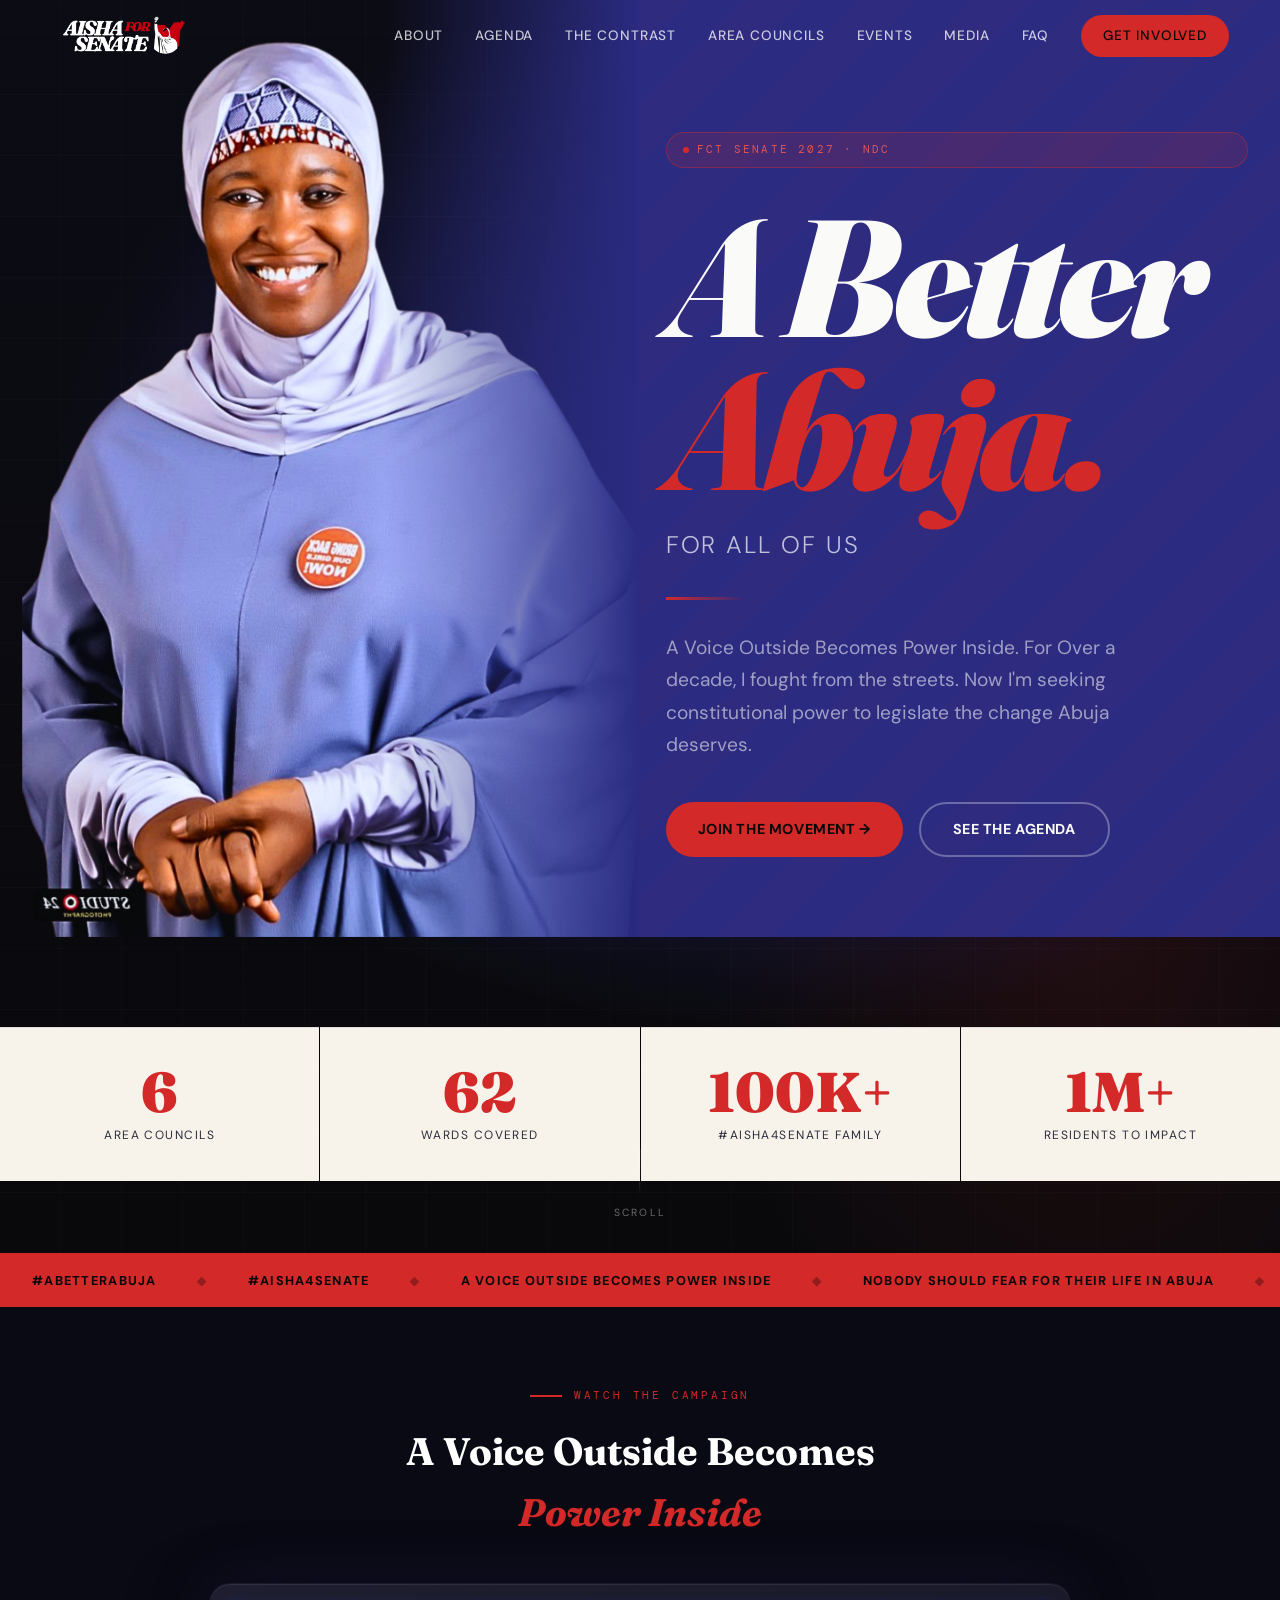
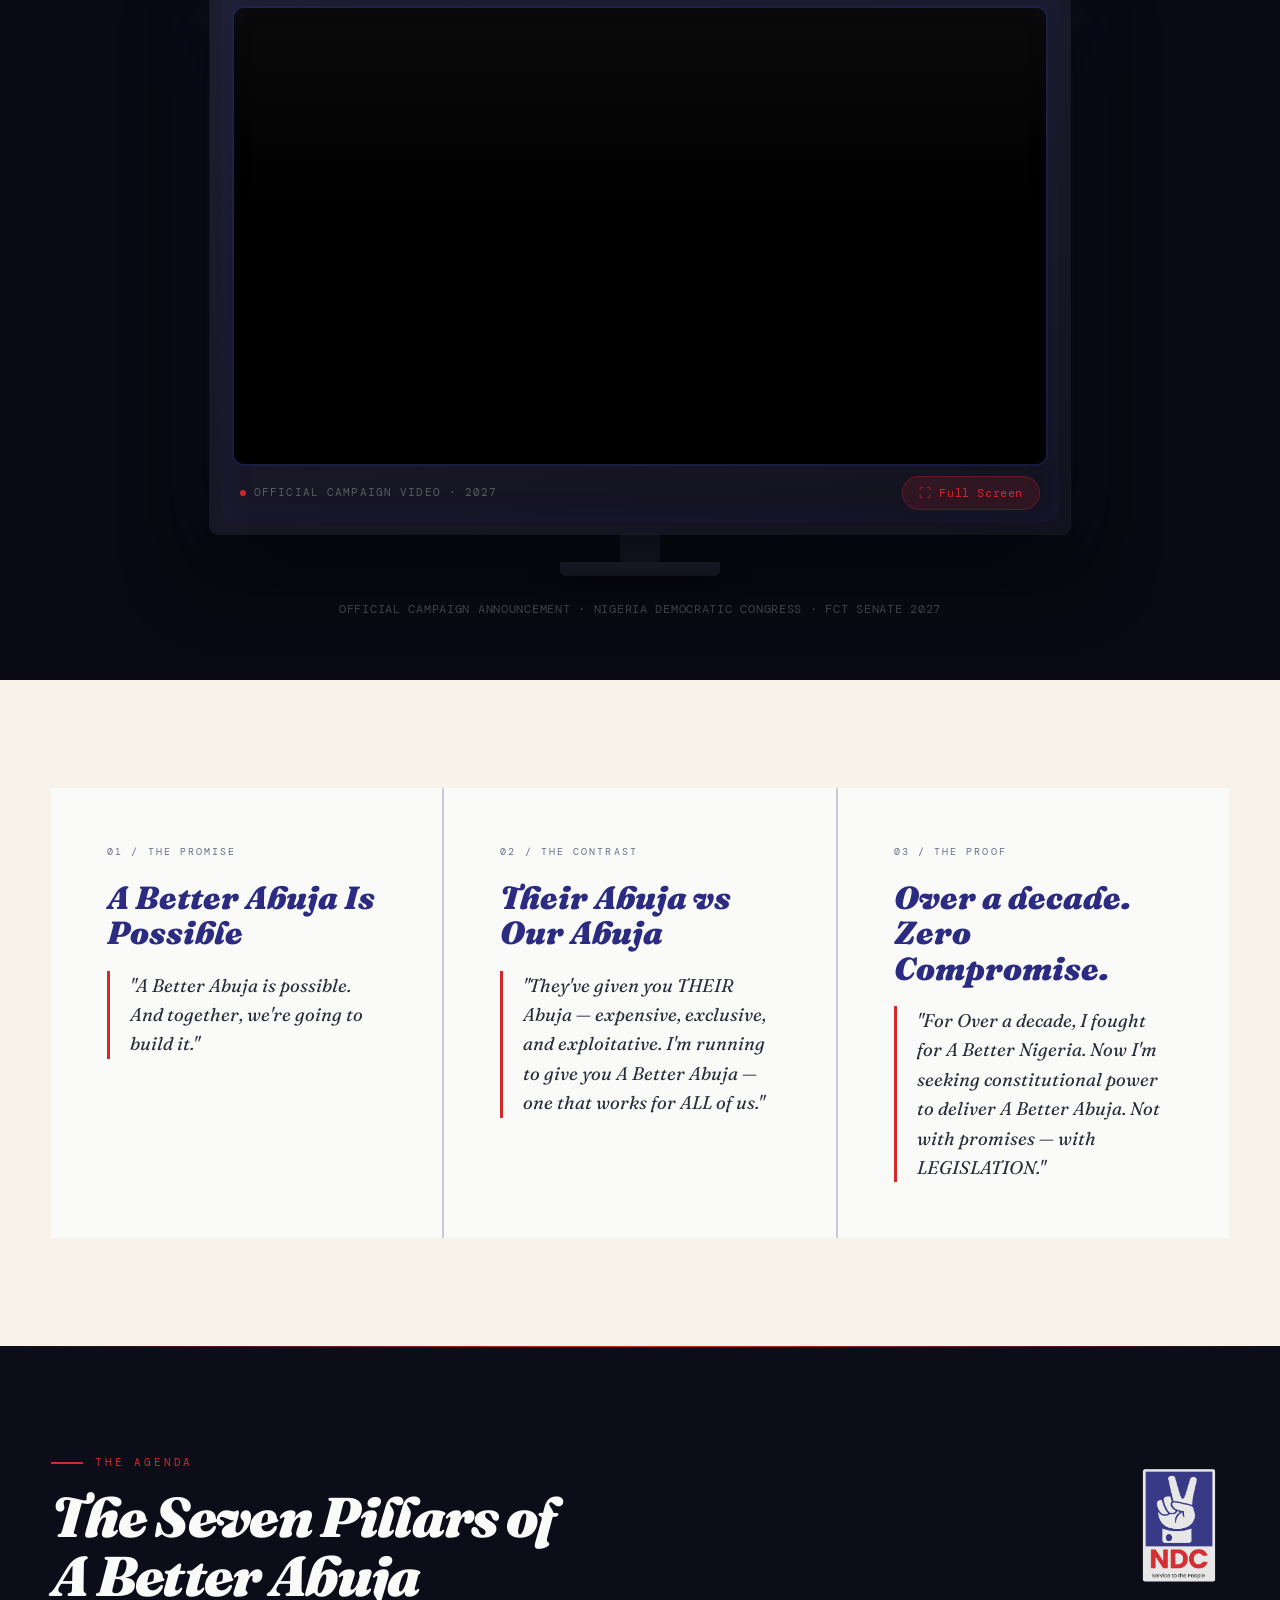
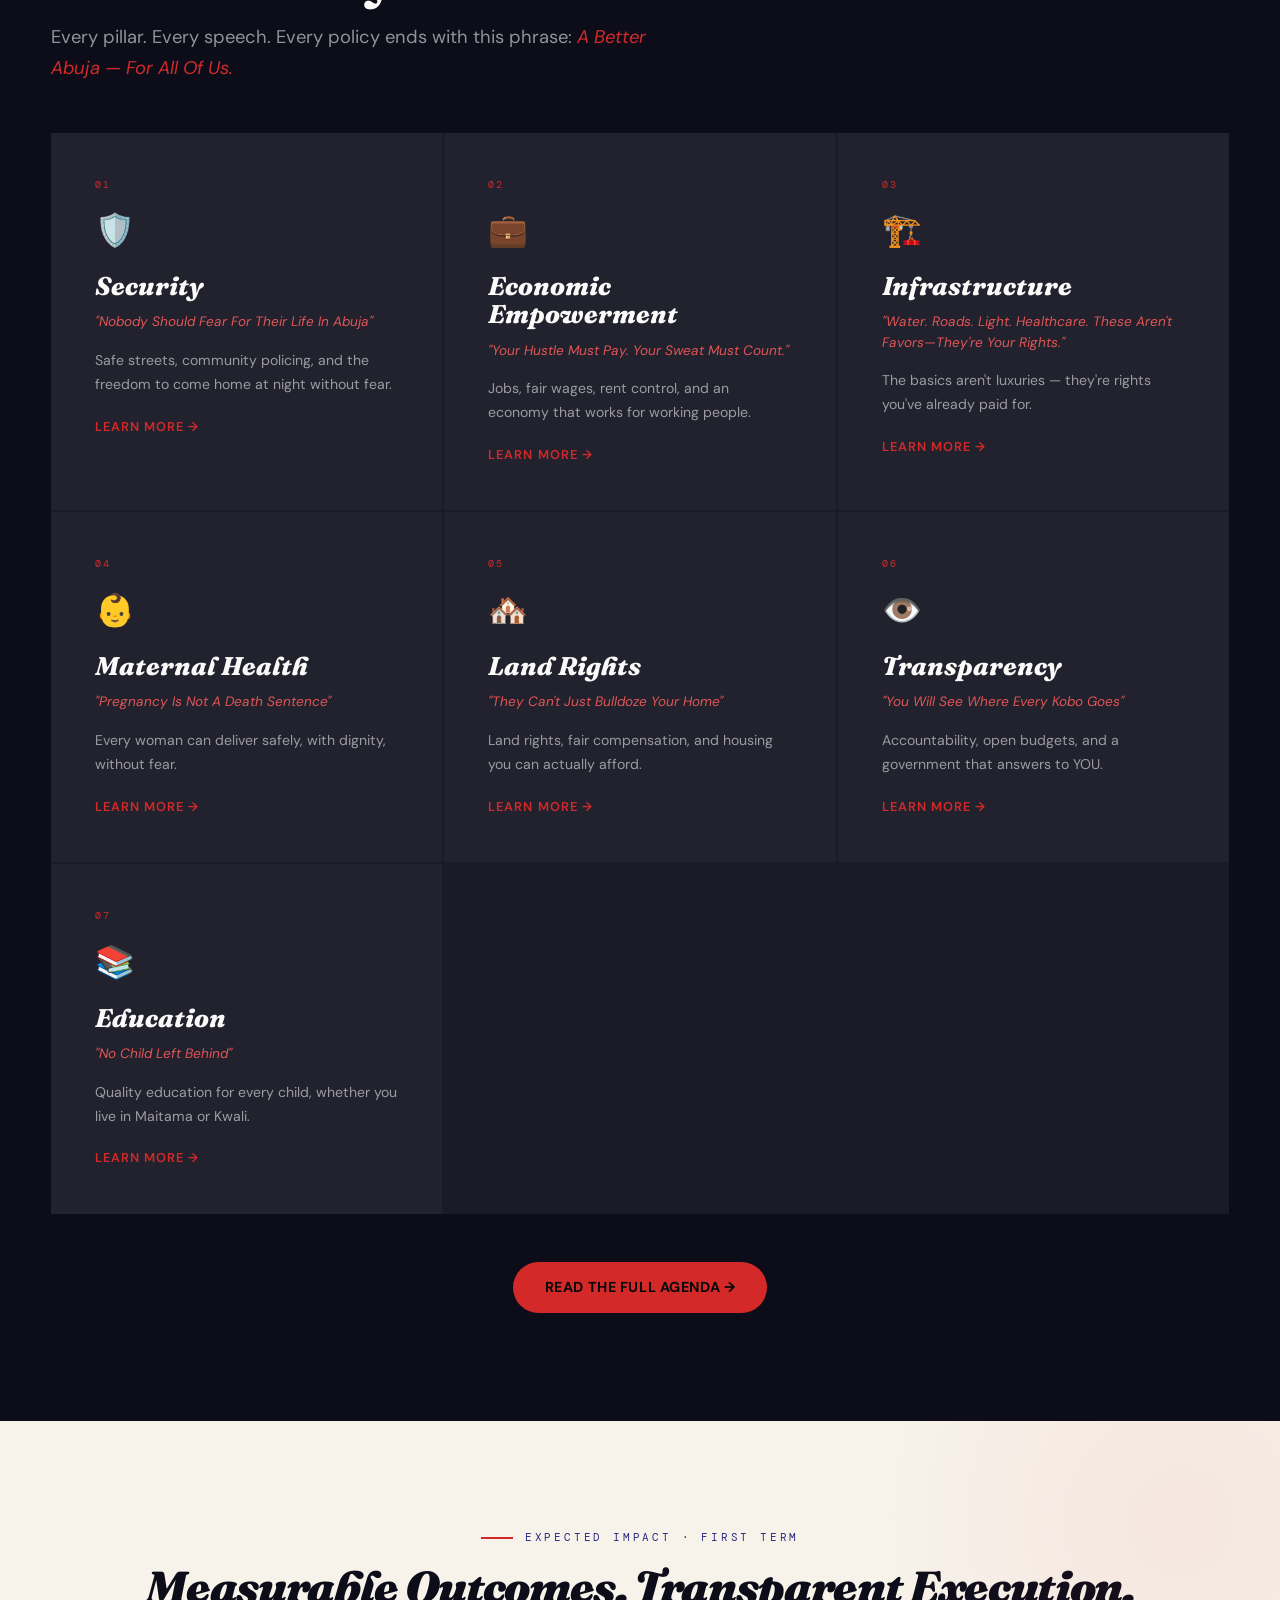
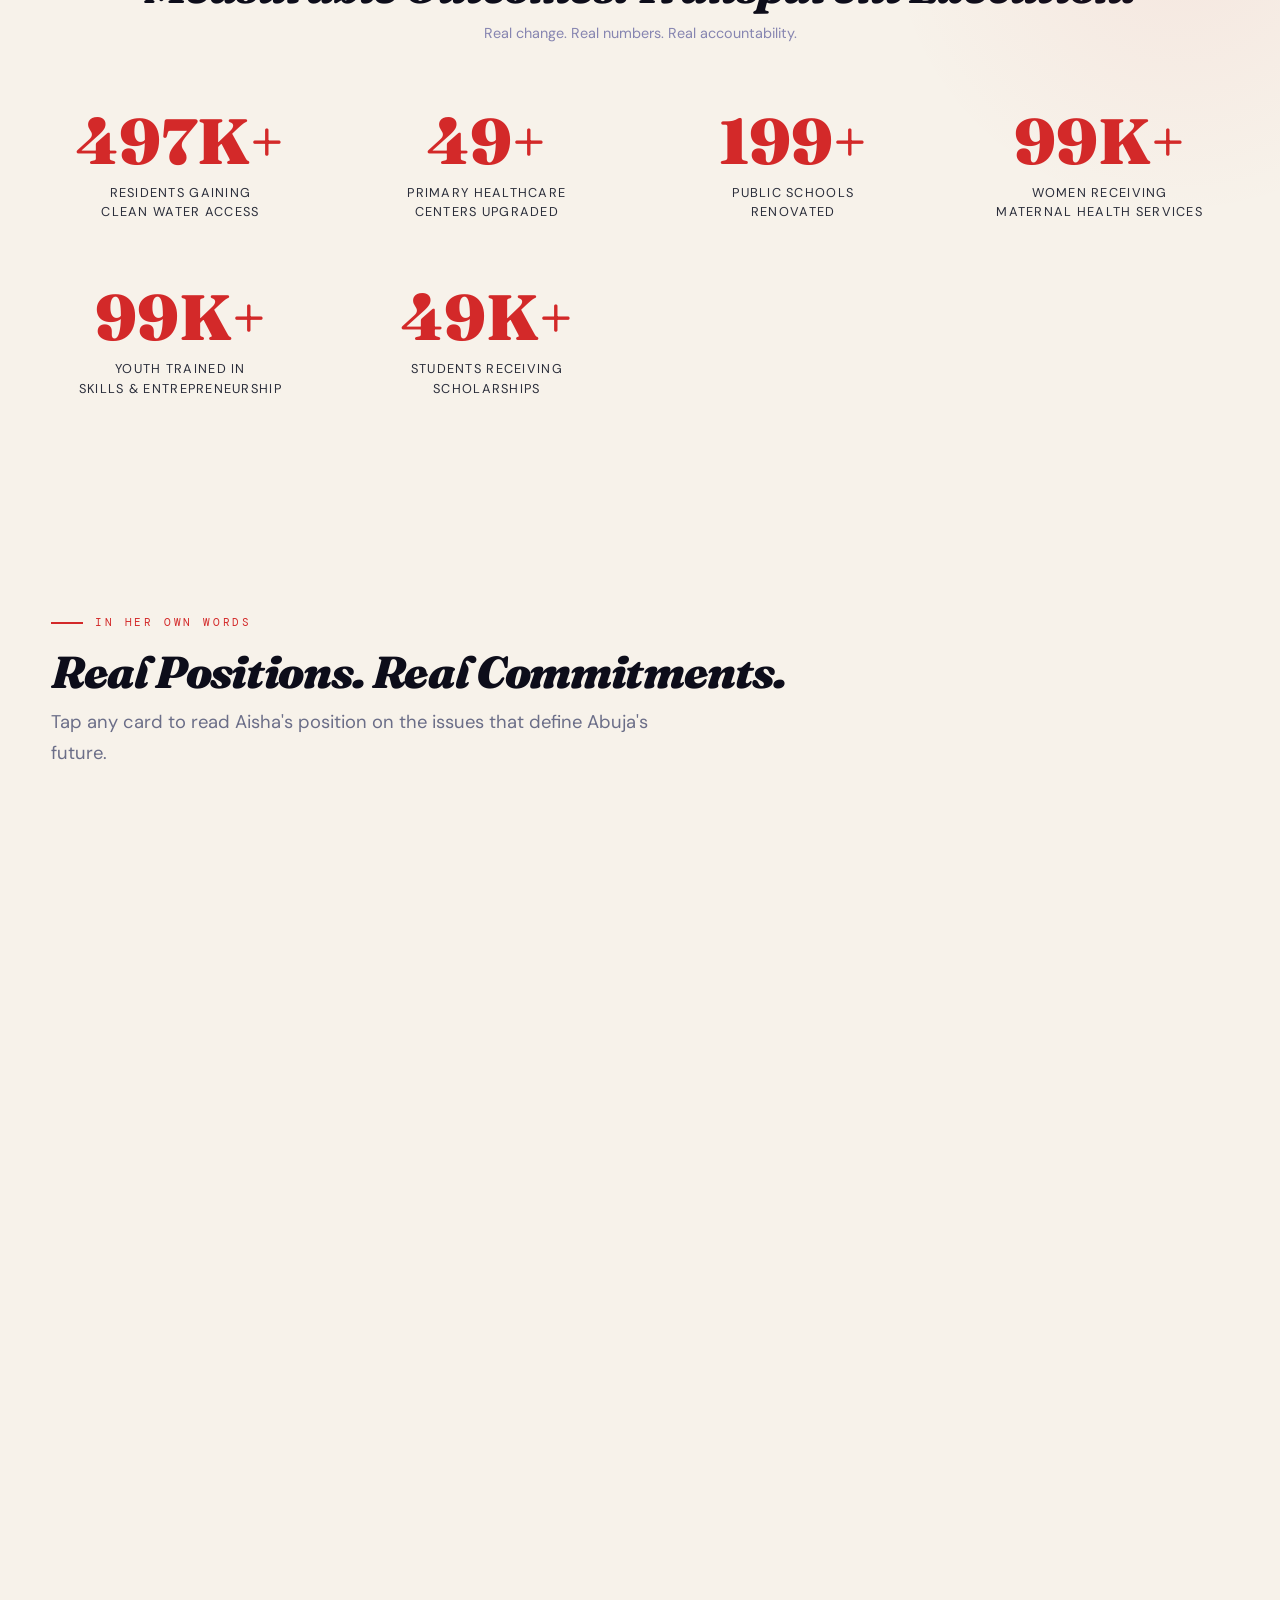
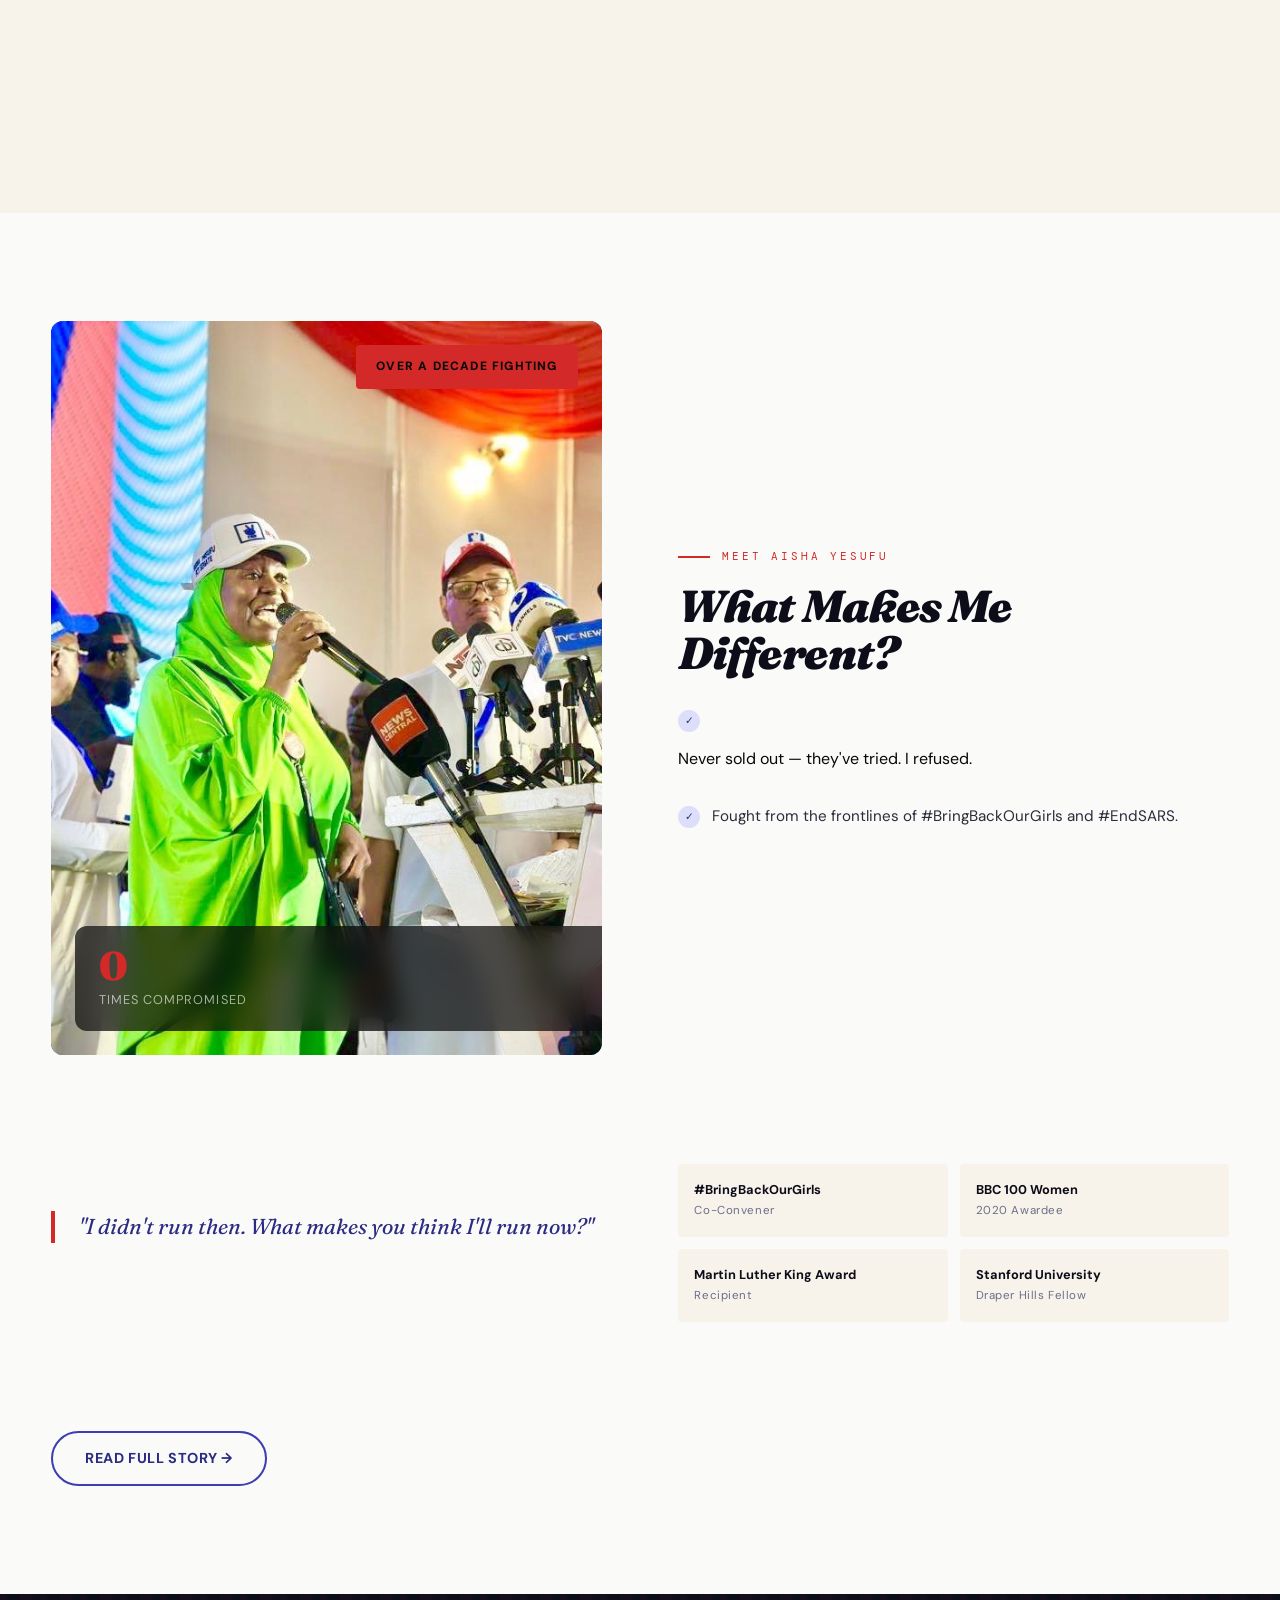
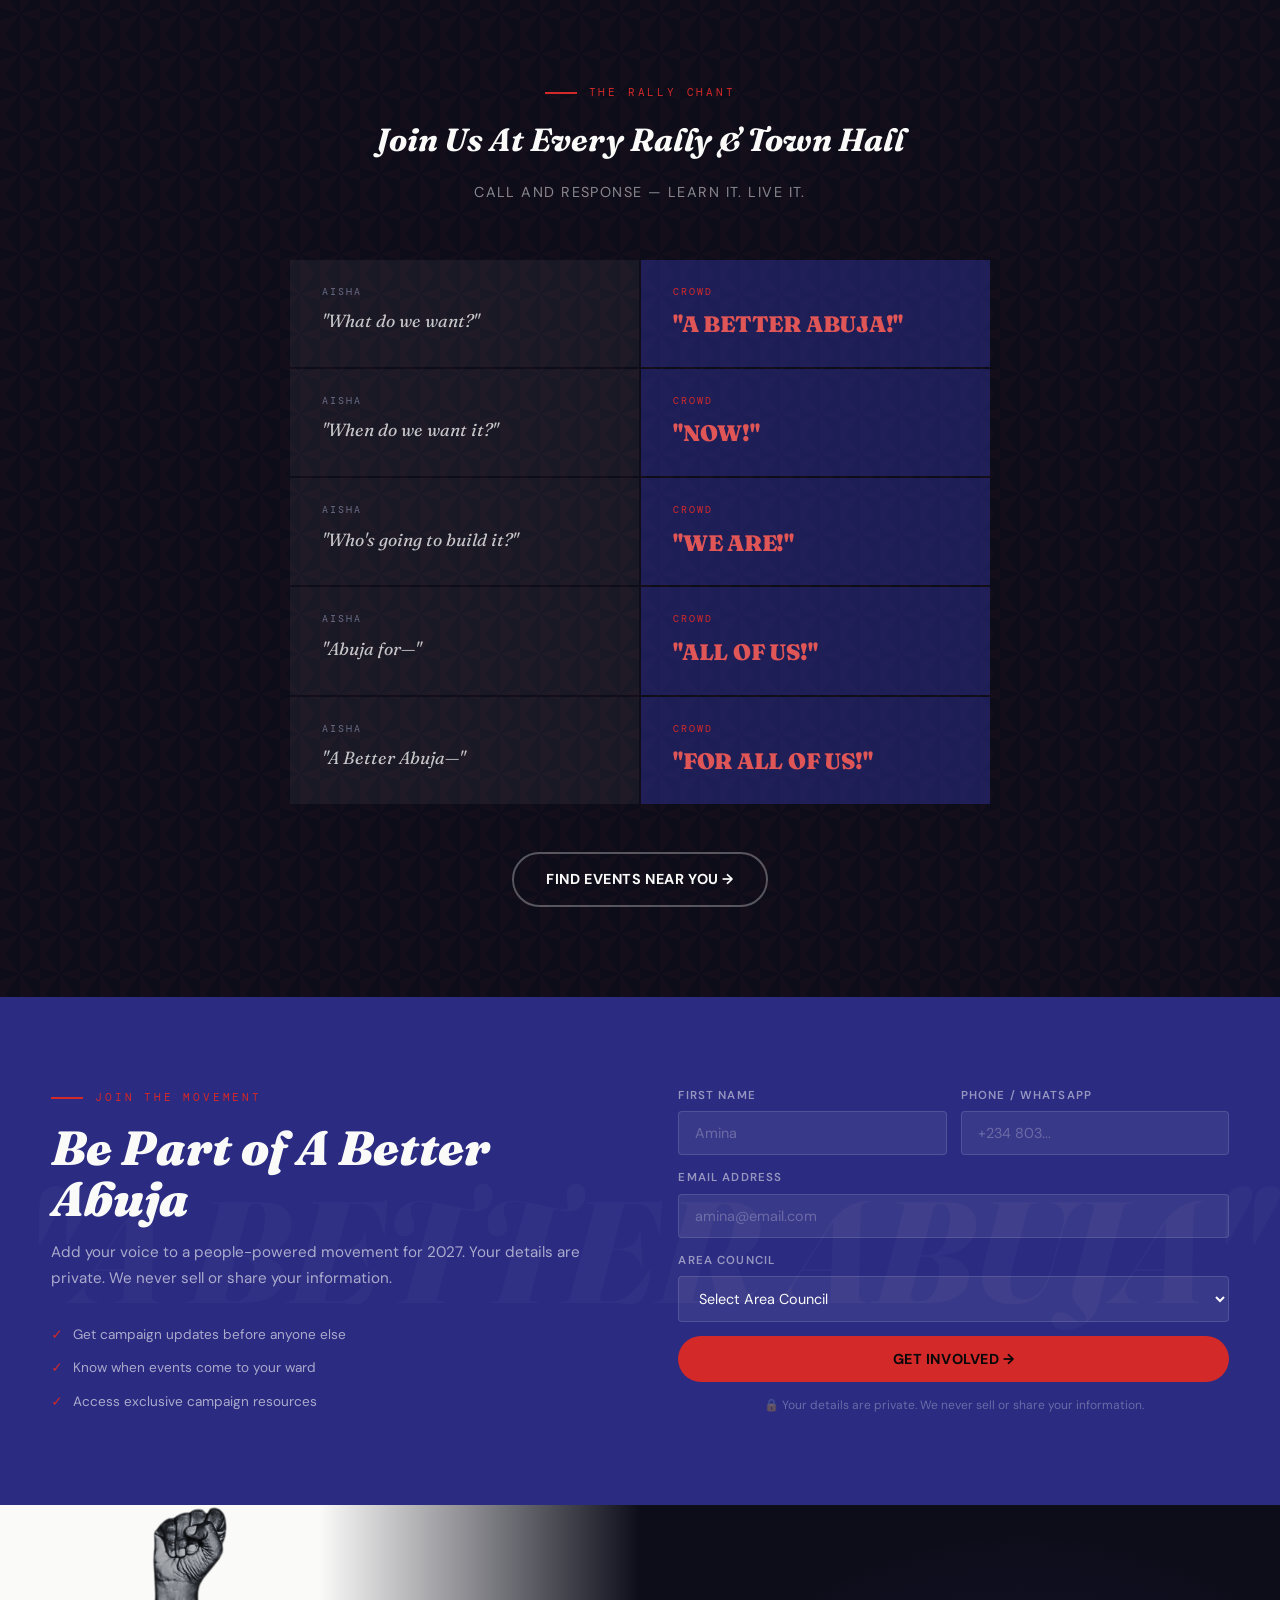
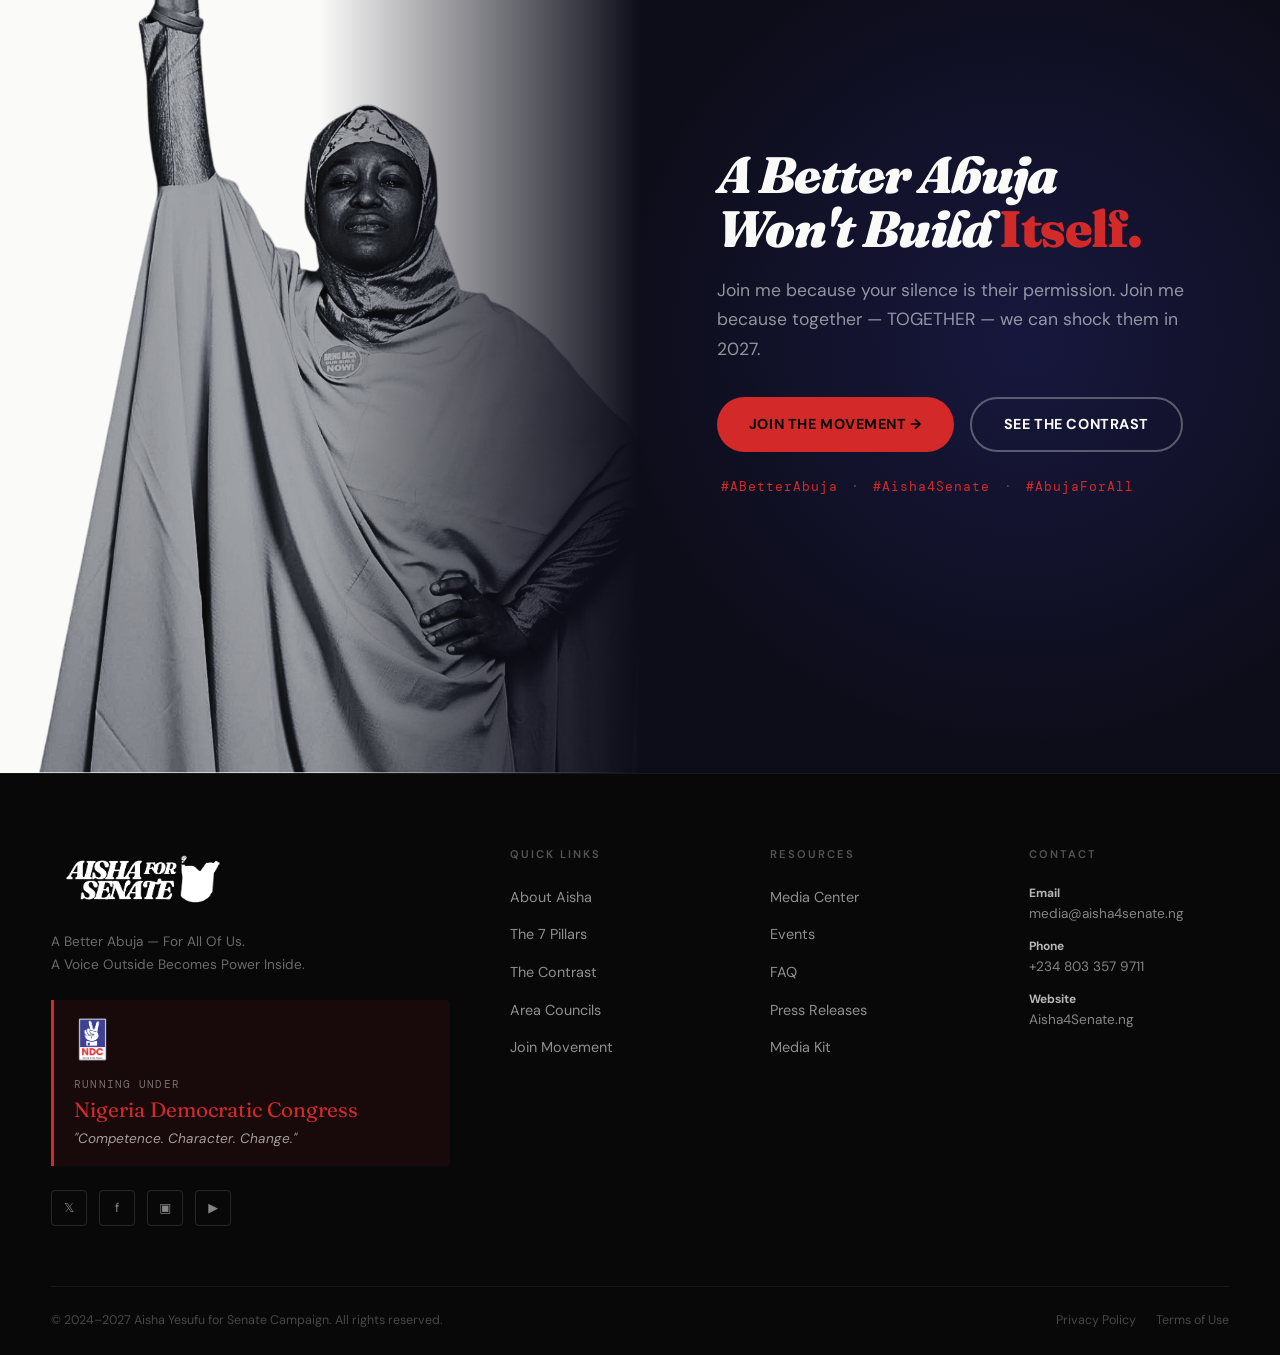
==== index.html @ bed18b17 "pushign word text changes" ====
<!DOCTYPE html>
<html lang="en">
<head>
  <meta charset="UTF-8">
  <meta name="viewport" content="width=device-width, initial-scale=1.0">
  <title>A Better Abuja — For All Of Us | Aisha Yesufu for Senate 2027</title>
  <meta name="description" content="Aisha Yesufu is running for FCT Senate 2027. A Better Abuja is possible. Join the movement for security, economic empowerment, infrastructure, education, maternal health, land rights, and transparency.">
  <meta property="og:title" content="A Better Abuja — For All Of Us | Aisha4Senate">
  <meta property="og:description" content="Join the movement. FCT Senate 2027. A Voice Outside Becomes Power Inside.">
  <meta name="theme-color" content="#2a2b81">
  <link rel="stylesheet" href="css/styles.css">
</head>
<body>

<!-- ═══ NAVIGATION ════════════════════════════════════════════ -->
<nav class="nav" id="nav">
  <div class="container nav-inner">
    <a href="index.html" class="nav-logo"><img src="/images/aisha-logo.png" alt="Aisha4Senate" class="nav-logo-img" onerror="this.style.display='none';this.nextElementSibling.style.display='flex'"><span class="nav-logo-text" style="display:none">AISHA<span>4</span>SENATE</span></a>
    <div class="nav-links">
      <a href="about.html">About</a>
      <a href="agenda.html">Agenda</a>
      <a href="contrast.html">The Contrast</a>
      <a href="area-councils.html">Area Councils</a>
      <a href="events.html">Events</a>
      <a href="media.html">Media</a>
      <a href="faq.html">FAQ</a>
      <a href="get-involved.html" class="nav-cta">Get Involved</a>
    </div>
    <button class="nav-hamburger" aria-label="Menu">
      <span></span><span></span><span></span>
    </button>
  </div>
</nav>

<!-- Mobile Nav -->
<div class="nav-mobile">
  <a href="about.html">About</a>
  <a href="agenda.html">Agenda</a>
  <a href="contrast.html">The Contrast</a>
  <a href="area-councils.html">Area Councils</a>
  <a href="events.html">Events</a>
  <a href="media.html">Media</a>
  <a href="faq.html">FAQ</a>
  <a href="get-involved.html" style="color:var(--gold)">Get Involved →</a>
</div>

<!-- ═══ HERO ══════════════════════════════════════════════════ -->
<section class="hero">
  <div class="hero-split-inner">
    <!-- LEFT: Her image -->
    <div class="hero-image-col">
      <img src="/images/aisha-hero-bg.jpg" alt="Aisha Yesufu" onerror="this.style.opacity='0'">
    </div>
    <!-- RIGHT: Text -->
    <div class="hero-text-col">
      <div class="hero-badge">FCT Senate 2027 · NDC</div>
      <h1 class="hero-headline">
        A Better<br><span class="gold">Abuja.</span>
      </h1>
      <p class="hero-sub">For All Of Us</p>
      <div class="hero-divider"></div>
      <p class="hero-tagline">
        A Voice Outside Becomes Power Inside. For Over a decade, I fought from the streets.
        Now I'm seeking constitutional power to legislate the change Abuja deserves.
      </p>
      <div class="hero-actions">
        <a href="get-involved.html" class="btn btn-primary">Join The Movement →</a>
        <a href="agenda.html" class="btn btn-secondary">See The Agenda</a>
      </div>
    </div>
  </div>
  <!-- Stats bar below the split -->
  <div class="hero-stats">
    <div class="hero-stat">
      <span class="hero-stat-num" data-target="6" data-suffix="">6</span>
      <span class="hero-stat-label">Area Councils</span>
    </div>
    <div class="hero-stat">
      <span class="hero-stat-num" data-target="62" data-suffix="">62</span>
      <span class="hero-stat-label">Wards Covered</span>
    </div>
    <div class="hero-stat">
      <span class="hero-stat-num" data-target="100" data-suffix="K+">100K+</span>
      <span class="hero-stat-label">#Aisha4Senate Family</span>
    </div>
    <div class="hero-stat">
      <span class="hero-stat-num" data-target="1" data-suffix="M+">1M+</span>
      <span class="hero-stat-label">Residents To Impact</span>
    </div>
  </div>
  <div class="scroll-indicator">
    <div class="scroll-line"></div>
    <span>Scroll</span>
  </div>
</section>

<!-- ═══ MARQUEE ════════════════════════════════════════════════ -->
<div class="marquee-bar" aria-hidden="true">
  <div class="marquee-track">
    <span>#ABetterAbuja</span><span class="dot">◆</span>
    <span>#Aisha4Senate</span><span class="dot">◆</span>
    <span>A Voice Outside Becomes Power Inside</span><span class="dot">◆</span>
    <span>Nobody Should Fear For Their Life In Abuja</span><span class="dot">◆</span>
    <span>Your Hustle Must Pay</span><span class="dot">◆</span>
    <span>No Child Left Behind</span><span class="dot">◆</span>
    <span>Pregnancy Is Not A Death Sentence</span><span class="dot">◆</span>
    <span>They Can't Just Bulldoze Your Home</span><span class="dot">◆</span>
    <span>You Will See Where Every Kobo Goes</span><span class="dot">◆</span>
    <span>#AbujaForAll</span><span class="dot">◆</span>
    <span>FCT Senate 2027</span><span class="dot">◆</span>
  </div>
</div>

<!-- ═══ TV VIDEO SECTION ═══════════════════════════════════════ -->
<section class="tv-section">
  <div class="container">
    <div class="section-eyebrow" style="justify-content:center;margin-bottom:1rem">Watch the Campaign</div>
    <h2 style="font-family:var(--font-display);font-size:clamp(1.6rem,3vw,2.5rem);color:#fff;text-align:center;margin-bottom:2.5rem">
      A Voice Outside Becomes<br><em style="color:var(--gold)">Power Inside</em>
    </h2>
    <div class="tv-outer">
      <div class="tv-body">
        <div class="tv-screen">
          <iframe
            id="campaignVideo"
            src="https://drive.google.com/file/d/1ukr91mrXr1hAY4P5WettLe0sby6HP9zk/preview"
            title="Aisha Yesufu — A Voice Outside Becomes Power Inside"
            allow="autoplay"
            allowfullscreen>
          </iframe>
          <div class="tv-reflection"></div>
        </div>
        <div class="tv-bottom-bar">
          <div class="tv-brand-dot"><span></span> OFFICIAL CAMPAIGN VIDEO · 2027</div>
          <a href="https://drive.google.com/file/d/1ukr91mrXr1hAY4P5WettLe0sby6HP9zk/view" target="_blank" class="tv-unmute-btn">⛶ Full Screen</a>
        </div>
      </div>
      <div class="tv-stand-neck"></div>
      <div class="tv-stand-base"></div>
    </div>
    <p class="tv-caption">Official Campaign Announcement · Nigeria Democratic Congress · FCT Senate 2027</p>
  </div>
</section>

<!-- ═══ CAMPAIGN MESSAGE ══════════════════════════════════════ -->
<section class="message-section">
  <div class="container">
    <div class="message-grid">
      <div class="message-card reveal">
        <div class="message-card-num">01 / THE PROMISE</div>
        <h3>A Better Abuja Is Possible</h3>
        <blockquote>"A Better Abuja is possible. And together, we're going to build it."</blockquote>
      </div>
      <div class="message-card reveal reveal-delay-1">
        <div class="message-card-num">02 / THE CONTRAST</div>
        <h3>Their Abuja vs Our Abuja</h3>
        <blockquote>"They've given you THEIR Abuja — expensive, exclusive, and exploitative. I'm running to give you A Better Abuja — one that works for ALL of us."</blockquote>
      </div>
      <div class="message-card reveal reveal-delay-2">
        <div class="message-card-num">03 / THE PROOF</div>
        <h3>Over a decade. Zero Compromise.</h3>
        <blockquote>"For Over a decade, I fought for A Better Nigeria. Now I'm seeking constitutional power to deliver A Better Abuja. Not with promises — with LEGISLATION."</blockquote>
      </div>
    </div>
  </div>
</section>

<!-- ═══ SEVEN PILLARS ══════════════════════════════════════════ -->
<section class="pillars-section">
  <div class="container">
    <div class="pillars-header reveal">
      <div class="pillars-header-text">
        <div class="section-eyebrow">The Agenda</div>
        <h2 class="section-title" style="color:var(--white);font-size:clamp(2rem,5vw,3.5rem)">The Seven Pillars of<br>A Better Abuja</h2>
        <p class="section-subtitle" style="margin-top:16px">Every pillar. Every speech. Every policy ends with this phrase: <em style="color:var(--gold)">A Better Abuja — For All Of Us.</em></p>
      </div>
      <!-- Name your NDC party logo: ndc-logo.png and place in /images/ -->
      <img src="/images/ndc-logo.png" alt="Nigeria Democratic Congress" class="pillars-ndc-logo" onerror="this.style.display='none'">
    </div>
    <div class="pillars-grid">
      <div class="pillar-card reveal">
        <div class="pillar-num">01</div>
        <span class="pillar-icon">🛡️</span>
        <h3>Security</h3>
        <p class="pillar-tagline">"Nobody Should Fear For Their Life In Abuja"</p>
        <p class="pillar-desc">Safe streets, community policing, and the freedom to come home at night without fear.</p>
        <a href="agenda.html#security" class="pillar-link">Learn More →</a>
      </div>
      <div class="pillar-card reveal reveal-delay-1">
        <div class="pillar-num">02</div>
        <span class="pillar-icon">💼</span>
        <h3>Economic Empowerment</h3>
        <p class="pillar-tagline">"Your Hustle Must Pay. Your Sweat Must Count."</p>
        <p class="pillar-desc">Jobs, fair wages, rent control, and an economy that works for working people.</p>
        <a href="agenda.html#economy" class="pillar-link">Learn More →</a>
      </div>
      <div class="pillar-card reveal reveal-delay-2">
        <div class="pillar-num">03</div>
        <span class="pillar-icon">🏗️</span>
        <h3>Infrastructure</h3>
        <p class="pillar-tagline">"Water. Roads. Light. Healthcare. These Aren't Favors—They're Your Rights."</p>
        <p class="pillar-desc">The basics aren't luxuries — they're rights you've already paid for.</p>
        <a href="agenda.html#infrastructure" class="pillar-link">Learn More →</a>
      </div>
      <div class="pillar-card reveal">
        <div class="pillar-num">04</div>
        <span class="pillar-icon">👶</span>
        <h3>Maternal Health</h3>
        <p class="pillar-tagline">"Pregnancy Is Not A Death Sentence"</p>
        <p class="pillar-desc">Every woman can deliver safely, with dignity, without fear.</p>
        <a href="agenda.html#health" class="pillar-link">Learn More →</a>
      </div>
      <div class="pillar-card reveal reveal-delay-1">
        <div class="pillar-num">05</div>
        <span class="pillar-icon">🏘️</span>
        <h3>Land Rights</h3>
        <p class="pillar-tagline">"They Can't Just Bulldoze Your Home"</p>
        <p class="pillar-desc">Land rights, fair compensation, and housing you can actually afford.</p>
        <a href="agenda.html#land" class="pillar-link">Learn More →</a>
      </div>
      <div class="pillar-card reveal reveal-delay-2">
        <div class="pillar-num">06</div>
        <span class="pillar-icon">👁️</span>
        <h3>Transparency</h3>
        <p class="pillar-tagline">"You Will See Where Every Kobo Goes"</p>
        <p class="pillar-desc">Accountability, open budgets, and a government that answers to YOU.</p>
        <a href="agenda.html#transparency" class="pillar-link">Learn More →</a>
      </div>
      <div class="pillar-card reveal">
        <div class="pillar-num">07</div>
        <span class="pillar-icon">📚</span>
        <h3>Education</h3>
        <p class="pillar-tagline">"No Child Left Behind"</p>
        <p class="pillar-desc">Quality education for every child, whether you live in Maitama or Kwali.</p>
        <a href="agenda.html#education" class="pillar-link">Learn More →</a>
      </div>
    </div>
    <div style="text-align:center;margin-top:48px">
      <a href="agenda.html" class="btn btn-primary">Read The Full Agenda →</a>
    </div>
  </div>
</section>

<!-- ═══ IMPACT COUNTERS ════════════════════════════════════════ -->
<section class="impact-section">
  <div class="container">
    <div class="reveal" style="text-align:center">
      <div class="section-eyebrow" style="justify-content:center">Expected Impact · First Term</div>
      <h2 class="section-title" style="font-size:clamp(1.8rem,4vw,2.8rem);margin-bottom:12px">Measurable Outcomes. Transparent Execution.</h2>
      <p style="font-size:0.9rem">Real change. Real numbers. Real accountability.</p>
    </div>
    <div class="impact-grid">
      <div class="impact-item reveal">
        <span class="impact-num" data-target="500" data-suffix="K+">500K+</span>
        <span class="impact-label">Residents Gaining<br>Clean Water Access</span>
      </div>
      <div class="impact-item reveal reveal-delay-1">
        <span class="impact-num" data-target="50" data-suffix="+">50+</span>
        <span class="impact-label">Primary Healthcare<br>Centers Upgraded</span>
      </div>
      <div class="impact-item reveal reveal-delay-2">
        <span class="impact-num" data-target="200" data-suffix="+">200+</span>
        <span class="impact-label">Public Schools<br>Renovated</span>
      </div>
      <div class="impact-item reveal">
        <span class="impact-num" data-target="100" data-suffix="K+">100K+</span>
        <span class="impact-label">Women Receiving<br>Maternal Health Services</span>
      </div>
      <div class="impact-item reveal reveal-delay-1">
        <span class="impact-num" data-target="100" data-suffix="K+">100K+</span>
        <span class="impact-label">Youth Trained In<br>Skills & Entrepreneurship</span>
      </div>
      <div class="impact-item reveal reveal-delay-2">
        <span class="impact-num" data-target="50" data-suffix="K+">50K+</span>
        <span class="impact-label">Students Receiving<br>Scholarships</span>
      </div>
    </div>
  </div>
</section>

<!-- ═══ POSITIONS FLIP CARDS ═══════════════════════════════════ -->
<section class="positions-section">
  <div class="container">
    <div class="reveal">
      <div class="section-eyebrow">In Her Own Words</div>
      <h2 class="section-title" style="font-size:clamp(1.8rem,4vw,2.8rem);color:var(--near-black)">Real Positions. Real Commitments.</h2>
      <p class="section-subtitle" style="margin-top:12px">Tap any card to read Aisha's position on the issues that define Abuja's future.</p>
    </div>
    <div class="flip-grid">
      <div class="flip-card reveal">
        <div class="flip-card-inner">
          <div class="flip-front">
            <div class="flip-front-icon">🛡️</div>
            <h3>Security in Abuja</h3>
            <p class="tap-hint">Tap to read →</p>
          </div>
          <div class="flip-back">
            <h3>On Security</h3>
            <blockquote>"You should not be afraid to take a taxi. To come home at night. To send your children to school. Your safety is not a luxury. It's a right. And I will defend it with everything I have."</blockquote>
            <span class="tag">#ABetterAbuja</span>
          </div>
        </div>
      </div>
      <div class="flip-card reveal reveal-delay-1">
        <div class="flip-card-inner">
          <div class="flip-front">
            <div class="flip-front-icon">💼</div>
            <h3>Economic Opportunity</h3>
            <p class="tap-hint">Tap to read →</p>
          </div>
          <div class="flip-back">
            <h3>On Economic Empowerment</h3>
            <blockquote>"You work from morning till night. Yet you can barely survive. Why? Because the system is rigged. Your hustle will finally pay. Because I'm fighting to change the rules."</blockquote>
            <span class="tag">#ABetterAbuja</span>
          </div>
        </div>
      </div>
      <div class="flip-card reveal reveal-delay-2">
        <div class="flip-card-inner">
          <div class="flip-front">
            <div class="flip-front-icon">🏗️</div>
            <h3>Infrastructure Rights</h3>
            <p class="tap-hint">Tap to read →</p>
          </div>
          <div class="flip-back">
            <h3>On Infrastructure</h3>
            <blockquote>"Communities in Kwali, Abaji, Kuje, Gwagwalada — no clean water. Bad roads. Healthcare centers without doctors. You've paid for it. You deserve it. And you're going to get it."</blockquote>
            <span class="tag">#ABetterAbuja</span>
          </div>
        </div>
      </div>
      <div class="flip-card reveal">
        <div class="flip-card-inner">
          <div class="flip-front">
            <div class="flip-front-icon">📚</div>
            <h3>Education for All</h3>
            <p class="tap-hint">Tap to read →</p>
          </div>
          <div class="flip-back">
            <h3>On Education</h3>
            <blockquote>"Your child's future should not depend on whether you live in Maitama or Kwali. Every child deserves quality education. Not just the ones whose parents can afford private school."</blockquote>
            <span class="tag">#ABetterAbuja</span>
          </div>
        </div>
      </div>
      <div class="flip-card reveal reveal-delay-1">
        <div class="flip-card-inner">
          <div class="flip-front">
            <div class="flip-front-icon">👶</div>
            <h3>Maternal Health</h3>
            <p class="tap-hint">Tap to read →</p>
          </div>
          <div class="flip-back">
            <h3>On Maternal Health</h3>
            <blockquote>"Nigeria has one of the highest maternal mortality rates in the world. No woman should die giving life. When a woman knows she can deliver safely, she can focus on bringing new life — not on fear."</blockquote>
            <span class="tag">#ABetterAbuja</span>
          </div>
        </div>
      </div>
      <div class="flip-card reveal reveal-delay-2">
        <div class="flip-card-inner">
          <div class="flip-front">
            <div class="flip-front-icon">🏘️</div>
            <h3>Land & Housing</h3>
            <p class="tap-hint">Tap to read →</p>
          </div>
          <div class="flip-back">
            <h3>On Land Rights</h3>
            <blockquote>"The Gbagyi, Koro, Bassa, Gade people... You were here first. Your land was taken. And some of you got nothing. A roof over your head is not negotiable. Neither is your dignity."</blockquote>
            <span class="tag">#ABetterAbuja</span>
          </div>
        </div>
      </div>
      <div class="flip-card reveal">
        <div class="flip-card-inner">
          <div class="flip-front">
            <div class="flip-front-icon">👁️</div>
            <h3>Transparency</h3>
            <p class="tap-hint">Tap to read →</p>
          </div>
          <div class="flip-back">
            <h3>On Accountability</h3>
            <blockquote>"You know what they hate most about me? I don't shut up. And I don't let them hide. Every budget. Every contract. You will see it. You will track it. You will question it. And I will answer. Always."</blockquote>
            <span class="tag">#ABetterAbuja</span>
          </div>
        </div>
      </div>
      <div class="flip-card reveal reveal-delay-1">
        <div class="flip-card-inner">
          <div class="flip-front">
            <div class="flip-front-icon">⚖️</div>
            <h3>Why I'm Running</h3>
            <p class="tap-hint">Tap to read →</p>
          </div>
          <div class="flip-back">
            <h3>Why Now?</h3>
            <blockquote>"I've spent years calling out the problems. Now I'm seeking the platform to implement the solutions. From the outside, I could shout. From the inside, I can LEGISLATE. That changes everything."</blockquote>
            <span class="tag">#Aisha4Senate</span>
          </div>
        </div>
      </div>
    </div>
  </div>
</section>

<!-- ═══ ABOUT PREVIEW ══════════════════════════════════════════ -->
<section class="about-preview">
  <div class="container">
    <div class="about-preview-grid">
      <div class="about-image-block reveal">
        <div class="about-image-placeholder" style="position:relative;overflow:hidden;padding:0;">
          <img src="/images/aisha-portrait-main.jpg" alt="Aisha Yesufu" style="width:100%;height:100%;object-fit:cover;object-position:top center;display:block;min-height:420px;">
          <div class="about-image-badge" style="position:absolute;top:1.5rem;right:1.5rem;z-index:2">Over a decade Fighting</div>
          <div class="about-image-stat" style="position:absolute;bottom:1.5rem;left:1.5rem;z-index:2">
            <strong>0</strong>
            <span>Times Compromised</span>
          </div>
        </div>
      </div>
      <div class="about-content reveal reveal-delay-2">
        <div class="section-eyebrow">Meet Aisha Yesufu</div>
        <h2 class="section-title" style="font-size:clamp(1.8rem,4vw,2.8rem);color:var(--near-black)">What Makes Me Different?</h2>
        <div class="credentials">
              <div class="credential-check">✓</div>
            Never sold out — they've tried. I refused.
          </div>
          <div class="credential-item">
            <div class="credential-check">✓</div>
            Fought from the frontlines of #BringBackOurGirls and #EndSARS.
          </div>
        </div>
        <blockquote class="about-quote">
          "I didn't run then. What makes you think I'll run now?"
        </blockquote>
        <div class="about-badges">
          <div class="about-badge-item">
            <div class="title">#BringBackOurGirls</div>
            <div class="sub">Co-Convener</div>
          </div>
          <div class="about-badge-item">
            <div class="title">BBC 100 Women</div>
            <div class="sub">2020 Awardee</div>
          </div>
          <div class="about-badge-item">
            <div class="title">Martin Luther King Award</div>
            <div class="sub">Recipient</div>
          </div>
          <div class="about-badge-item">
            <div class="title">Stanford University</div>
            <div class="sub">Draper Hills Fellow</div>
          </div>
        </div>
        <div style="margin-top:32px">
          <a href="about.html" class="btn btn-outline-green">Read Full Story →</a>
        </div>
      </div>
    </div>
  </div>
</section>

<!-- ═══ RALLY CHANT ════════════════════════════════════════════ -->
<section class="chant-section">
  <div class="container" style="position:relative;z-index:1">
    <div class="section-eyebrow" style="justify-content:center;margin-bottom:12px">The Rally Chant</div>
    <h2 class="chant-title">Join Us At Every Rally &amp; Town Hall</h2>
    <p class="chant-subtitle">Call and Response — Learn It. Live It.</p>
    <div class="chant-lines">
      <div class="chant-row">
        <div class="chant-call">
          <div class="label">AISHA</div>
          <div class="text">"What do we want?"</div>
        </div>
        <div class="chant-response">
          <div class="label">CROWD</div>
          <div class="text">"A BETTER ABUJA!"</div>
        </div>
      </div>
      <div class="chant-row">
        <div class="chant-call">
          <div class="label">AISHA</div>
          <div class="text">"When do we want it?"</div>
        </div>
        <div class="chant-response">
          <div class="label">CROWD</div>
          <div class="text">"NOW!"</div>
        </div>
      </div>
      <div class="chant-row">
        <div class="chant-call">
          <div class="label">AISHA</div>
          <div class="text">"Who's going to build it?"</div>
        </div>
        <div class="chant-response">
          <div class="label">CROWD</div>
          <div class="text">"WE ARE!"</div>
        </div>
      </div>
      <div class="chant-row">
        <div class="chant-call">
          <div class="label">AISHA</div>
          <div class="text">"Abuja for—"</div>
        </div>
        <div class="chant-response">
          <div class="label">CROWD</div>
          <div class="text">"ALL OF US!"</div>
        </div>
      </div>
      <div class="chant-row">
        <div class="chant-call">
          <div class="label">AISHA</div>
          <div class="text">"A Better Abuja—"</div>
        </div>
        <div class="chant-response">
          <div class="label">CROWD</div>
          <div class="text">"FOR ALL OF US!"</div>
        </div>
      </div>
    </div>
    <div style="margin-top:48px">
      <a href="events.html" class="btn btn-secondary">Find Events Near You →</a>
    </div>
  </div>
</section>

<!-- ═══ EMAIL SIGNUP ═══════════════════════════════════════════ -->
<section class="email-section">
  <div class="container">
    <div class="email-inner">
      <div class="email-content reveal">
        <div class="section-eyebrow">Join The Movement</div>
        <h2>Be Part of A Better Abuja</h2>
        <p style="margin-top:16px">Add your voice to a people-powered movement for 2027. Your details are private. We never sell or share your information.</p>
        <div style="margin-top:32px;display:flex;flex-direction:column;gap:12px">
          <div style="display:flex;align-items:center;gap:10px;font-size:0.85rem;color:rgba(255,255,255,0.6)">
            <span style="color:var(--gold)">✓</span> Get campaign updates before anyone else
          </div>
          <div style="display:flex;align-items:center;gap:10px;font-size:0.85rem;color:rgba(255,255,255,0.6)">
            <span style="color:var(--gold)">✓</span> Know when events come to your ward
          </div>
          <div style="display:flex;align-items:center;gap:10px;font-size:0.85rem;color:rgba(255,255,255,0.6)">
            <span style="color:var(--gold)">✓</span> Access exclusive campaign resources
          </div>
        </div>
      </div>
      <div class="reveal reveal-delay-2">
        <form class="email-form" onsubmit="return false;">
          <div class="form-row">
            <div class="form-field">
              <label for="fname">First Name</label>
              <input type="text" id="fname" placeholder="Amina" required>
            </div>
            <div class="form-field">
              <label for="phone">Phone / WhatsApp</label>
              <input type="tel" id="phone" placeholder="+234 803...">
            </div>
          </div>
          <div class="form-field">
            <label for="email">Email Address</label>
            <input type="email" id="email" placeholder="amina@email.com" required>
          </div>
          <div class="form-field">
            <label for="council">Area Council</label>
            <select id="council">
              <option value="">Select Area Council</option>
              <option>AMAC (Abuja Municipal)</option>
              <option>Bwari</option>
              <option>Gwagwalada</option>
              <option>Kuje</option>
              <option>Kwali</option>
              <option>Abaji</option>
            </select>
          </div>
          <button type="submit" class="btn btn-primary" style="width:100%;justify-content:center">
            Get Involved →
          </button>
          <p class="form-privacy">🔒 Your details are private. We never sell or share your information.</p>
        </form>
      </div>
    </div>
  </div>
</section>

<!-- ═══ CTA + RALLY MERGED ════════════════════════════════════ -->
<div class="cta-rally-section">
  <!-- LEFT: Rally image -->
  <div class="cta-rally-image">
    <img src="/images/aisha-rally-hands.jpg" alt="Aisha Yesufu — The Movement">
  </div>
  <!-- RIGHT: CTA text -->
  <div class="cta-rally-content reveal">
    <h2>A Better Abuja<br>Won't Build <em>Itself.</em></h2>
    <p>Join me because your silence is their permission. Join me because together — TOGETHER — we can shock them in 2027.</p>
    <div class="cta-actions">
      <a href="get-involved.html" class="btn btn-primary">Join The Movement →</a>
      <a href="contrast.html" class="btn btn-secondary">See The Contrast</a>
    </div>
    <p class="hashtags">
      <span>#ABetterAbuja</span> · <span>#Aisha4Senate</span> · <span>#AbujaForAll</span>
    </p>
  </div>
</div>

<!-- ═══ FOOTER ════════════════════════════════════════════════ -->
<footer class="footer">
  <div class="container">
    <div class="footer-grid">
      <div class="footer-brand">
        <img src="/images/aisha-logo.png" alt="Aisha4Senate" class="footer-logo-img" onerror="this.style.display='none'">
        <p class="tagline">A Better Abuja — For All Of Us.<br>A Voice Outside Becomes Power Inside.</p>
        <div class="footer-ndc-block">
          <img src="/images/ndc-logo.png" alt="Nigeria Democratic Congress" style="height:48px;width:auto;display:block;margin-bottom:.75rem;" onerror="this.style.display='none'">
          <div class="ndc-label">Running Under</div>
          <div class="ndc-name">Nigeria Democratic Congress</div>
          <div class="ndc-motto">"Competence. Character. Change."</div>
        </div>
        <div class="footer-socials">
          <a href="#" class="footer-social" aria-label="Twitter">𝕏</a>
          <a href="#" class="footer-social" aria-label="Facebook">f</a>
          <a href="#" class="footer-social" aria-label="Instagram">▣</a>
          <a href="#" class="footer-social" aria-label="YouTube">▶</a>
        </div>
      </div>
      <div class="footer-col">
        <h4>Quick Links</h4>
        <ul>
          <li><a href="about.html">About Aisha</a></li>
          <li><a href="agenda.html">The 7 Pillars</a></li>
          <li><a href="contrast.html">The Contrast</a></li>
          <li><a href="area-councils.html">Area Councils</a></li>
          <li><a href="get-involved.html">Join Movement</a></li>
        </ul>
      </div>
      <div class="footer-col">
        <h4>Resources</h4>
        <ul>
          <li><a href="media.html">Media Center</a></li>
          <li><a href="events.html">Events</a></li>
          <li><a href="faq.html">FAQ</a></li>
          <li><a href="media.html#press">Press Releases</a></li>
          <li><a href="media.html#kit">Media Kit</a></li>
        </ul>
      </div>
      <div class="footer-col">
        <h4>Contact</h4>
        <div class="footer-contact-item">
          <div>
            <strong>Email</strong>
            media@aisha4senate.ng
          </div>
        </div>
        <div class="footer-contact-item">
          <div>
            <strong>Phone</strong>
            +234 803 357 9711
          </div>
        </div>
        <div class="footer-contact-item">
          <div>
            <strong>Website</strong>
            Aisha4Senate.ng
          </div>
        </div>
      </div>
    </div>
    <div class="footer-bottom">
      <p>© 2024–2027 Aisha Yesufu for Senate Campaign. All rights reserved.</p>
      <div class="footer-bottom-links">
        <a href="#">Privacy Policy</a>
        <a href="#">Terms of Use</a>
      </div>
    </div>
  </div>
</footer>

<script src="js/main.js"></script>
<script>
  // Newsletter / Stay Updated form → /api/newsletter
  const emailForm = document.querySelector('.email-form');
  if (emailForm) {
    emailForm.addEventListener('submit', async function(e) {
      e.preventDefault();
      const btn = this.querySelector('button[type=submit]');
      const emailVal = this.querySelector('input[type=email]')?.value || '';
      const originalText = btn.textContent;
      btn.textContent = 'Submitting...';
      btn.disabled = true;

      try {
        const res = await fetch('/api/newsletter', {
          method: 'POST',
          headers: { 'Content-Type': 'application/json' },
          body: JSON.stringify({ email: emailVal, source: 'Homepage' })
        });
        const data = await res.json();
        if (data.success) {
          btn.textContent = '✓ You\'re In! Welcome to the Movement';
          btn.style.background = 'var(--gold)';
        } else {
          btn.textContent = 'Error — Try Again';
          btn.disabled = false;
        }
      } catch {
        btn.textContent = originalText;
        btn.disabled = false;
      }
    });
  }
</script>
</body>
</html>
---- css/styles.css ----
/* ============================================================
   AISHA4SENATE — Campaign Website Design System
   Aesthetic: Editorial Power — Bold Nigerian Political Poster
   ============================================================ */

@import url('https://fonts.googleapis.com/css2?family=Fraunces:ital,opsz,wght@0,9..144,100..900;1,9..144,100..900&family=DM+Sans:ital,opsz,wght@0,9..40,300..900;1,9..40,300..900&family=DM+Mono:wght@400;500&display=swap');

/* ─── TOKENS ──────────────────────────────────────────────── */
:root {
  /* NDC Brand Colors */
  --green-deep:   #2a2b81;   /* NDC Blue  — primary */
  --green-mid:    #3d3eb0;   /* Blue mid  */
  --green-bright: #5556cc;   /* Blue bright */
  --green-light:  #dddefa;   /* Blue pale */
  --gold:         #d32929;   /* NDC Red — accent */
  --gold-light:   #e05555;   /* Red light */
  --gold-pale:    #fde8e8;   /* Red pale */
  --red:          #d32929;   /* NDC Red   — secondary accent */
  --red-light:    #f5dada;   /* Red pale */
  --cream:        #F7F2EA;
  --cream-warm:   #EDE6D6;
  --black:        #080808;
  --near-black:   #0d0d1a;
  --grey-dark:    #2A2D3A;
  --grey-mid:     #6B6E88;
  --grey-light:   #C8CADC;
  --white:        #FAFAF9;
  --red-alert:    #d32929;

  --font-display: 'Fraunces', Georgia, serif;
  --font-body:    'DM Sans', system-ui, sans-serif;
  --font-mono:    'DM Mono', monospace;

  --ease-out-expo: cubic-bezier(0.19, 1, 0.22, 1);
  --ease-in-out:   cubic-bezier(0.76, 0, 0.24, 1);

  --shadow-sm:  0 2px 8px rgba(8,8,8,0.08);
  --shadow-md:  0 8px 32px rgba(8,8,8,0.14);
  --shadow-lg:  0 24px 64px rgba(8,8,8,0.2);
  --shadow-glow: 0 0 40px rgba(211,41,41,0.4);

  --radius-sm: 4px;
  --radius-md: 12px;
  --radius-lg: 24px;
  --radius-pill: 999px;

  --container: 1280px;
  --nav-h: 72px;
}

/* ─── RESET ───────────────────────────────────────────────── */
*, *::before, *::after { box-sizing: border-box; margin: 0; padding: 0; }
html { scroll-behavior: smooth; font-size: 16px; }
body {
  font-family: var(--font-body);
  background: var(--white);
  color: var(--black);
  line-height: 1.6;
  overflow-x: hidden;
  -webkit-font-smoothing: antialiased;
}
img { display: block; max-width: 100%; }
a { text-decoration: none; color: inherit; }
button { border: none; background: none; cursor: pointer; font-family: inherit; }
ul, ol { list-style: none; }
input, textarea, select { font-family: inherit; }

/* ─── SCROLLBAR ───────────────────────────────────────────── */
::-webkit-scrollbar { width: 6px; }
::-webkit-scrollbar-track { background: var(--cream); }
::-webkit-scrollbar-thumb { background: var(--green-mid); border-radius: 3px; }

/* ─── SELECTION ──────────────────────────────────────────── */
::selection { background: var(--gold); color: var(--black); }

/* ─── UTILITY CLASSES ─────────────────────────────────────── */
.container {
  max-width: var(--container);
  margin: 0 auto;
  padding: 0 clamp(20px, 4vw, 60px);
}
.visually-hidden { position: absolute; width:1px; height:1px; overflow:hidden; clip:rect(0,0,0,0); }
.text-green { color: var(--green-mid); }
.text-gold  { color: var(--gold); }
.text-cream { color: var(--cream); }
.bg-green   { background: var(--green-deep); }
.bg-cream   { background: var(--cream); }

/* Reveal animations */
.reveal {
  opacity: 0;
  transform: translateY(40px);
  transition: opacity 0.8s var(--ease-out-expo), transform 0.8s var(--ease-out-expo);
}
.reveal.visible {
  opacity: 1;
  transform: none;
}
.reveal-delay-1 { transition-delay: 0.1s; }
.reveal-delay-2 { transition-delay: 0.2s; }
.reveal-delay-3 { transition-delay: 0.3s; }
.reveal-delay-4 { transition-delay: 0.4s; }

/* ─── NAVIGATION ──────────────────────────────────────────── */
.nav {
  position: fixed;
  top: 0; left: 0; right: 0;
  z-index: 1000;
  height: var(--nav-h);
  display: flex;
  align-items: center;
  transition: background 0.4s, box-shadow 0.4s;
}
.nav.scrolled {
  background: rgba(8,8,8,0.95);
  backdrop-filter: blur(12px);
  box-shadow: 0 1px 0 rgba(255,255,255,0.08);
}
.nav-inner {
  display: flex;
  align-items: center;
  justify-content: space-between;
  width: 100%;
}
.nav-logo {
  font-family: var(--font-display);
  font-weight: 900;
  font-size: clamp(1.2rem, 2.5vw, 1.6rem);
  color: var(--white);
  letter-spacing: -0.02em;
}
.nav-logo span { color: var(--gold); }
.nav-links {
  display: flex;
  align-items: center;
  gap: clamp(16px, 2.5vw, 32px);
}
.nav-links a {
  font-size: 0.85rem;
  font-weight: 500;
  letter-spacing: 0.06em;
  text-transform: uppercase;
  color: rgba(255,255,255,0.75);
  transition: color 0.2s;
  position: relative;
}
.nav-links a::after {
  content: '';
  position: absolute;
  bottom: -4px; left: 0; right: 0;
  height: 1px;
  background: var(--gold);
  transform: scaleX(0);
  transition: transform 0.3s var(--ease-out-expo);
}
.nav-links a:hover { color: var(--white); }
.nav-links a:hover::after { transform: scaleX(1); }
.nav-links a.active { color: var(--gold); }
.nav-cta {
  background: var(--gold);
  color: var(--black) !important;
  padding: 10px 22px;
  border-radius: var(--radius-pill);
  font-weight: 700;
  letter-spacing: 0.04em;
  transition: transform 0.2s, box-shadow 0.2s !important;
}
.nav-cta:hover { transform: translateY(-2px); box-shadow: var(--shadow-glow); }
.nav-cta::after { display: none !important; }
.nav-hamburger {
  display: none;
  flex-direction: column;
  gap: 5px;
  padding: 8px;
  cursor: pointer;
}
.nav-hamburger span {
  display: block;
  width: 26px;
  height: 2px;
  background: var(--white);
  border-radius: 2px;
  transition: transform 0.3s, opacity 0.3s;
}
.nav-hamburger.open span:nth-child(1) { transform: rotate(45deg) translateY(7px); }
.nav-hamburger.open span:nth-child(2) { opacity: 0; }
.nav-hamburger.open span:nth-child(3) { transform: rotate(-45deg) translateY(-7px); }

/* Mobile nav */
.nav-mobile {
  position: fixed;
  inset: 0;
  background: var(--near-black);
  z-index: 999;
  display: flex;
  flex-direction: column;
  align-items: center;
  justify-content: center;
  gap: 32px;
  opacity: 0;
  pointer-events: none;
  transition: opacity 0.3s;
}
.nav-mobile.open { opacity: 1; pointer-events: all; }
.nav-mobile a {
  font-family: var(--font-display);
  font-size: clamp(2rem, 8vw, 3.5rem);
  font-weight: 700;
  color: var(--white);
  font-style: italic;
  transition: color 0.2s;
}
.nav-mobile a:hover { color: var(--gold); }

/* ─── PAGE HEADER (inner pages) ──────────────────────────── */
.page-header {
  background: var(--near-black);
  background-image: url('/images/aisha-about-bg.jpg');
  background-size: cover;
  background-position: center top;
  padding: calc(var(--nav-h) + 80px) 0 80px;
  position: relative;
  overflow: hidden;
}
.page-header::before {
  content: '';
  position: absolute;
  inset: 0;
  background: repeating-linear-gradient(
    -45deg,
    transparent,
    transparent 40px,
    rgba(211,41,41,0.04) 40px,
    rgba(211,41,41,0.04) 80px
  );
}
.page-header .eyebrow {
  font-family: var(--font-mono);
  font-size: 0.75rem;
  letter-spacing: 0.2em;
  text-transform: uppercase;
  color: var(--gold);
  margin-bottom: 16px;
}
.page-header h1 {
  font-family: var(--font-display);
  font-size: clamp(2.5rem, 7vw, 5.5rem);
  font-weight: 900;
  font-style: italic;
  color: var(--white);
  line-height: 1.0;
  letter-spacing: -0.03em;
  margin-bottom: 24px;
}
.page-header h1 em { color: var(--gold); font-style: normal; }
.page-header p {
  font-size: clamp(1rem, 2vw, 1.2rem);
  color: rgba(255,255,255,0.65);
  max-width: 600px;
  line-height: 1.7;
}

/* ─── BUTTONS ─────────────────────────────────────────────── */
.btn {
  display: inline-flex;
  align-items: center;
  gap: 10px;
  padding: 14px 32px;
  border-radius: var(--radius-pill);
  font-weight: 700;
  font-size: 0.9rem;
  letter-spacing: 0.04em;
  text-transform: uppercase;
  transition: transform 0.25s var(--ease-out-expo), box-shadow 0.25s;
  cursor: pointer;
}
.btn:hover { transform: translateY(-3px); }
.btn-primary {
  background: var(--gold);
  color: var(--black);
}
.btn-primary:hover { box-shadow: 0 8px 30px rgba(211,41,41,0.5); }
.btn-secondary {
  background: transparent;
  color: var(--white);
  border: 2px solid rgba(255,255,255,0.3);
}
.btn-secondary:hover { border-color: var(--gold); color: var(--gold); }
.btn-outline-green {
  border: 2px solid var(--green-mid);
  color: var(--green-deep);
}
.btn-outline-green:hover { background: var(--green-deep); color: var(--white); }
.btn-ghost {
  color: var(--white);
  padding: 12px 20px;
  font-size: 0.85rem;
  gap: 8px;
}
.btn-ghost:hover { color: var(--gold); }
.btn-ghost svg { transition: transform 0.2s; }
.btn-ghost:hover svg { transform: translateX(4px); }

/* ─── SECTION TITLES ──────────────────────────────────────── */
.section-eyebrow {
  font-family: var(--font-mono);
  font-size: 0.7rem;
  letter-spacing: 0.25em;
  text-transform: uppercase;
  color: var(--gold);
  display: flex;
  align-items: center;
  gap: 12px;
  margin-bottom: 16px;
}
.section-eyebrow::before {
  content: '';
  display: inline-block;
  width: 32px;
  height: 2px;
  background: var(--gold);
}
.section-title {
  font-family: var(--font-display);
  font-weight: 900;
  font-style: italic;
  letter-spacing: -0.03em;
  line-height: 1.05;
}
.section-subtitle {
  color: var(--grey-mid);
  font-size: clamp(1rem, 1.5vw, 1.15rem);
  line-height: 1.7;
  max-width: 600px;
}

/* ─── HOMEPAGE HERO ───────────────────────────────────────── */
.hero {
  min-height: 100vh;
  background: var(--near-black);
  display: flex;
  flex-direction: column;
  justify-content: flex-end;
  padding-bottom: clamp(60px, 8vh, 100px);
  position: relative;
  overflow: hidden;
}

/* Textured overlay */
.hero::before {
  content: '';
  position: absolute;
  inset: 0;
  background:
    radial-gradient(ellipse 80% 60% at 60% 40%, rgba(42,43,129,0.9) 0%, transparent 70%),
    radial-gradient(ellipse 50% 80% at 85% 70%, rgba(211,41,41,0.12) 0%, transparent 60%),
    linear-gradient(to bottom, rgba(8,8,8,0.3) 0%, rgba(8,8,8,0.8) 100%);
  z-index: 1;
}

/* Adire-inspired pattern */
.hero::after {
  content: '';
  position: absolute;
  inset: 0;
  background-image:
    repeating-linear-gradient(0deg, transparent, transparent 60px, rgba(255,255,255,0.015) 60px, rgba(255,255,255,0.015) 61px),
    repeating-linear-gradient(90deg, transparent, transparent 60px, rgba(255,255,255,0.015) 60px, rgba(255,255,255,0.015) 61px);
  z-index: 1;
}

.hero-bg-image {
  position: absolute;
  inset: 0;
  background: var(--green-deep);
  background-image: url("/images/aisha-hero-bg.jpg");
  background-size: cover;
  background-position: center top;
  background-repeat: no-repeat;
}

.hero-content {
  position: relative;
  z-index: 2;
  padding-top: var(--nav-h);
}

.hero-badge {
  display: inline-flex;
  align-items: center;
  gap: 8px;
  background: rgba(211,41,41,0.15);
  border: 1px solid rgba(211,41,41,0.4);
  color: var(--gold-light);
  font-family: var(--font-mono);
  font-size: 0.7rem;
  letter-spacing: 0.2em;
  text-transform: uppercase;
  padding: 8px 16px;
  border-radius: var(--radius-pill);
  margin-bottom: 32px;
  animation: fadeInDown 0.8s var(--ease-out-expo) 0.2s both;
}
.hero-badge::before {
  content: '';
  width: 6px;
  height: 6px;
  background: var(--gold);
  border-radius: 50%;
  animation: pulse 2s infinite;
}
@keyframes pulse {
  0%, 100% { opacity: 1; transform: scale(1); }
  50% { opacity: 0.5; transform: scale(0.8); }
}

.hero-headline {
  font-family: var(--font-display);
  font-weight: 900;
  font-style: italic;
  font-size: clamp(4rem, 13vw, 11rem);
  line-height: 0.92;
  letter-spacing: -0.04em;
  color: var(--white);
  animation: fadeInUp 1s var(--ease-out-expo) 0.4s both;
  position: relative;
}
.hero-headline .outline {
  -webkit-text-stroke: 2px var(--gold);
  color: transparent;
}
.hero-headline .gold { color: var(--gold); }

.hero-sub {
  font-size: clamp(1.1rem, 2.5vw, 1.5rem);
  color: rgba(255,255,255,0.7);
  font-weight: 300;
  letter-spacing: 0.08em;
  text-transform: uppercase;
  margin-top: 20px;
  animation: fadeInUp 1s var(--ease-out-expo) 0.6s both;
}

.hero-divider {
  width: 80px;
  height: 3px;
  background: linear-gradient(90deg, var(--gold), transparent);
  margin: 32px 0;
  animation: expand 1s var(--ease-out-expo) 0.8s both;
}
@keyframes expand { from { width: 0; } }

.hero-tagline {
  font-size: clamp(1rem, 1.8vw, 1.2rem);
  color: rgba(255,255,255,0.55);
  max-width: 520px;
  line-height: 1.7;
  animation: fadeInUp 1s var(--ease-out-expo) 0.9s both;
}

.hero-actions {
  display: flex;
  flex-wrap: wrap;
  gap: 16px;
  margin-top: 40px;
  animation: fadeInUp 1s var(--ease-out-expo) 1s both;
}

.hero-stats {
  display: grid;
  grid-template-columns: repeat(4, 1fr);
  gap: 1px;
  background: rgba(247,242,234,0.15);
  margin-top: clamp(60px, 10vh, 100px);
  animation: fadeIn 1s var(--ease-out-expo) 1.2s both;
}
.hero-stat {
  background: var(--cream);
  padding: clamp(20px, 4vw, 36px) clamp(16px, 3vw, 28px);
  text-align: center;
  border-top: 1px solid rgba(42,43,129,0.1);
}
.hero-stat-num {
  font-family: var(--font-display);
  font-size: clamp(2rem, 5vw, 3.5rem);
  font-weight: 900;
  color: var(--gold);
  line-height: 1;
  display: block;
}
.hero-stat-label {
  font-size: 0.75rem;
  letter-spacing: 0.12em;
  text-transform: uppercase;
  color: var(--grey-dark);
  margin-top: 6px;
  display: block;
}

/* Scroll indicator */
.scroll-indicator {
  position: absolute;
  bottom: 32px;
  left: 50%;
  transform: translateX(-50%);
  z-index: 2;
  display: flex;
  flex-direction: column;
  align-items: center;
  gap: 8px;
  color: rgba(255,255,255,0.4);
  font-size: 0.65rem;
  letter-spacing: 0.2em;
  text-transform: uppercase;
  animation: fadeIn 1s 2s both;
}
.scroll-line {
  width: 1px;
  height: 48px;
  background: linear-gradient(to bottom, rgba(255,255,255,0.4), transparent);
  animation: scrollPulse 2s ease-in-out infinite;
}
@keyframes scrollPulse {
  0%, 100% { transform: scaleY(1); opacity: 0.4; }
  50% { transform: scaleY(1.3); opacity: 0.8; }
}

/* Keyframes */
@keyframes fadeInDown {
  from { opacity: 0; transform: translateY(-20px); }
  to   { opacity: 1; transform: none; }
}
@keyframes fadeInUp {
  from { opacity: 0; transform: translateY(30px); }
  to   { opacity: 1; transform: none; }
}
@keyframes fadeIn {
  from { opacity: 0; }
  to   { opacity: 1; }
}

/* ─── QUOTE MARQUEE ───────────────────────────────────────── */
.marquee-bar {
  background: var(--gold);
  color: var(--black);
  padding: 14px 0;
  overflow: hidden;
  white-space: nowrap;
}
.marquee-track {
  display: inline-flex;
  gap: 0;
  animation: marquee 30s linear infinite;
}
.marquee-track span {
  display: inline-block;
  padding: 0 32px;
  font-weight: 700;
  font-size: 0.8rem;
  letter-spacing: 0.1em;
  text-transform: uppercase;
}
.marquee-track .dot {
  color: rgba(0,0,0,0.3);
  padding: 0 8px;
}
@keyframes marquee {
  from { transform: translateX(0); }
  to   { transform: translateX(-50%); }
}

/* ─── CAMPAIGN MESSAGE SECTION ────────────────────────────── */
.message-section {
  padding: clamp(80px, 12vh, 140px) 0;
  background: var(--cream);
}
.message-grid {
  display: grid;
  grid-template-columns: repeat(3, 1fr);
  gap: 2px;
  background: var(--grey-light);
}
.message-card {
  background: var(--white);
  padding: clamp(32px, 5vw, 56px);
  position: relative;
  overflow: hidden;
  transition: transform 0.4s var(--ease-out-expo);
}
.message-card:hover { transform: translateY(-6px); z-index: 1; }
.message-card::before {
  content: '';
  position: absolute;
  top: 0; left: 0; right: 0;
  height: 4px;
  background: var(--green-mid);
  transform: scaleX(0);
  transform-origin: left;
  transition: transform 0.4s var(--ease-out-expo);
}
.message-card:hover::before { transform: scaleX(1); }
.message-card-num {
  font-family: var(--font-mono);
  font-size: 0.65rem;
  letter-spacing: 0.2em;
  color: var(--grey-mid);
  margin-bottom: 20px;
}
.message-card h3 {
  font-family: var(--font-display);
  font-size: clamp(1.5rem, 3vw, 2rem);
  font-weight: 900;
  font-style: italic;
  line-height: 1.1;
  margin-bottom: 20px;
  color: var(--green-deep);
}
.message-card p {
  font-size: 0.95rem;
  line-height: 1.75;
  color: var(--grey-dark);
}
.message-card blockquote {
  font-family: var(--font-display);
  font-style: italic;
  font-size: clamp(1rem, 1.8vw, 1.15rem);
  line-height: 1.6;
  color: var(--grey-dark);
  border-left: 3px solid var(--gold);
  padding-left: 20px;
}

/* ─── PILLARS SECTION ─────────────────────────────────────── */
.pillars-section {
  padding: clamp(80px, 12vh, 140px) 0;
  background: var(--near-black);
  position: relative;
  overflow: hidden;
}
.pillars-section::before {
  content: '';
  position: absolute;
  top: 0; left: 0; right: 0;
  height: 1px;
  background: linear-gradient(90deg, transparent, var(--gold), transparent);
}
.pillars-header {
  margin-bottom: clamp(48px, 8vh, 80px);
}
.pillars-header .section-title { color: var(--white); font-size: clamp(2rem, 5vw, 3.5rem); }
.pillars-header .section-subtitle { color: rgba(255,255,255,0.55); }

.pillars-grid {
  display: grid;
  grid-template-columns: repeat(auto-fill, minmax(320px, 1fr));
  gap: 2px;
  background: rgba(255,255,255,0.06);
}
.pillar-card {
  background: rgba(255,255,255,0.03);
  padding: clamp(28px, 4vw, 44px);
  position: relative;
  overflow: hidden;
  cursor: pointer;
  transition: background 0.3s;
}
.pillar-card:hover { background: rgba(42,43,129,0.5); }
.pillar-card::after {
  content: '';
  position: absolute;
  bottom: 0; left: 0; right: 0;
  height: 2px;
  background: linear-gradient(90deg, var(--gold), transparent);
  transform: scaleX(0);
  transform-origin: left;
  transition: transform 0.4s var(--ease-out-expo);
}
.pillar-card:hover::after { transform: scaleX(1); }
.pillar-num {
  font-family: var(--font-mono);
  font-size: 0.65rem;
  letter-spacing: 0.2em;
  color: var(--gold);
  margin-bottom: 12px;
}
.pillar-icon {
  font-size: 2rem;
  margin-bottom: 16px;
  display: block;
}
.pillar-card h3 {
  font-family: var(--font-display);
  font-weight: 800;
  font-style: italic;
  font-size: clamp(1.3rem, 2.5vw, 1.6rem);
  color: var(--white);
  margin-bottom: 12px;
  line-height: 1.1;
}
.pillar-tagline {
  font-size: 0.85rem;
  font-style: italic;
  color: var(--gold-light);
  margin-bottom: 16px;
  line-height: 1.5;
}
.pillar-desc {
  font-size: 0.88rem;
  color: rgba(255,255,255,0.55);
  line-height: 1.7;
}
.pillar-link {
  display: inline-flex;
  align-items: center;
  gap: 6px;
  margin-top: 20px;
  font-size: 0.8rem;
  font-weight: 600;
  letter-spacing: 0.08em;
  text-transform: uppercase;
  color: var(--gold);
  transition: gap 0.2s;
}
.pillar-link:hover { gap: 10px; }

/* ─── IMPACT COUNTER ──────────────────────────────────────── */
.impact-section {
  background: var(--cream);
  padding: clamp(80px, 12vh, 120px) 0;
  position: relative;
  overflow: hidden;
}
.impact-section::before {
  content: '';
  position: absolute;
  top: -200px; right: -200px;
  width: 600px; height: 600px;
  background: radial-gradient(circle, rgba(211,41,41,0.06) 0%, transparent 70%);
  pointer-events: none;
}
.impact-grid {
  display: grid;
  grid-template-columns: repeat(auto-fill, minmax(200px, 1fr));
  gap: clamp(32px, 5vw, 64px) clamp(24px, 4vw, 48px);
  margin-top: 64px;
}
.impact-item { text-align: center; }
.impact-num {
  font-family: var(--font-display);
  font-size: clamp(2.5rem, 6vw, 4rem);
  font-weight: 900;
  color: var(--gold);
  line-height: 1;
  display: block;
}
.impact-label {
  font-size: 0.8rem;
  letter-spacing: 0.1em;
  text-transform: uppercase;
  color: var(--grey-dark);
  margin-top: 10px;
  display: block;
  line-height: 1.5;
}

/* ─── FLIP CARDS ──────────────────────────────────────────── */
.positions-section {
  padding: clamp(80px, 12vh, 140px) 0;
  background: var(--cream);
}
.flip-grid {
  display: grid;
  grid-template-columns: repeat(auto-fill, minmax(280px, 1fr));
  gap: 20px;
  margin-top: 56px;
}
.flip-card {
  height: 280px;
  perspective: 1200px;
  cursor: pointer;
}
.flip-card-inner {
  position: relative;
  width: 100%; height: 100%;
  transform-style: preserve-3d;
  transition: transform 0.6s var(--ease-in-out);
}
.flip-card:hover .flip-card-inner,
.flip-card.flipped .flip-card-inner {
  transform: rotateY(180deg);
}
.flip-front, .flip-back {
  position: absolute;
  inset: 0;
  backface-visibility: hidden;
  border-radius: var(--radius-md);
  padding: clamp(24px, 4vw, 36px);
  display: flex;
  flex-direction: column;
}
.flip-front {
  background: var(--green-deep);
  justify-content: flex-end;
  overflow: hidden;
}
.flip-front::before {
  content: '';
  position: absolute;
  top: -60px; right: -60px;
  width: 200px; height: 200px;
  border-radius: 50%;
  background: rgba(211,41,41,0.08);
  border: 60px solid rgba(211,41,41,0.06);
}
.flip-front-icon {
  font-size: 3rem;
  margin-bottom: 16px;
  position: relative;
  z-index: 1;
}
.flip-front h3 {
  font-family: var(--font-display);
  font-weight: 800;
  font-style: italic;
  font-size: 1.3rem;
  color: var(--white);
  position: relative;
  z-index: 1;
}
.flip-front .tap-hint {
  font-size: 0.7rem;
  letter-spacing: 0.15em;
  text-transform: uppercase;
  color: rgba(255,255,255,0.35);
  margin-top: 12px;
  position: relative;
  z-index: 1;
}
.flip-back {
  background: var(--gold-pale);
  transform: rotateY(180deg);
  justify-content: space-between;
  border: 2px solid var(--gold);
}
.flip-back h3 {
  font-family: var(--font-display);
  font-weight: 800;
  font-size: 1.1rem;
  color: var(--green-deep);
  font-style: italic;
  margin-bottom: 12px;
}
.flip-back blockquote {
  font-style: italic;
  font-size: 0.88rem;
  line-height: 1.65;
  color: var(--grey-dark);
  flex: 1;
}
.flip-back .tag {
  font-family: var(--font-mono);
  font-size: 0.65rem;
  letter-spacing: 0.12em;
  color: var(--green-mid);
  font-weight: 600;
}

/* ─── ABOUT PREVIEW ───────────────────────────────────────── */
.about-preview {
  padding: clamp(80px, 12vh, 140px) 0;
  background: var(--white);
}
.about-preview-grid {
  display: grid;
  grid-template-columns: 1fr 1fr;
  gap: clamp(40px, 6vw, 100px);
  align-items: center;
}
.about-image-block {
  position: relative;
}
.about-image-placeholder {
  width: 100%;
  aspect-ratio: 3/4;
  background: linear-gradient(135deg, var(--green-deep) 0%, var(--green-mid) 100%);
  border-radius: var(--radius-md);
  display: flex;
  flex-direction: column;
  align-items: center;
  justify-content: flex-end;
  padding: 32px;
  position: relative;
  overflow: hidden;
}
.about-image-placeholder::before {
  content: 'AISHA';
  position: absolute;
  font-family: var(--font-display);
  font-size: 12rem;
  font-weight: 900;
  font-style: italic;
  color: rgba(255,255,255,0.04);
  letter-spacing: -0.05em;
  white-space: nowrap;
  top: 50%;
  left: 50%;
  transform: translate(-50%, -50%);
}
.about-image-badge {
  position: absolute;
  top: 24px;
  right: -16px;
  background: var(--gold);
  color: var(--black);
  padding: 12px 20px;
  font-weight: 800;
  font-size: 0.75rem;
  letter-spacing: 0.1em;
  text-transform: uppercase;
  border-radius: var(--radius-sm);
}
.about-image-stat {
  background: rgba(8,8,8,0.7);
  backdrop-filter: blur(12px);
  border-radius: var(--radius-md);
  padding: 20px 24px;
  color: var(--white);
  width: 100%;
  position: relative;
  z-index: 1;
}
.about-image-stat strong {
  font-family: var(--font-display);
  font-size: 2.5rem;
  font-weight: 900;
  color: var(--gold);
  display: block;
  line-height: 1;
}
.about-image-stat span {
  font-size: 0.8rem;
  color: rgba(255,255,255,0.6);
  letter-spacing: 0.08em;
  text-transform: uppercase;
}

.about-content .section-title { font-size: clamp(2rem, 4vw, 3rem); color: var(--near-black); }
.credentials {
  margin: 32px 0;
  display: flex;
  flex-direction: column;
  gap: 14px;
}
.credential-item {
  display: flex;
  align-items: flex-start;
  gap: 12px;
  font-size: 0.95rem;
  color: var(--grey-dark);
}
.credential-check {
  width: 22px;
  height: 22px;
  background: var(--green-light);
  border-radius: 50%;
  display: flex;
  align-items: center;
  justify-content: center;
  flex-shrink: 0;
  color: var(--green-deep);
  font-size: 0.65rem;
  font-weight: 900;
  margin-top: 2px;
}
.about-quote {
  font-family: var(--font-display);
  font-style: italic;
  font-size: clamp(1.1rem, 2vw, 1.35rem);
  color: var(--green-deep);
  line-height: 1.5;
  border-left: 4px solid var(--gold);
  padding-left: 24px;
  margin: 32px 0;
}
.about-badges {
  display: grid;
  grid-template-columns: 1fr 1fr;
  gap: 12px;
  margin-top: 32px;
}
.about-badge-item {
  background: var(--cream);
  border-radius: var(--radius-sm);
  padding: 16px;
}
.about-badge-item .title {
  font-weight: 700;
  font-size: 0.8rem;
  color: var(--near-black);
  margin-bottom: 2px;
}
.about-badge-item .sub {
  font-size: 0.72rem;
  color: var(--grey-mid);
  letter-spacing: 0.05em;
}

/* ─── RALLY CHANT SECTION ─────────────────────────────────── */
.chant-section {
  background: var(--near-black);
  padding: clamp(80px, 10vh, 120px) 0;
  text-align: center;
  position: relative;
  overflow: hidden;
}
.chant-section::before {
  content: '';
  position: absolute;
  inset: 0;
  background: repeating-conic-gradient(rgba(211,41,41,0.03) 0%, rgba(211,41,41,0.03) 10%, transparent 10%, transparent 20%);
  background-size: 40px 40px;
}
.chant-title { font-family: var(--font-display); font-size: clamp(1.5rem, 3vw, 2rem); font-style: italic; color: var(--white); margin-bottom: 16px; }
.chant-subtitle { color: rgba(255,255,255,0.5); font-size: 0.9rem; letter-spacing: 0.1em; text-transform: uppercase; margin-bottom: 56px; }
.chant-lines { max-width: 700px; margin: 0 auto; }
.chant-row {
  display: grid;
  grid-template-columns: 1fr 1fr;
  gap: 2px;
  margin-bottom: 2px;
}
.chant-call {
  background: rgba(255,255,255,0.05);
  padding: 24px 32px;
  text-align: left;
}
.chant-call .label {
  font-family: var(--font-mono);
  font-size: 0.6rem;
  letter-spacing: 0.2em;
  color: var(--grey-mid);
  text-transform: uppercase;
  margin-bottom: 8px;
}
.chant-call .text {
  font-family: var(--font-display);
  font-style: italic;
  font-size: clamp(0.9rem, 2vw, 1.1rem);
  color: rgba(255,255,255,0.75);
}
.chant-response {
  background: rgba(42,43,129,0.6);
  padding: 24px 32px;
  text-align: left;
}
.chant-response .label {
  font-family: var(--font-mono);
  font-size: 0.6rem;
  letter-spacing: 0.2em;
  color: var(--gold);
  text-transform: uppercase;
  margin-bottom: 8px;
}
.chant-response .text {
  font-family: var(--font-display);
  font-weight: 900;
  font-size: clamp(1rem, 2.5vw, 1.4rem);
  color: var(--gold-light);
  letter-spacing: -0.01em;
}

/* ─── EMAIL SECTION ───────────────────────────────────────── */
.email-section {
  background: var(--green-deep);
  padding: clamp(60px, 10vh, 100px) 0;
  position: relative;
  overflow: hidden;
}
.email-section::before {
  content: '"A BETTER ABUJA"';
  position: absolute;
  font-family: var(--font-display);
  font-size: clamp(4rem, 12vw, 9rem);
  font-weight: 900;
  font-style: italic;
  color: rgba(255,255,255,0.03);
  white-space: nowrap;
  top: 50%;
  left: 50%;
  transform: translate(-50%, -50%);
  pointer-events: none;
}
.email-inner {
  display: grid;
  grid-template-columns: 1fr 1fr;
  gap: clamp(40px, 6vw, 80px);
  align-items: center;
}
.email-content h2 {
  font-family: var(--font-display);
  font-size: clamp(2rem, 4vw, 3rem);
  font-weight: 900;
  font-style: italic;
  color: var(--white);
  line-height: 1.05;
  margin-bottom: 16px;
}
.email-content p { color: rgba(255,255,255,0.6); font-size: 0.95rem; line-height: 1.7; }
.email-form { display: flex; flex-direction: column; gap: 14px; }
.form-row { display: grid; grid-template-columns: 1fr 1fr; gap: 14px; }
.form-field { display: flex; flex-direction: column; gap: 6px; }
.form-field label {
  font-size: 0.72rem;
  letter-spacing: 0.1em;
  text-transform: uppercase;
  color: rgba(255,255,255,0.5);
  font-weight: 600;
}
.form-field input,
.form-field select,
.form-field textarea {
  background: rgba(255,255,255,0.07);
  border: 1px solid rgba(255,255,255,0.12);
  border-radius: var(--radius-sm);
  padding: 12px 16px;
  font-size: 0.9rem;
  color: var(--white);
  transition: border-color 0.2s, background 0.2s;
  outline: none;
}
.form-field input::placeholder { color: rgba(255,255,255,0.25); }
.form-field input:focus,
.form-field select:focus,
.form-field textarea:focus {
  border-color: var(--gold);
  background: rgba(255,255,255,0.1);
}
.form-field select option { background: var(--near-black); }
.form-privacy {
  font-size: 0.75rem;
  color: rgba(255,255,255,0.3);
  text-align: center;
}

/* ─── MAIN CTA SECTION ────────────────────────────────────── */
.cta-section {
  padding: clamp(80px, 12vh, 140px) 0;
  background: var(--near-black);
  text-align: center;
  position: relative;
  overflow: hidden;
}
.cta-section::before {
  content: '';
  position: absolute;
  top: 50%; left: 50%;
  transform: translate(-50%, -50%);
  width: 80vw; height: 80vw;
  max-width: 800px; max-height: 800px;
  border-radius: 50%;
  background: radial-gradient(circle, rgba(42,43,129,0.4) 0%, transparent 70%);
  pointer-events: none;
}
.cta-section h2 {
  font-family: var(--font-display);
  font-weight: 900;
  font-style: italic;
  font-size: clamp(2.5rem, 7vw, 5rem);
  color: var(--white);
  line-height: 1.05;
  letter-spacing: -0.03em;
  margin-bottom: 24px;
  position: relative;
}
.cta-section h2 em { color: var(--gold); font-style: normal; }
.cta-section p {
  font-size: clamp(1rem, 1.8vw, 1.15rem);
  color: rgba(255,255,255,0.55);
  max-width: 560px;
  margin: 0 auto 40px;
  line-height: 1.7;
}
.cta-actions {
  display: flex;
  justify-content: center;
  gap: 16px;
  flex-wrap: wrap;
  margin-bottom: 32px;
}
.hashtags {
  font-family: var(--font-mono);
  font-size: 0.8rem;
  letter-spacing: 0.08em;
  color: rgba(255,255,255,0.25);
}
.hashtags span { color: var(--gold); margin: 0 4px; }

/* ─── FOOTER ──────────────────────────────────────────────── */
.footer {
  background: var(--black);
  padding: clamp(60px, 8vh, 100px) 0 0;
  border-top: 1px solid rgba(255,255,255,0.06);
}
.footer-grid {
  display: grid;
  grid-template-columns: 2fr 1fr 1fr 1fr;
  gap: clamp(32px, 5vw, 60px);
  padding-bottom: 60px;
}
.footer-brand .logo {
  font-family: var(--font-display);
  font-size: 1.8rem;
  font-weight: 900;
  font-style: italic;
  color: var(--white);
  letter-spacing: -0.03em;
  margin-bottom: 16px;
}
.footer-brand .logo span { color: var(--gold); }
.footer-brand .tagline {
  font-size: 0.85rem;
  color: rgba(255,255,255,0.4);
  line-height: 1.7;
  margin-bottom: 24px;
  max-width: 260px;
}
.footer-socials {
  display: flex;
  gap: 12px;
}
.footer-social {
  width: 36px; height: 36px;
  border: 1px solid rgba(255,255,255,0.12);
  border-radius: var(--radius-sm);
  display: flex;
  align-items: center;
  justify-content: center;
  color: rgba(255,255,255,0.5);
  font-size: 0.8rem;
  transition: border-color 0.2s, color 0.2s;
}
.footer-social:hover { border-color: var(--gold); color: var(--gold); }
.footer-col h4 {
  font-size: 0.7rem;
  letter-spacing: 0.18em;
  text-transform: uppercase;
  color: rgba(255,255,255,0.3);
  font-weight: 600;
  margin-bottom: 20px;
}
.footer-col ul { display: flex; flex-direction: column; gap: 12px; }
.footer-col li a {
  font-size: 0.9rem;
  color: rgba(255,255,255,0.55);
  transition: color 0.2s;
}
.footer-col li a:hover { color: var(--gold); }
.footer-contact-item {
  display: flex;
  align-items: flex-start;
  gap: 10px;
  font-size: 0.85rem;
  color: rgba(255,255,255,0.5);
  margin-bottom: 12px;
}
.footer-contact-item strong { color: rgba(255,255,255,0.7); display: block; font-size: 0.75rem; }
.footer-bottom {
  border-top: 1px solid rgba(255,255,255,0.06);
  padding: 24px 0;
  display: flex;
  align-items: center;
  justify-content: space-between;
  flex-wrap: wrap;
  gap: 16px;
}
.footer-bottom p {
  font-size: 0.78rem;
  color: rgba(255,255,255,0.25);
}
.footer-bottom-links {
  display: flex;
  gap: 20px;
}
.footer-bottom-links a {
  font-size: 0.78rem;
  color: rgba(255,255,255,0.25);
  transition: color 0.2s;
}
.footer-bottom-links a:hover { color: var(--gold); }

/* ─── ABOUT PAGE ──────────────────────────────────────────── */
.timeline-section { padding: clamp(80px, 12vh, 140px) 0; }
.timeline { position: relative; max-width: 900px; margin: 0 auto; }
.timeline::before {
  content: '';
  position: absolute;
  left: 50%;
  transform: translateX(-50%);
  top: 0; bottom: 0;
  width: 2px;
  background: linear-gradient(to bottom, var(--green-mid), var(--gold), transparent);
}
.timeline-item {
  display: grid;
  grid-template-columns: 1fr 1fr;
  gap: 48px;
  margin-bottom: 64px;
  position: relative;
}
.timeline-item::after {
  content: '';
  position: absolute;
  left: 50%;
  top: 24px;
  transform: translateX(-50%);
  width: 16px; height: 16px;
  background: var(--gold);
  border-radius: 50%;
  border: 3px solid var(--white);
  box-shadow: 0 0 0 4px rgba(211,41,41,0.2);
  z-index: 1;
}
.timeline-item:nth-child(even) .timeline-content { order: -1; text-align: right; }
.timeline-year {
  font-family: var(--font-display);
  font-size: clamp(2.5rem, 5vw, 4rem);
  font-weight: 900;
  font-style: italic;
  color: var(--green-light);
  line-height: 1;
  margin-bottom: 8px;
}
.timeline-role {
  font-family: var(--font-mono);
  font-size: 0.7rem;
  letter-spacing: 0.15em;
  color: var(--gold);
  text-transform: uppercase;
  margin-bottom: 16px;
}
.timeline-title {
  font-family: var(--font-display);
  font-weight: 800;
  font-style: italic;
  font-size: clamp(1.3rem, 2.5vw, 1.7rem);
  color: var(--green-deep);
  margin-bottom: 12px;
}
.timeline-desc { font-size: 0.9rem; color: var(--grey-dark); line-height: 1.7; }
.timeline-achievements { margin-top: 16px; display: flex; flex-direction: column; gap: 8px; }
.timeline-achievement {
  display: flex;
  align-items: flex-start;
  gap: 8px;
  font-size: 0.83rem;
  color: var(--grey-mid);
}
.timeline-achievement::before {
  content: '→';
  color: var(--gold);
  flex-shrink: 0;
  font-weight: 700;
}

/* Education & Awards */
.edu-awards {
  padding: clamp(60px, 8vh, 100px) 0;
  background: var(--cream);
}
.edu-grid {
  display: grid;
  grid-template-columns: 1fr 1fr;
  gap: 2px;
  background: var(--grey-light);
  border-radius: var(--radius-md);
  overflow: hidden;
}
.edu-col { background: var(--white); padding: clamp(32px, 5vw, 56px); }
.edu-col h2 {
  font-family: var(--font-display);
  font-size: clamp(1.5rem, 3vw, 2rem);
  font-weight: 900;
  font-style: italic;
  color: var(--green-deep);
  margin-bottom: 32px;
}
.edu-item {
  display: flex;
  gap: 16px;
  padding: 20px 0;
  border-bottom: 1px solid var(--cream-warm);
}
.edu-item:last-child { border-bottom: none; }
.edu-year {
  font-family: var(--font-mono);
  font-size: 0.7rem;
  color: var(--gold);
  letter-spacing: 0.1em;
  flex-shrink: 0;
  padding-top: 4px;
}
.edu-title { font-weight: 700; font-size: 0.9rem; color: var(--near-black); margin-bottom: 4px; }
.edu-inst { font-size: 0.82rem; color: var(--grey-mid); }

/* Competencies */
.competencies-grid {
  display: grid;
  grid-template-columns: repeat(auto-fill, minmax(220px, 1fr));
  gap: 16px;
  margin-top: 48px;
}
.competency-card {
  background: var(--cream);
  border-radius: var(--radius-sm);
  padding: 24px;
  border-left: 3px solid var(--green-mid);
  transition: transform 0.3s, box-shadow 0.3s;
}
.competency-card:hover { transform: translateY(-4px); box-shadow: var(--shadow-md); }
.competency-icon { font-size: 1.5rem; margin-bottom: 10px; }
.competency-title { font-size: 0.88rem; font-weight: 700; color: var(--near-black); line-height: 1.4; }

/* Why Now section */
.why-section {
  padding: clamp(80px, 12vh, 140px) 0;
  background: var(--near-black);
}
.why-grid {
  display: grid;
  grid-template-columns: repeat(3, 1fr);
  gap: 2px;
  background: rgba(255,255,255,0.06);
  margin-top: 56px;
}
.why-card {
  background: rgba(255,255,255,0.03);
  padding: clamp(28px, 4vw, 48px);
  border-top: 2px solid transparent;
  transition: border-color 0.3s, background 0.3s;
}
.why-card:hover { border-color: var(--gold); background: rgba(42,43,129,0.4); }
.why-num {
  font-family: var(--font-mono);
  font-size: 0.65rem;
  letter-spacing: 0.2em;
  color: var(--gold);
  margin-bottom: 16px;
}
.why-card h3 {
  font-family: var(--font-display);
  font-size: clamp(1.3rem, 2.5vw, 1.6rem);
  font-weight: 800;
  font-style: italic;
  color: var(--white);
  margin-bottom: 16px;
}
.why-card p { font-size: 0.9rem; color: rgba(255,255,255,0.6); line-height: 1.75; }

/* Personal Statement */
.statement-section {
  padding: clamp(80px, 12vh, 140px) 0;
  background: var(--green-deep);
  text-align: center;
}
.statement-quote {
  font-family: var(--font-display);
  font-style: italic;
  font-size: clamp(1.2rem, 2.5vw, 1.6rem);
  line-height: 1.7;
  color: rgba(255,255,255,0.85);
  max-width: 800px;
  margin: 0 auto 32px;
}
.statement-quote strong { color: var(--gold); font-style: normal; }
.statement-signature {
  font-family: var(--font-display);
  font-size: 1.1rem;
  font-style: italic;
  color: var(--gold);
}

/* ─── AGENDA PAGE ─────────────────────────────────────────── */
.agenda-pillars {
  padding: clamp(60px, 10vh, 100px) 0;
}
.pillar-section {
  padding: clamp(60px, 8vh, 100px) 0;
  border-bottom: 1px solid var(--cream-warm);
}
.pillar-section:nth-child(even) { background: var(--cream); }
.pillar-header {
  display: grid;
  grid-template-columns: auto 1fr;
  gap: 32px;
  align-items: start;
  margin-bottom: 48px;
}
.pillar-big-icon {
  width: 80px; height: 80px;
  background: var(--green-deep);
  border-radius: var(--radius-md);
  display: flex;
  align-items: center;
  justify-content: center;
  font-size: 2.5rem;
  flex-shrink: 0;
}
.pillar-section-num {
  font-family: var(--font-mono);
  font-size: 0.65rem;
  letter-spacing: 0.2em;
  color: var(--gold);
  margin-bottom: 8px;
}
.pillar-section-title {
  font-family: var(--font-display);
  font-size: clamp(2rem, 4vw, 3rem);
  font-weight: 900;
  font-style: italic;
  color: var(--green-deep);
  line-height: 1.05;
}
.pillar-section-tagline {
  font-style: italic;
  color: var(--grey-mid);
  font-size: 1rem;
  margin-top: 8px;
}
.pillar-content-grid {
  display: grid;
  grid-template-columns: repeat(auto-fill, minmax(260px, 1fr));
  gap: 20px;
}
.pillar-detail-card {
  background: var(--white);
  border: 1px solid var(--cream-warm);
  border-radius: var(--radius-md);
  padding: 28px;
  transition: box-shadow 0.3s;
}
.pillar-detail-card:hover { box-shadow: var(--shadow-md); }
.pillar-detail-card h4 {
  font-family: var(--font-mono);
  font-size: 0.65rem;
  letter-spacing: 0.15em;
  text-transform: uppercase;
  color: var(--gold);
  margin-bottom: 12px;
}
.pillar-detail-card ul { display: flex; flex-direction: column; gap: 8px; }
.pillar-detail-card li {
  font-size: 0.88rem;
  color: var(--grey-dark);
  display: flex;
  gap: 8px;
  align-items: flex-start;
  line-height: 1.5;
}
.pillar-detail-card li::before { content: '✓'; color: var(--green-mid); font-weight: 700; flex-shrink: 0; }
.pillar-impact-badge {
  background: var(--green-light);
  border-radius: var(--radius-sm);
  padding: 14px 20px;
  display: flex;
  align-items: center;
  gap: 12px;
  margin-top: 24px;
}
.pillar-impact-badge span {
  font-size: 0.82rem;
  color: var(--green-deep);
  font-weight: 600;
  line-height: 1.4;
}

/* ─── CONTRAST PAGE ───────────────────────────────────────── */
.contrast-section {
  padding: clamp(60px, 8vh, 100px) 0;
  border-bottom: 2px solid var(--cream-warm);
}
.contrast-section:nth-child(even) { background: var(--cream); }
.contrast-header {
  text-align: center;
  margin-bottom: 48px;
}
.contrast-icon {
  font-size: 2.5rem;
  display: block;
  margin-bottom: 12px;
}
.contrast-header h2 {
  font-family: var(--font-display);
  font-size: clamp(1.8rem, 4vw, 2.5rem);
  font-weight: 900;
  font-style: italic;
  color: var(--green-deep);
}
.contrast-grid {
  display: grid;
  grid-template-columns: 1fr 1fr;
  gap: 2px;
  background: var(--grey-light);
  border-radius: var(--radius-md);
  overflow: hidden;
}
.contrast-col {
  padding: clamp(28px, 4vw, 48px);
}
.contrast-their {
  background: #1a0505;
}
.contrast-better {
  background: var(--green-deep);
}
.contrast-col-label {
  font-family: var(--font-mono);
  font-size: 0.65rem;
  letter-spacing: 0.2em;
  text-transform: uppercase;
  margin-bottom: 24px;
  display: flex;
  align-items: center;
  gap: 8px;
}
.contrast-their .contrast-col-label { color: #e74c3c; }
.contrast-better .contrast-col-label { color: var(--gold); }
.contrast-col ul { display: flex; flex-direction: column; gap: 12px; margin-bottom: 24px; }
.contrast-col li {
  font-size: 0.88rem;
  display: flex;
  gap: 10px;
  align-items: flex-start;
  line-height: 1.5;
}
.contrast-their li { color: rgba(255,200,200,0.8); }
.contrast-their li::before { content: '✗'; color: #e74c3c; flex-shrink: 0; font-weight: 900; }
.contrast-better li { color: rgba(200,255,220,0.85); }
.contrast-better li::before { content: '✓'; color: var(--gold-light); flex-shrink: 0; font-weight: 900; }
.contrast-quote {
  font-style: italic;
  font-size: 0.9rem;
  line-height: 1.65;
  padding: 16px 20px;
  border-radius: var(--radius-sm);
  margin-top: 16px;
}
.contrast-their .contrast-quote { background: rgba(231,76,60,0.1); color: rgba(255,200,200,0.7); border-left: 3px solid #e74c3c; }
.contrast-better .contrast-quote { background: rgba(211,41,41,0.1); color: var(--gold-light); border-left: 3px solid var(--gold); }
.contrast-impact {
  background: rgba(211,41,41,0.15);
  border-radius: var(--radius-sm);
  padding: 12px 16px;
  font-size: 0.8rem;
  font-weight: 700;
  color: var(--gold-light);
  letter-spacing: 0.05em;
  text-transform: uppercase;
  text-align: center;
  margin-top: 12px;
}

/* Stories cards */
.stories-grid {
  display: grid;
  grid-template-columns: repeat(auto-fill, minmax(320px, 1fr));
  gap: 24px;
  margin-top: 56px;
}
.story-card {
  background: var(--white);
  border: 1px solid var(--cream-warm);
  border-radius: var(--radius-md);
  overflow: hidden;
  transition: transform 0.3s, box-shadow 0.3s;
}
.story-card:hover { transform: translateY(-4px); box-shadow: var(--shadow-md); }
.story-card-top {
  background: var(--green-deep);
  padding: 20px 24px;
}
.story-location {
  font-family: var(--font-mono);
  font-size: 0.65rem;
  letter-spacing: 0.15em;
  color: var(--gold);
  text-transform: uppercase;
  margin-bottom: 8px;
}
.story-headline {
  font-family: var(--font-display);
  font-style: italic;
  font-weight: 700;
  font-size: 1rem;
  color: var(--white);
  line-height: 1.3;
}
.story-card-body { padding: 24px; }
.story-label {
  font-size: 0.7rem;
  letter-spacing: 0.12em;
  text-transform: uppercase;
  font-weight: 700;
  margin-bottom: 6px;
}
.story-label.their { color: #c0392b; }
.story-label.better { color: var(--green-mid); }
.story-text {
  font-size: 0.85rem;
  color: var(--grey-dark);
  line-height: 1.65;
  font-style: italic;
  margin-bottom: 16px;
}
.story-solution {
  font-size: 0.85rem;
  color: var(--green-deep);
  line-height: 1.65;
  background: var(--green-light);
  border-radius: var(--radius-sm);
  padding: 12px 14px;
  font-weight: 600;
}

/* ─── AREA COUNCILS ───────────────────────────────────────── */
.councils-grid {
  display: grid;
  grid-template-columns: repeat(auto-fill, minmax(340px, 1fr));
  gap: 24px;
  margin-top: 56px;
}
.council-card {
  border: 1px solid var(--cream-warm);
  border-radius: var(--radius-md);
  overflow: hidden;
  transition: transform 0.3s, box-shadow 0.3s;
}
.council-card:hover { transform: translateY(-4px); box-shadow: var(--shadow-lg); }
.council-card-header {
  padding: clamp(24px, 4vw, 36px);
  position: relative;
  overflow: hidden;
}
.council-card-header::before {
  content: '';
  position: absolute;
  inset: 0;
  background: linear-gradient(135deg, var(--green-deep), var(--green-mid));
}
.council-card-header::after {
  content: attr(data-name);
  position: absolute;
  font-family: var(--font-display);
  font-weight: 900;
  font-style: italic;
  font-size: 5rem;
  color: rgba(255,255,255,0.06);
  right: -10px;
  bottom: -10px;
  line-height: 1;
}
.council-num {
  font-family: var(--font-mono);
  font-size: 0.65rem;
  letter-spacing: 0.2em;
  color: var(--gold);
  position: relative;
  z-index: 1;
  margin-bottom: 8px;
}
.council-name {
  font-family: var(--font-display);
  font-size: clamp(1.4rem, 3vw, 1.9rem);
  font-weight: 900;
  font-style: italic;
  color: var(--white);
  position: relative;
  z-index: 1;
  line-height: 1.1;
}
.council-wards-count {
  font-size: 0.8rem;
  color: rgba(255,255,255,0.5);
  position: relative;
  z-index: 1;
  margin-top: 6px;
}
.council-body { padding: clamp(24px, 4vw, 32px); background: var(--white); }
.council-issues {
  display: flex;
  flex-direction: column;
  gap: 8px;
  margin-bottom: 20px;
}
.council-issue {
  display: flex;
  align-items: flex-start;
  gap: 10px;
  font-size: 0.85rem;
  color: var(--grey-dark);
}
.council-issue-dot {
  width: 6px; height: 6px;
  background: var(--gold);
  border-radius: 50%;
  flex-shrink: 0;
  margin-top: 6px;
}
.council-wards {
  display: flex;
  flex-wrap: wrap;
  gap: 6px;
}
.ward-tag {
  font-size: 0.72rem;
  padding: 4px 10px;
  background: var(--cream);
  border-radius: var(--radius-pill);
  color: var(--green-deep);
  font-weight: 600;
}

/* ─── GET INVOLVED PAGE ───────────────────────────────────── */
.involve-options {
  padding: clamp(60px, 10vh, 100px) 0;
}
.involve-grid {
  display: grid;
  grid-template-columns: repeat(auto-fill, minmax(320px, 1fr));
  gap: 24px;
  margin-top: 56px;
}
.involve-card {
  border: 2px solid var(--cream-warm);
  border-radius: var(--radius-md);
  padding: clamp(28px, 4vw, 40px);
  background: var(--white);
  transition: border-color 0.3s, transform 0.3s, box-shadow 0.3s;
  cursor: pointer;
}
.involve-card:hover {
  border-color: var(--green-mid);
  transform: translateY(-4px);
  box-shadow: var(--shadow-md);
}
.involve-icon {
  width: 56px; height: 56px;
  background: var(--green-light);
  border-radius: var(--radius-md);
  display: flex;
  align-items: center;
  justify-content: center;
  font-size: 1.6rem;
  margin-bottom: 20px;
}
.involve-card h3 {
  font-family: var(--font-display);
  font-size: 1.4rem;
  font-weight: 800;
  font-style: italic;
  color: var(--green-deep);
  margin-bottom: 12px;
}
.involve-card p { font-size: 0.88rem; color: var(--grey-dark); line-height: 1.7; margin-bottom: 20px; }
.involve-card ul { display: flex; flex-direction: column; gap: 8px; margin-bottom: 24px; }
.involve-card li {
  font-size: 0.83rem;
  color: var(--grey-mid);
  display: flex;
  gap: 8px;
  align-items: flex-start;
}
.involve-card li::before { content: '→'; color: var(--gold); flex-shrink: 0; font-weight: 700; }

/* Volunteer Form */
.form-section {
  padding: clamp(60px, 8vh, 100px) 0;
  background: var(--cream);
}
.volunteer-form {
  background: var(--white);
  border-radius: var(--radius-lg);
  padding: clamp(32px, 5vw, 60px);
  max-width: 800px;
  margin: 0 auto;
  box-shadow: var(--shadow-lg);
}
.volunteer-form h2 {
  font-family: var(--font-display);
  font-size: clamp(1.5rem, 3vw, 2rem);
  font-weight: 900;
  font-style: italic;
  color: var(--green-deep);
  margin-bottom: 8px;
}
.volunteer-form .form-desc {
  font-size: 0.9rem;
  color: var(--grey-mid);
  margin-bottom: 32px;
}
.form-group {
  display: grid;
  grid-template-columns: 1fr 1fr;
  gap: 16px;
  margin-bottom: 16px;
}
.form-field-light { display: flex; flex-direction: column; gap: 6px; }
.form-field-light label {
  font-size: 0.75rem;
  letter-spacing: 0.08em;
  text-transform: uppercase;
  color: var(--grey-mid);
  font-weight: 600;
}
.form-field-light input,
.form-field-light select,
.form-field-light textarea {
  background: var(--cream);
  border: 1px solid var(--cream-warm);
  border-radius: var(--radius-sm);
  padding: 12px 16px;
  font-size: 0.9rem;
  color: var(--near-black);
  transition: border-color 0.2s;
  outline: none;
}
.form-field-light input:focus,
.form-field-light select:focus,
.form-field-light textarea:focus {
  border-color: var(--green-mid);
  background: var(--white);
}
.checkbox-grid {
  display: grid;
  grid-template-columns: repeat(auto-fill, minmax(180px, 1fr));
  gap: 10px;
  margin-top: 8px;
}
.checkbox-item {
  display: flex;
  align-items: center;
  gap: 8px;
  font-size: 0.85rem;
  color: var(--grey-dark);
  cursor: pointer;
}
.checkbox-item input[type="checkbox"] { accent-color: var(--green-mid); }

/* ─── FAQ PAGE ────────────────────────────────────────────── */
.faq-section { padding: clamp(60px, 10vh, 100px) 0; }
.faq-tabs {
  display: flex;
  flex-wrap: wrap;
  gap: 8px;
  margin-bottom: 48px;
}
.faq-tab {
  padding: 10px 20px;
  border-radius: var(--radius-pill);
  border: 1px solid var(--cream-warm);
  font-size: 0.82rem;
  font-weight: 600;
  color: var(--grey-dark);
  cursor: pointer;
  transition: all 0.2s;
}
.faq-tab.active, .faq-tab:hover {
  background: var(--green-deep);
  color: var(--white);
  border-color: var(--green-deep);
}
.faq-list { display: flex; flex-direction: column; gap: 0; }
.faq-item {
  border-bottom: 1px solid var(--cream-warm);
}
.faq-question {
  display: flex;
  align-items: center;
  justify-content: space-between;
  padding: 28px 0;
  cursor: pointer;
  gap: 16px;
}
.faq-q-text {
  font-family: var(--font-display);
  font-weight: 700;
  font-style: italic;
  font-size: clamp(1rem, 2vw, 1.15rem);
  color: var(--near-black);
  line-height: 1.4;
}
.faq-icon {
  width: 32px; height: 32px;
  border: 1px solid var(--grey-light);
  border-radius: 50%;
  display: flex;
  align-items: center;
  justify-content: center;
  color: var(--green-mid);
  font-size: 1.2rem;
  flex-shrink: 0;
  transition: transform 0.3s, background 0.3s;
}
.faq-item.open .faq-icon { transform: rotate(45deg); background: var(--green-deep); color: var(--white); border-color: var(--green-deep); }
.faq-answer {
  max-height: 0;
  overflow: hidden;
  transition: max-height 0.5s var(--ease-out-expo);
}
.faq-item.open .faq-answer { max-height: 1000px; }
.faq-answer-inner {
  padding: 0 0 28px;
  font-size: 0.9rem;
  color: var(--grey-dark);
  line-height: 1.8;
}
.faq-answer-inner strong { color: var(--green-deep); font-weight: 700; }
.faq-answer-inner em { color: var(--gold); font-style: normal; font-weight: 700; }

/* ─── EVENTS PAGE ─────────────────────────────────────────── */
.progress-section {
  padding: clamp(60px, 8vh, 80px) 0;
  background: var(--near-black);
}
.overall-progress {
  margin-bottom: 56px;
}
.progress-label {
  display: flex;
  justify-content: space-between;
  align-items: center;
  margin-bottom: 12px;
}
.progress-label span { font-size: 0.8rem; color: rgba(255,255,255,0.5); letter-spacing: 0.1em; text-transform: uppercase; }
.progress-label strong { font-family: var(--font-display); font-size: 1.5rem; color: var(--gold); }
.progress-bar {
  height: 8px;
  background: rgba(255,255,255,0.08);
  border-radius: var(--radius-pill);
  overflow: hidden;
}
.progress-fill {
  height: 100%;
  background: linear-gradient(90deg, var(--gold), var(--gold-light));
  border-radius: var(--radius-pill);
  transition: width 1.5s var(--ease-out-expo);
  width: 0;
}
.council-progress-grid {
  display: grid;
  grid-template-columns: repeat(auto-fill, minmax(260px, 1fr));
  gap: 16px;
}
.council-progress-card {
  background: rgba(255,255,255,0.03);
  border: 1px solid rgba(255,255,255,0.06);
  border-radius: var(--radius-md);
  padding: 24px;
}
.council-progress-name {
  font-weight: 700;
  color: var(--white);
  font-size: 0.9rem;
  margin-bottom: 4px;
}
.council-progress-sub {
  font-size: 0.75rem;
  color: rgba(255,255,255,0.35);
  margin-bottom: 16px;
}
.mini-progress {
  height: 4px;
  background: rgba(255,255,255,0.08);
  border-radius: var(--radius-pill);
  margin-bottom: 8px;
}
.mini-fill {
  height: 100%;
  background: var(--gold);
  border-radius: var(--radius-pill);
  transition: width 1.5s 0.3s var(--ease-out-expo);
  width: 0;
}
.ward-dots {
  display: flex;
  flex-wrap: wrap;
  gap: 4px;
  margin-top: 12px;
}
.ward-dot {
  width: 8px; height: 8px;
  border-radius: 50%;
}
.ward-dot.visited { background: var(--gold); }
.ward-dot.upcoming { background: rgba(211,41,41,0.3); }
.ward-dot.pending { background: rgba(255,255,255,0.12); }

/* Events list */
.events-list { padding: clamp(60px, 8vh, 100px) 0; }
.event-card {
  background: var(--white);
  border: 1px solid var(--cream-warm);
  border-radius: var(--radius-md);
  padding: clamp(24px, 4vw, 40px);
  display: grid;
  grid-template-columns: auto 1fr auto;
  gap: 32px;
  align-items: start;
  margin-bottom: 20px;
  transition: box-shadow 0.3s, transform 0.3s;
}
.event-card:hover { box-shadow: var(--shadow-md); transform: translateX(4px); }
.event-date-block {
  text-align: center;
  min-width: 72px;
}
.event-day {
  font-family: var(--font-display);
  font-size: 2.5rem;
  font-weight: 900;
  color: var(--green-deep);
  line-height: 1;
}
.event-month {
  font-family: var(--font-mono);
  font-size: 0.65rem;
  letter-spacing: 0.15em;
  text-transform: uppercase;
  color: var(--gold);
}
.event-type-badge {
  display: inline-block;
  padding: 4px 12px;
  border-radius: var(--radius-pill);
  font-size: 0.7rem;
  font-weight: 700;
  letter-spacing: 0.08em;
  text-transform: uppercase;
  margin-bottom: 10px;
}
.event-type-badge.town-hall { background: var(--green-light); color: var(--green-deep); }
.event-type-badge.rally { background: var(--gold-pale); color: #7a5c00; }
.event-type-badge.community { background: #EAF4FE; color: #1a5276; }
.event-title {
  font-family: var(--font-display);
  font-weight: 800;
  font-style: italic;
  font-size: clamp(1.1rem, 2vw, 1.35rem);
  color: var(--near-black);
  margin-bottom: 8px;
}
.event-meta {
  font-size: 0.82rem;
  color: var(--grey-mid);
  display: flex;
  flex-wrap: wrap;
  gap: 12px;
  margin-bottom: 12px;
}
.event-meta span { display: flex; align-items: center; gap: 4px; }
.event-desc { font-size: 0.85rem; color: var(--grey-dark); line-height: 1.65; }
.event-rsvp {
  text-align: right;
  min-width: 140px;
}
.rsvp-count {
  font-family: var(--font-display);
  font-size: 1.5rem;
  font-weight: 900;
  color: var(--green-mid);
  display: block;
  line-height: 1;
}
.rsvp-label {
  font-size: 0.7rem;
  color: var(--grey-mid);
  letter-spacing: 0.1em;
  text-transform: uppercase;
  margin-bottom: 12px;
  display: block;
}

/* ─── MEDIA PAGE ──────────────────────────────────────────── */
.media-grid {
  display: grid;
  grid-template-columns: repeat(auto-fill, minmax(280px, 1fr));
  gap: 20px;
  margin-top: 48px;
}
.media-card {
  border-radius: var(--radius-md);
  overflow: hidden;
  background: var(--white);
  border: 1px solid var(--cream-warm);
  transition: transform 0.3s, box-shadow 0.3s;
}
.media-card:hover { transform: translateY(-4px); box-shadow: var(--shadow-md); }
.media-thumb {
  aspect-ratio: 16/9;
  background: var(--green-deep);
  display: flex;
  align-items: center;
  justify-content: center;
  position: relative;
  overflow: hidden;
}
.media-thumb::before {
  content: attr(data-title);
  position: absolute;
  font-family: var(--font-display);
  font-size: 4rem;
  font-weight: 900;
  font-style: italic;
  color: rgba(255,255,255,0.06);
  text-align: center;
  padding: 16px;
}
.play-btn {
  width: 56px; height: 56px;
  background: rgba(211,41,41,0.9);
  border-radius: 50%;
  display: flex;
  align-items: center;
  justify-content: center;
  color: var(--black);
  font-size: 1.2rem;
  position: relative;
  z-index: 1;
  transition: transform 0.2s;
}
.media-card:hover .play-btn { transform: scale(1.1); }
.media-body { padding: 20px; }
.media-cat {
  font-family: var(--font-mono);
  font-size: 0.65rem;
  letter-spacing: 0.15em;
  color: var(--gold);
  text-transform: uppercase;
  margin-bottom: 8px;
}
.media-title {
  font-weight: 700;
  font-size: 0.9rem;
  color: var(--near-black);
  line-height: 1.4;
  margin-bottom: 8px;
}
.media-meta { font-size: 0.75rem; color: var(--grey-mid); }

/* Download cards */
.download-grid {
  display: grid;
  grid-template-columns: repeat(auto-fill, minmax(220px, 1fr));
  gap: 16px;
  margin-top: 48px;
}
.download-card {
  background: var(--cream);
  border: 1px solid var(--cream-warm);
  border-radius: var(--radius-md);
  padding: 28px;
  text-align: center;
  transition: transform 0.3s, box-shadow 0.3s;
}
.download-card:hover { transform: translateY(-4px); box-shadow: var(--shadow-md); }
.download-icon {
  font-size: 2.5rem;
  margin-bottom: 14px;
  display: block;
}
.download-title {
  font-weight: 700;
  font-size: 0.9rem;
  color: var(--near-black);
  margin-bottom: 6px;
}
.download-desc { font-size: 0.78rem; color: var(--grey-mid); line-height: 1.5; margin-bottom: 16px; }

/* ─── RESPONSIVE ──────────────────────────────────────────── */
@media (max-width: 900px) {
  .hero-stats { grid-template-columns: repeat(2, 1fr); }
  .message-grid { grid-template-columns: 1fr; }
  .about-preview-grid { grid-template-columns: 1fr; }
  .email-inner { grid-template-columns: 1fr; }
  .footer-grid { grid-template-columns: 1fr 1fr; }
  .edu-grid { grid-template-columns: 1fr; }
  .why-grid { grid-template-columns: 1fr; }
  .contrast-grid { grid-template-columns: 1fr; }
  .timeline::before { left: 20px; }
  .timeline-item { grid-template-columns: 1fr; padding-left: 52px; }
  .timeline-item::after { left: 20px; }
  .timeline-item:nth-child(even) .timeline-content { order: unset; text-align: left; }
  .event-card { grid-template-columns: auto 1fr; }
  .event-rsvp { display: none; }
  .form-row { grid-template-columns: 1fr; }
  .form-group { grid-template-columns: 1fr; }
  .pillar-header { grid-template-columns: 1fr; }
}
@media (max-width: 640px) {
  .nav-links { display: none; }
  .nav-hamburger { display: flex; }
  .hero-stats { grid-template-columns: repeat(2, 1fr); }
  .chant-row { grid-template-columns: 1fr; }
  .footer-grid { grid-template-columns: 1fr; }
  .faq-tabs { gap: 6px; }
  .involve-grid { grid-template-columns: 1fr; }
  .councils-grid { grid-template-columns: 1fr; }
}

/* ─── VIDEO + PORTRAIT SPLIT SECTION ────────────────────────── */
.intro-split {
  background: var(--near-black);
  padding: 80px 0;
}
.intro-split-inner {
  display: grid;
  grid-template-columns: 1fr 1fr;
  gap: 4rem;
  align-items: center;
}
/* Video side */
.video-frame { position: relative; }
.video-label {
  display: flex;
  align-items: center;
  gap: 8px;
  font-family: var(--font-mono);
  font-size: .75rem;
  text-transform: uppercase;
  letter-spacing: .1em;
  color: var(--gold);
  margin-bottom: 1rem;
}
.video-label-dot {
  width: 8px; height: 8px;
  border-radius: 50%;
  background: var(--red);
  animation: blink 1.5s ease-in-out infinite;
}
@keyframes blink { 0%,100%{opacity:1} 50%{opacity:.3} }
.video-embed-wrapper {
  position: relative;
  width: 100%;
  aspect-ratio: 16 / 9;
  border-radius: 4px;
  overflow: hidden;
  border: 2px solid rgba(211,41,41,.2);
  background: #111;
}
.video-embed-wrapper iframe {
  position: absolute;
  inset: 0;
  width: 100%;
  height: 100%;
}
.video-caption {
  margin-top: .75rem;
  font-family: var(--font-mono);
  font-size: .75rem;
  color: rgba(247,242,234,.35);
  letter-spacing: .05em;
}
/* Portrait side */
.intro-portrait-side { display: flex; flex-direction: column; gap: 1.5rem; }
.portrait-frame {
  position: relative;
  border-radius: 4px;
  overflow: hidden;
  aspect-ratio: 4 / 5;
  background: var(--green-deep);
}
.portrait-img {
  width: 100%;
  height: 100%;
  object-fit: cover;
  object-position: top center;
  display: block;
}
.portrait-frame.portrait-placeholder {
  display: flex;
  align-items: center;
  justify-content: center;
}
.portrait-frame.portrait-placeholder::after {
  content: 'aisha-portrait-main.jpg';
  font-family: var(--font-mono);
  font-size: .8rem;
  color: rgba(211,41,41,.5);
  text-align: center;
  padding: 1rem;
}
.portrait-overlay {
  position: absolute;
  bottom: 0; left: 0; right: 0;
  height: 40%;
  background: linear-gradient(to top, rgba(13,13,26,.9), transparent);
}
.portrait-quote {
  position: relative;
  padding: 1.5rem;
  background: rgba(42,43,129,.3);
  border-left: 3px solid var(--gold);
  border-radius: 0 4px 4px 0;
}
.portrait-quote-mark {
  font-family: var(--font-display);
  font-size: 4rem;
  color: var(--gold);
  opacity: .3;
  line-height: .6;
  margin-bottom: .5rem;
}
.portrait-quote p {
  color: rgba(247,242,234,.85);
  font-size: 1rem;
  line-height: 1.7;
}
.portrait-sig {
  margin-top: 1rem;
  font-family: var(--font-display);
  font-size: 1.1rem;
  color: var(--gold);
  font-style: italic;
}
@media(max-width: 900px) {
  .intro-split-inner { grid-template-columns: 1fr; gap: 2.5rem; }
  .portrait-frame { aspect-ratio: 16/9; }
}

/* ─── LOGO IN NAV ────────────────────────────────────────────── */
.nav-logo-img {
  height: 36px;
  width: auto;
  display: block;
}
.nav-logo-text { /* fallback if logo img missing */
  font-family: var(--font-display);
  font-size: 1.3rem;
  font-weight: 800;
  color: var(--cream);
  letter-spacing: -0.02em;
}
.nav-logo-text span { color: var(--gold); }

/* ─── HERO SPLIT — IMAGE LEFT, TEXT RIGHT ───────────────────── */
.hero {
  position: relative;
  min-height: 100vh;
  display: flex;
  flex-direction: column;
  overflow: hidden;
}
.hero-split-inner {
  display: grid;
  grid-template-columns: 1fr 1fr;
  min-height: 100vh;
  position: relative;
  z-index: 2;
}
.hero-image-col {
  position: relative;
  overflow: hidden;
}
.hero-image-col img {
  width: 100%; height: 100%;
  object-fit: cover;
  object-position: top center;
  display: block;
}
.hero-image-col::after {
  content: '';
  position: absolute;
  inset: 0;
  background: linear-gradient(to right, transparent 60%, var(--green-deep) 100%);
}
.hero-text-col {
  display: flex;
  flex-direction: column;
  justify-content: center;
  padding: calc(var(--nav-h) + 60px) 5% 80px 4%;
  background: var(--green-deep);
  position: relative;
}
.hero-text-col::before {
  content: '';
  position: absolute;
  inset: 0;
  background: repeating-linear-gradient(
    -45deg, transparent, transparent 40px,
    rgba(211,41,41,0.03) 40px, rgba(211,41,41,0.03) 80px
  );
}
.hero-text-col > * { position: relative; z-index: 1; }
/* Remove old bg image approach when split is used */
.hero-split-inner ~ .hero-stats { position: relative; z-index: 2; background: rgba(0,0,0,.35); }

/* ─── PAGE HERO — IMAGE RIGHT ────────────────────────────────── */
.page-header {
  background-image: none !important; /* reset — use split instead */
}
.page-header-split {
  display: grid;
  grid-template-columns: 1fr 1fr;
  min-height: 420px;
  background: var(--near-black);
  padding-top: var(--nav-h);
  overflow: hidden;
}
.page-header-text {
  display: flex;
  flex-direction: column;
  justify-content: center;
  padding: 60px 5% 60px 0;
}
.page-header-text .eyebrow { margin-bottom: 16px; }
.page-header-text h1 {
  font-family: var(--font-display);
  font-size: clamp(2rem,5vw,3.5rem);
  color: var(--white);
  line-height: 1.1;
  margin-bottom: 1rem;
}
.page-header-text h1 em { color: var(--gold); font-style: normal; }
.page-header-text p { color: rgba(255,255,255,.6); font-size: .95rem; line-height: 1.7; max-width: 480px; }
.page-header-image {
  position: relative;
  overflow: hidden;
}
.page-header-image img {
  width: 100%; height: 100%;
  object-fit: cover;
  object-position: top center;
  display: block;
}
.page-header-image::before {
  content: '';
  position: absolute;
  inset: 0;
  background: linear-gradient(to right, var(--near-black) 0%, transparent 35%);
  z-index: 1;
}
@media(max-width: 768px) {
  .page-header-split { grid-template-columns: 1fr; }
  .page-header-image { height: 250px; }
  .page-header-text { padding: 40px 0 40px; }
  .hero-split-inner { grid-template-columns: 1fr; }
  .hero-image-col { height: 45vh; }
  .hero-text-col { padding: 40px 0 60px; }
}

/* ─── TV-STYLE VIDEO ─────────────────────────────────────────── */
.tv-section {
  background: #0a0a14;
  padding: 80px 0 60px;
  text-align: center;
}
.tv-outer {
  max-width: 860px;
  margin: 0 auto;
  position: relative;
}
.tv-stand-base {
  width: 160px; height: 14px;
  background: linear-gradient(to bottom, #2a2a3a, #1a1a28);
  margin: 0 auto;
  border-radius: 0 0 6px 6px;
  box-shadow: 0 8px 24px rgba(0,0,0,.6);
}
.tv-stand-neck {
  width: 40px; height: 28px;
  background: #222234;
  margin: 0 auto;
  border-radius: 0 0 4px 4px;
}
.tv-body {
  background: linear-gradient(160deg, #1e1e30, #12121f);
  border-radius: 20px 20px 8px 8px;
  padding: 24px 24px 20px;
  box-shadow:
    0 0 0 1px rgba(255,255,255,.06),
    0 30px 80px rgba(0,0,0,.8),
    0 0 60px rgba(42,43,129,.25),
    inset 0 1px 0 rgba(255,255,255,.08);
  position: relative;
}
.tv-body::before {
  content: '';
  position: absolute;
  top: 12px; left: 12px; right: 12px; bottom: 12px;
  border-radius: 12px;
  box-shadow: inset 0 0 30px rgba(42,43,129,.2);
  pointer-events: none;
  z-index: 10;
}
.tv-screen {
  position: relative;
  width: 100%;
  aspect-ratio: 16 / 9;
  border-radius: 10px;
  overflow: hidden;
  background: #000;
  box-shadow: 0 0 0 2px rgba(42,43,129,.3), inset 0 0 20px rgba(0,0,0,.8);
}
.tv-screen iframe {
  position: absolute;
  inset: 0;
  width: 100%;
  height: 100%;
  border: none;
}
.tv-reflection {
  position: absolute;
  top: 0; left: 0; right: 0;
  height: 45%;
  background: linear-gradient(to bottom, rgba(255,255,255,.04), transparent);
  border-radius: 10px 10px 0 0;
  pointer-events: none;
  z-index: 5;
}
.tv-bottom-bar {
  display: flex;
  justify-content: space-between;
  align-items: center;
  padding: 12px 6px 4px;
}
.tv-brand-dot {
  display: flex;
  align-items: center;
  gap: 8px;
  font-family: var(--font-mono);
  font-size: .7rem;
  color: rgba(255,255,255,.3);
  letter-spacing: .1em;
}
.tv-brand-dot span {
  width: 6px; height: 6px;
  border-radius: 50%;
  background: var(--gold);
  animation: blink 2s ease-in-out infinite;
}
.tv-unmute-btn {
  background: rgba(211,41,41,.15);
  border: 1px solid rgba(211,41,41,.3);
  color: var(--gold);
  font-family: var(--font-mono);
  font-size: .75rem;
  padding: .4rem 1rem;
  border-radius: 2rem;
  cursor: pointer;
  transition: all .2s;
  letter-spacing: .05em;
}
.tv-unmute-btn:hover { background: var(--gold); color: #fff; border-color: var(--gold); }
.tv-caption {
  font-family: var(--font-mono);
  font-size: .75rem;
  color: rgba(255,255,255,.25);
  letter-spacing: .06em;
  margin-top: 1.5rem;
  text-transform: uppercase;
}

/* ─── PRE-FOOTER RALLY STRIP ─────────────────────────────────── */
.prefooter-rally {
  position: relative;
  height: 420px;
  overflow: hidden;
  display: block;
}
.prefooter-rally img {
  width: 100%;
  height: 100%;
  object-fit: cover;
  object-position: center 30%;
  display: block;
  filter: brightness(.75);
  transition: transform 6s ease;
}
.prefooter-rally:hover img { transform: scale(1.03); }
.prefooter-rally-overlay {
  position: absolute;
  inset: 0;
  background: linear-gradient(
    to bottom,
    rgba(10,10,20,.7) 0%,
    rgba(10,10,20,.3) 40%,
    rgba(10,10,20,.6) 100%
  );
  display: flex;
  align-items: center;
  justify-content: center;
}
.prefooter-rally-text {
  text-align: center;
  z-index: 1;
}
.prefooter-rally-text h2 {
  font-family: var(--font-display);
  font-size: clamp(2.5rem,6vw,5rem);
  color: #fff;
  line-height: 1;
  margin-bottom: .5rem;
  text-shadow: 0 4px 20px rgba(0,0,0,.5);
}
.prefooter-rally-text h2 em { color: var(--gold); font-style: normal; }
.prefooter-rally-text p {
  font-family: var(--font-mono);
  font-size: .9rem;
  color: rgba(255,255,255,.7);
  letter-spacing: .1em;
  text-transform: uppercase;
}

/* ─── FOOTER LOGO IMAGE ──────────────────────────────────────── */
.footer-logo-img {
  height: 68px;
  width: auto;
  display: block;
  margin-bottom: 1rem;
  filter: brightness(0) invert(1);
}
.footer-ndc-block {
  margin: 1.5rem 0;
  padding: 1rem 1.25rem;
  border-left: 3px solid var(--gold);
  background: rgba(211,41,41,.08);
  border-radius: 0 4px 4px 0;
}
.footer-ndc-block .ndc-label {
  font-family: var(--font-mono);
  font-size: .7rem;
  color: rgba(255,255,255,.4);
  text-transform: uppercase;
  letter-spacing: .1em;
  margin-bottom: .3rem;
}
.footer-ndc-block .ndc-name {
  font-family: var(--font-display);
  font-size: 1.3rem;
  color: var(--gold);
  line-height: 1.1;
  margin-bottom: .4rem;
}
.footer-ndc-block .ndc-motto {
  font-size: .85rem;
  color: rgba(255,255,255,.6);
  font-style: italic;
}

/* ─── NAV LOGO FIX ───────────────────────────────────────────── */
.nav-logo-img {
  height: 54px;
  width: auto;
  max-width: 200px;
  display: block;
  object-fit: contain;
}

/* ─── MOBILE HERO TEXT PADDING FIX ──────────────────────────── */
@media(max-width: 768px) {
  .hero-text-col {
    padding-left: 1.25rem !important;
    padding-right: 1.25rem !important;
  }
  .hero-headline {
    font-size: clamp(2.8rem, 12vw, 4rem) !important;
  }
}

/* ─── PILLARS HEADER WITH NDC LOGO RIGHT ─────────────────────── */
.pillars-header {
  display: flex;
  align-items: flex-start;
  justify-content: space-between;
  gap: 2rem;
  margin-bottom: 3rem;
}
.pillars-header-text { flex: 1; }
.pillars-ndc-logo {
  flex-shrink: 0;
  width: 100px;
  height: auto;
  opacity: .9;
  margin-top: .5rem;
}
@media(max-width: 768px) {
  .pillars-header { flex-direction: column; gap: 1rem; }
  .pillars-ndc-logo { width: 72px; }
}

/* ─── IMPACT SECTION HEADING COLOR FIX (now on cream bg) ─────── */
.impact-section .section-title { color: var(--near-black) !important; }
.impact-section .section-eyebrow { color: var(--green-deep) !important; }
.impact-section p[style] { color: rgba(42,43,129,0.55) !important; }

/* ─── CTA + RALLY MERGED SECTION ────────────────────────────── */
.cta-rally-section {
  display: grid;
  grid-template-columns: 1fr 1fr;
  min-height: 500px;
  overflow: hidden;
}
.cta-rally-image {
  position: relative;
  overflow: hidden;
}
.cta-rally-image img {
  width: 100%; height: 100%;
  object-fit: cover;
  object-position: center 20%;
  display: block;
  filter: brightness(.75);
}
.cta-rally-image::after {
  content: '';
  position: absolute;
  inset: 0;
  background: linear-gradient(to right, transparent 50%, var(--near-black) 100%);
}
.cta-rally-content {
  background: var(--near-black);
  display: flex;
  flex-direction: column;
  justify-content: center;
  padding: clamp(60px,8vw,100px) clamp(40px,6vw,80px);
  position: relative;
}
.cta-rally-content::before {
  content: '';
  position: absolute;
  top: 50%; left: 50%;
  transform: translate(-50%,-50%);
  width: 100%; height: 100%;
  background: radial-gradient(circle at 60% 50%, rgba(42,43,129,0.35) 0%, transparent 70%);
  pointer-events: none;
}
.cta-rally-content > * { position: relative; z-index: 1; }
.cta-rally-content h2 {
  font-family: var(--font-display);
  font-weight: 900;
  font-style: italic;
  font-size: clamp(2.2rem,4vw,4rem);
  color: var(--white);
  line-height: 1.05;
  letter-spacing: -0.03em;
  margin-bottom: 1.25rem;
}
.cta-rally-content h2 em { color: var(--gold); font-style: normal; }
.cta-rally-content p {
  font-size: clamp(.95rem,1.5vw,1.1rem);
  color: rgba(255,255,255,0.55);
  margin-bottom: 2rem;
  line-height: 1.7;
  max-width: 480px;
}
.cta-rally-content .cta-actions {
  display: flex;
  gap: 1rem;
  flex-wrap: wrap;
  margin-bottom: 1.5rem;
  justify-content: flex-start;
}
.cta-rally-content .hashtags {
  font-family: var(--font-mono);
  font-size: .8rem;
  letter-spacing: .08em;
  color: rgba(255,255,255,.25);
}
.cta-rally-content .hashtags span { color: var(--gold); margin: 0 4px; }
@media(max-width: 768px) {
  .cta-rally-section { grid-template-columns: 1fr; }
  .cta-rally-image { height: 280px; }
  .cta-rally-image::after {
    background: linear-gradient(to bottom, transparent 40%, var(--near-black) 100%);
  }
}
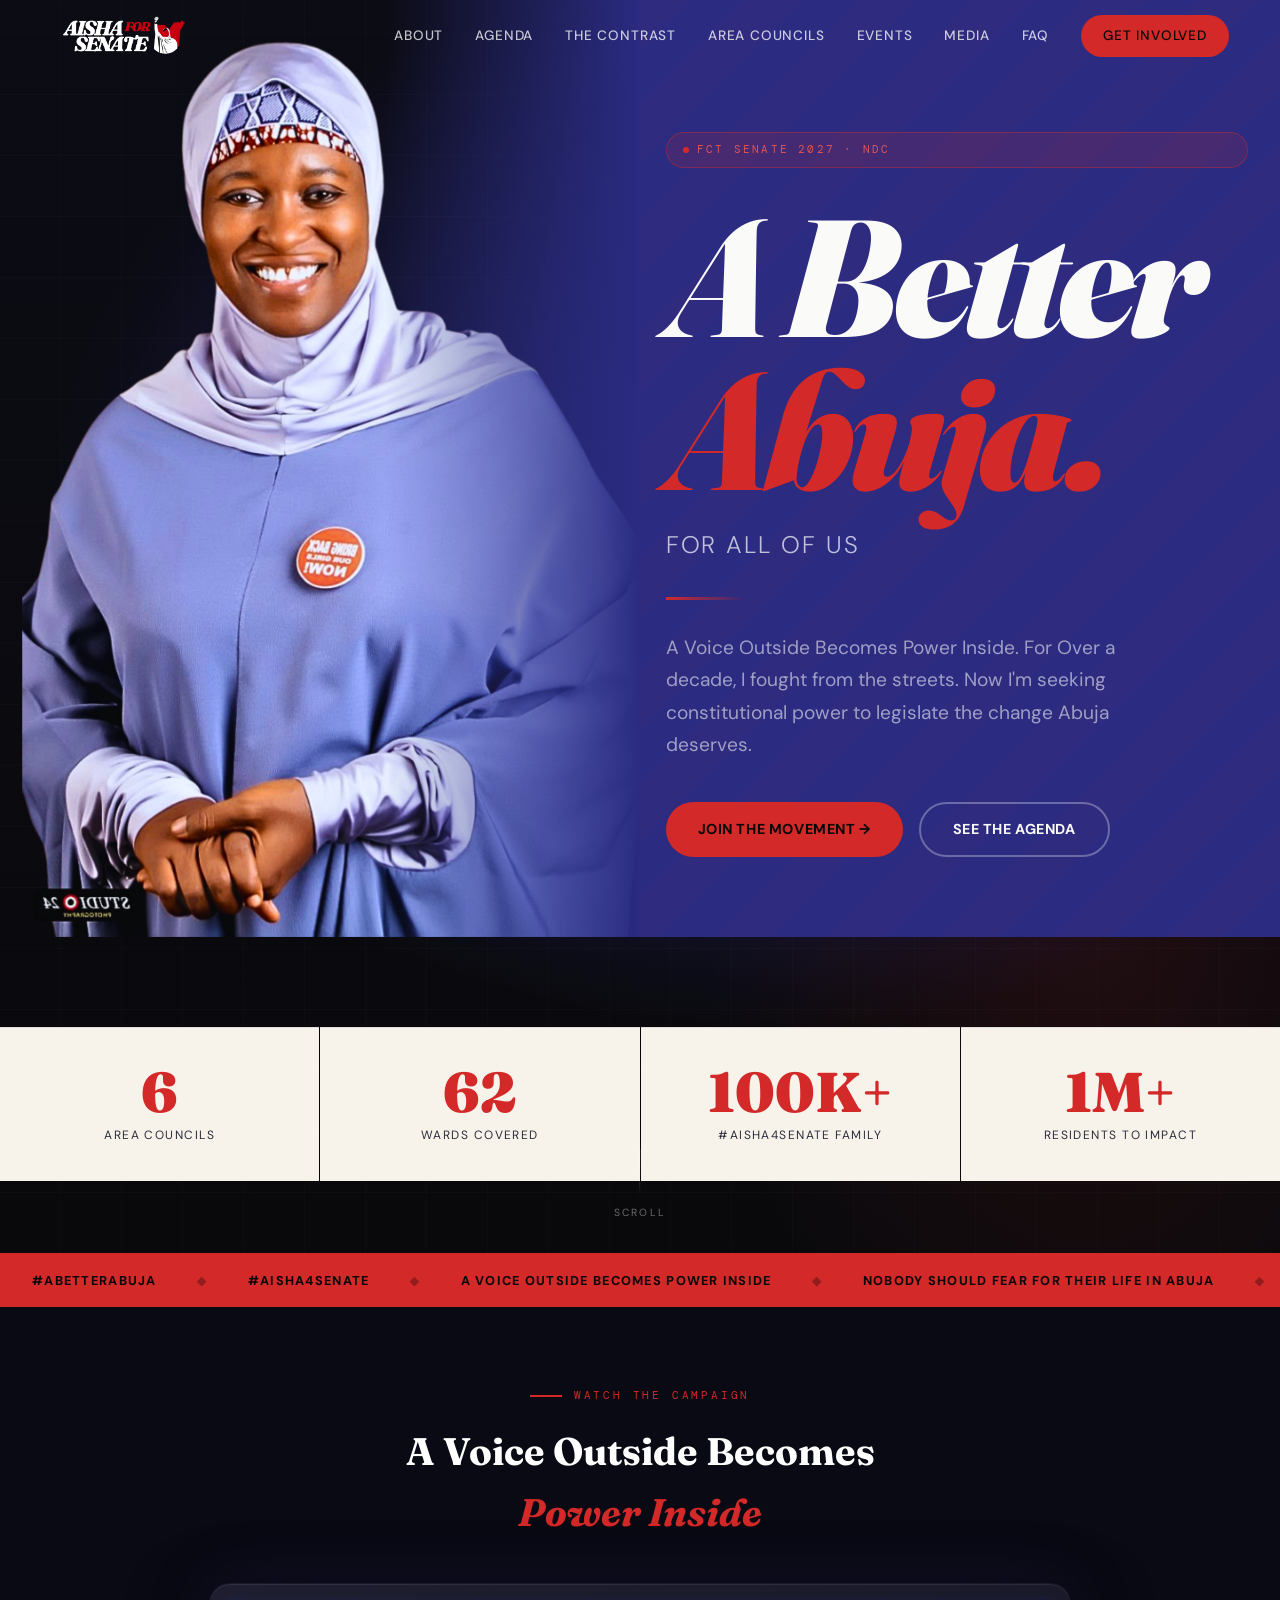
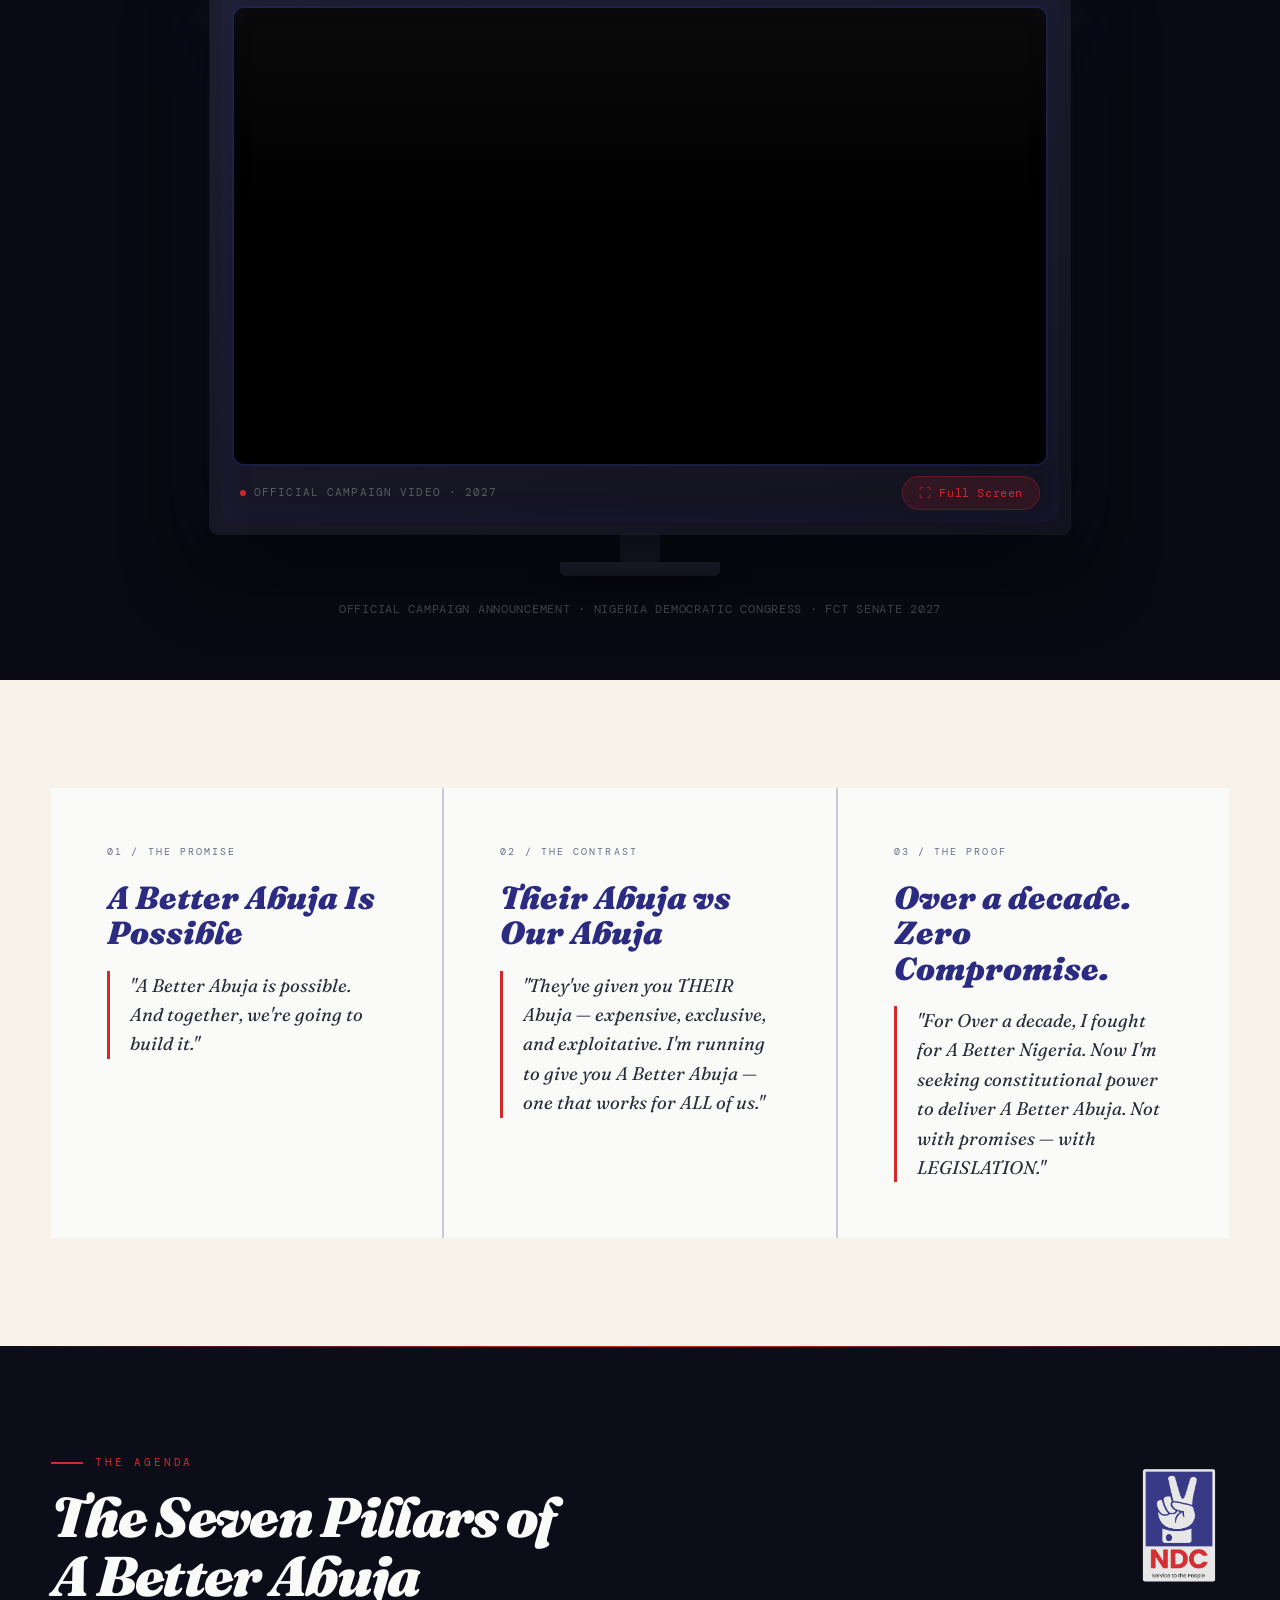
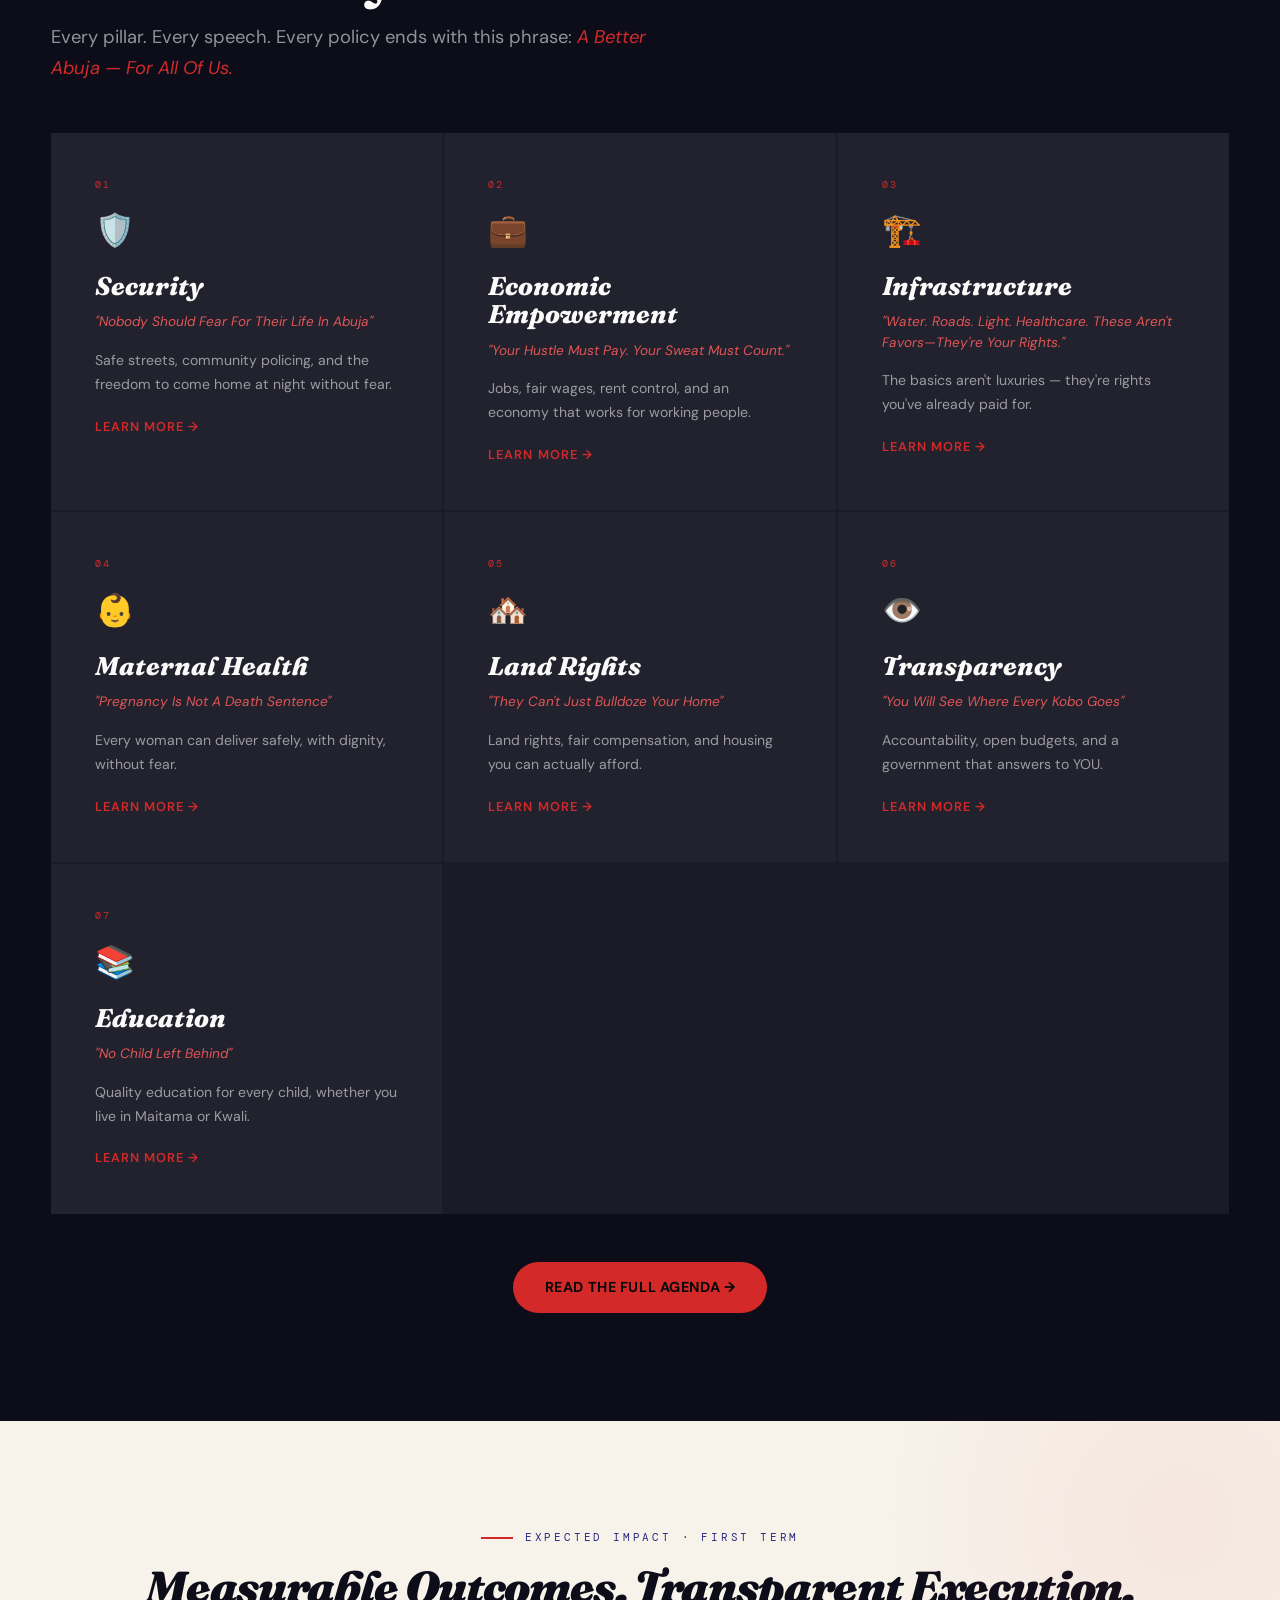
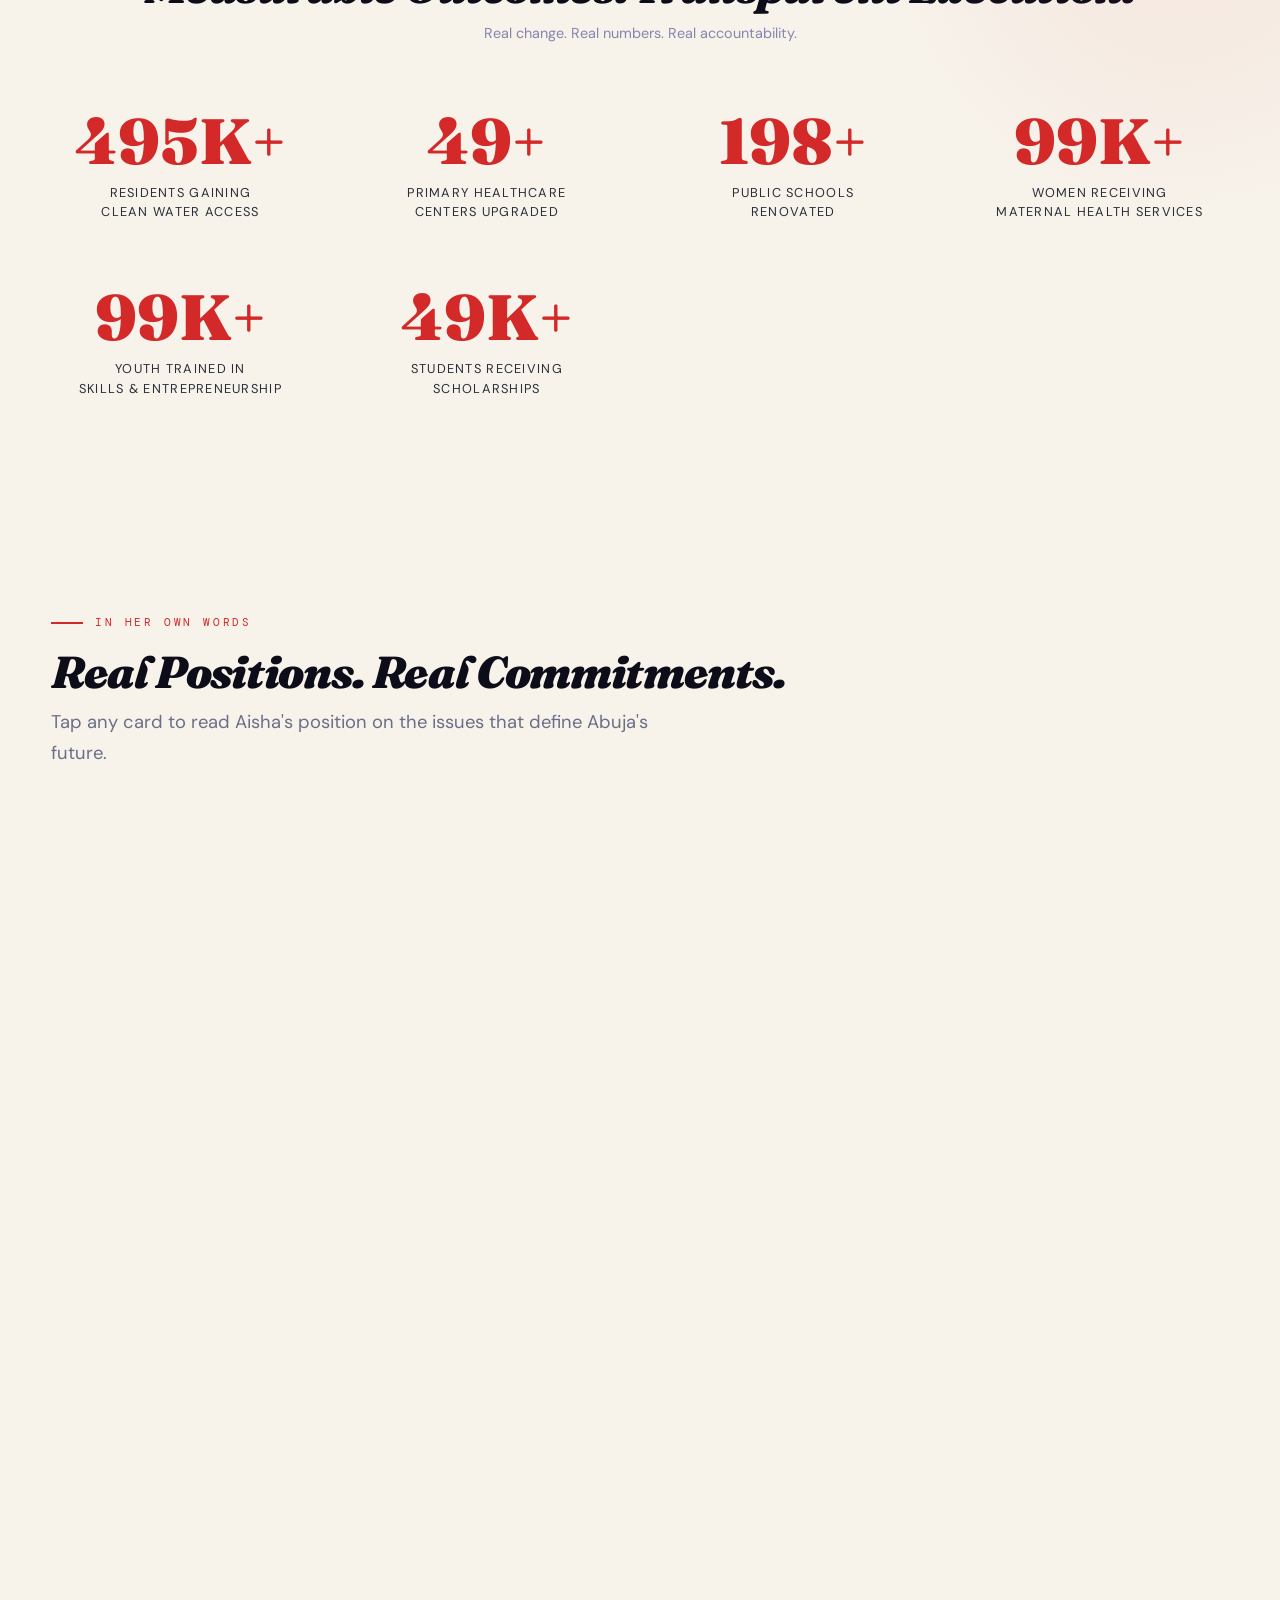
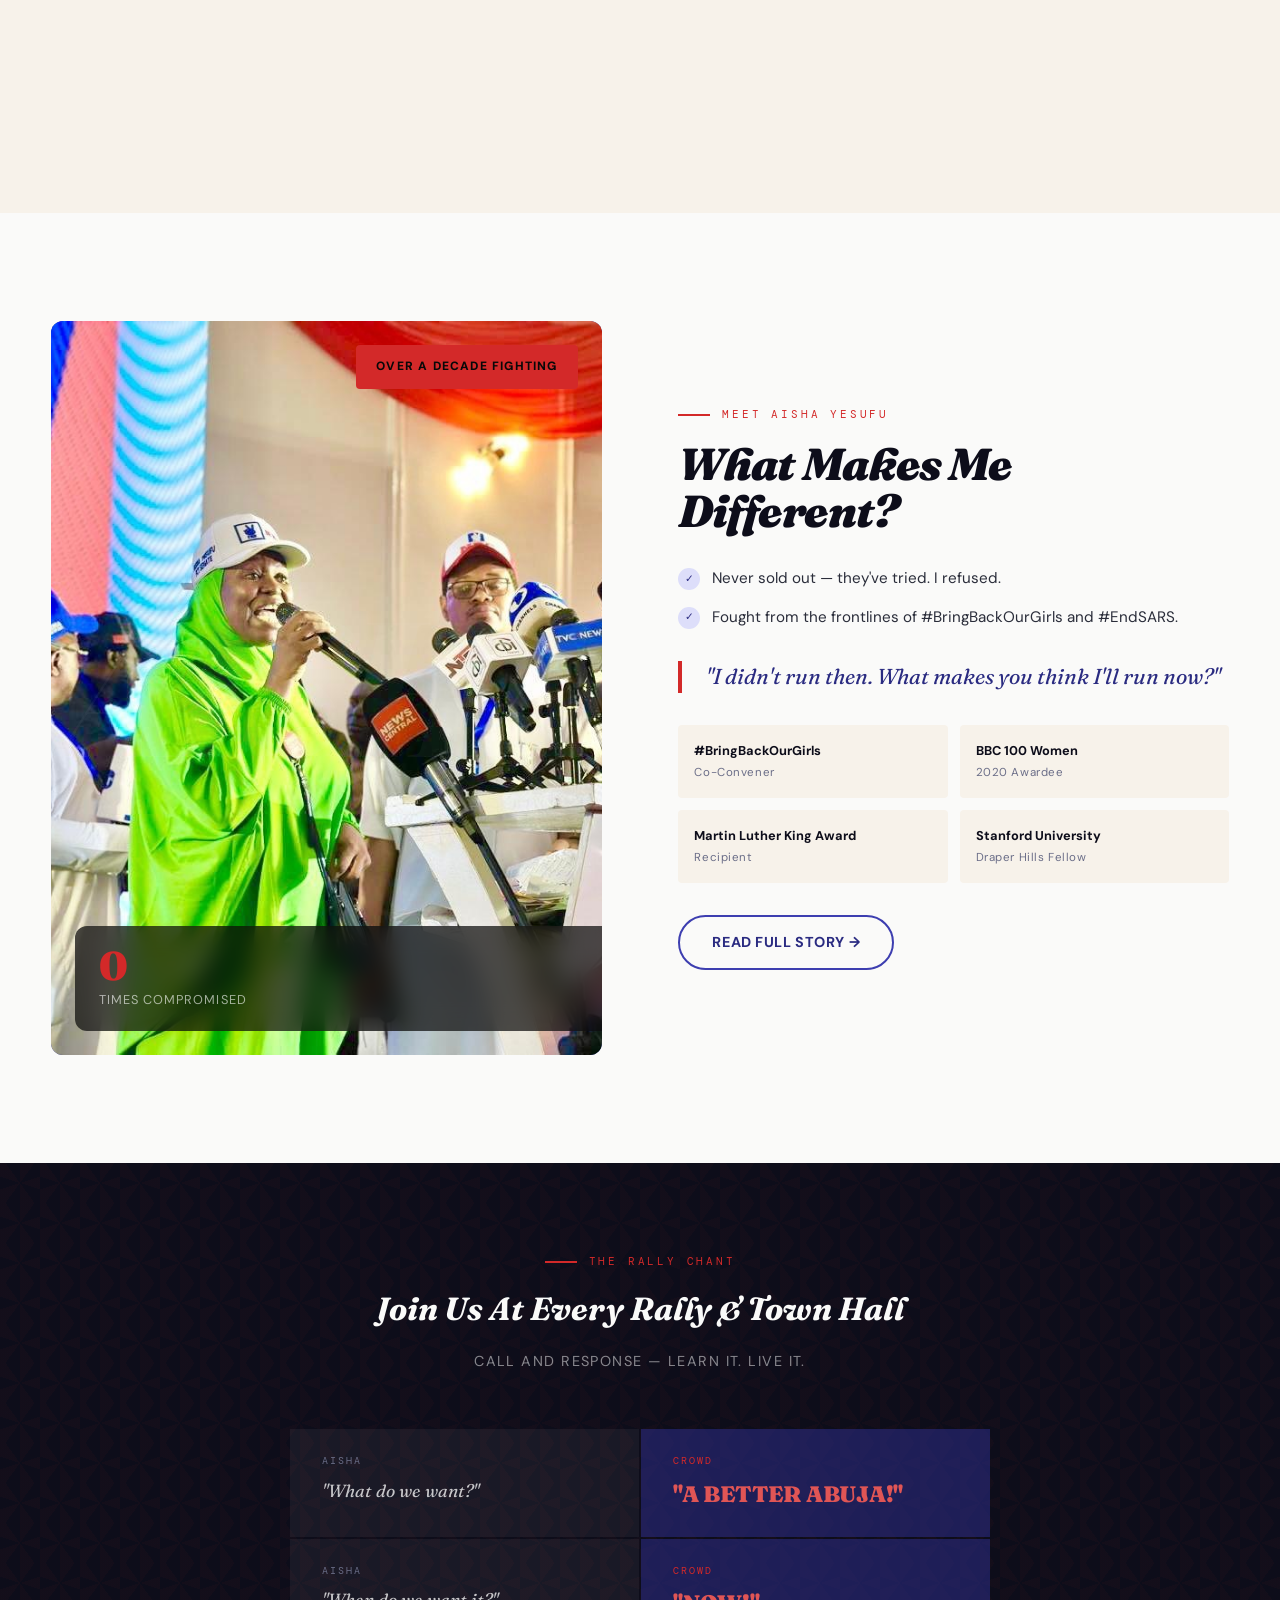
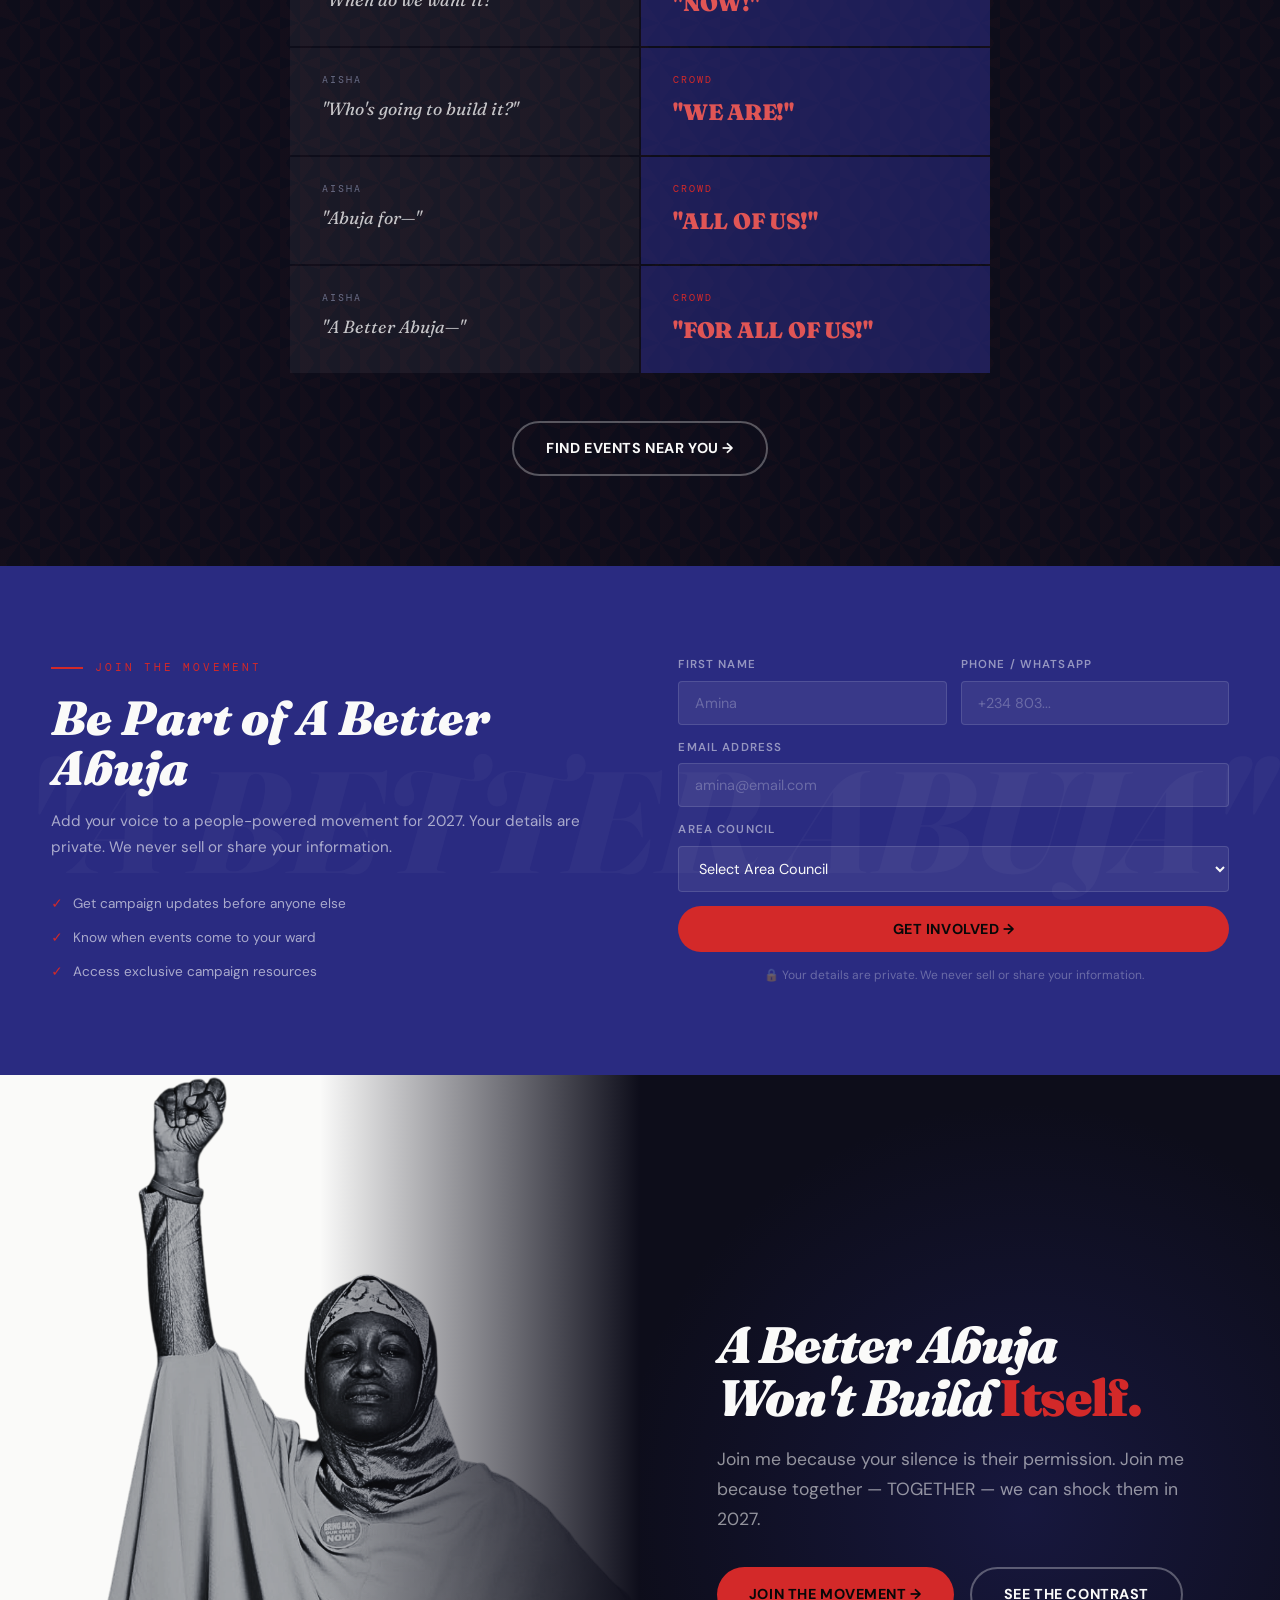
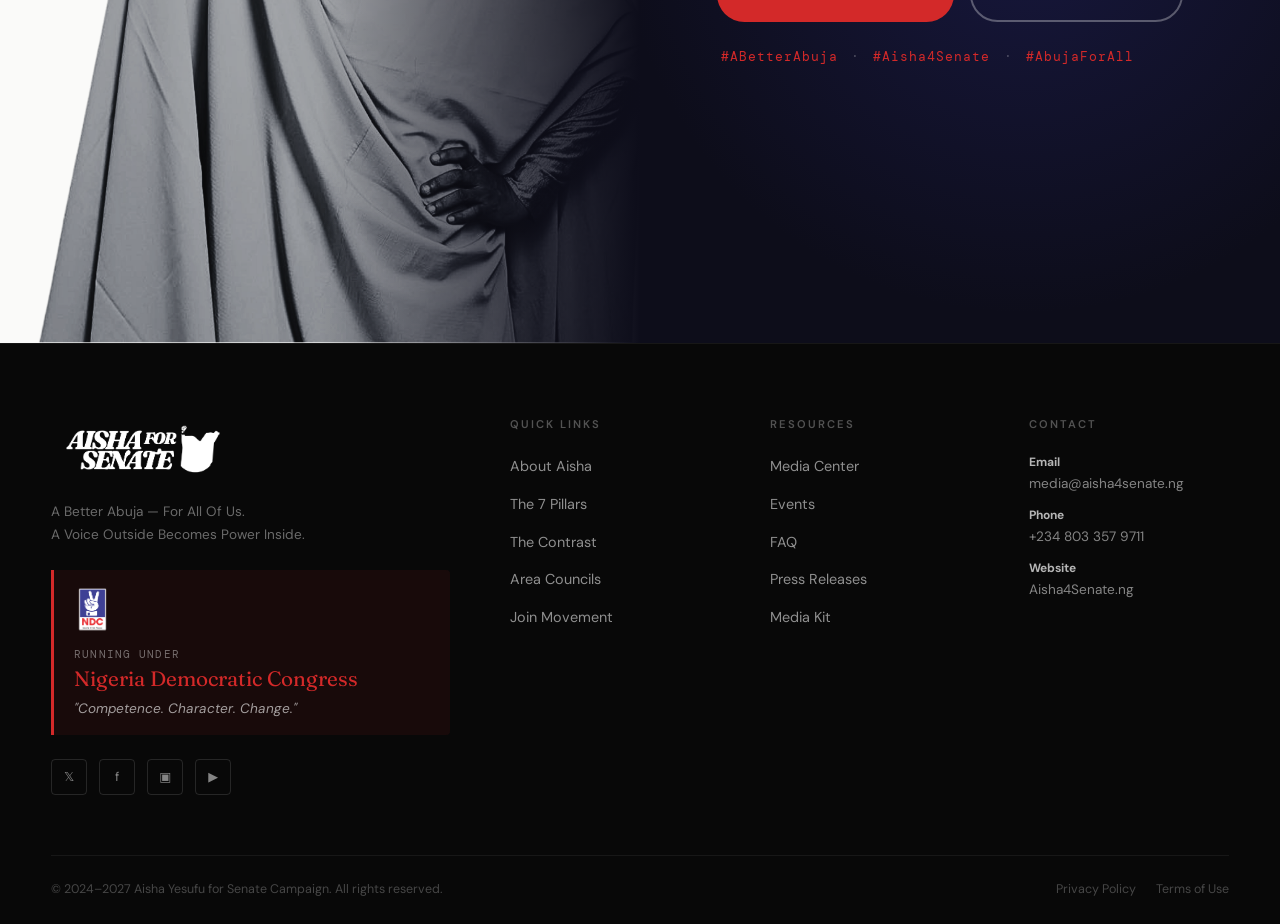
==== commit 8a9c727d: "fix all" ====
--- a/index.html
+++ b/index.html
@@ -417,11 +417,20 @@
           </div>
         </div>
       </div>
-      <div class="about-content reveal reveal-delay-2">
+          <div class="about-content reveal reveal-delay-2">
         <div class="section-eyebrow">Meet Aisha Yesufu</div>
         <h2 class="section-title" style="font-size:clamp(1.8rem,4vw,2.8rem);color:var(--near-black)">What Makes Me Different?</h2>
         <div class="credentials">
-              <div class="credential-check">✓</div>
+          <!-- <div class="credential-item">
+            <div class="credential-check">✓</div>
+            Never collected a bribe. Not once in 21 years.
+          </div>
+          <div class="credential-item">
+            <div class="credential-check">✓</div>
+            Never chopped government money or sought political patronage.
+          </div> -->
+          <div class="credential-item">
+            <div class="credential-check">✓</div>
             Never sold out — they've tried. I refused.
           </div>
           <div class="credential-item">
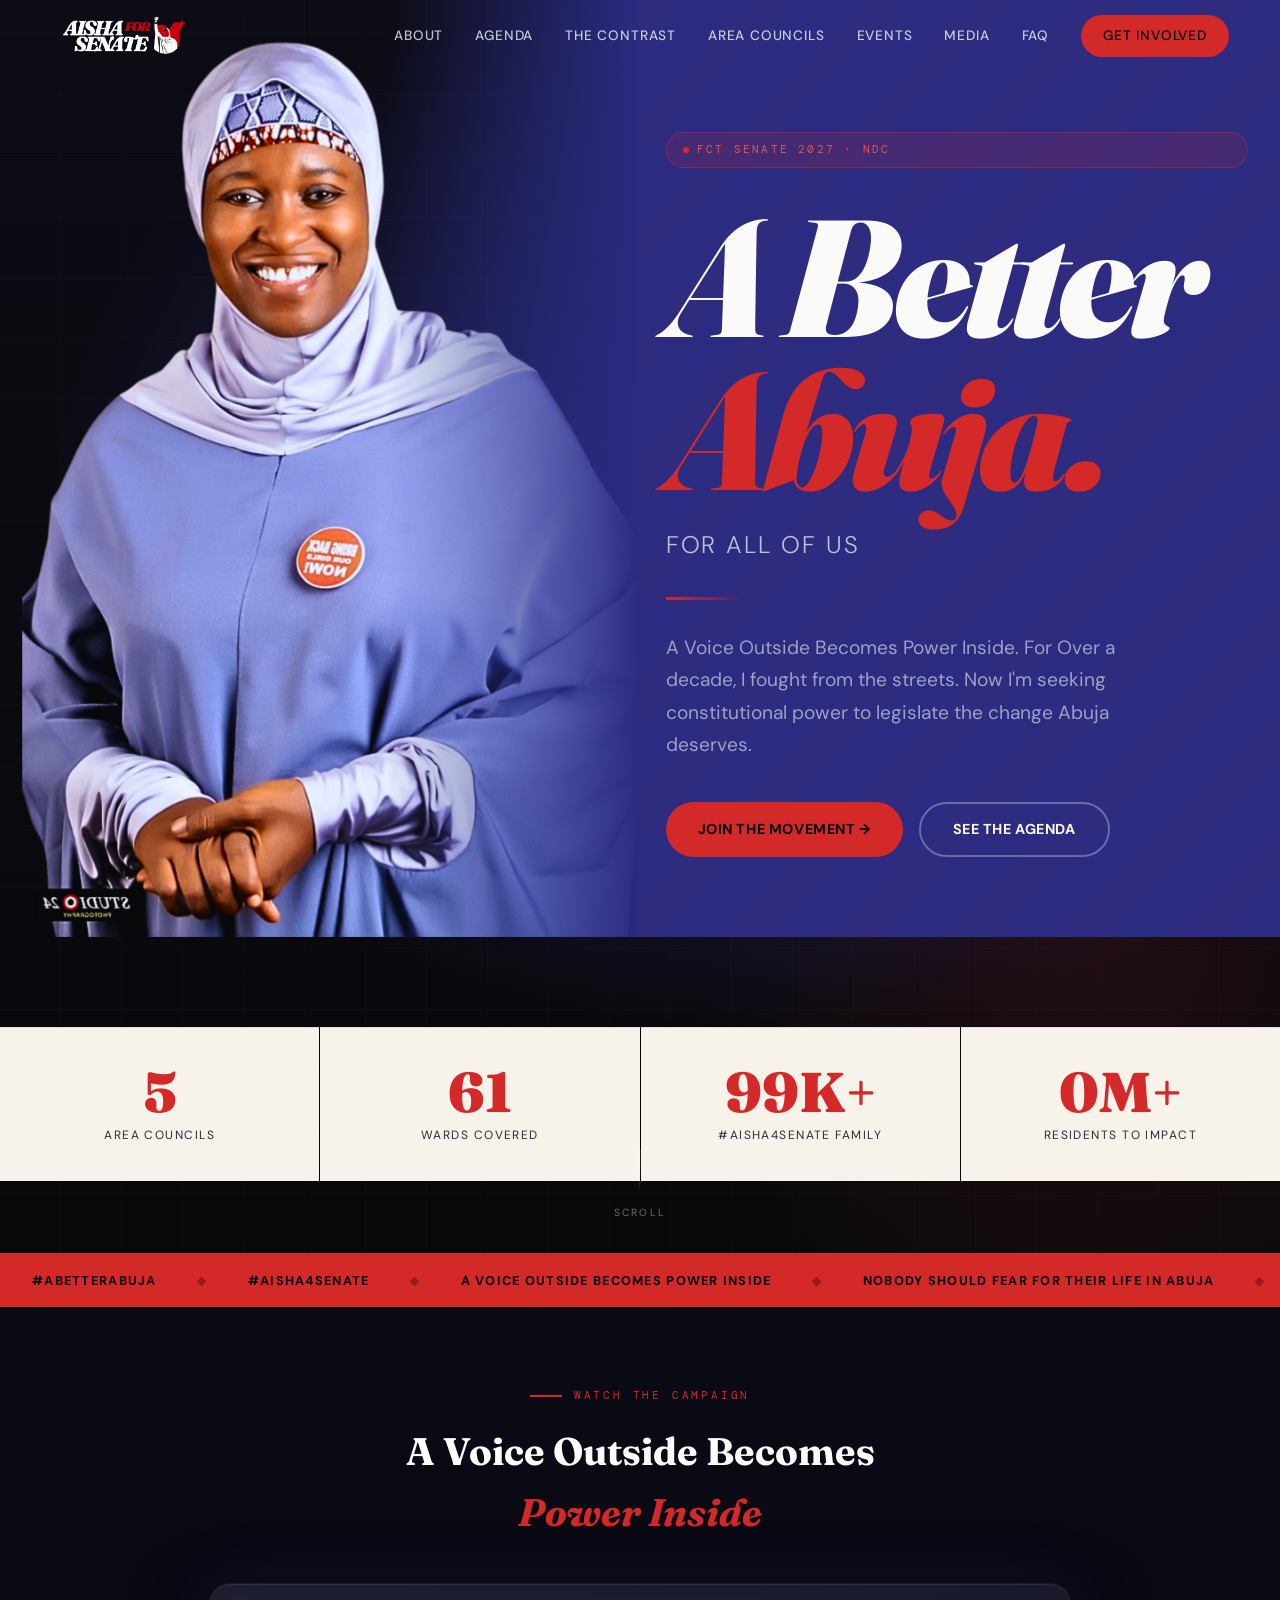
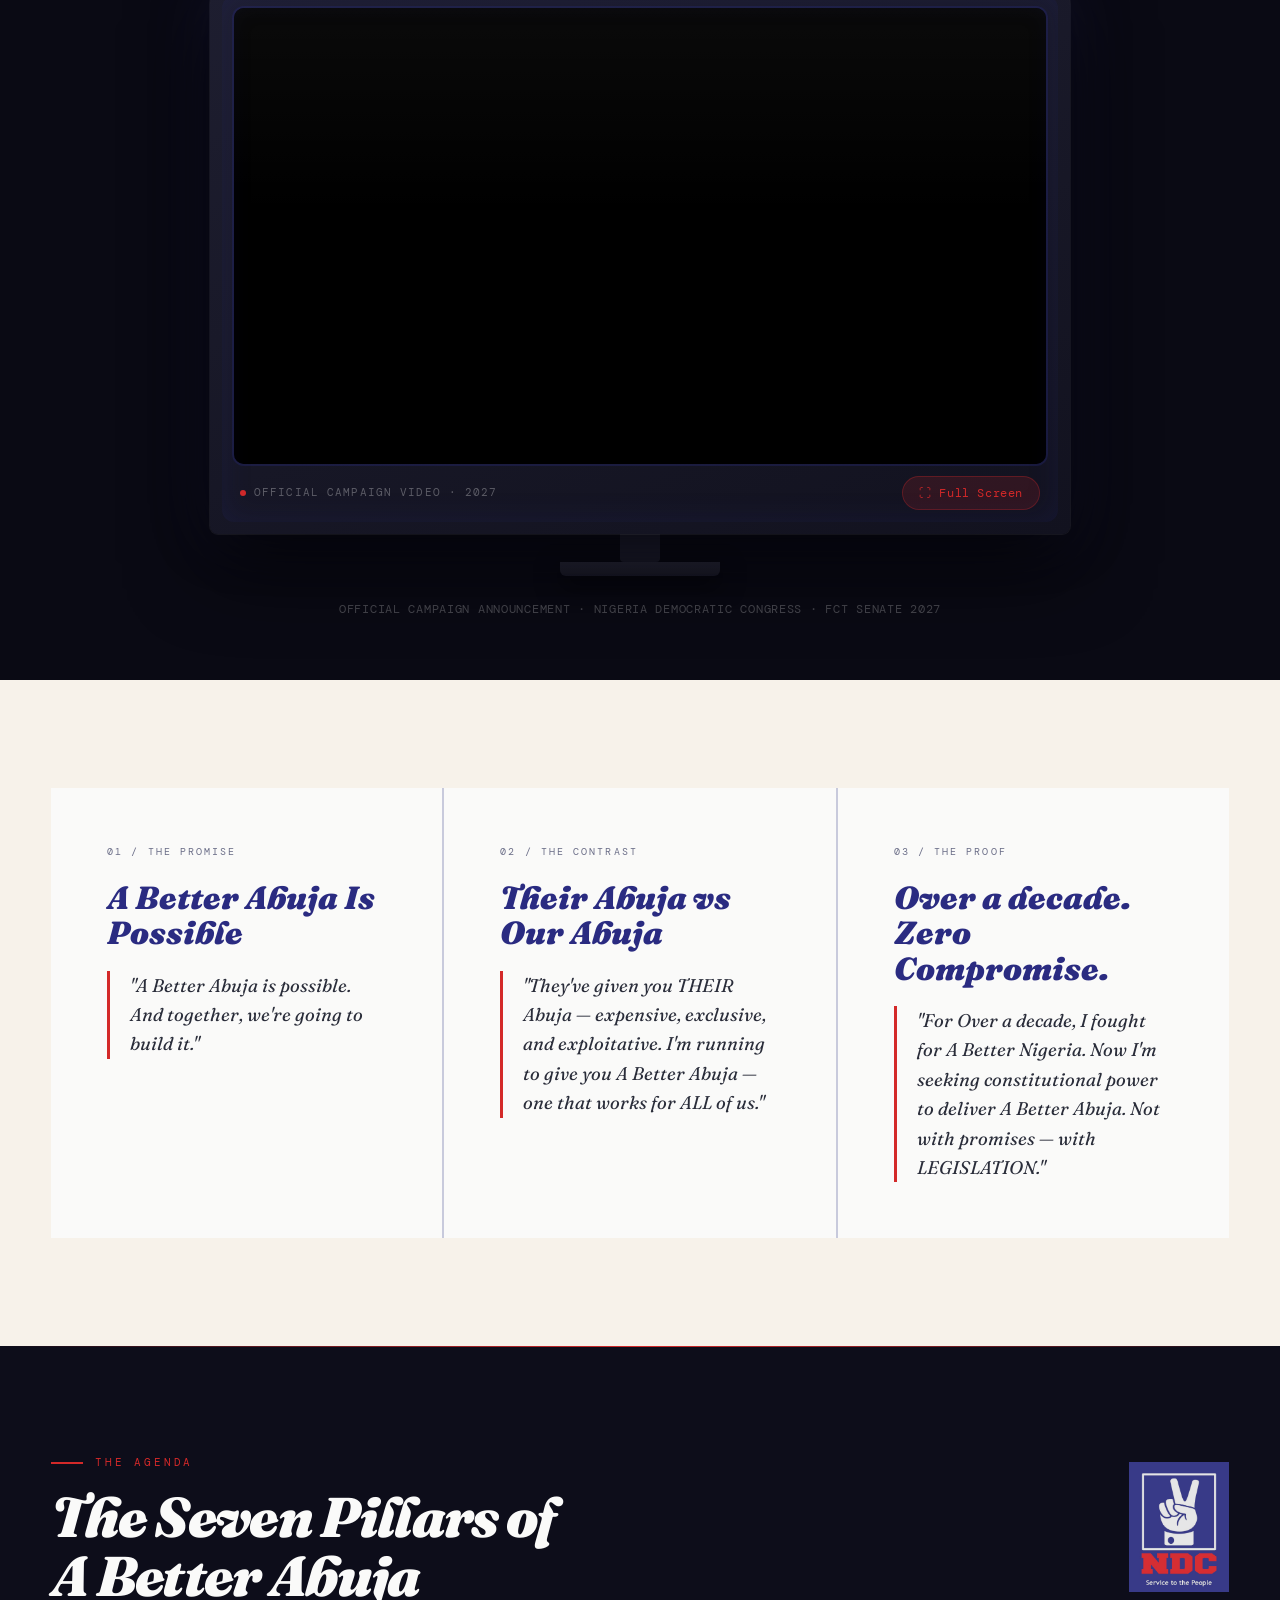
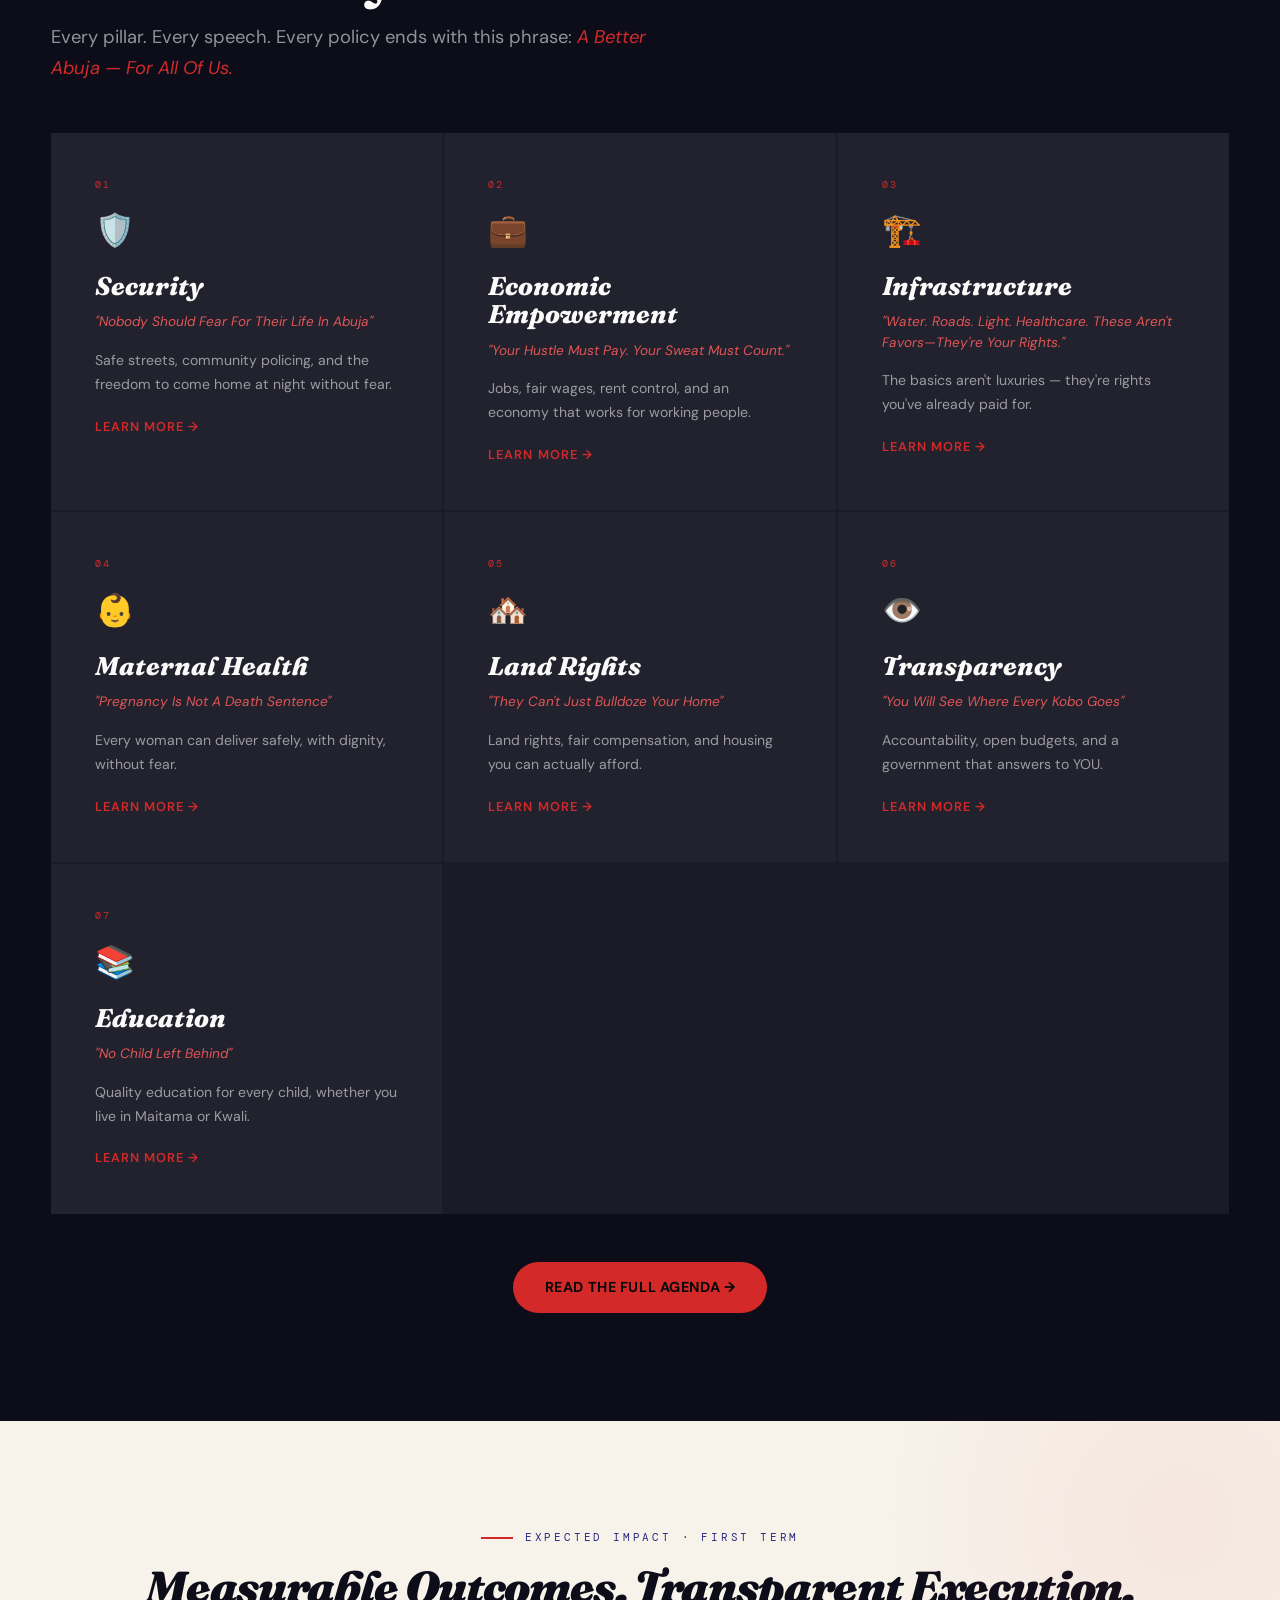
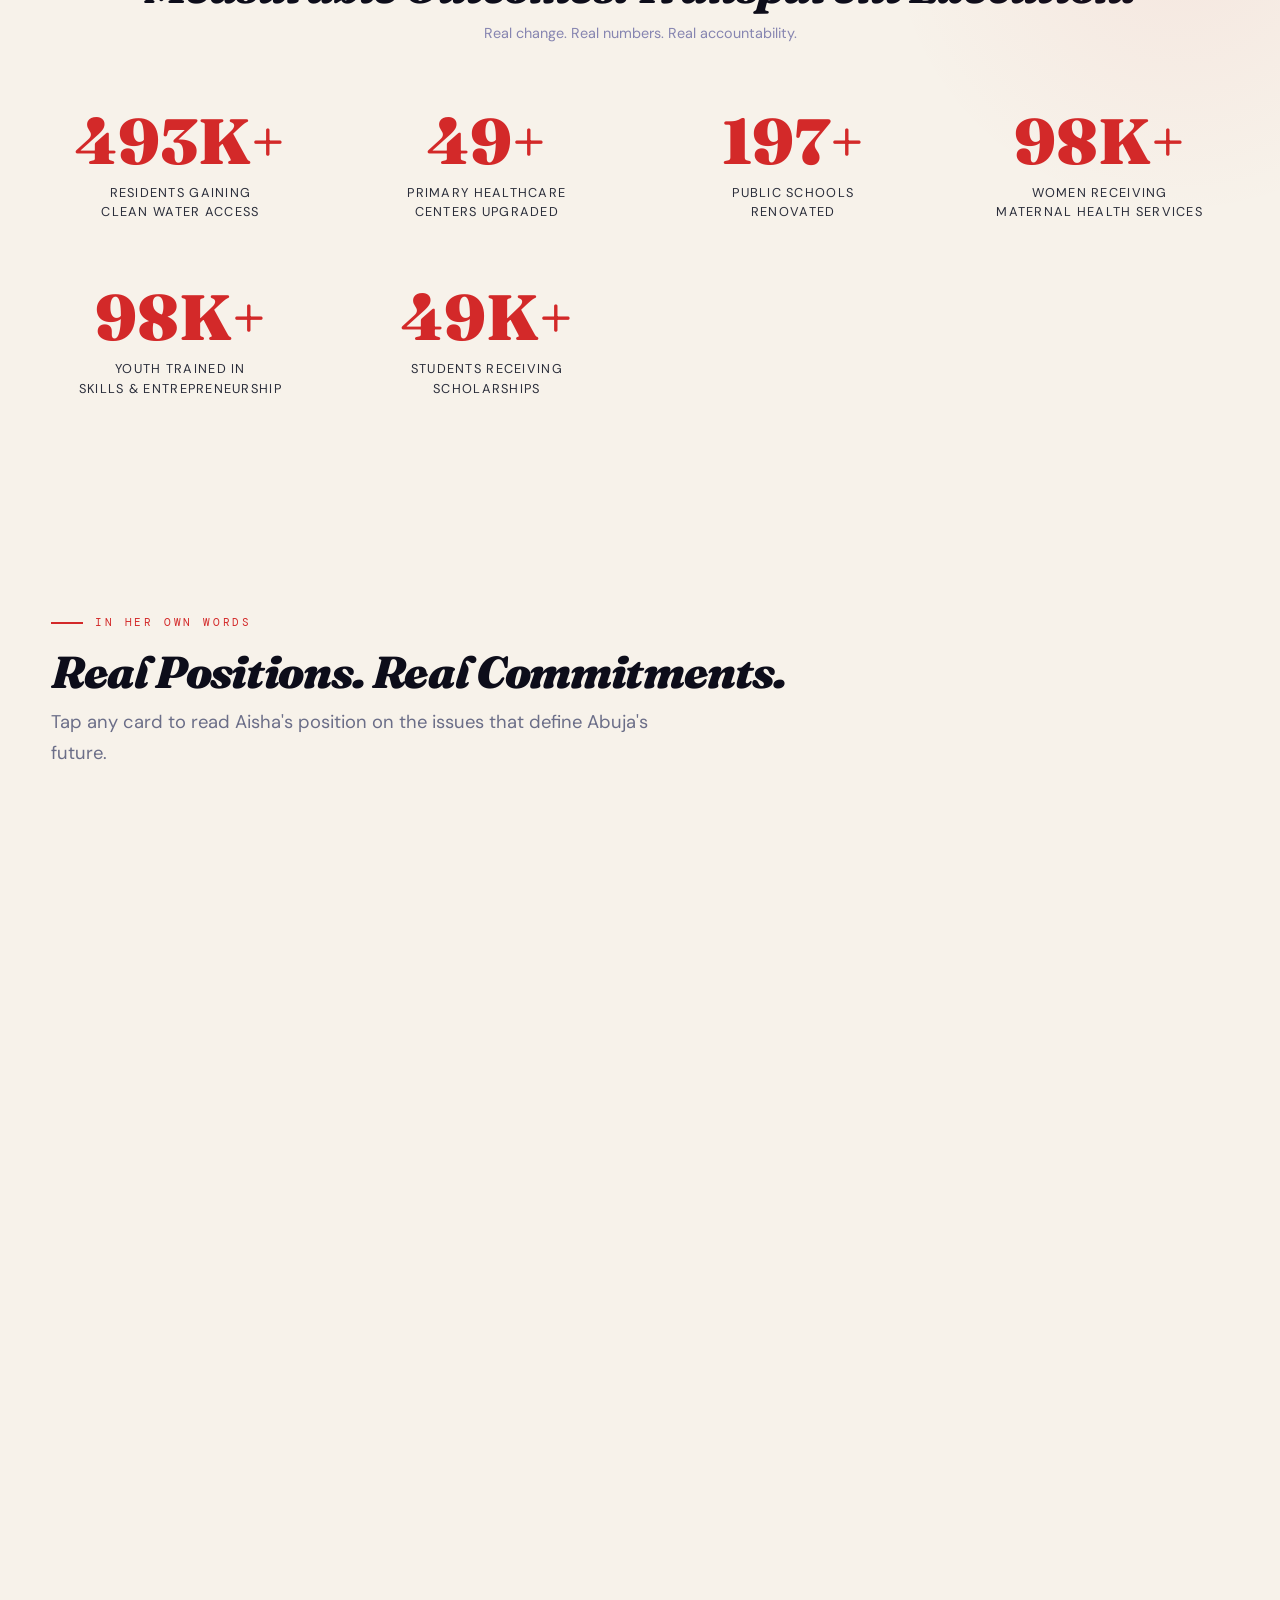
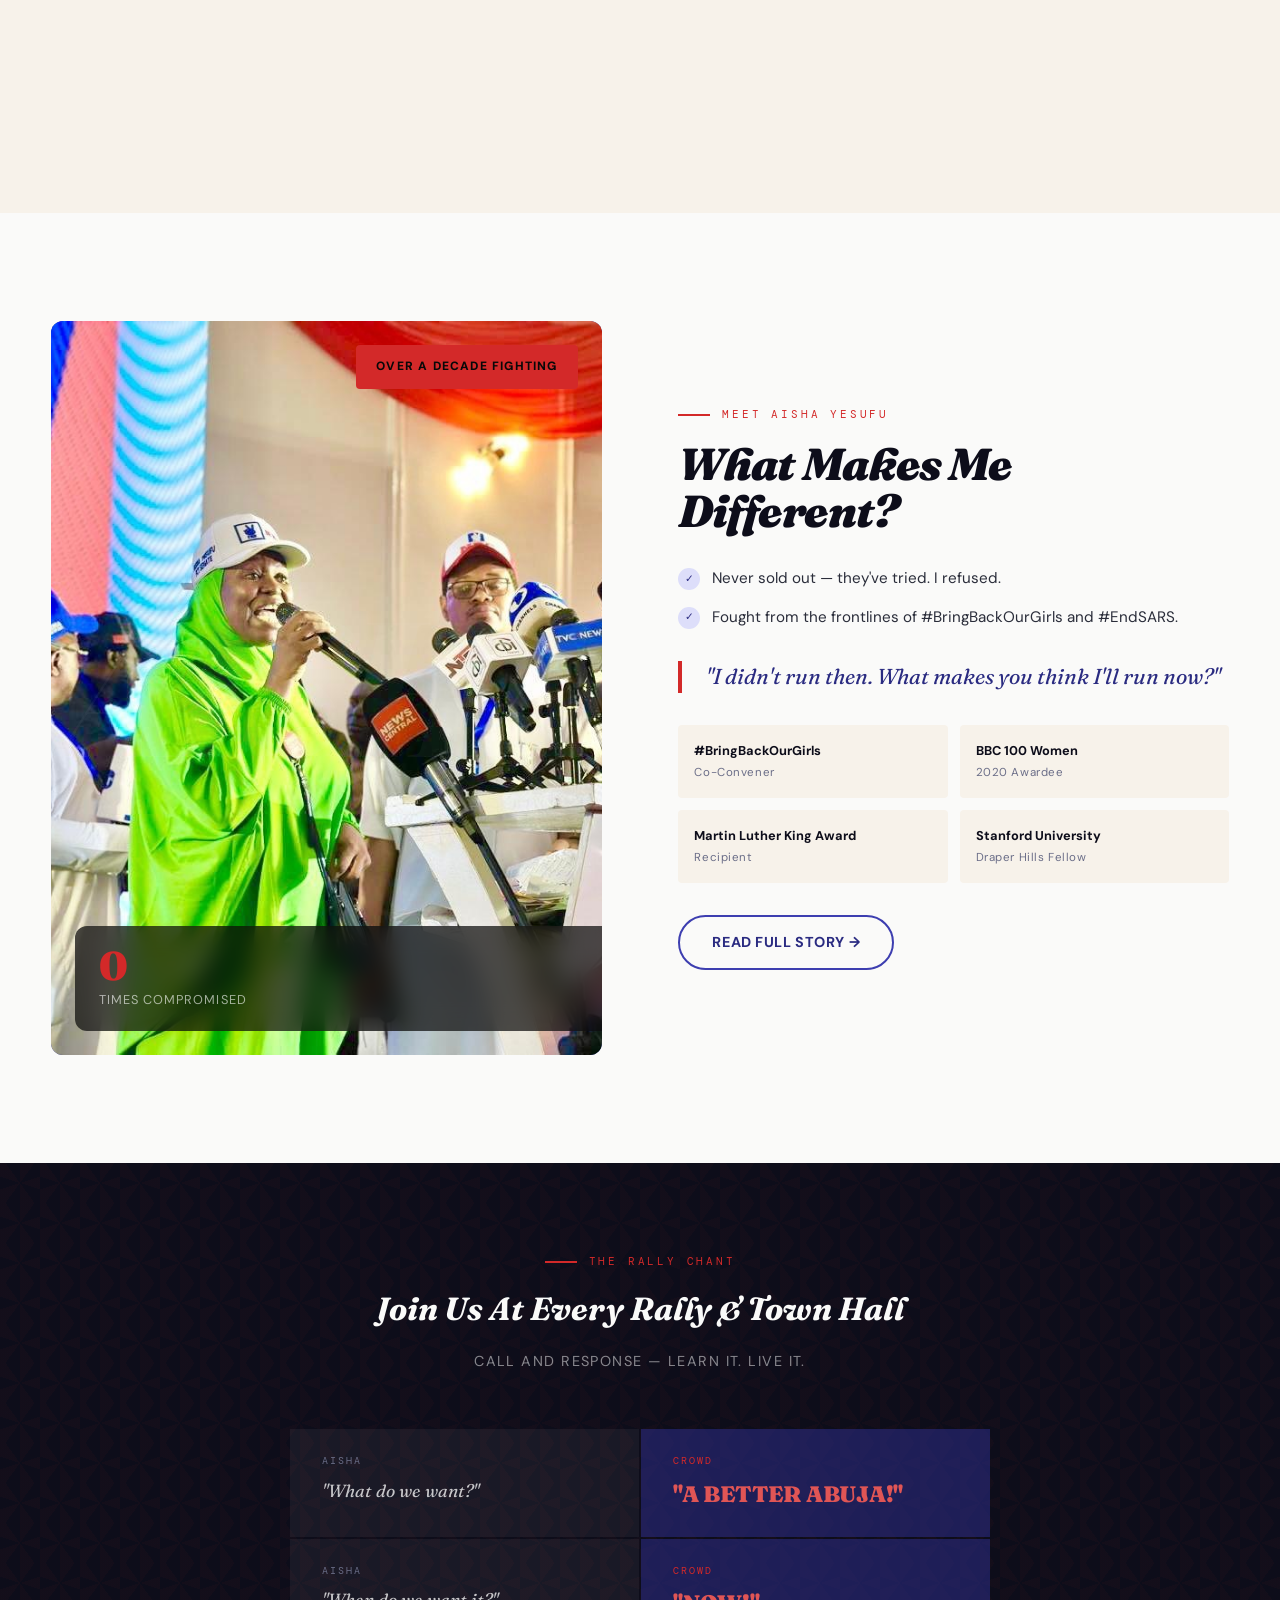
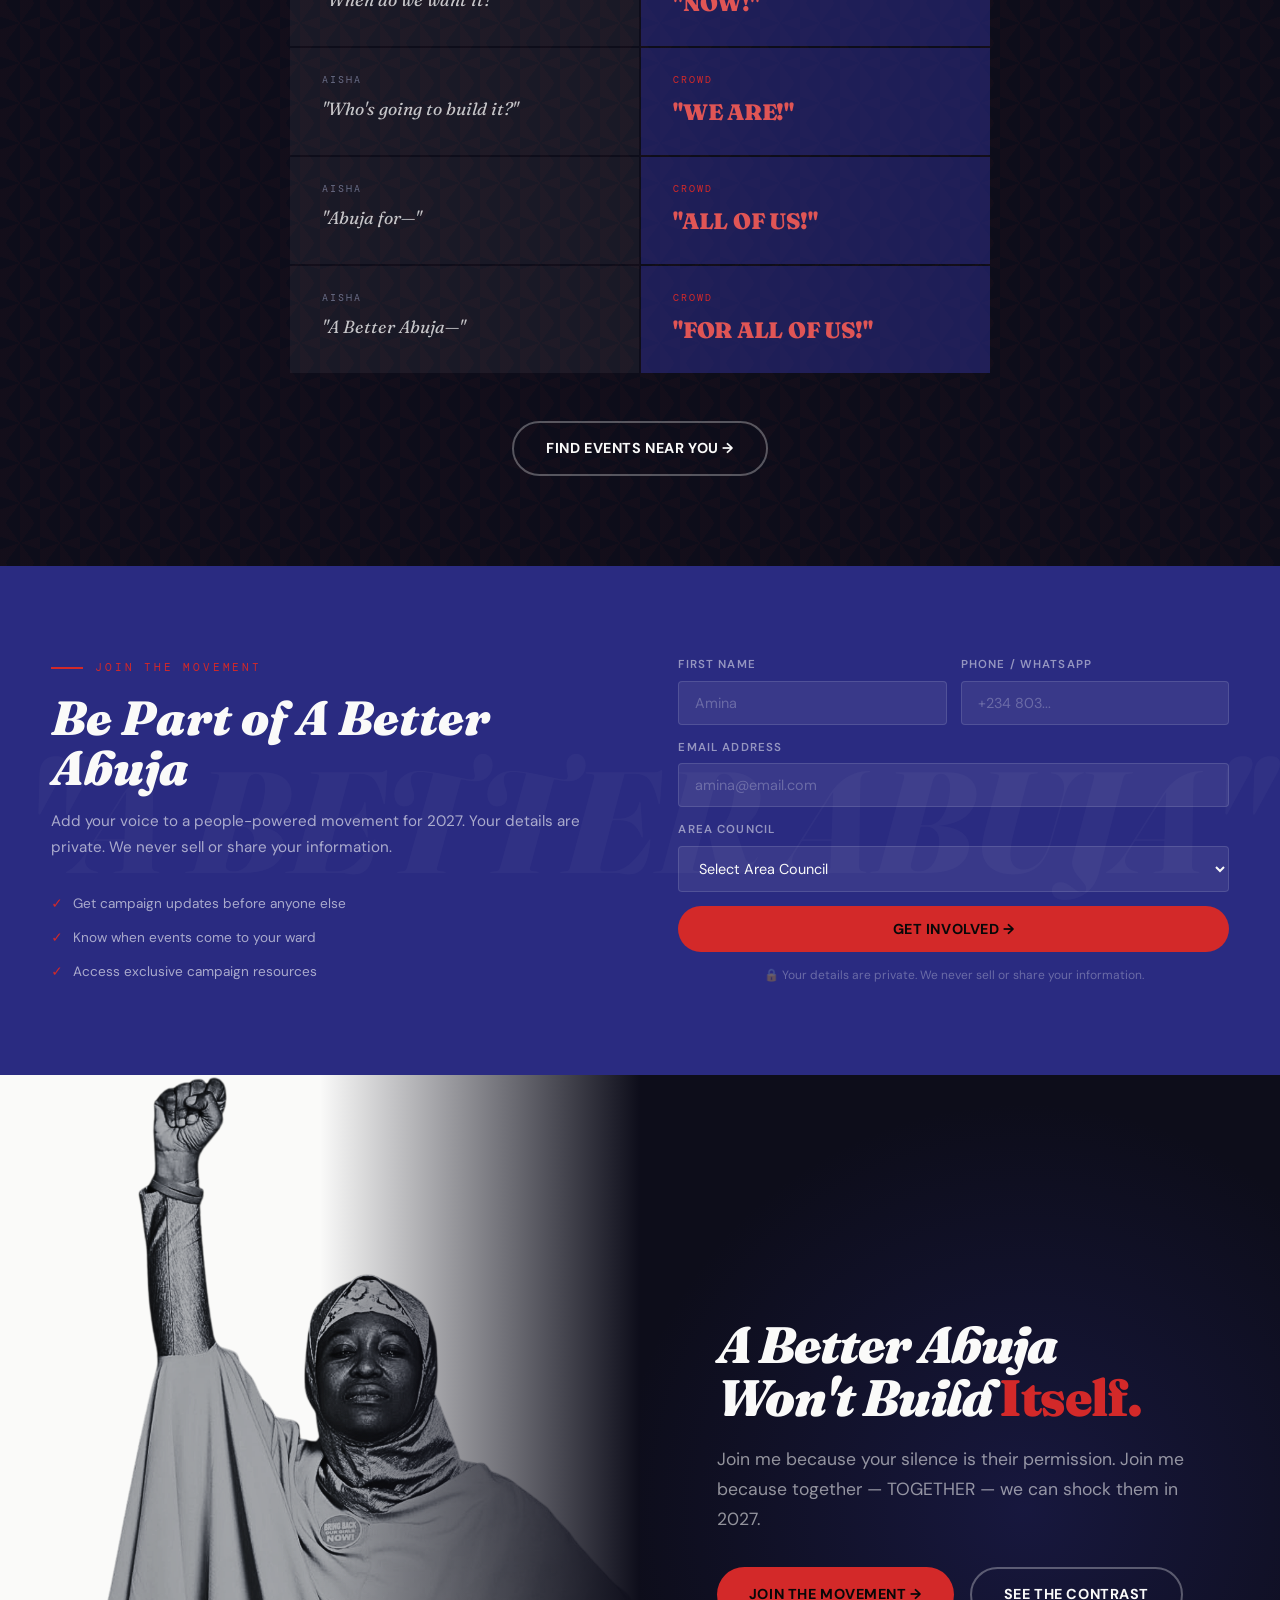
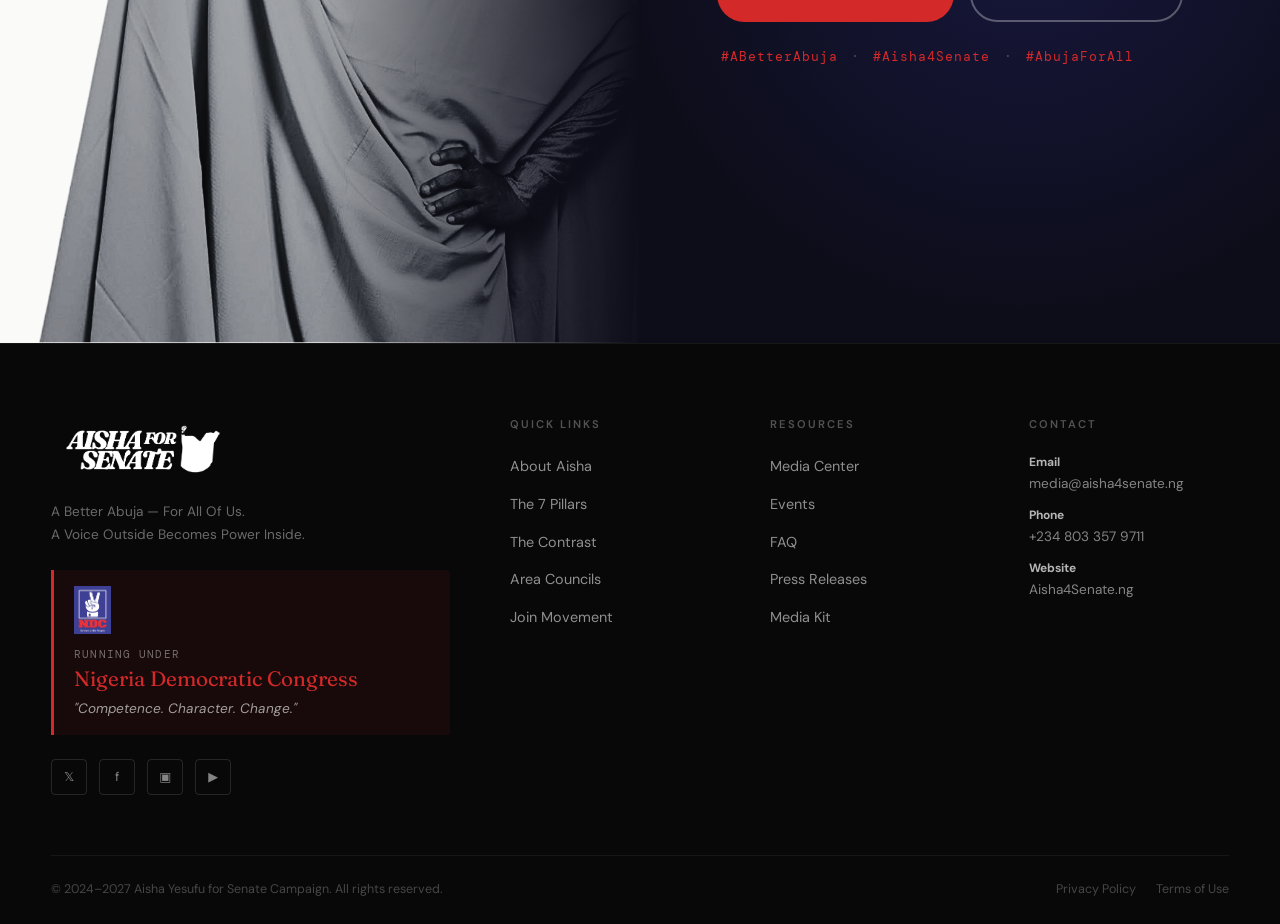
==== commit e7885671: "implementing feedbacks" ====
--- a/index.html
+++ b/index.html
@@ -9,6 +9,8 @@
   <meta property="og:description" content="Join the movement. FCT Senate 2027. A Voice Outside Becomes Power Inside.">
   <meta name="theme-color" content="#2a2b81">
   <link rel="stylesheet" href="css/styles.css">
+  <link rel="preconnect" href="https://fonts.googleapis.com">
+<link rel="preconnect" href="https://fonts.gstatic.com" crossorigin>
 </head>
 <body>
 
@@ -123,7 +125,7 @@
         <div class="tv-screen">
           <iframe
             id="campaignVideo"
-            src="https://drive.google.com/file/d/1ukr91mrXr1hAY4P5WettLe0sby6HP9zk/preview"
+            src="https://drive.google.com/file/d/1AtJXoN-HGc1rRzGrVGW5-2TgEQRM3Dgr/preview"
             title="Aisha Yesufu — A Voice Outside Becomes Power Inside"
             allow="autoplay"
             allowfullscreen>
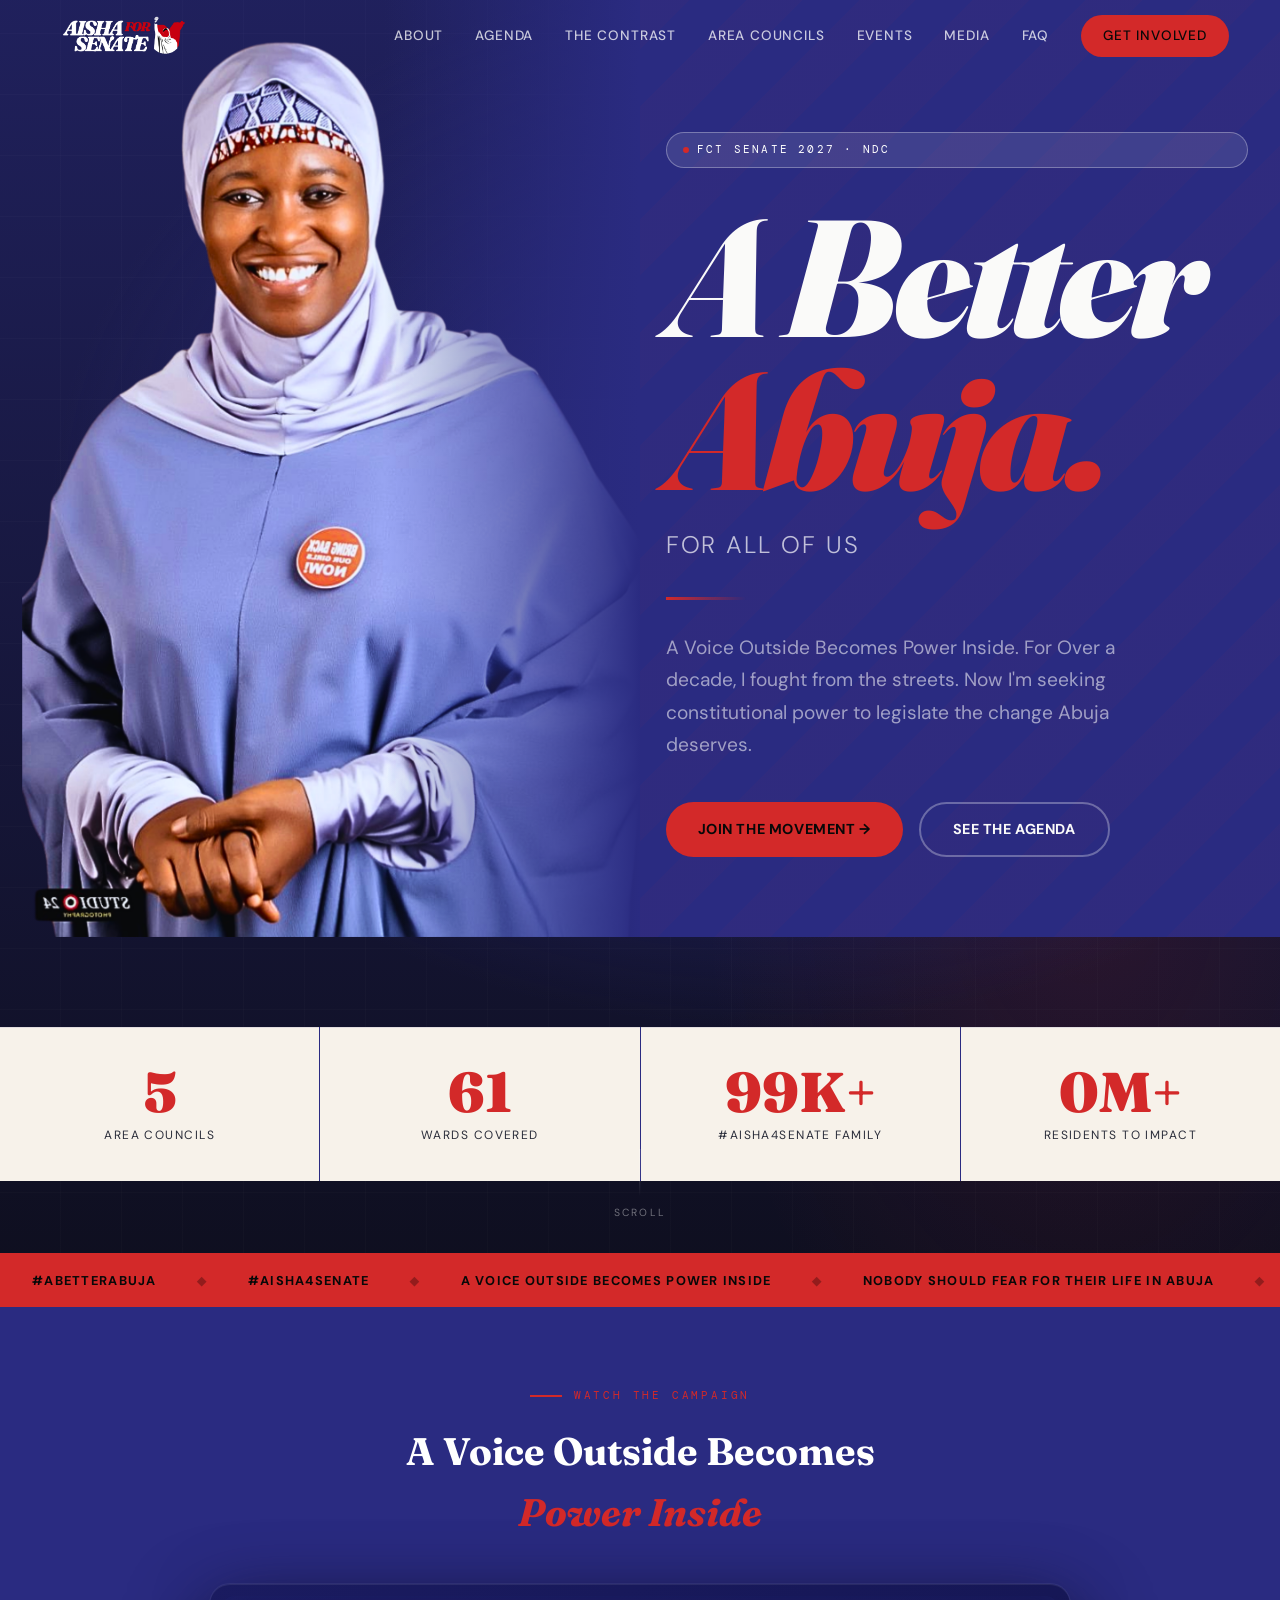
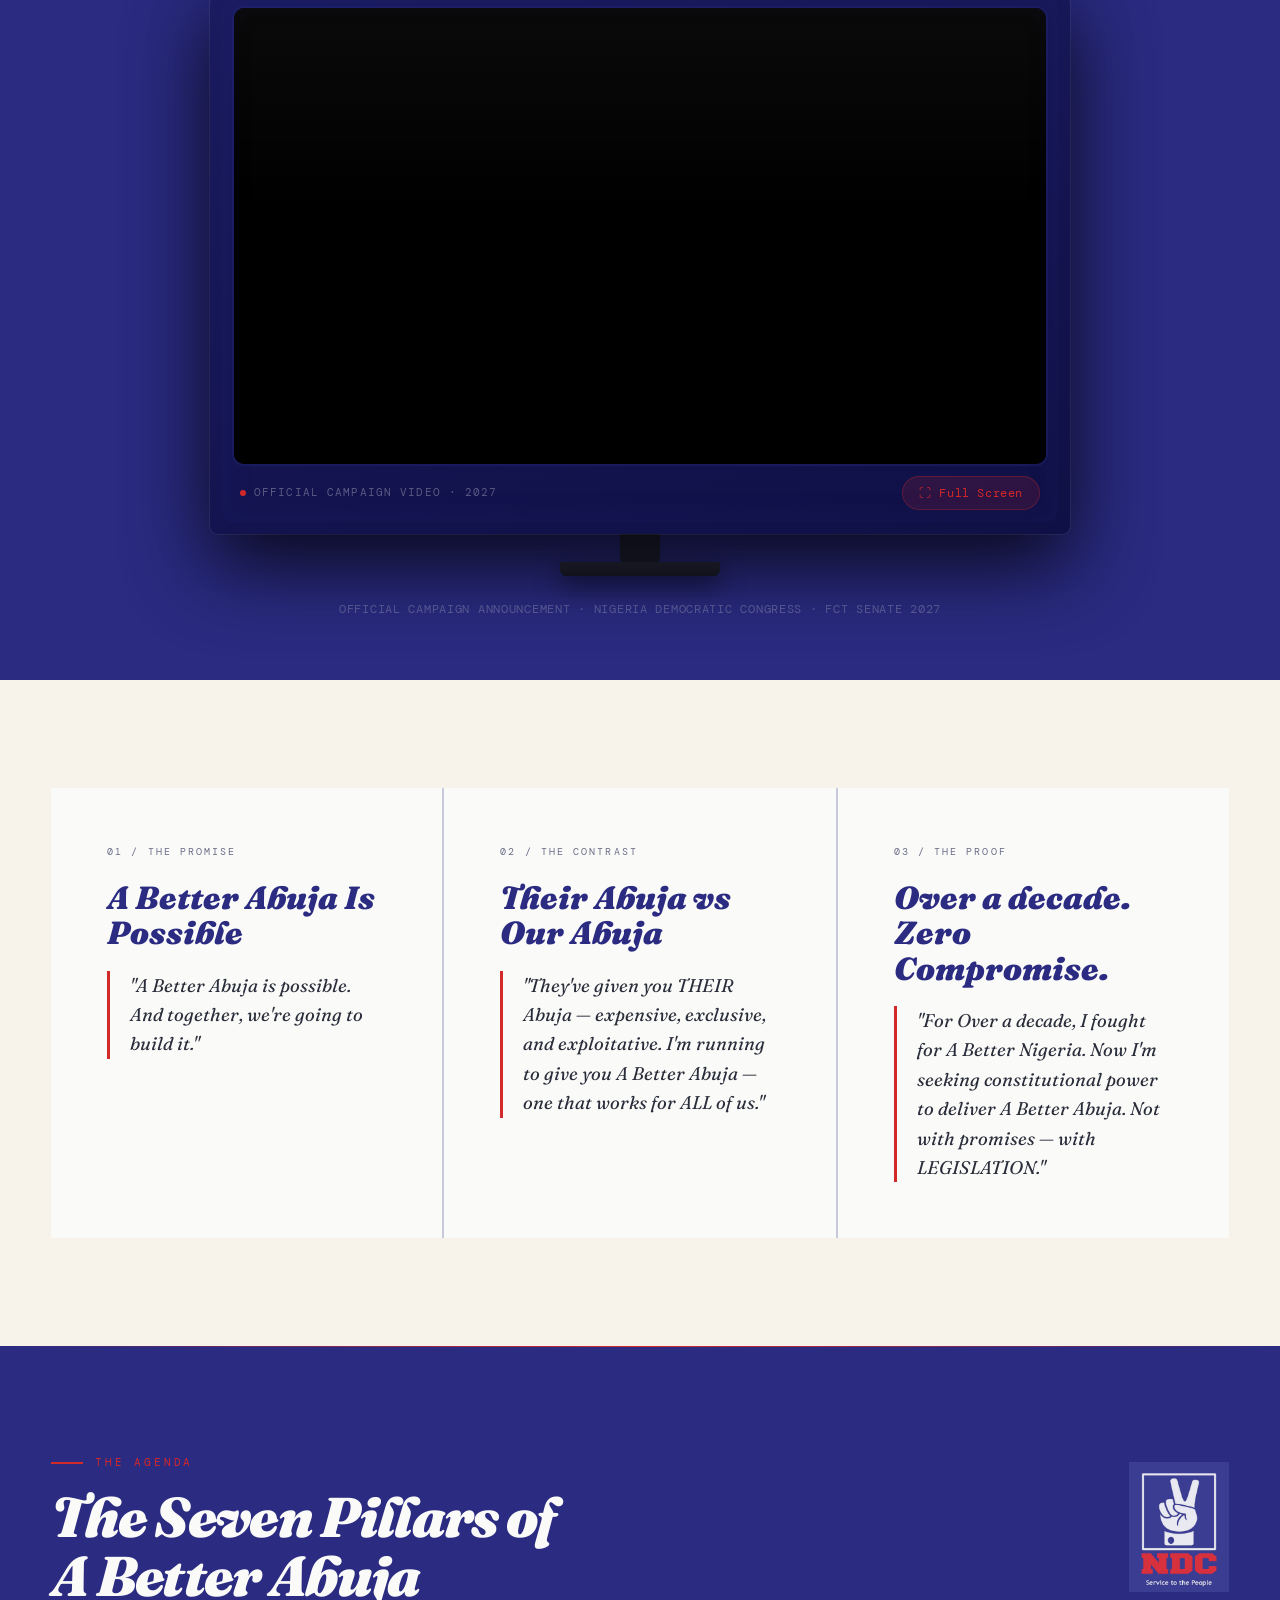
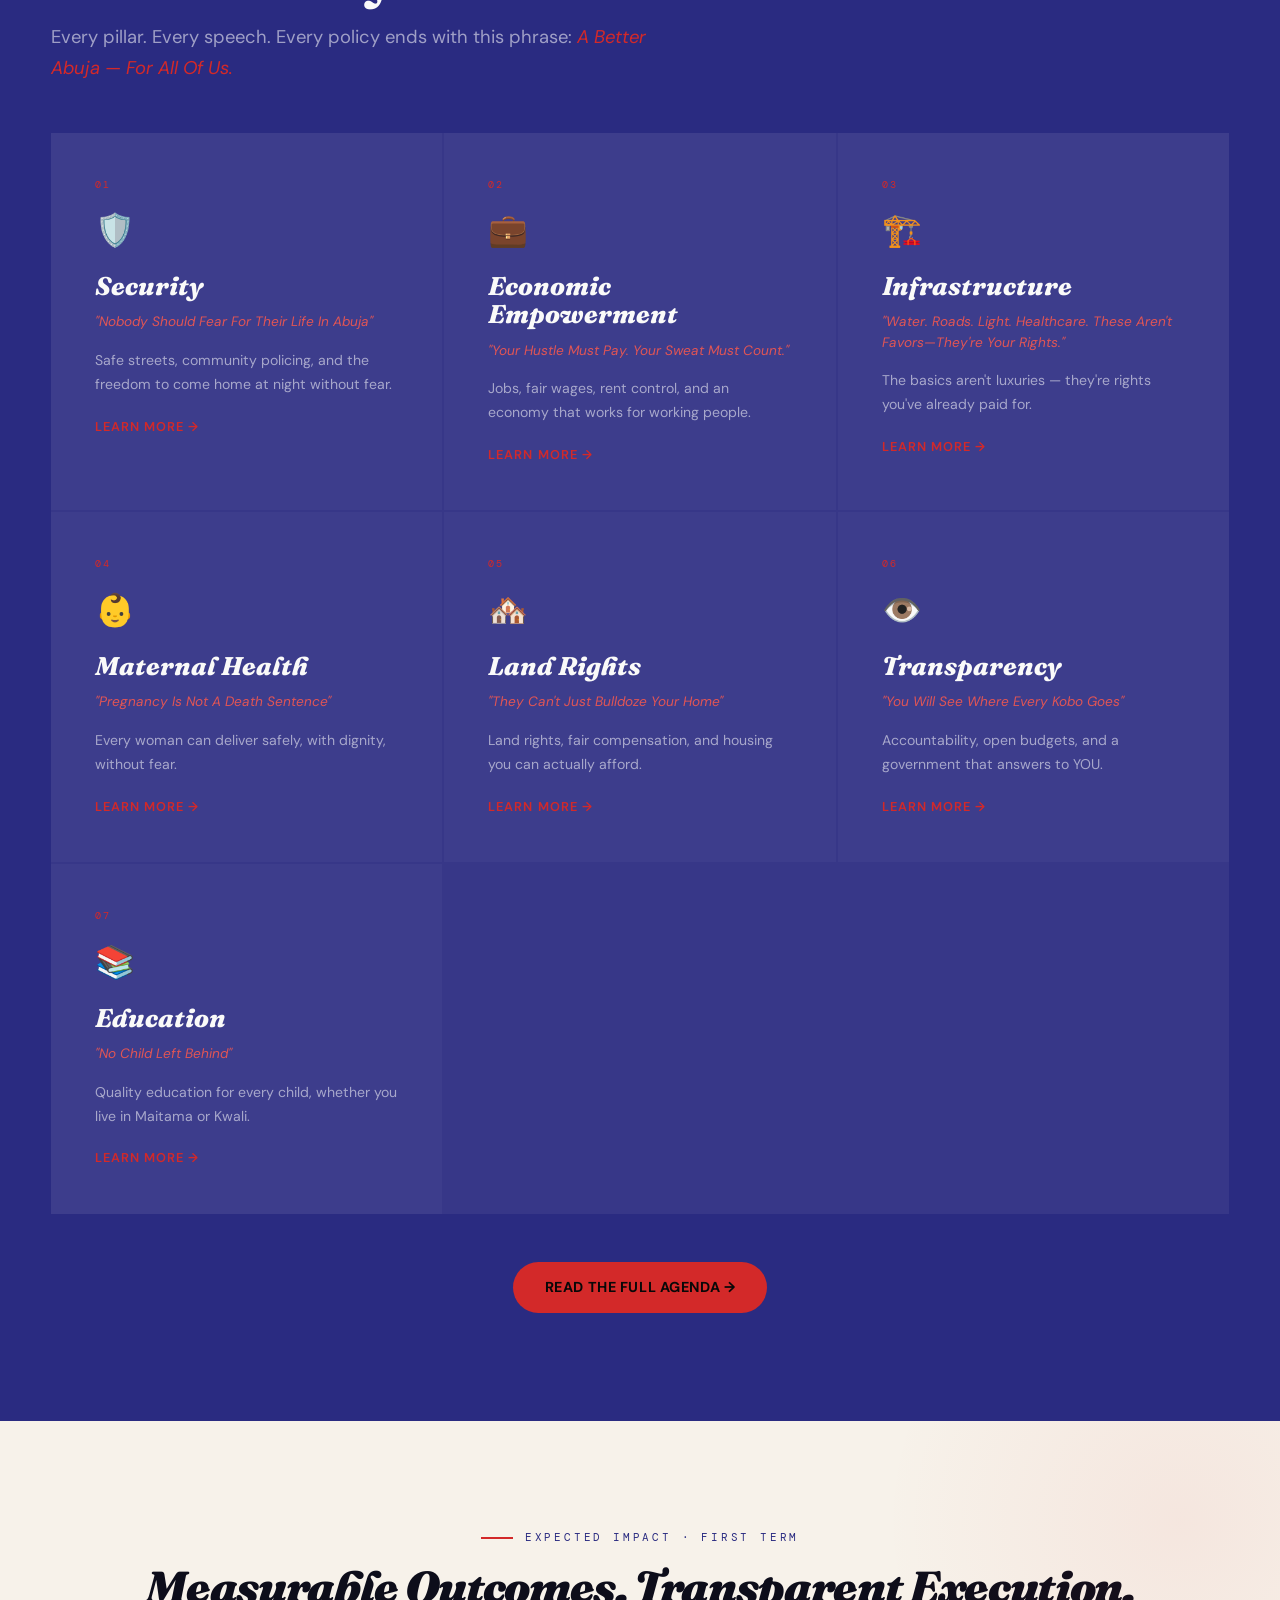
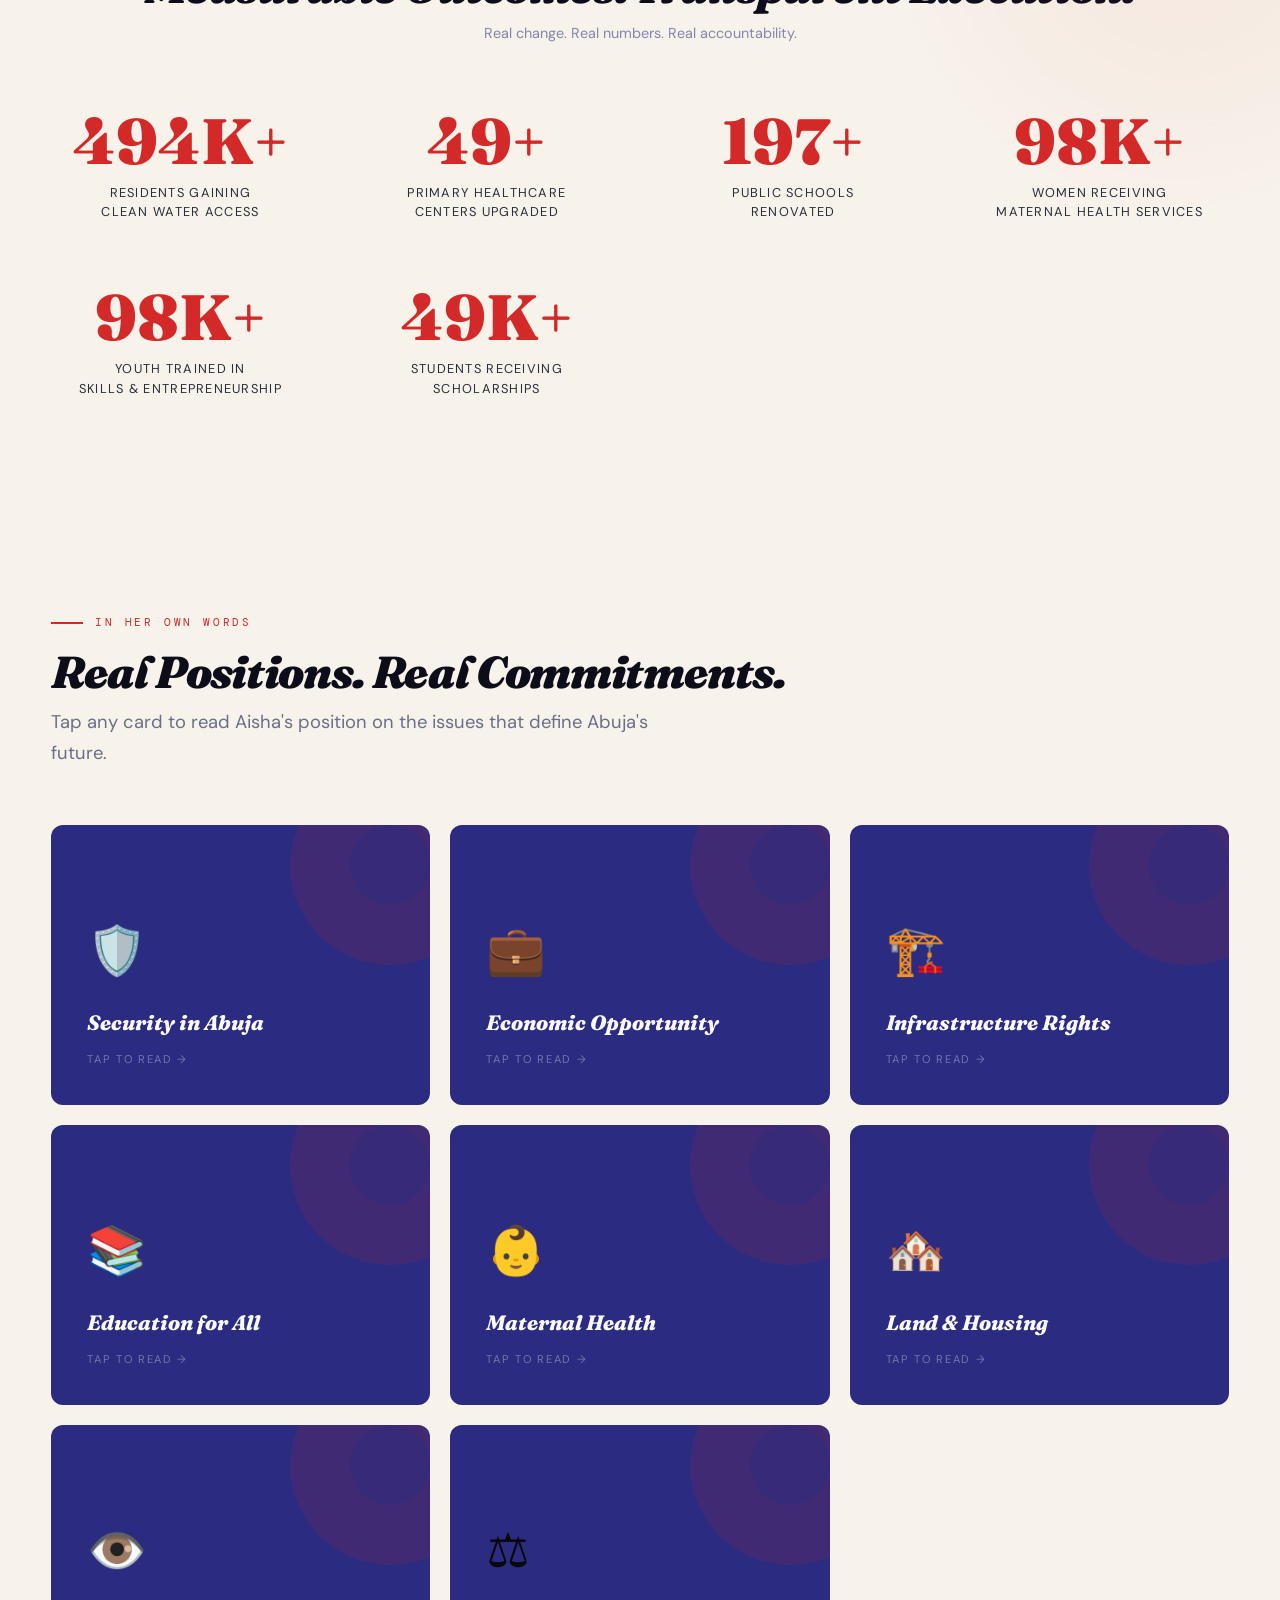
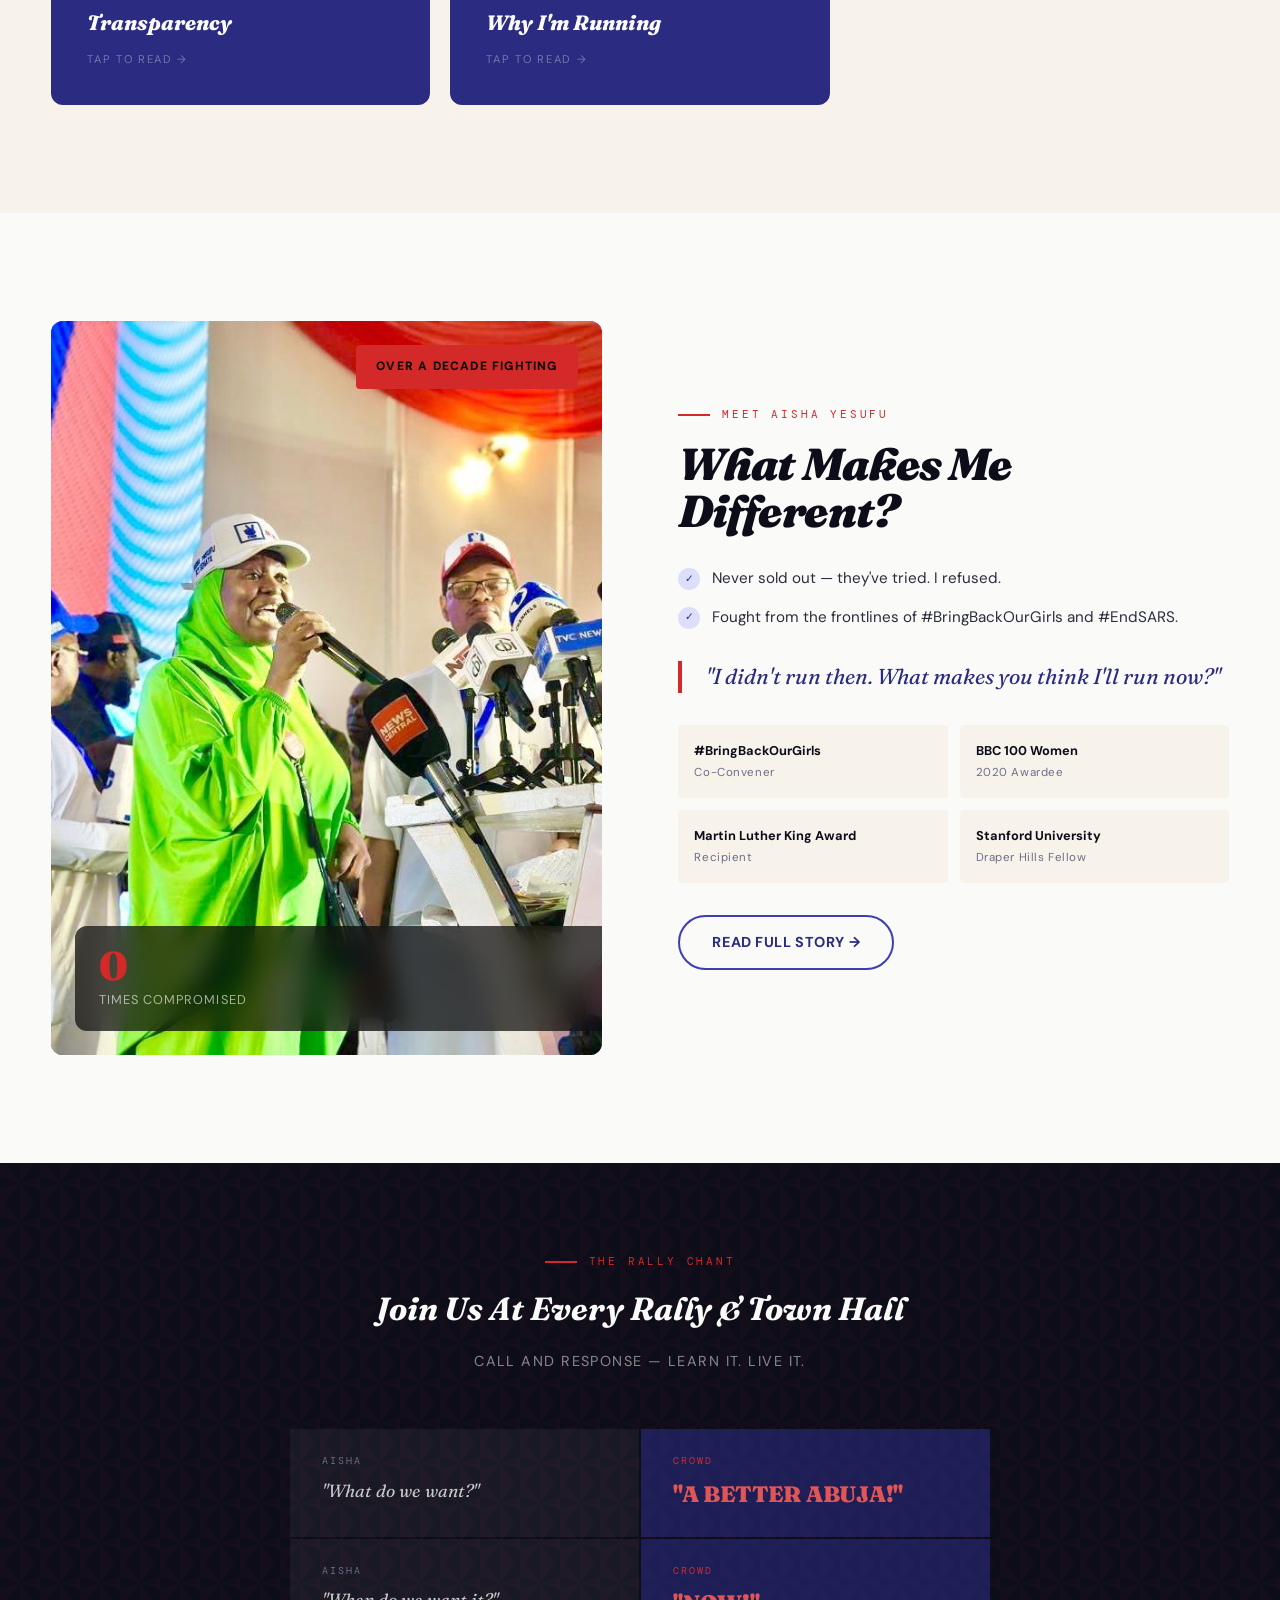
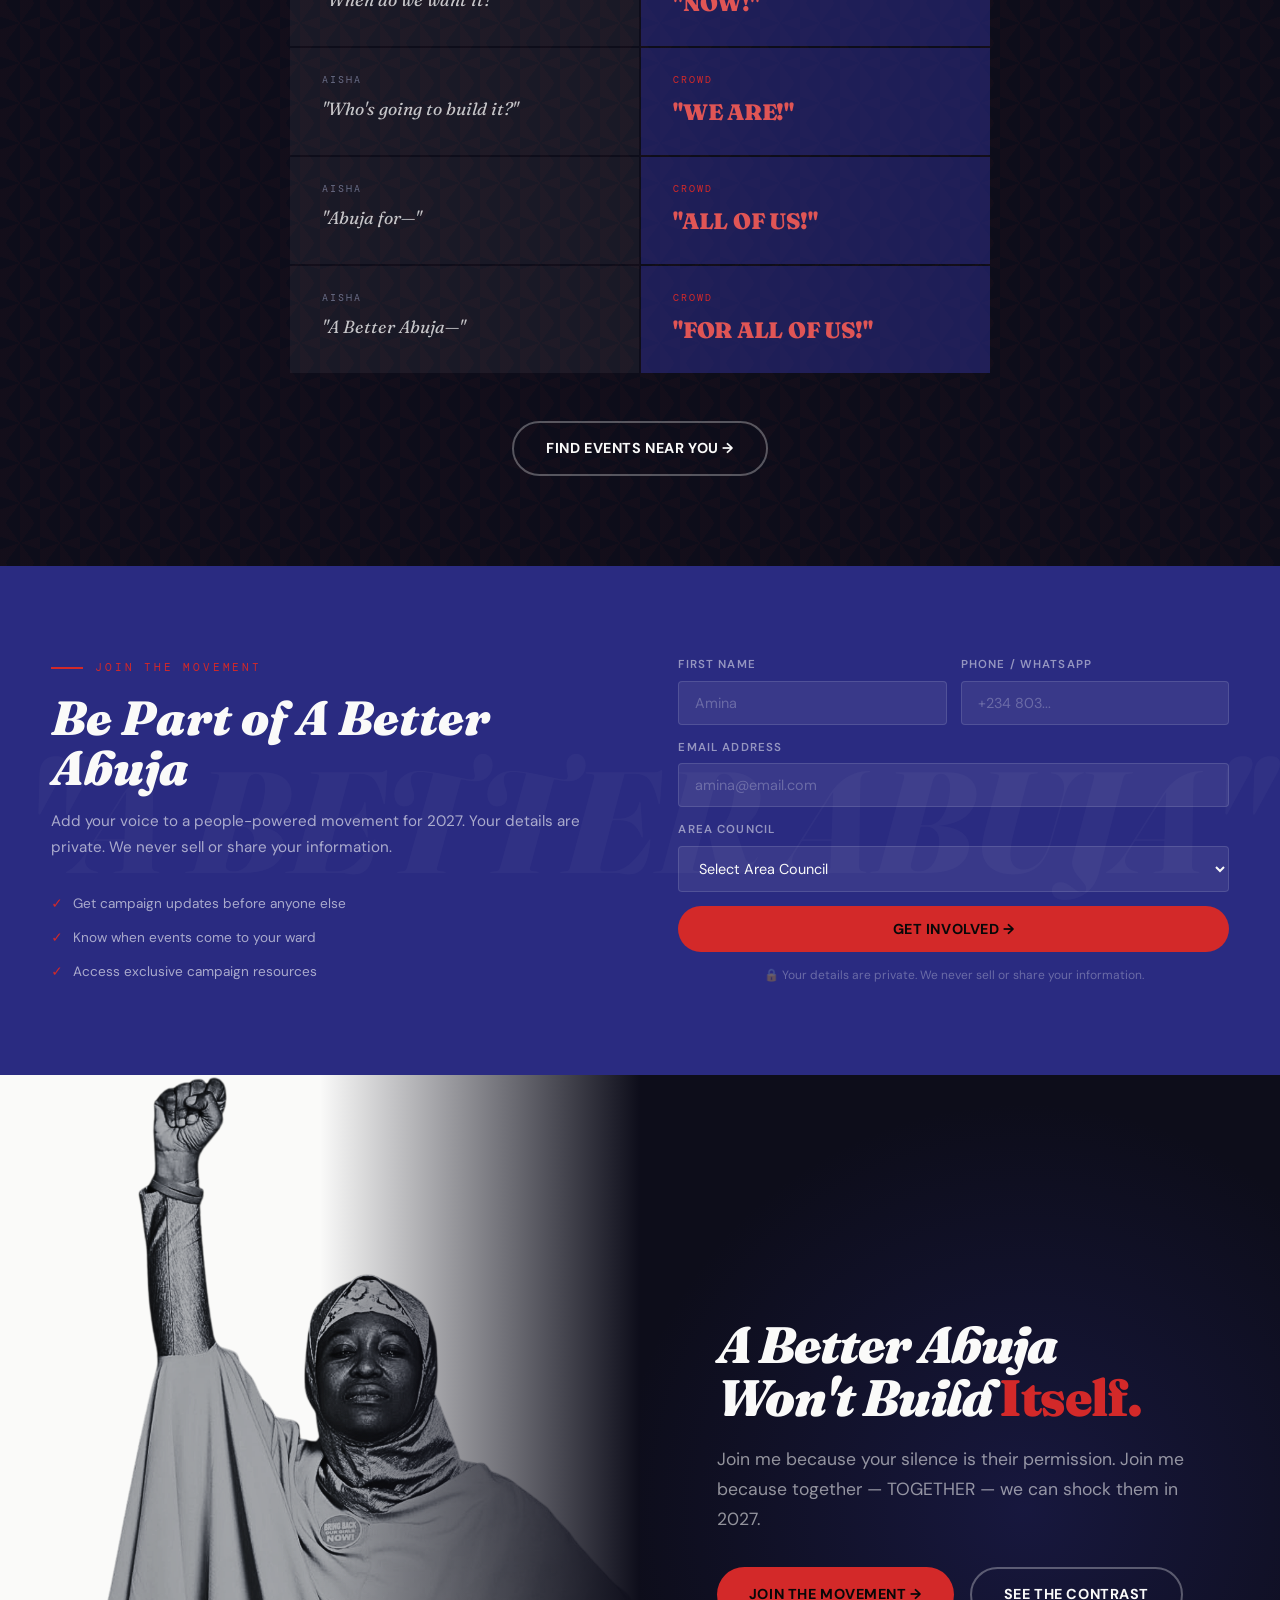
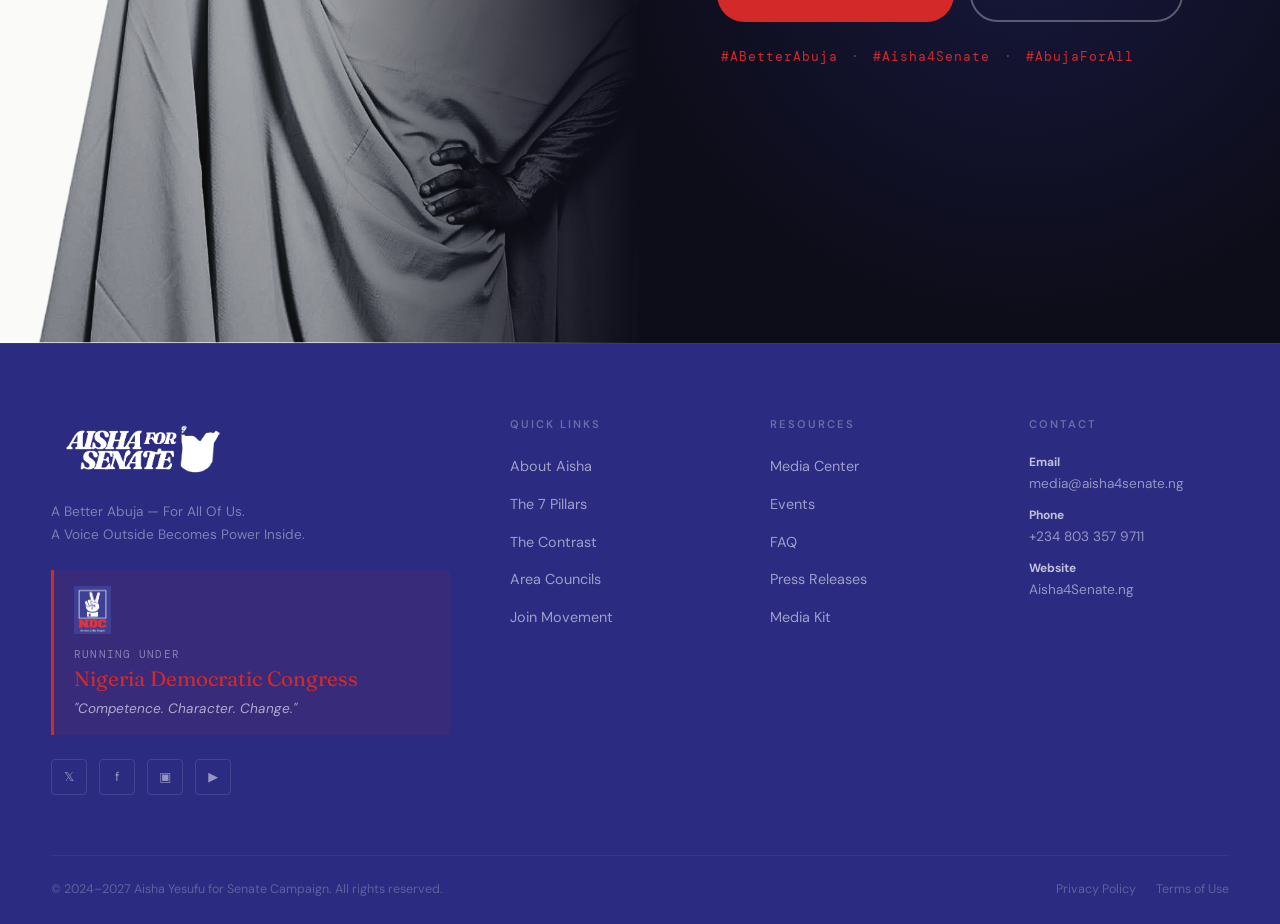
==== commit dd80f4d3: "fix heroes" ====
--- a/index.html
+++ b/index.html
@@ -55,7 +55,7 @@
     </div>
     <!-- RIGHT: Text -->
     <div class="hero-text-col">
-      <div class="hero-badge">FCT Senate 2027 · NDC</div>
+      <div class="hero-badge" style="color:#fff;border-color:rgba(255,255,255,.3);background:rgba(255,255,255,.1)">FCT Senate 2027 · NDC</div>
       <h1 class="hero-headline">
         A Better<br><span class="gold">Abuja.</span>
       </h1>
--- a/css/styles.css
+++ b/css/styles.css
@@ -112,7 +112,7 @@
   transition: background 0.4s, box-shadow 0.4s;
 }
 .nav.scrolled {
-  background: rgba(8,8,8,0.95);
+  background: rgba(42,43,129,0.97);
   backdrop-filter: blur(12px);
   box-shadow: 0 1px 0 rgba(255,255,255,0.08);
 }
@@ -337,7 +337,7 @@
 /* ─── HOMEPAGE HERO ───────────────────────────────────────── */
 .hero {
   min-height: 100vh;
-  background: var(--near-black);
+  background: var(--green-deep);
   display: flex;
   flex-direction: column;
   justify-content: flex-end;
@@ -633,7 +633,7 @@
 /* ─── PILLARS SECTION ─────────────────────────────────────── */
 .pillars-section {
   padding: clamp(80px, 12vh, 140px) 0;
-  background: var(--near-black);
+  background: var(--green-deep);
   position: relative;
   overflow: hidden;
 }
@@ -1197,7 +1197,7 @@
 
 /* ─── FOOTER ──────────────────────────────────────────────── */
 .footer {
-  background: var(--black);
+  background: var(--green-deep);
   padding: clamp(60px, 8vh, 100px) 0 0;
   border-top: 1px solid rgba(255,255,255,0.06);
 }
@@ -2491,7 +2491,7 @@
 }
 .hero-text-col > * { position: relative; z-index: 1; }
 /* Remove old bg image approach when split is used */
-.hero-split-inner ~ .hero-stats { position: relative; z-index: 2; background: rgba(0,0,0,.35); }
+.hero-split-inner ~ .hero-stats { position: relative; z-index: 2; background: var(--green-deep); }
 
 /* ─── PAGE HERO — IMAGE RIGHT ────────────────────────────────── */
 .page-header {
@@ -2547,9 +2547,11 @@
   .hero-text-col { padding: 40px 0 60px; }
 }
 
+
+
 /* ─── TV-STYLE VIDEO ─────────────────────────────────────────── */
 .tv-section {
-  background: #0a0a14;
+  background: var(--green-deep);
   padding: 80px 0 60px;
   text-align: center;
 }
@@ -2572,7 +2574,7 @@
   border-radius: 0 0 4px 4px;
 }
 .tv-body {
-  background: linear-gradient(160deg, #1e1e30, #12121f);
+  background: linear-gradient(160deg, #1a1b60, #0f1045);
   border-radius: 20px 20px 8px 8px;
   padding: 24px 24px 20px;
   box-shadow:
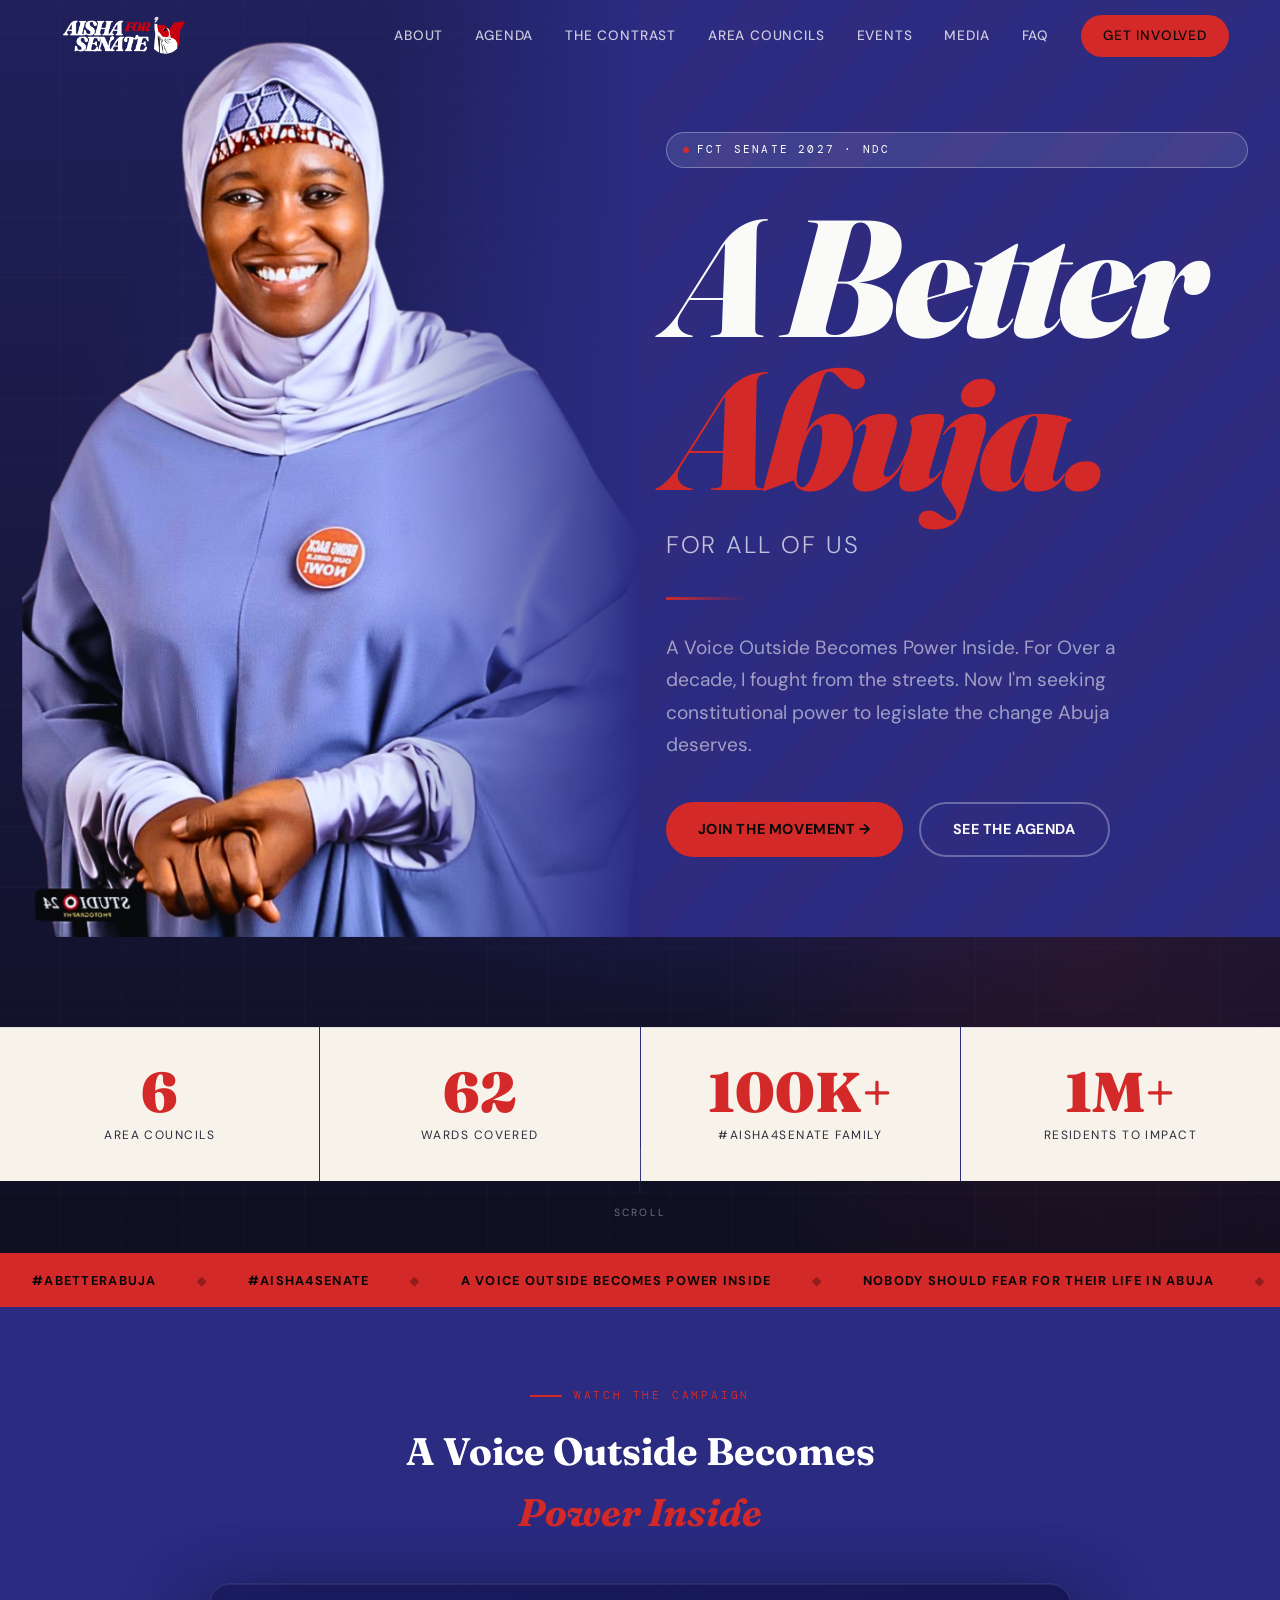
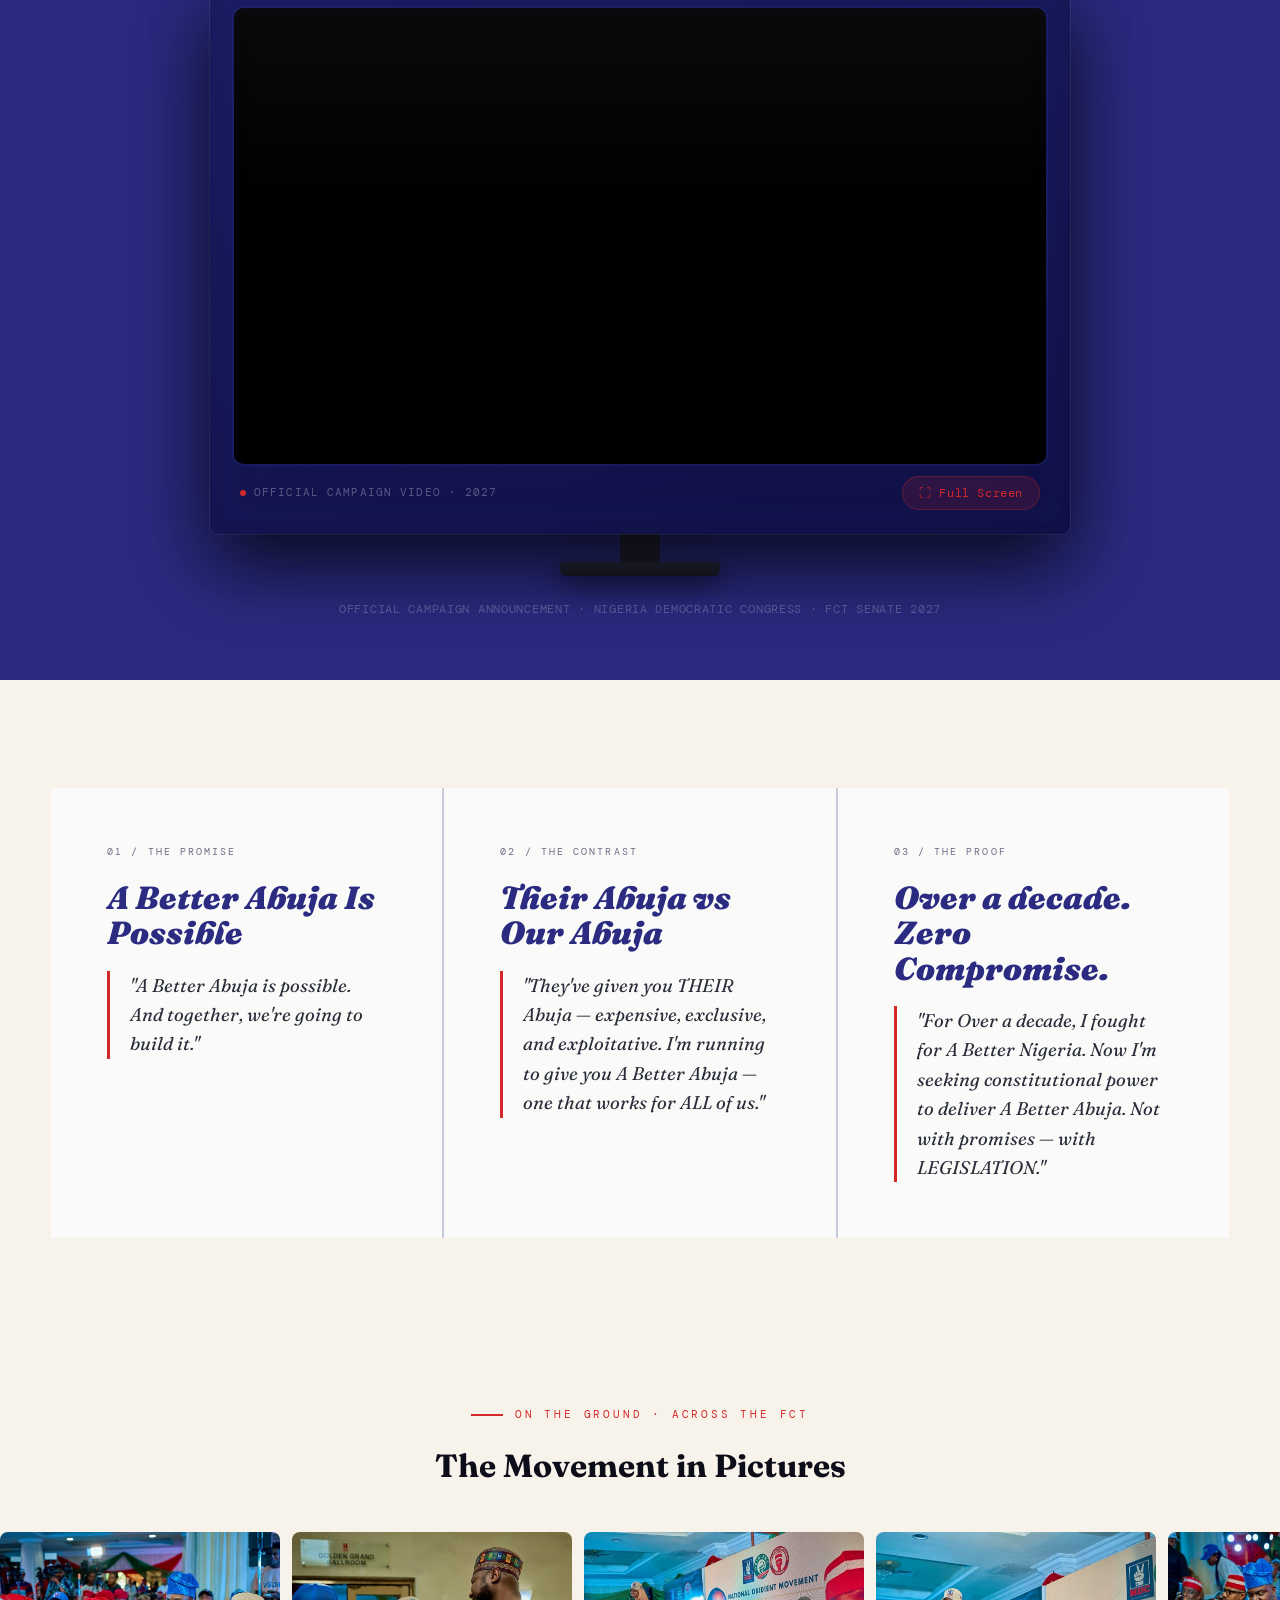
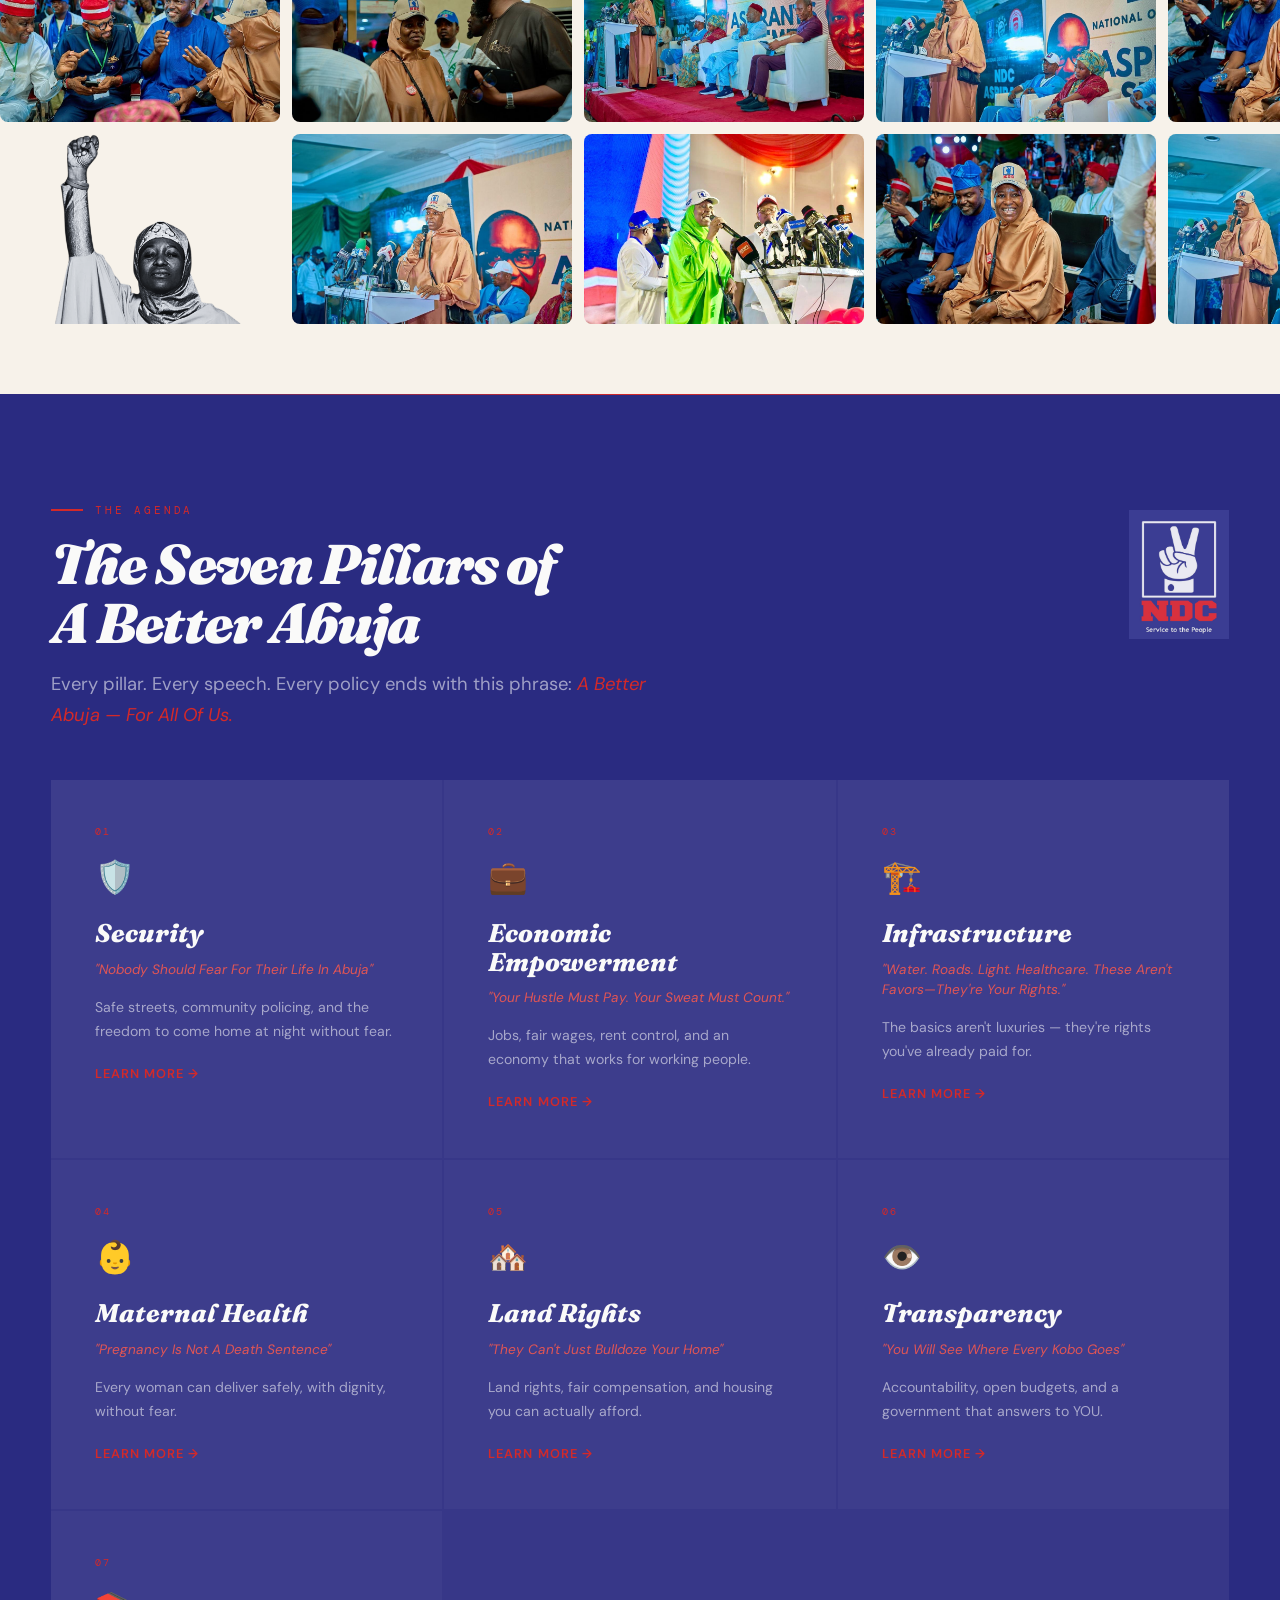
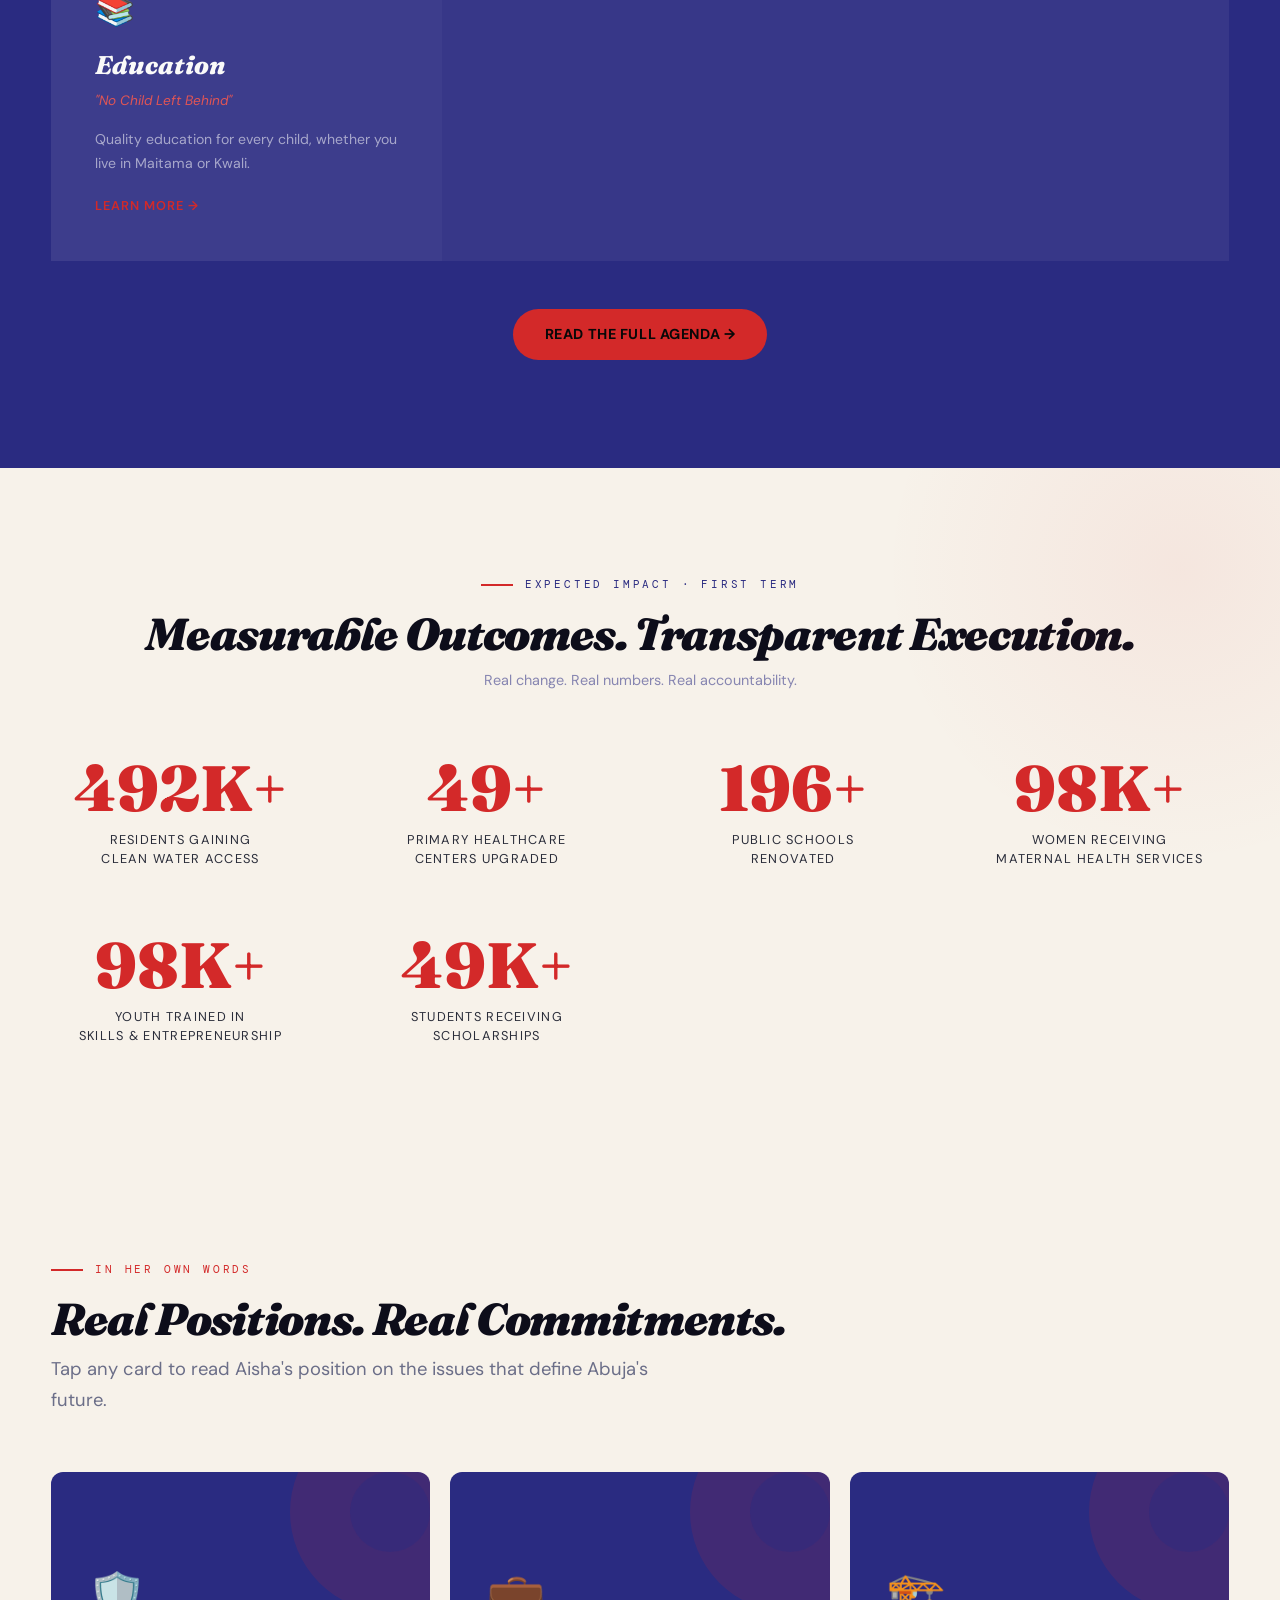
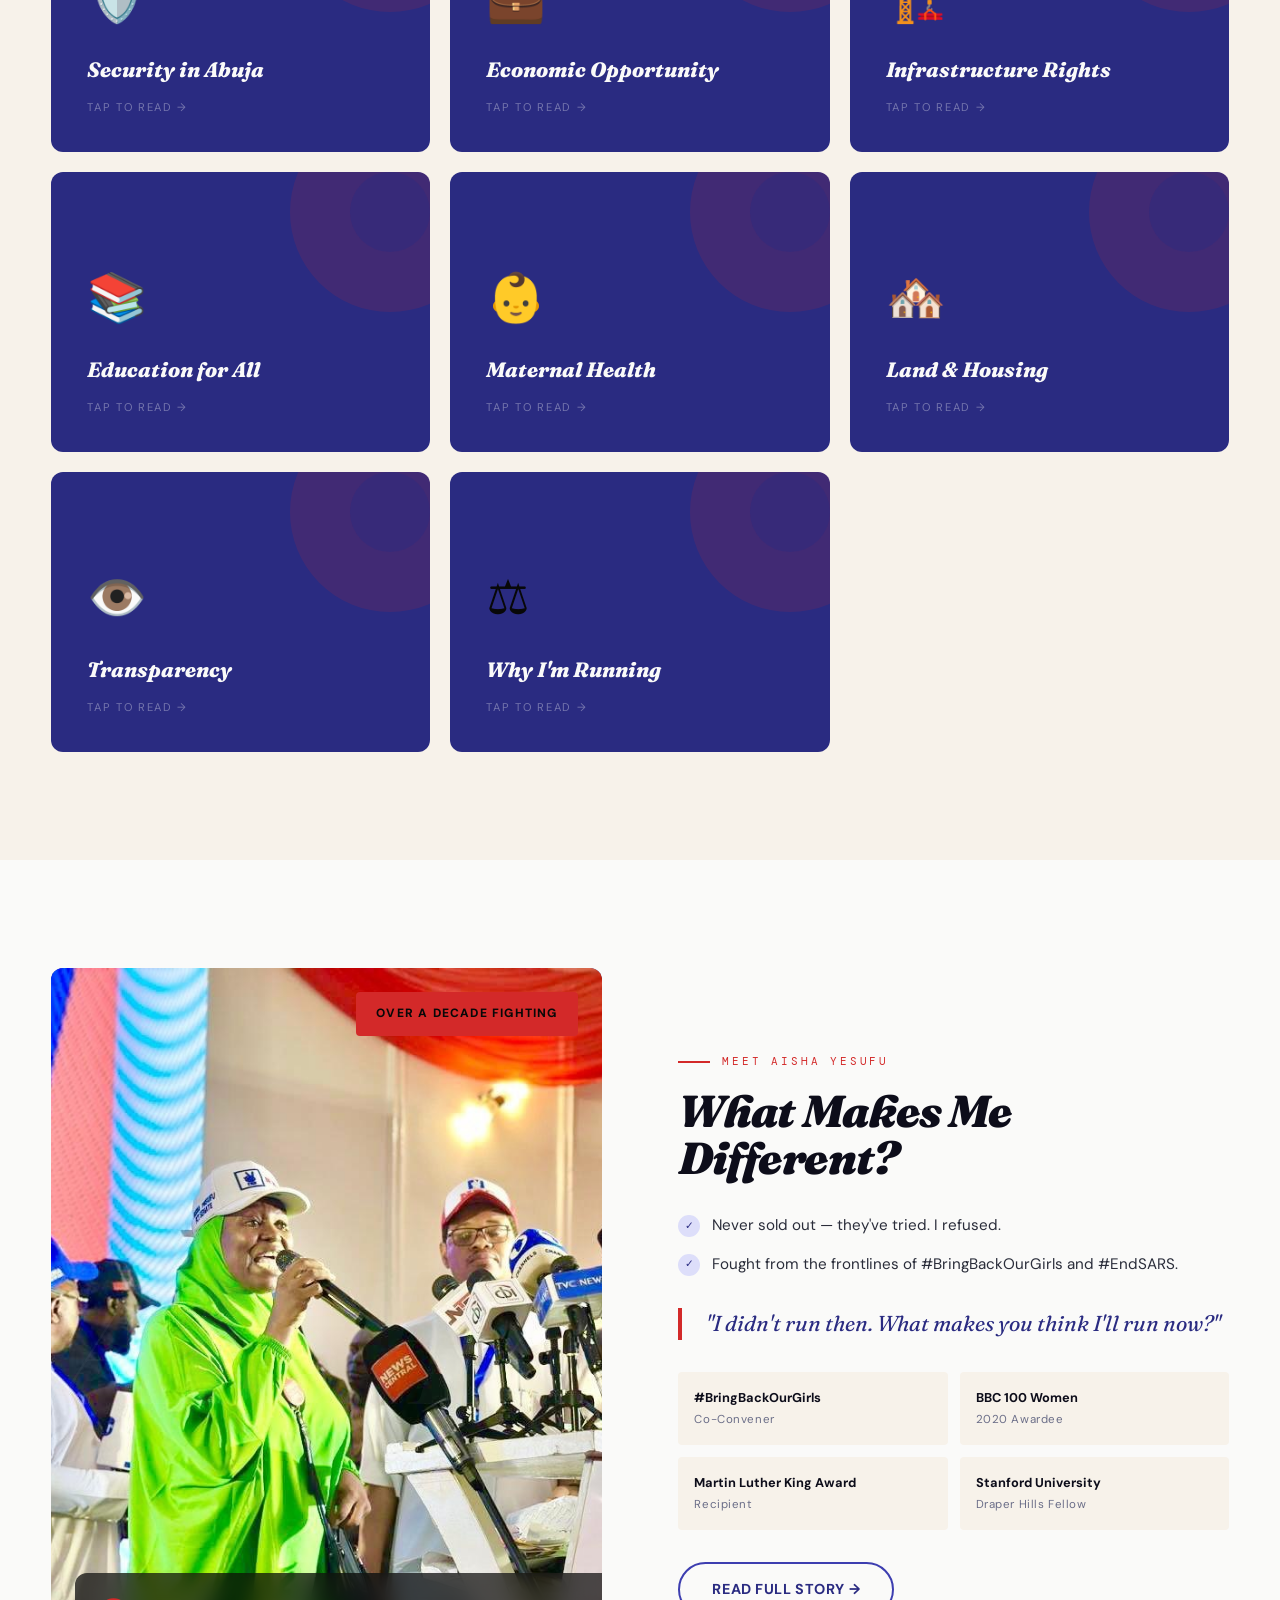
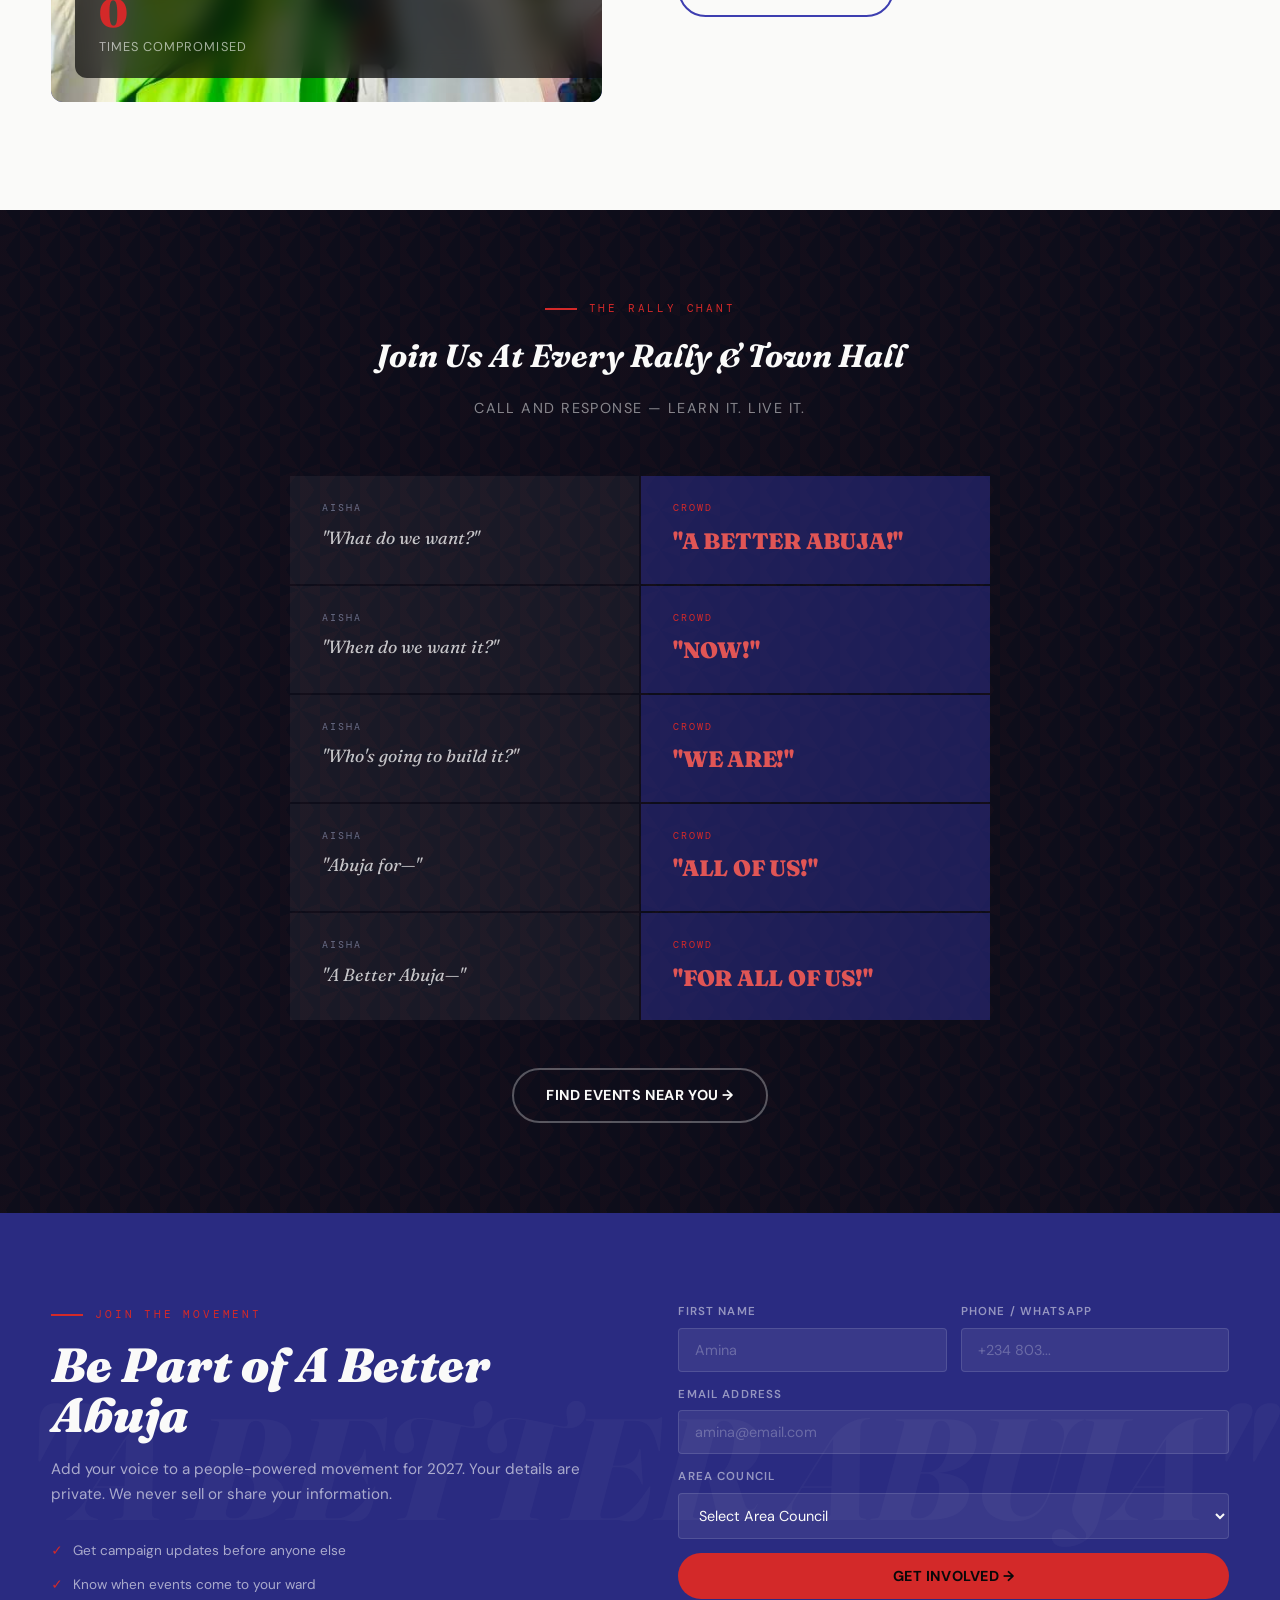
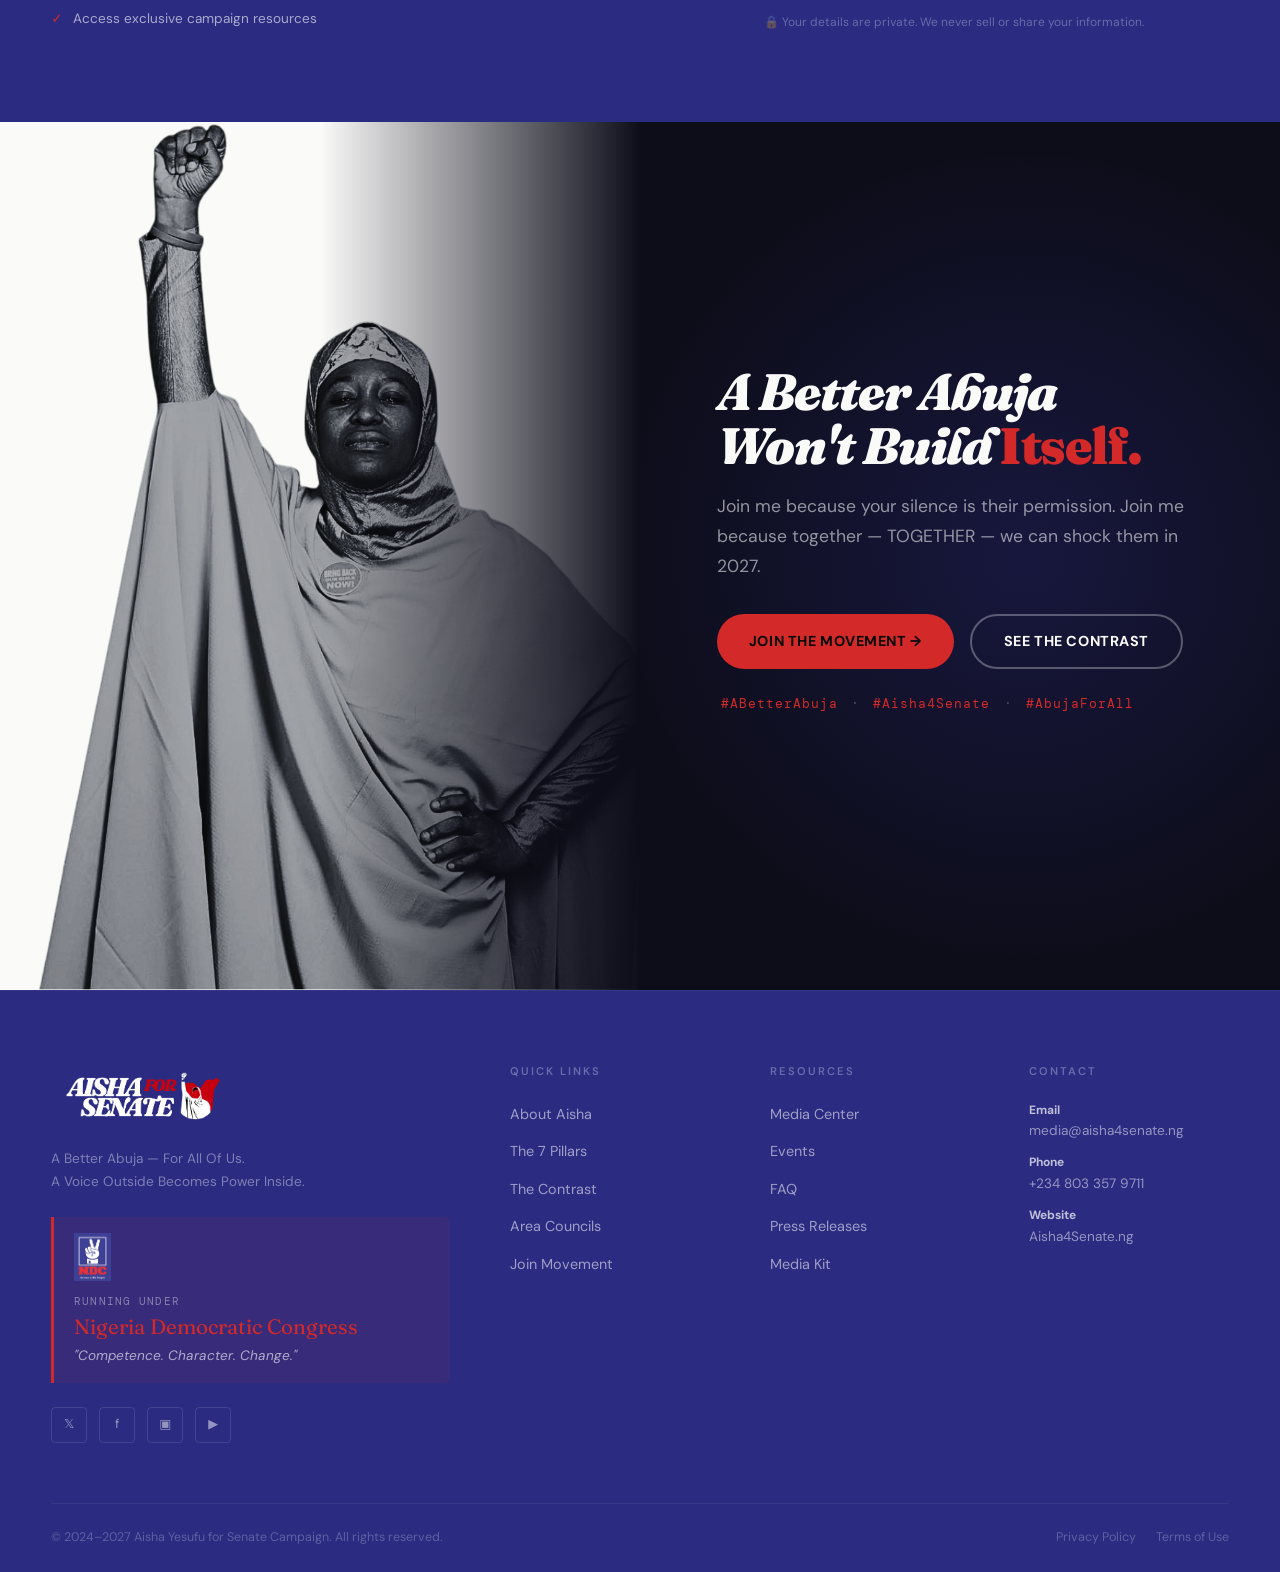
==== commit 09f8d084: "fix it" ====
--- a/index.html
+++ b/index.html
@@ -163,6 +163,59 @@
         <h3>Over a decade. Zero Compromise.</h3>
         <blockquote>"For Over a decade, I fought for A Better Nigeria. Now I'm seeking constitutional power to deliver A Better Abuja. Not with promises — with LEGISLATION."</blockquote>
       </div>
+    </div>
+  </div>
+</section>
+
+
+<!-- ═══ SCROLLING PHOTO GALLERY ══════════════════════════════ -->
+<section class="gallery-strip-section">
+  <div class="gallery-strip-header reveal">
+    <div class="section-eyebrow" style="justify-content:center">On The Ground · Across The FCT</div>
+    <h2 style="font-family:var(--font-display);font-size:clamp(1.4rem,3vw,2rem);color:var(--near-black);text-align:center;margin-top:.5rem">The Movement in Pictures</h2>
+  </div>
+  <!-- Row 1 — scrolls left -->
+  <div class="gallery-track-wrapper">
+    <div class="gallery-track track-left">
+      <div class="gallery-item"><img src="/images/aishapic5.jpg" alt="Campaign" loading="lazy"></div>
+      <div class="gallery-item"><img src="/images/aishapic6.jpg" alt="Campaign" loading="lazy"></div>
+      <div class="gallery-item"><img src="/images/aishapic7.jpg" alt="Campaign" loading="lazy"></div>
+      <div class="gallery-item"><img src="/images/aishapic8.jpg" alt="Campaign" loading="lazy"></div>
+      <div class="gallery-item"><img src="/images/aishapic9.jpg" alt="Campaign" loading="lazy"></div>
+      <div class="gallery-item"><img src="/images/aisha-about-bg.jpg" alt="Campaign" loading="lazy"></div>
+      <div class="gallery-item"><img src="/images/aisha-page-hero.jpg" alt="Campaign" loading="lazy"></div>
+      <div class="gallery-item"><img src="/images/aisha-rally-hands.jpg" alt="Campaign" loading="lazy"></div>
+      <!-- Duplicate for seamless loop -->
+      <div class="gallery-item"><img src="/images/aishapic5.jpg" alt="Campaign" loading="lazy"></div>
+      <div class="gallery-item"><img src="/images/aishapic6.jpg" alt="Campaign" loading="lazy"></div>
+      <div class="gallery-item"><img src="/images/aishapic7.jpg" alt="Campaign" loading="lazy"></div>
+      <div class="gallery-item"><img src="/images/aishapic8.jpg" alt="Campaign" loading="lazy"></div>
+      <div class="gallery-item"><img src="/images/aishapic9.jpg" alt="Campaign" loading="lazy"></div>
+      <div class="gallery-item"><img src="/images/aisha-about-bg.jpg" alt="Campaign" loading="lazy"></div>
+      <div class="gallery-item"><img src="/images/aisha-page-hero.jpg" alt="Campaign" loading="lazy"></div>
+      <div class="gallery-item"><img src="/images/aisha-rally-hands.jpg" alt="Campaign" loading="lazy"></div>
+    </div>
+  </div>
+  <!-- Row 2 — scrolls right -->
+  <div class="gallery-track-wrapper" style="margin-top:12px">
+    <div class="gallery-track track-right">
+      <div class="gallery-item"><img src="/images/aisha-rally-hands.jpg" alt="Campaign" loading="lazy"></div>
+      <div class="gallery-item"><img src="/images/aisha-contrast.jpg" alt="Campaign" loading="lazy"></div>
+      <div class="gallery-item"><img src="/images/aisha-portrait-main.jpg" alt="Campaign" loading="lazy"></div>
+      <div class="gallery-item"><img src="/images/aishapic9.jpg" alt="Campaign" loading="lazy"></div>
+      <div class="gallery-item"><img src="/images/aishapic8.jpg" alt="Campaign" loading="lazy"></div>
+      <div class="gallery-item"><img src="/images/aishapic7.jpg" alt="Campaign" loading="lazy"></div>
+      <div class="gallery-item"><img src="/images/aishapic6.jpg" alt="Campaign" loading="lazy"></div>
+      <div class="gallery-item"><img src="/images/aisha-pillars.jpg" alt="Campaign" loading="lazy"></div>
+      <!-- Duplicate -->
+      <div class="gallery-item"><img src="/images/aisha-rally-hands.jpg" alt="Campaign" loading="lazy"></div>
+      <div class="gallery-item"><img src="/images/aisha-contrast.jpg" alt="Campaign" loading="lazy"></div>
+      <div class="gallery-item"><img src="/images/aisha-portrait-main.jpg" alt="Campaign" loading="lazy"></div>
+      <div class="gallery-item"><img src="/images/aishapic9.jpg" alt="Campaign" loading="lazy"></div>
+      <div class="gallery-item"><img src="/images/aishapic8.jpg" alt="Campaign" loading="lazy"></div>
+      <div class="gallery-item"><img src="/images/aishapic7.jpg" alt="Campaign" loading="lazy"></div>
+      <div class="gallery-item"><img src="/images/aishapic6.jpg" alt="Campaign" loading="lazy"></div>
+      <div class="gallery-item"><img src="/images/aisha-pillars.jpg" alt="Campaign" loading="lazy"></div>
     </div>
   </div>
 </section>
--- a/css/styles.css
+++ b/css/styles.css
@@ -2718,7 +2718,7 @@
   width: auto;
   display: block;
   margin-bottom: 1rem;
-  filter: brightness(0) invert(1);
+  /* filter: brightness(0) invert(1); */
 }
 .footer-ndc-block {
   margin: 1.5rem 0;
@@ -2874,4 +2874,54 @@
   .cta-rally-image::after {
     background: linear-gradient(to bottom, transparent 40%, var(--near-black) 100%);
   }
-}+}
+
+/* ─── SCROLLING PHOTO GALLERY ────────────────────────────────── */
+.gallery-strip-section {
+  background: var(--cream);
+  padding: 60px 0 70px;
+  overflow: hidden;
+}
+.gallery-strip-header {
+  margin-bottom: 2.5rem;
+}
+.gallery-track-wrapper {
+  overflow: hidden;
+  width: 100%;
+}
+.gallery-track {
+  display: flex;
+  gap: 12px;
+  width: max-content;
+}
+.track-left {
+  animation: scrollLeft 40s linear infinite;
+}
+.track-right {
+  animation: scrollRight 40s linear infinite;
+}
+.gallery-track:hover { animation-play-state: paused; }
+@keyframes scrollLeft {
+  from { transform: translateX(0); }
+  to   { transform: translateX(-50%); }
+}
+@keyframes scrollRight {
+  from { transform: translateX(-50%); }
+  to   { transform: translateX(0); }
+}
+.gallery-item {
+  width: 280px;
+  height: 190px;
+  border-radius: 8px;
+  overflow: hidden;
+  flex-shrink: 0;
+}
+.gallery-item img {
+  width: 100%;
+  height: 100%;
+  object-fit: cover;
+  object-position: top center;
+  display: block;
+  transition: transform .4s ease;
+}
+.gallery-item:hover img { transform: scale(1.05); }
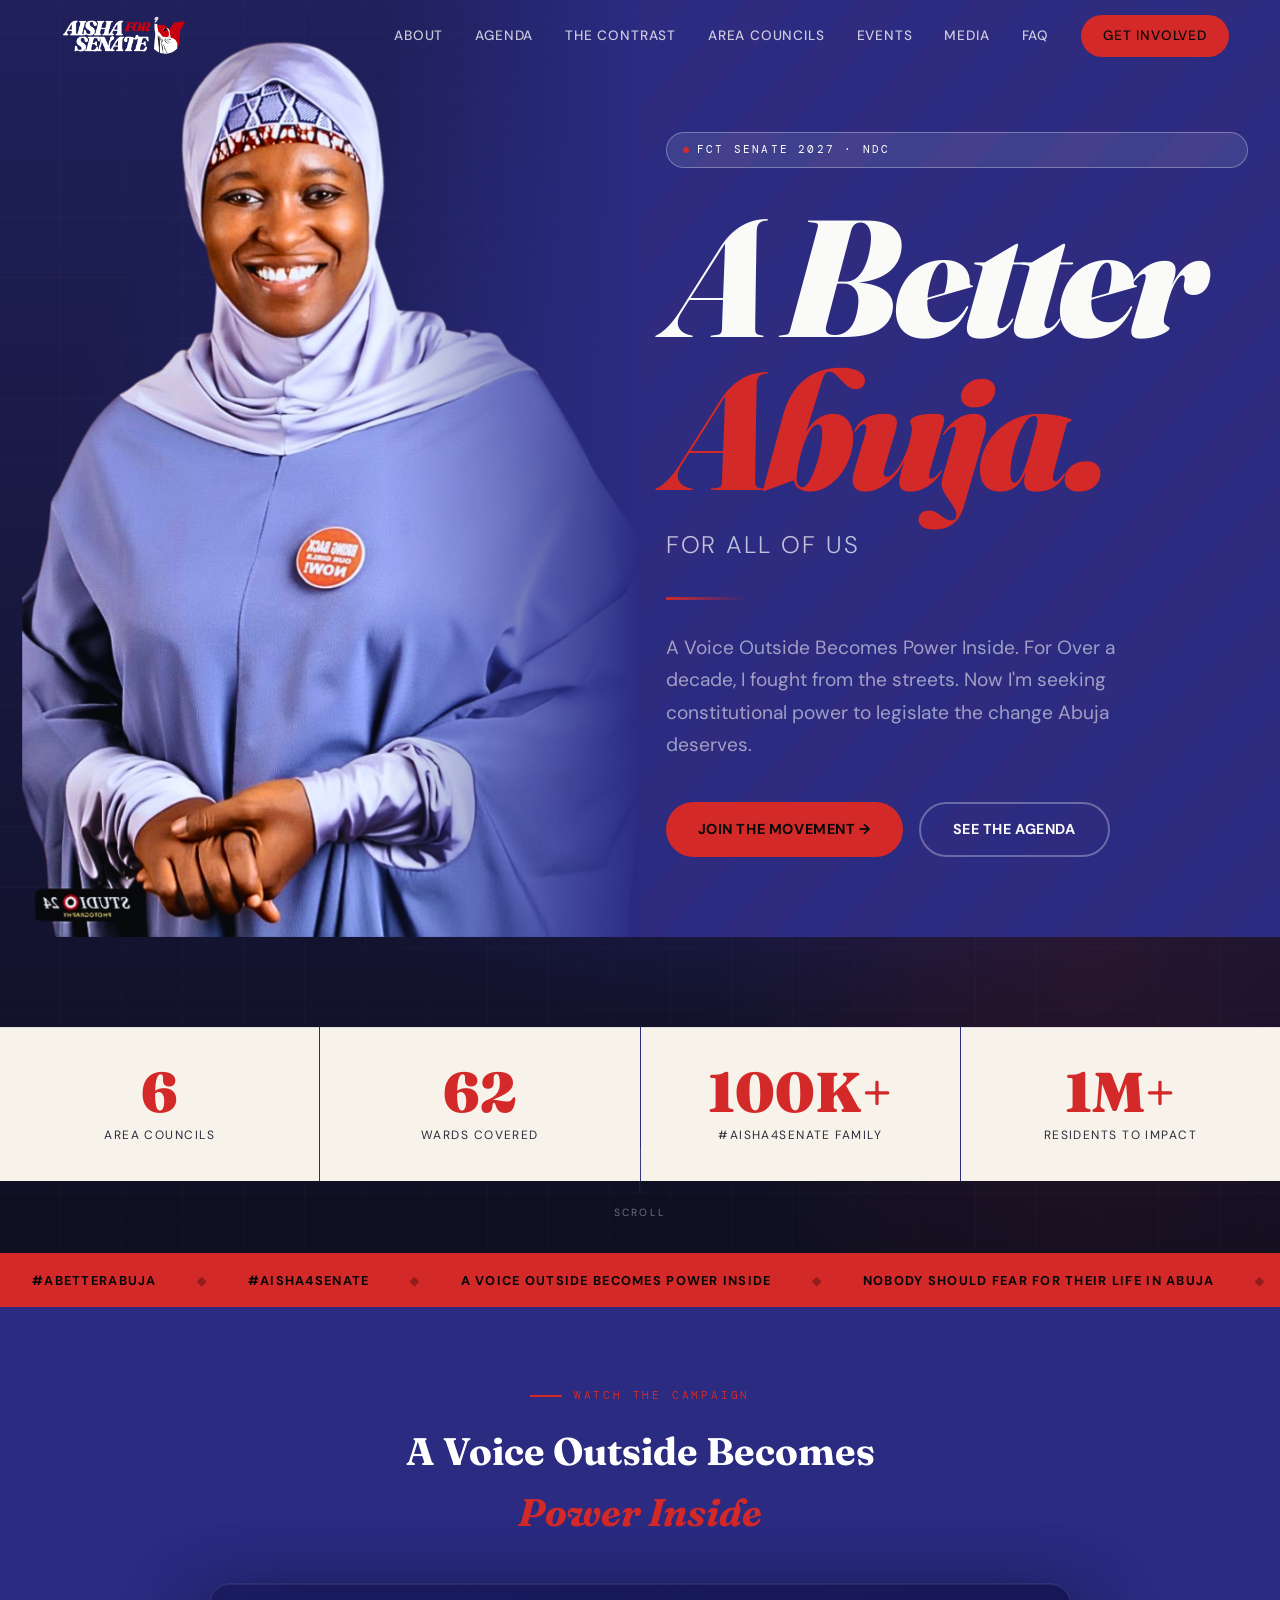
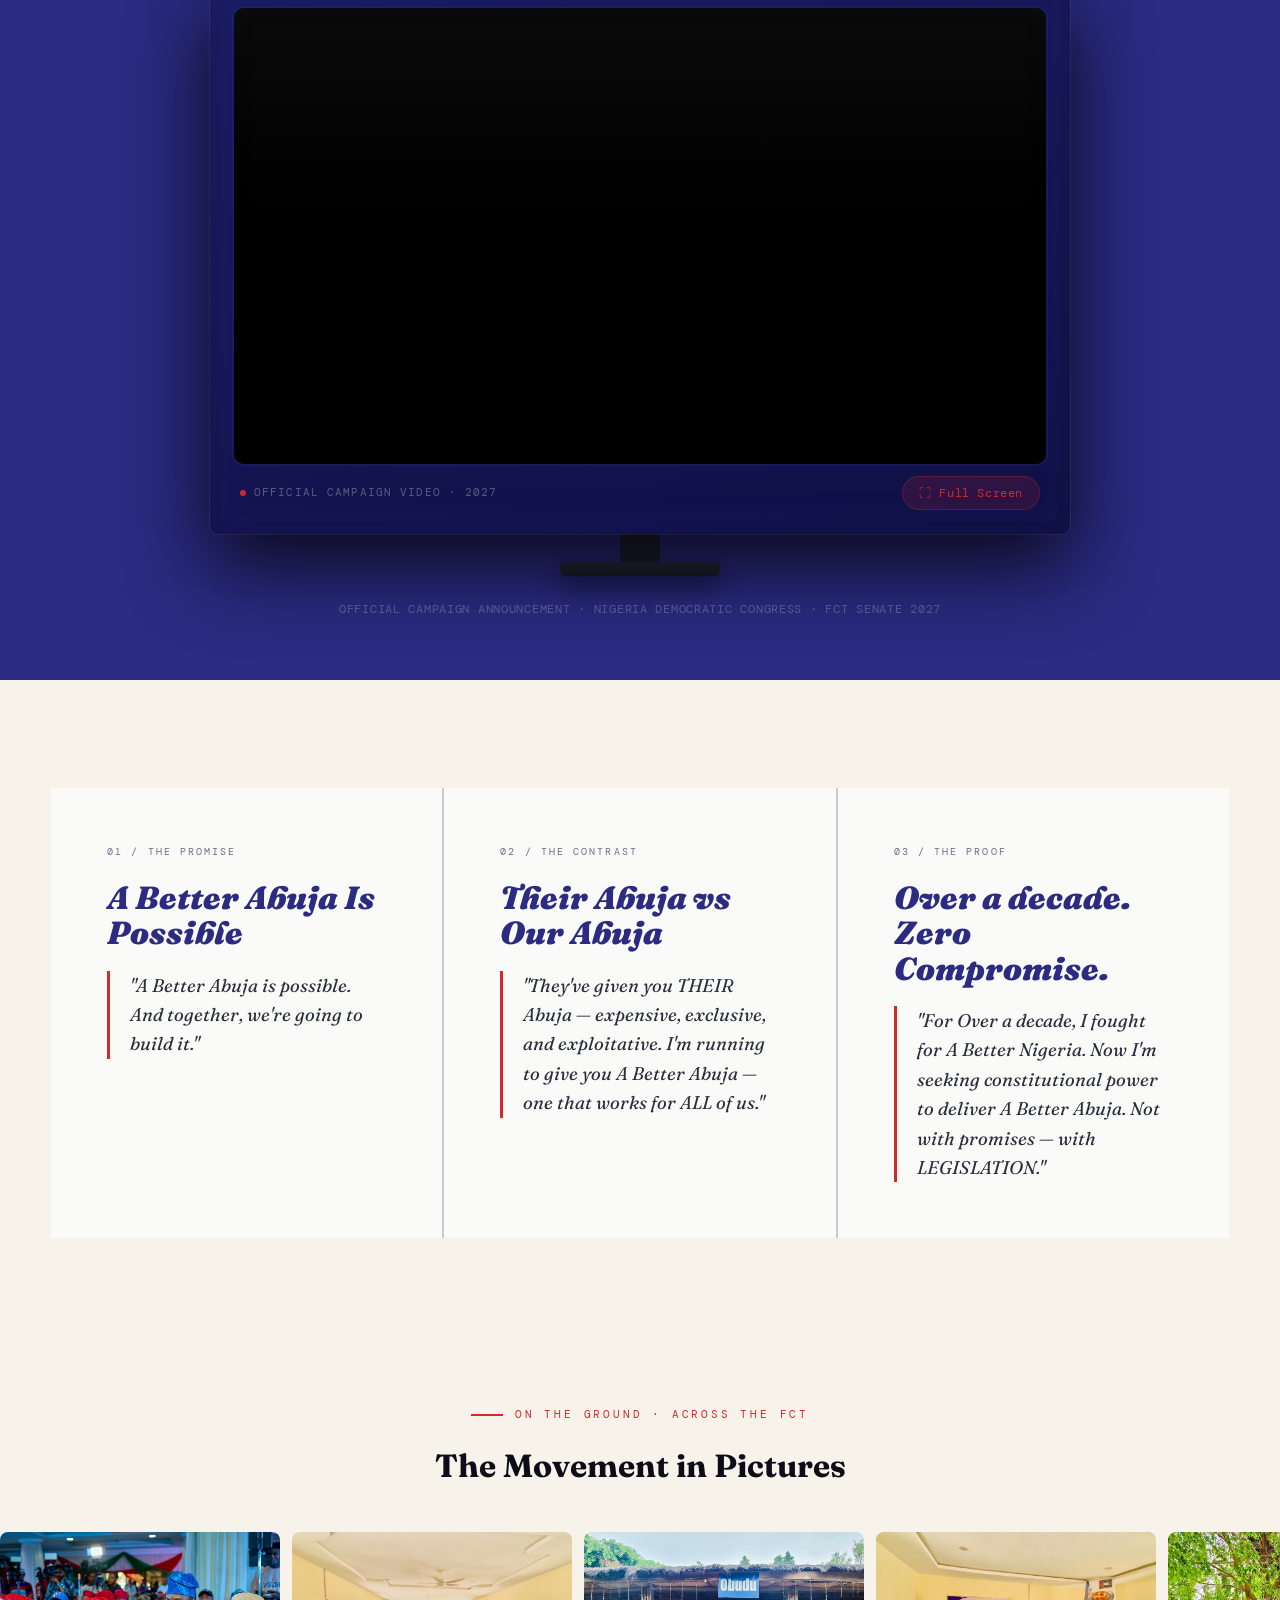
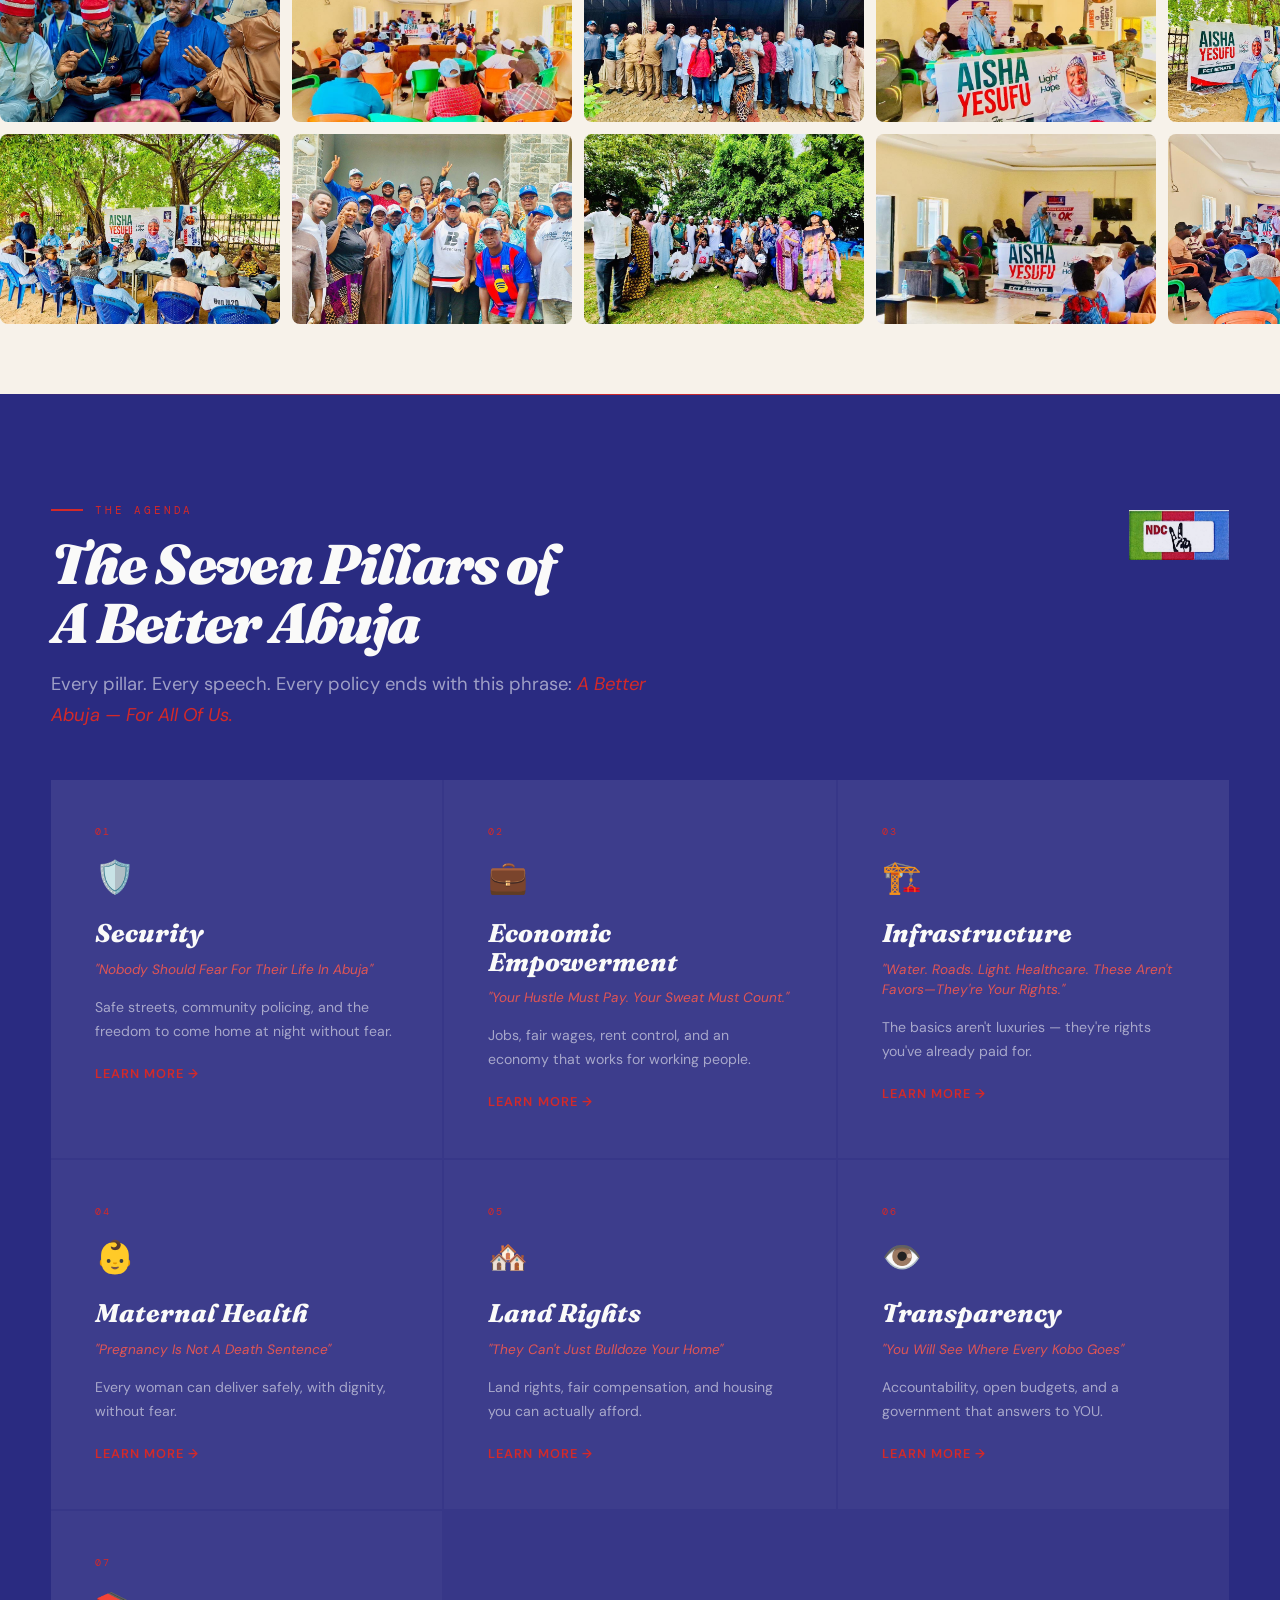
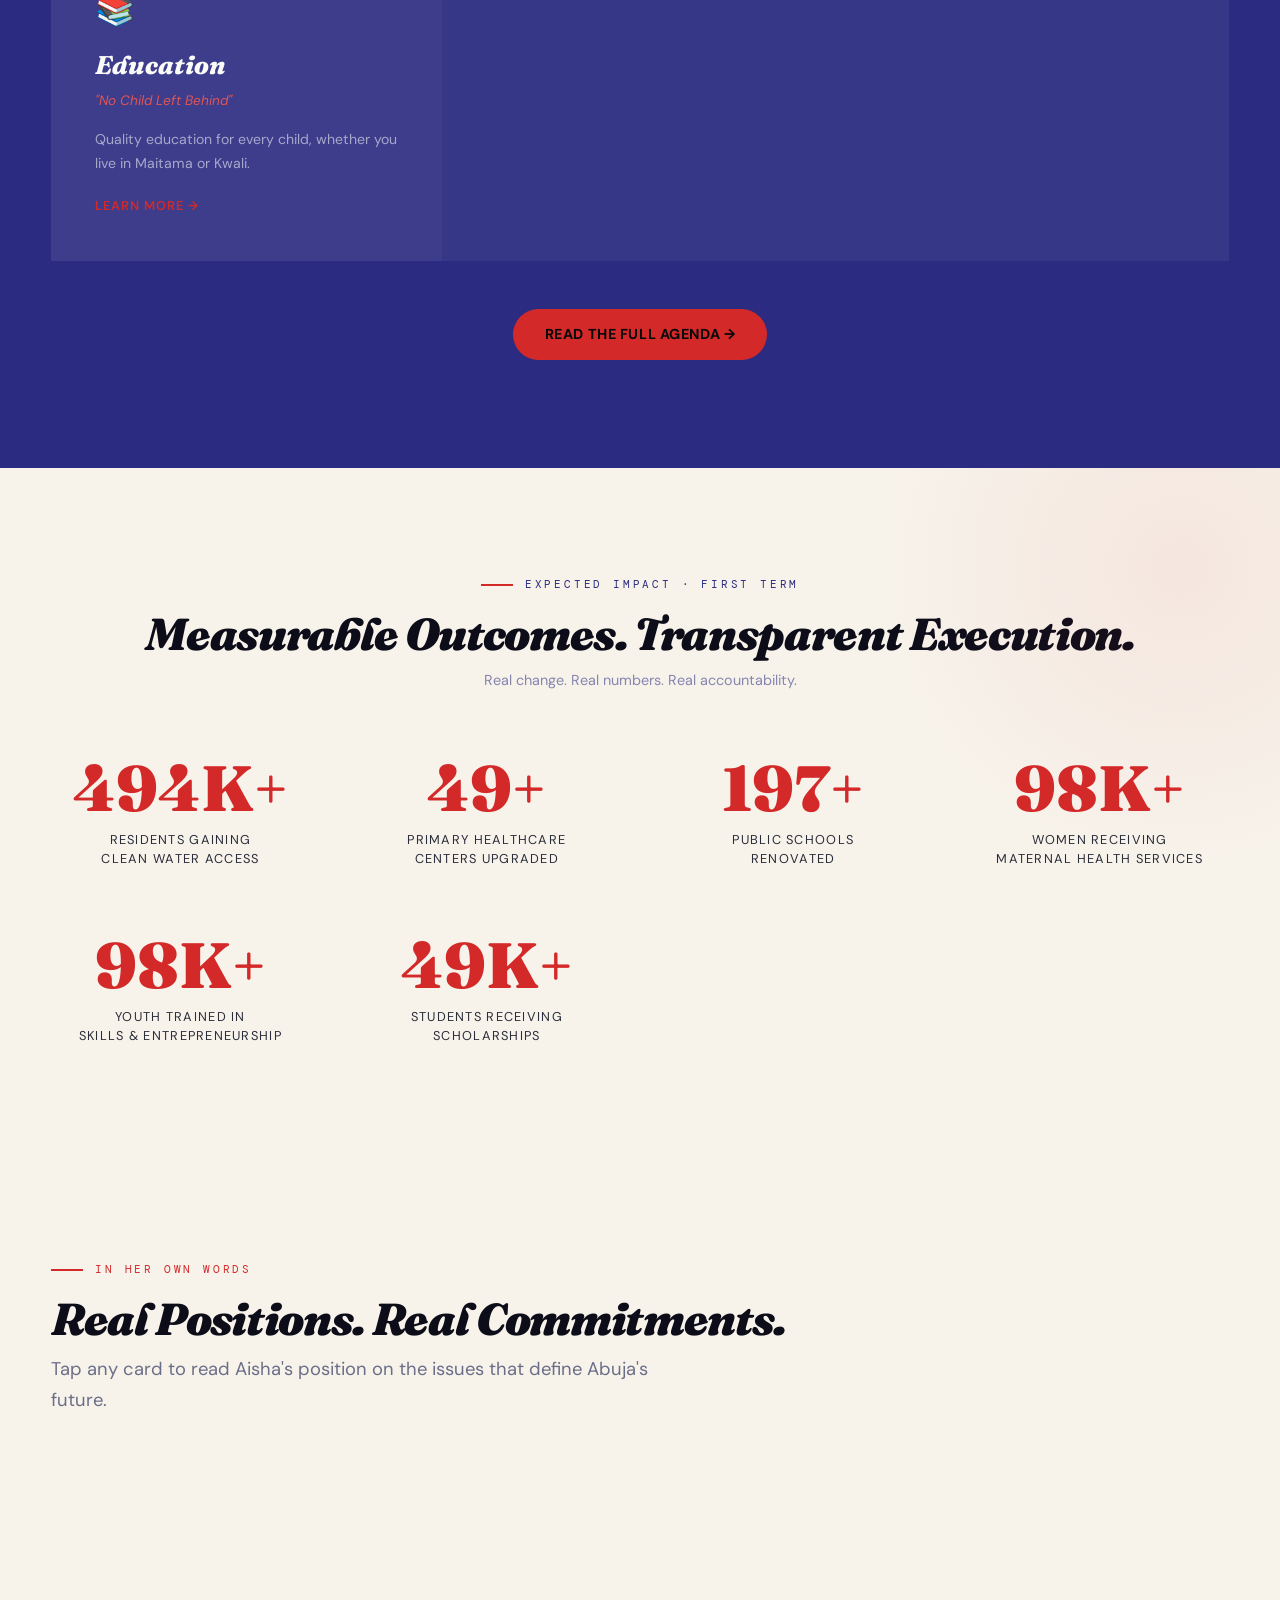
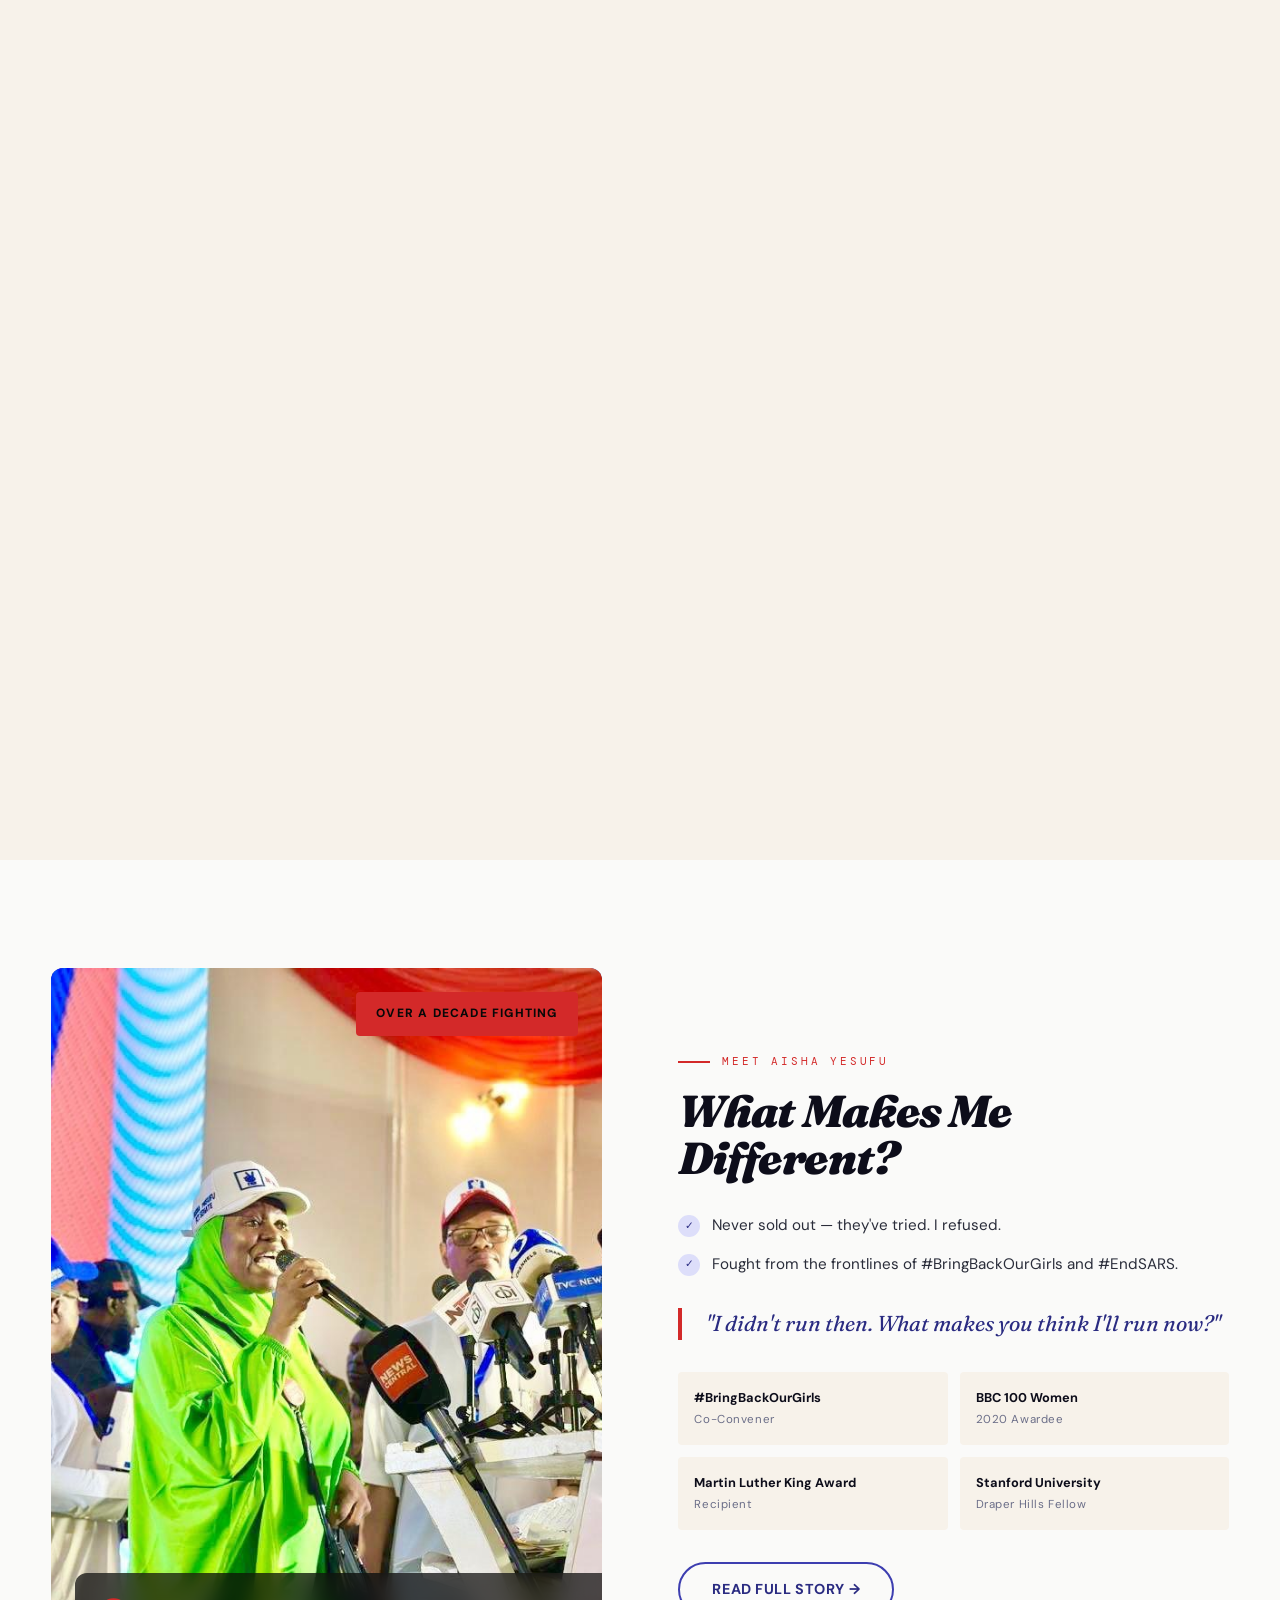
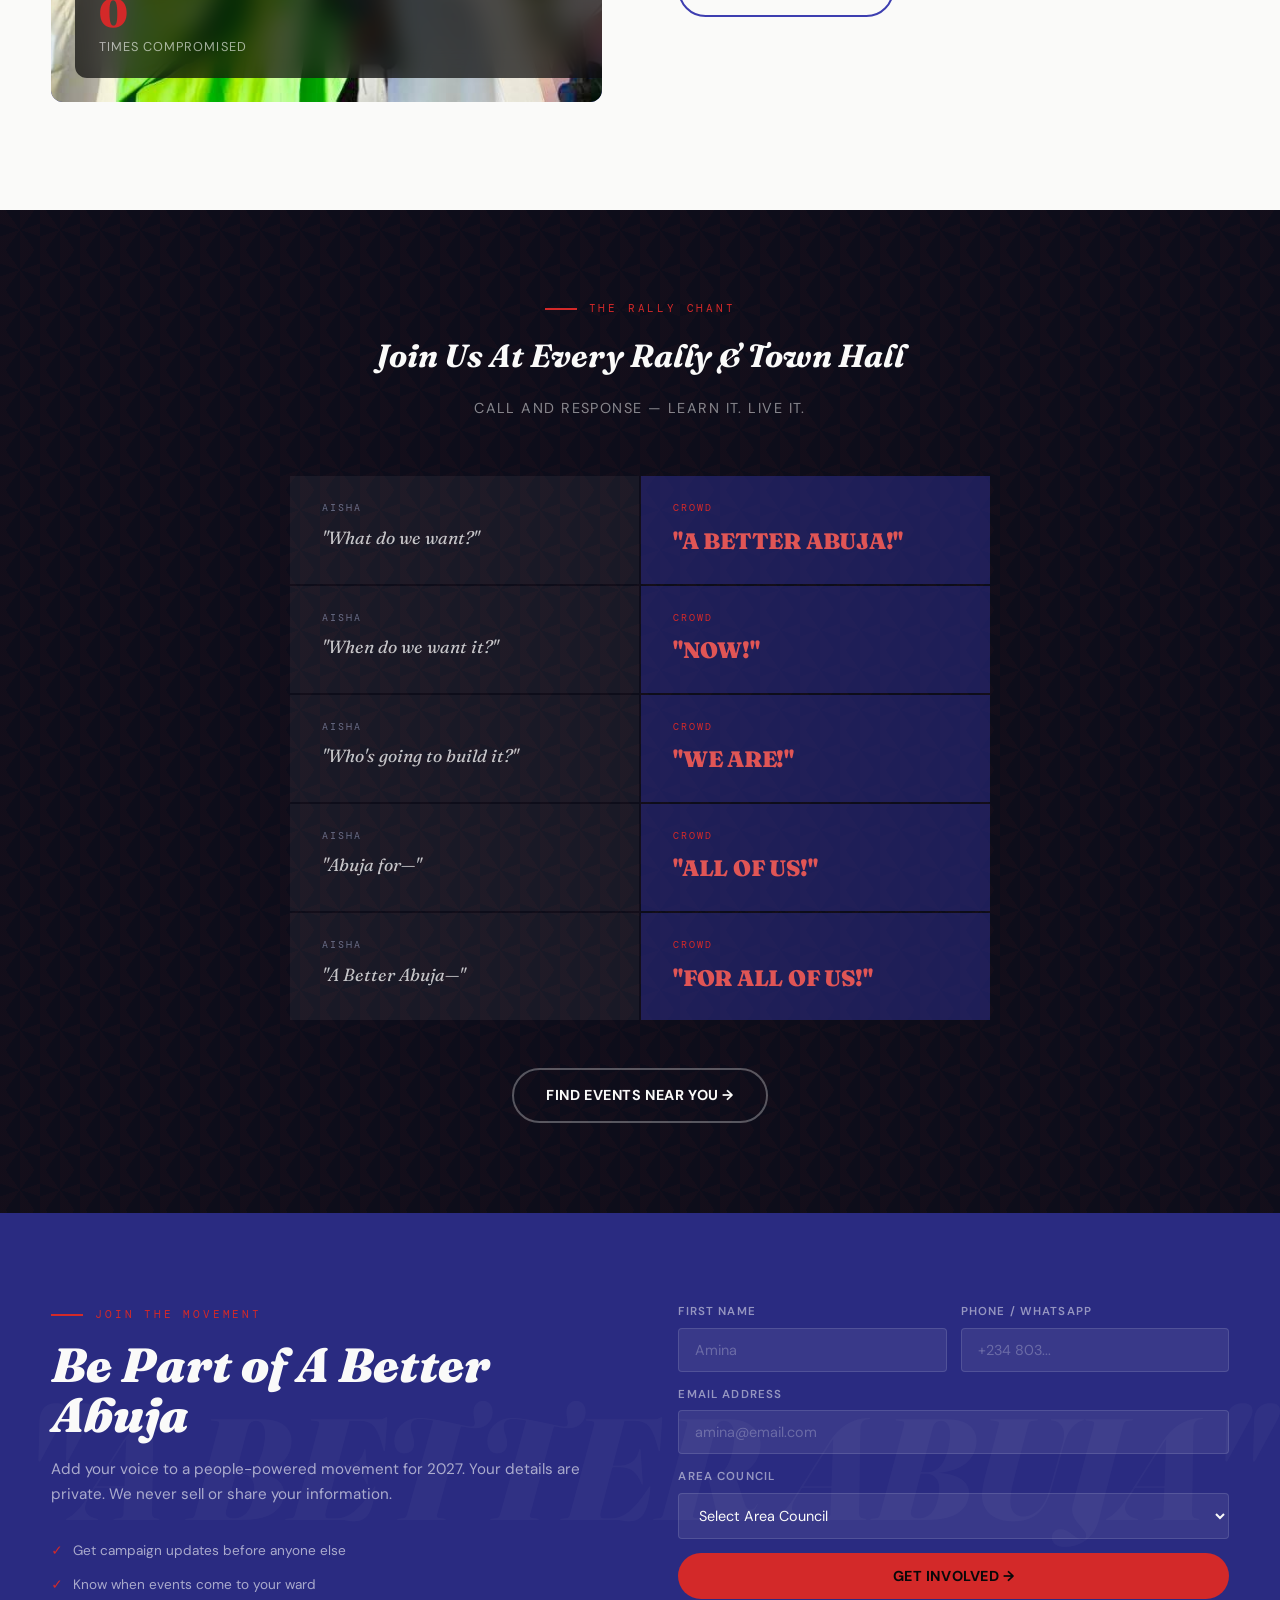
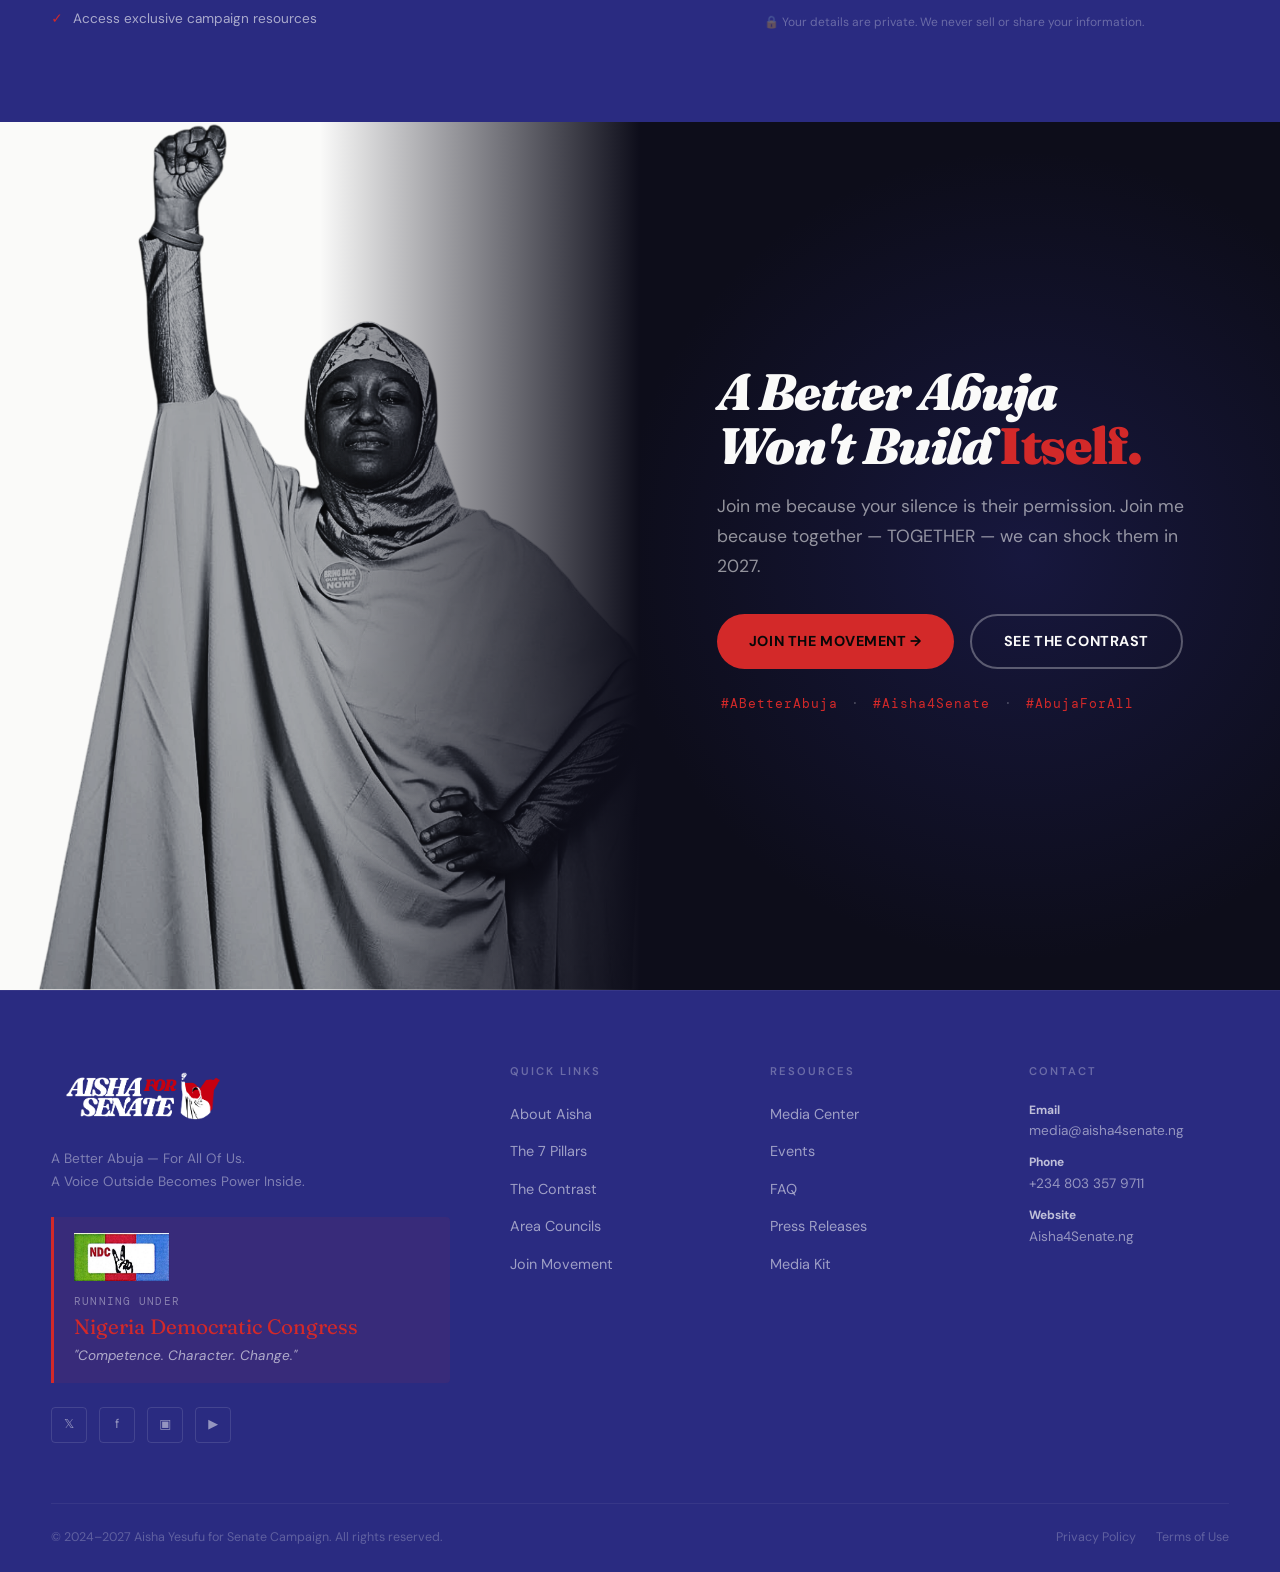
==== commit 43d29454: "fixing new pictures" ====
--- a/index.html
+++ b/index.html
@@ -178,19 +178,27 @@
   <div class="gallery-track-wrapper">
     <div class="gallery-track track-left">
       <div class="gallery-item"><img src="/images/aishapic5.jpg" alt="Campaign" loading="lazy"></div>
-      <div class="gallery-item"><img src="/images/aishapic6.jpg" alt="Campaign" loading="lazy"></div>
-      <div class="gallery-item"><img src="/images/aishapic7.jpg" alt="Campaign" loading="lazy"></div>
-      <div class="gallery-item"><img src="/images/aishapic8.jpg" alt="Campaign" loading="lazy"></div>
-      <div class="gallery-item"><img src="/images/aishapic9.jpg" alt="Campaign" loading="lazy"></div>
+      <div class="gallery-item"><img src="/images/aisha6.jpg" alt="Campaign" loading="lazy"></div>
+      <div class="gallery-item"><img src="/images/aisha7.jpg" alt="Campaign" loading="lazy"></div>
+      <div class="gallery-item"><img src="/images/aisha8.jpg" alt="Campaign" loading="lazy"></div>
+      <div class="gallery-item"><img src="/images/aisha9.jpg" alt="Campaign" loading="lazy"></div>
+      <div class="gallery-item"><img src="/images/aisha10.jpg" alt="Campaign" loading="lazy"></div>
+      <div class="gallery-item"><img src="/images/aisha11.jpg" alt="Campaign" loading="lazy"></div>
+      <div class="gallery-item"><img src="/images/aisha12.jpg" alt="Campaign" loading="lazy"></div>
+      <div class="gallery-item"><img src="/images/aisha13.jpg" alt="Campaign" loading="lazy"></div>
       <div class="gallery-item"><img src="/images/aisha-about-bg.jpg" alt="Campaign" loading="lazy"></div>
       <div class="gallery-item"><img src="/images/aisha-page-hero.jpg" alt="Campaign" loading="lazy"></div>
       <div class="gallery-item"><img src="/images/aisha-rally-hands.jpg" alt="Campaign" loading="lazy"></div>
       <!-- Duplicate for seamless loop -->
       <div class="gallery-item"><img src="/images/aishapic5.jpg" alt="Campaign" loading="lazy"></div>
-      <div class="gallery-item"><img src="/images/aishapic6.jpg" alt="Campaign" loading="lazy"></div>
-      <div class="gallery-item"><img src="/images/aishapic7.jpg" alt="Campaign" loading="lazy"></div>
-      <div class="gallery-item"><img src="/images/aishapic8.jpg" alt="Campaign" loading="lazy"></div>
-      <div class="gallery-item"><img src="/images/aishapic9.jpg" alt="Campaign" loading="lazy"></div>
+      <div class="gallery-item"><img src="/images/aisha6.jpg" alt="Campaign" loading="lazy"></div>
+      <div class="gallery-item"><img src="/images/aisha7.jpg" alt="Campaign" loading="lazy"></div>
+      <div class="gallery-item"><img src="/images/aisha8.jpg" alt="Campaign" loading="lazy"></div>
+      <div class="gallery-item"><img src="/images/aisha9.jpg" alt="Campaign" loading="lazy"></div>
+      <div class="gallery-item"><img src="/images/aisha10.jpg" alt="Campaign" loading="lazy"></div>
+      <div class="gallery-item"><img src="/images/aisha11.jpg" alt="Campaign" loading="lazy"></div>
+      <div class="gallery-item"><img src="/images/aisha12.jpg" alt="Campaign" loading="lazy"></div>
+      <div class="gallery-item"><img src="/images/aisha13.jpg" alt="Campaign" loading="lazy"></div>
       <div class="gallery-item"><img src="/images/aisha-about-bg.jpg" alt="Campaign" loading="lazy"></div>
       <div class="gallery-item"><img src="/images/aisha-page-hero.jpg" alt="Campaign" loading="lazy"></div>
       <div class="gallery-item"><img src="/images/aisha-rally-hands.jpg" alt="Campaign" loading="lazy"></div>
@@ -199,26 +207,33 @@
   <!-- Row 2 — scrolls right -->
   <div class="gallery-track-wrapper" style="margin-top:12px">
     <div class="gallery-track track-right">
-      <div class="gallery-item"><img src="/images/aisha-rally-hands.jpg" alt="Campaign" loading="lazy"></div>
+      <div class="gallery-item"><img src="/images/aisha14.jpg" alt="Campaign" loading="lazy"></div>
+      <div class="gallery-item"><img src="/images/aisha15.jpg" alt="Campaign" loading="lazy"></div>
+      <div class="gallery-item"><img src="/images/aisha16.jpg" alt="Campaign" loading="lazy"></div>
+      <div class="gallery-item"><img src="/images/aisha17.jpg" alt="Campaign" loading="lazy"></div>
+      <div class="gallery-item"><img src="/images/aisha18.jpg" alt="Campaign" loading="lazy"></div>
+      <div class="gallery-item"><img src="/images/aisha19.jpg" alt="Campaign" loading="lazy"></div>
       <div class="gallery-item"><img src="/images/aisha-contrast.jpg" alt="Campaign" loading="lazy"></div>
       <div class="gallery-item"><img src="/images/aisha-portrait-main.jpg" alt="Campaign" loading="lazy"></div>
+      <div class="gallery-item"><img src="/images/aishapic8.jpg" alt="Campaign" loading="lazy"></div>
       <div class="gallery-item"><img src="/images/aishapic9.jpg" alt="Campaign" loading="lazy"></div>
-      <div class="gallery-item"><img src="/images/aishapic8.jpg" alt="Campaign" loading="lazy"></div>
-      <div class="gallery-item"><img src="/images/aishapic7.jpg" alt="Campaign" loading="lazy"></div>
-      <div class="gallery-item"><img src="/images/aishapic6.jpg" alt="Campaign" loading="lazy"></div>
       <div class="gallery-item"><img src="/images/aisha-pillars.jpg" alt="Campaign" loading="lazy"></div>
       <!-- Duplicate -->
-      <div class="gallery-item"><img src="/images/aisha-rally-hands.jpg" alt="Campaign" loading="lazy"></div>
+      <div class="gallery-item"><img src="/images/aisha14.jpg" alt="Campaign" loading="lazy"></div>
+      <div class="gallery-item"><img src="/images/aisha15.jpg" alt="Campaign" loading="lazy"></div>
+      <div class="gallery-item"><img src="/images/aisha16.jpg" alt="Campaign" loading="lazy"></div>
+      <div class="gallery-item"><img src="/images/aisha17.jpg" alt="Campaign" loading="lazy"></div>
+      <div class="gallery-item"><img src="/images/aisha18.jpg" alt="Campaign" loading="lazy"></div>
+      <div class="gallery-item"><img src="/images/aisha19.jpg" alt="Campaign" loading="lazy"></div>
       <div class="gallery-item"><img src="/images/aisha-contrast.jpg" alt="Campaign" loading="lazy"></div>
       <div class="gallery-item"><img src="/images/aisha-portrait-main.jpg" alt="Campaign" loading="lazy"></div>
+      <div class="gallery-item"><img src="/images/aishapic8.jpg" alt="Campaign" loading="lazy"></div>
       <div class="gallery-item"><img src="/images/aishapic9.jpg" alt="Campaign" loading="lazy"></div>
-      <div class="gallery-item"><img src="/images/aishapic8.jpg" alt="Campaign" loading="lazy"></div>
-      <div class="gallery-item"><img src="/images/aishapic7.jpg" alt="Campaign" loading="lazy"></div>
-      <div class="gallery-item"><img src="/images/aishapic6.jpg" alt="Campaign" loading="lazy"></div>
       <div class="gallery-item"><img src="/images/aisha-pillars.jpg" alt="Campaign" loading="lazy"></div>
     </div>
   </div>
 </section>
+
 
 <!-- ═══ SEVEN PILLARS ══════════════════════════════════════════ -->
 <section class="pillars-section">
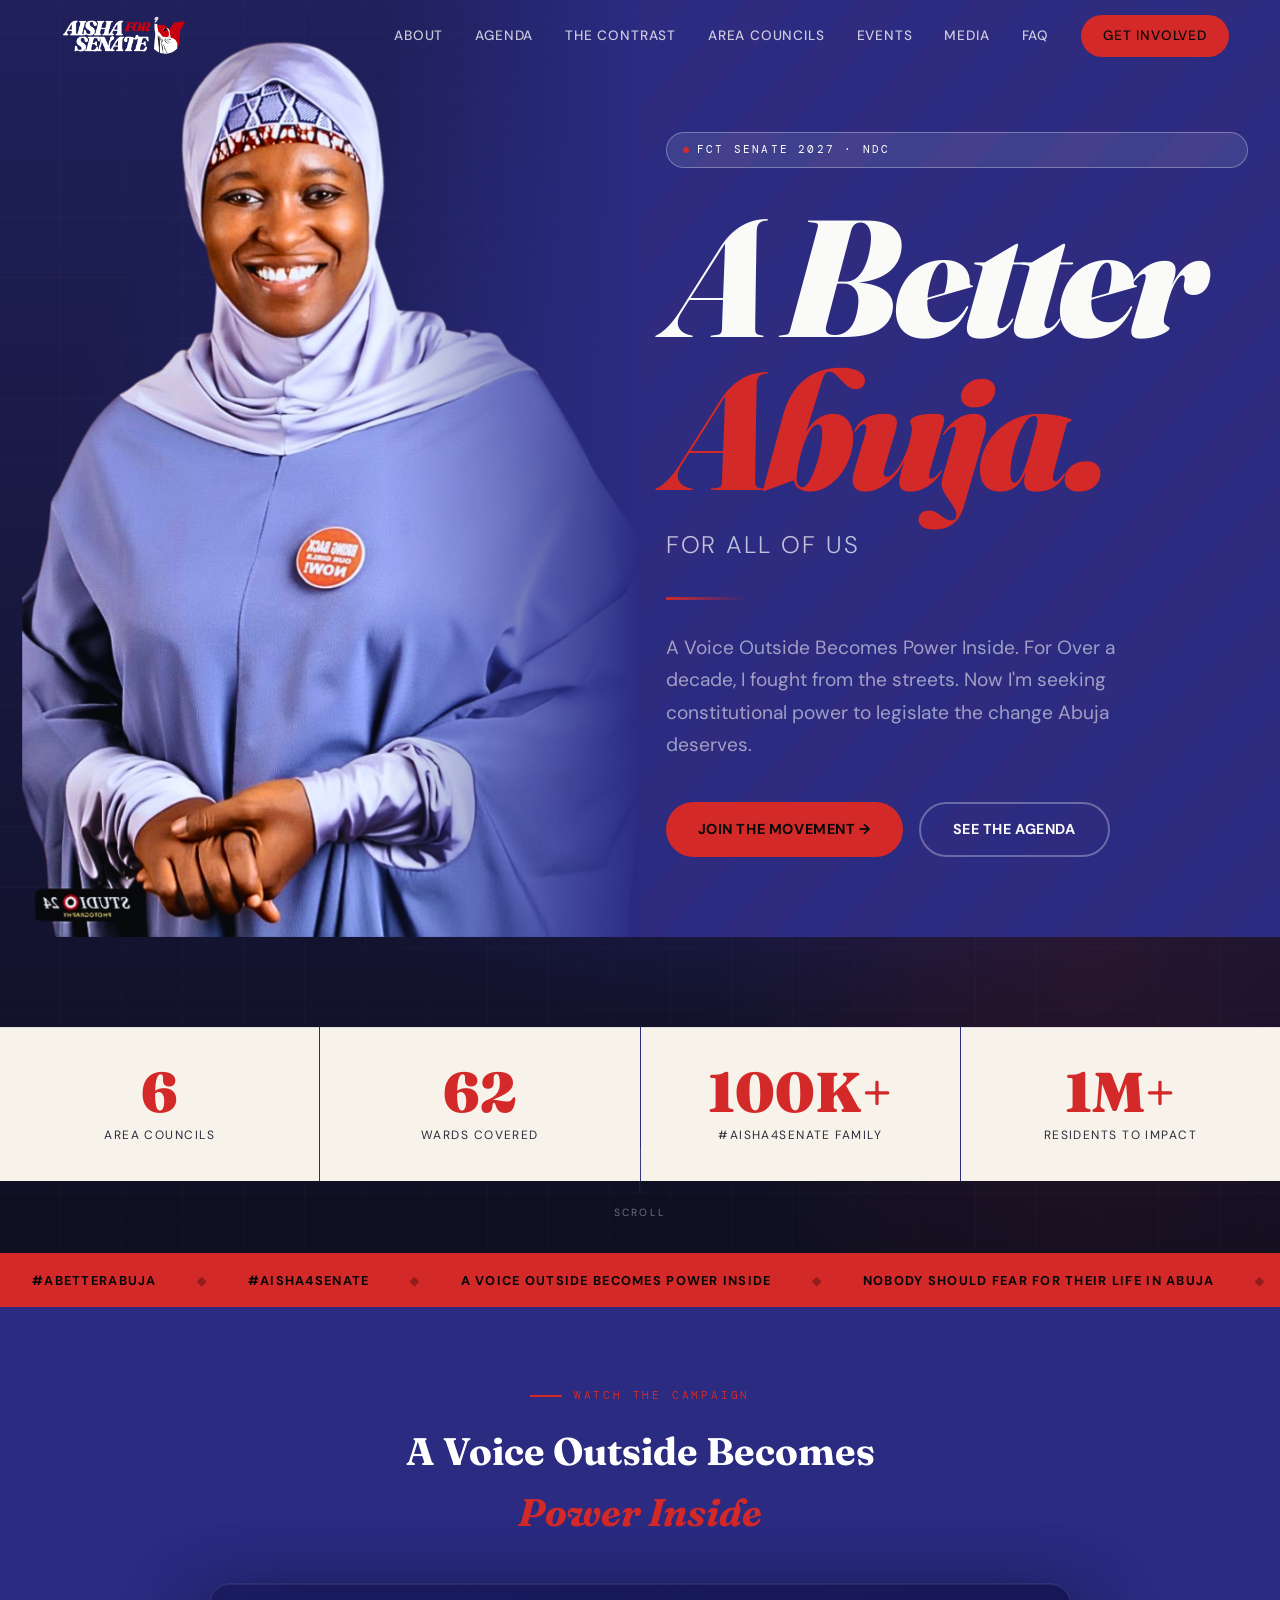
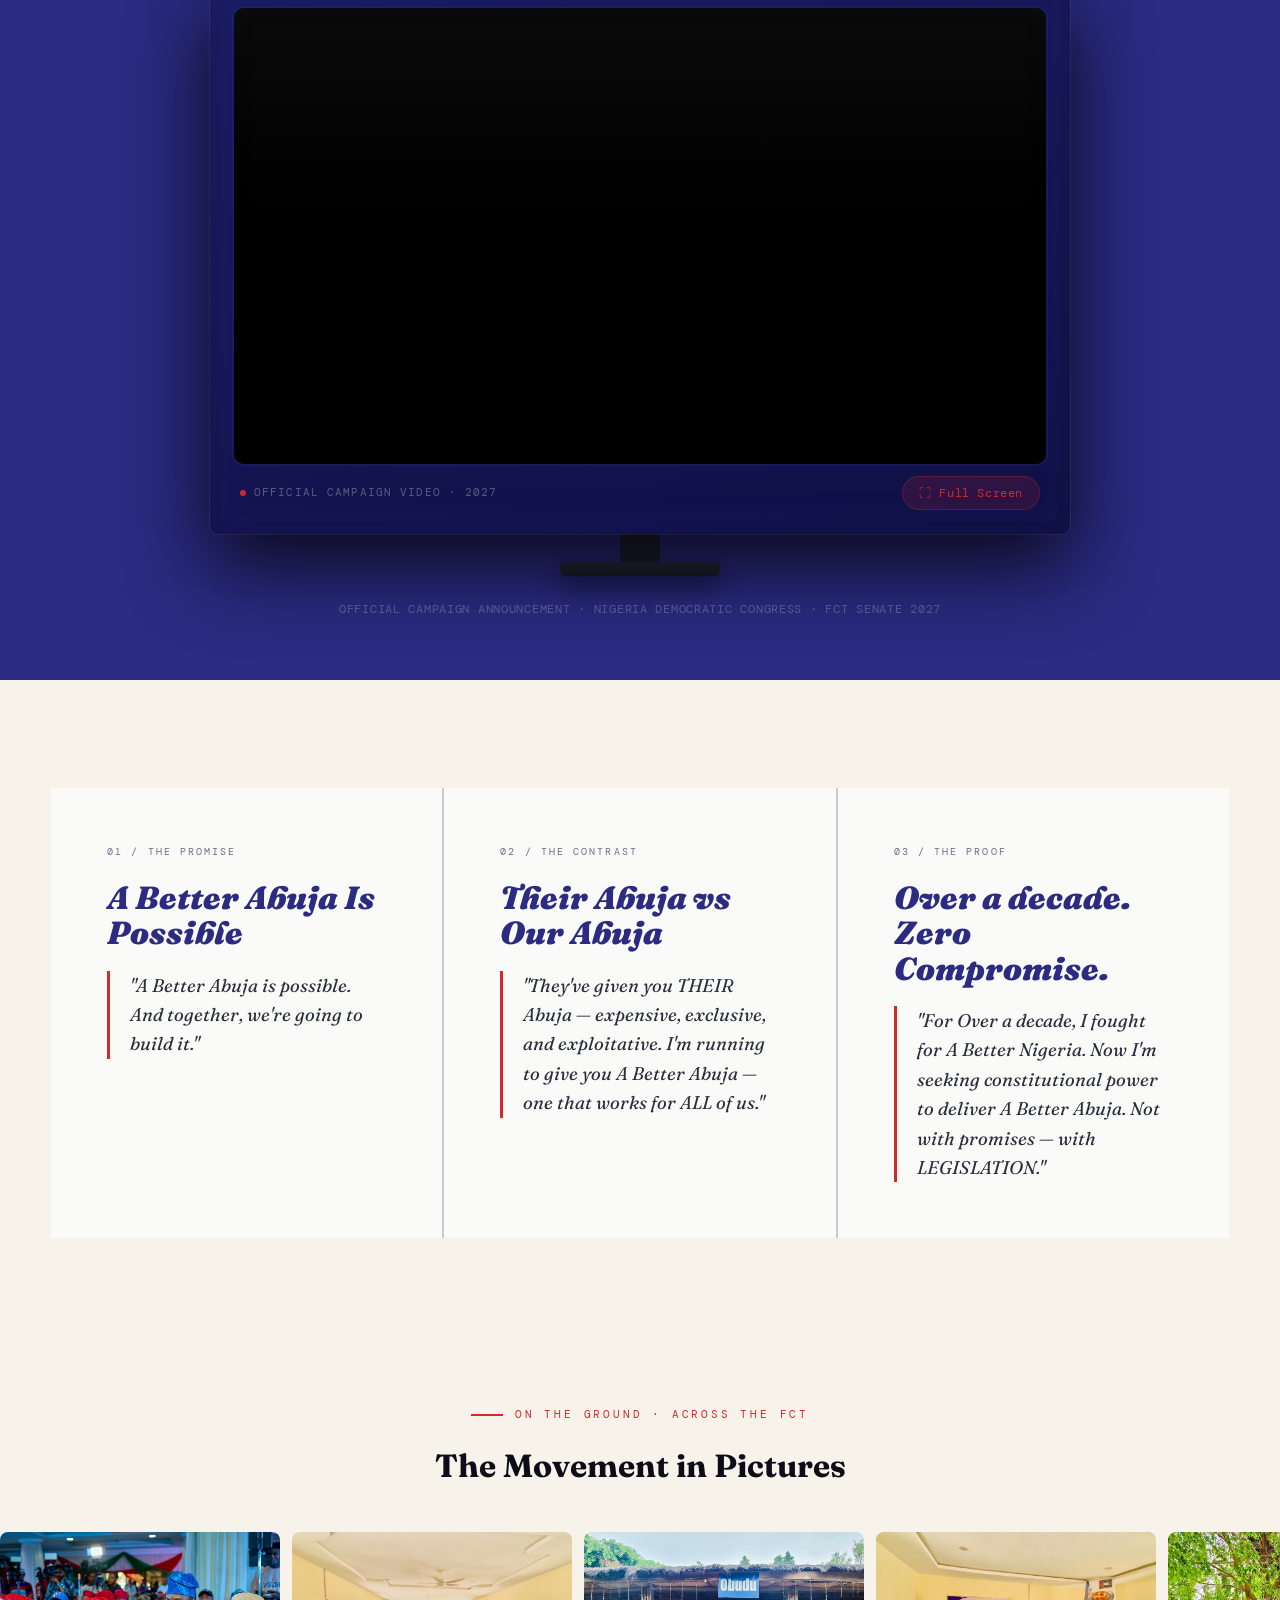
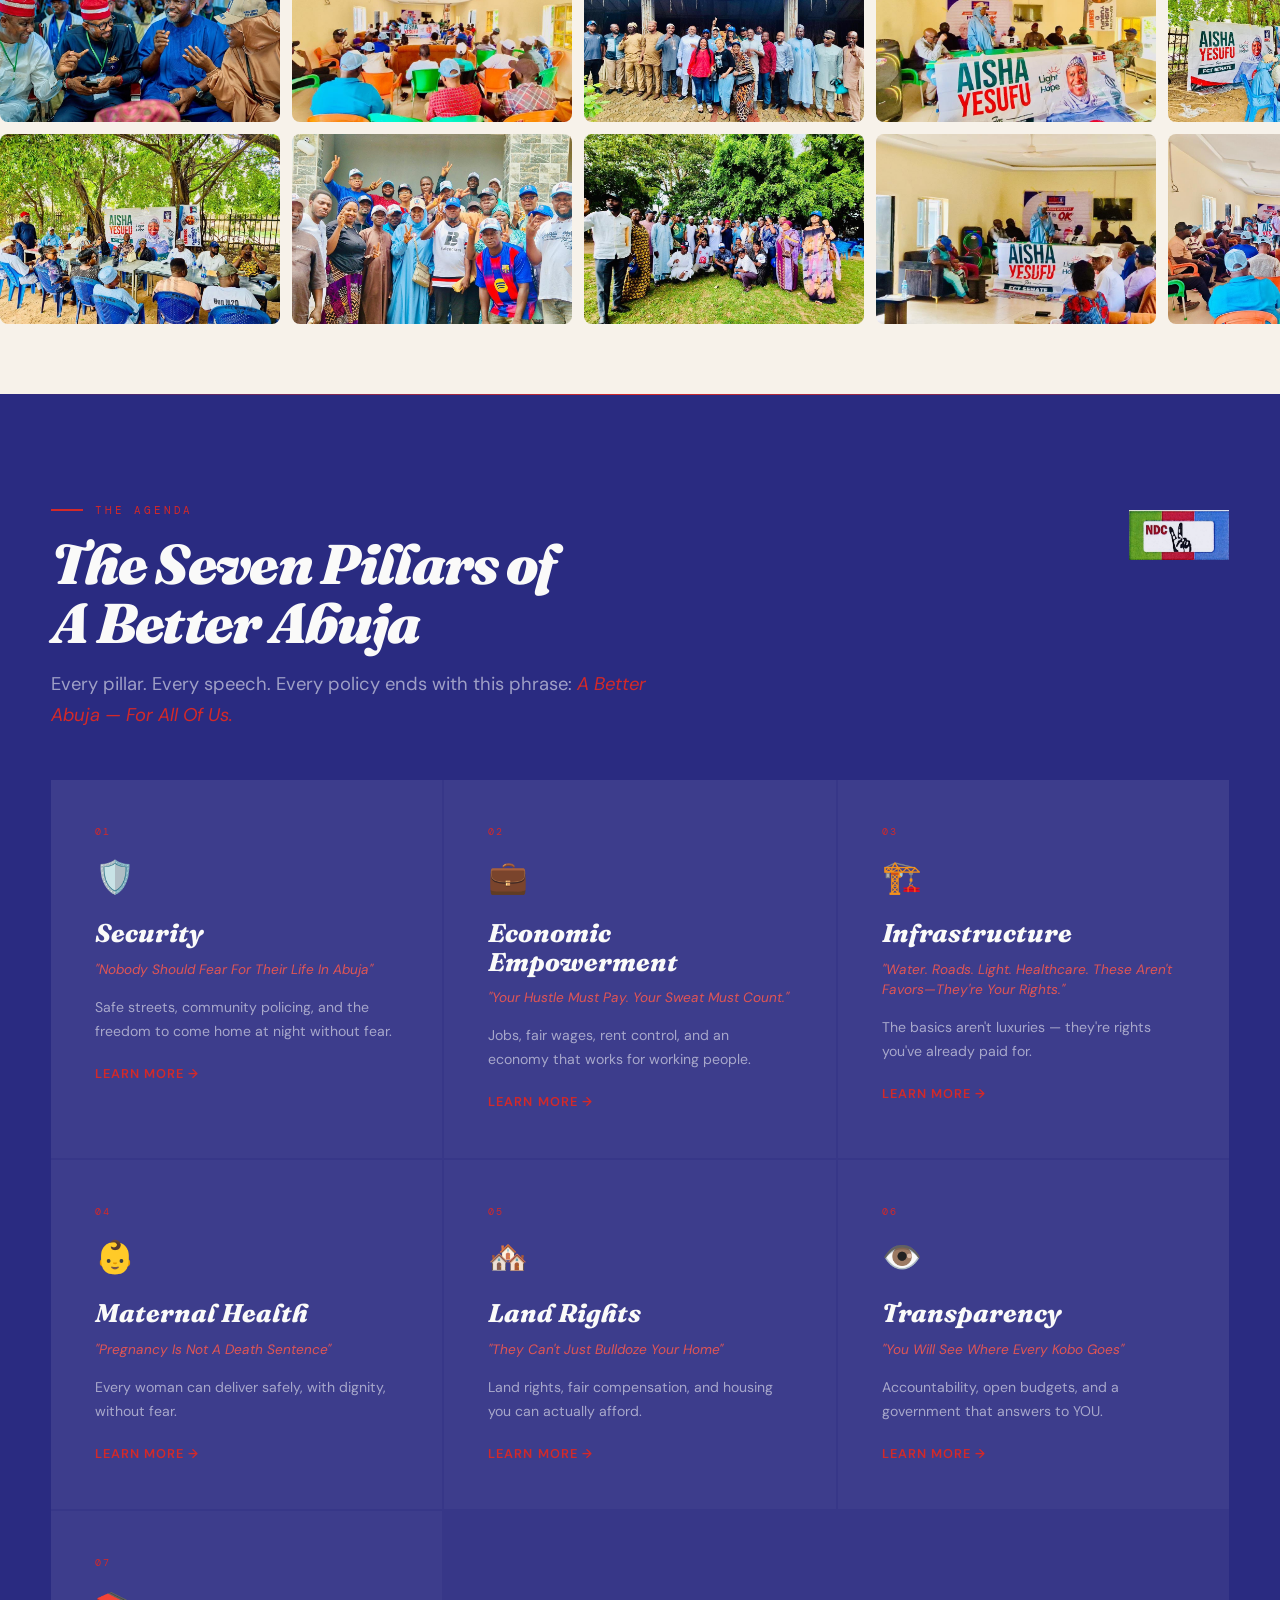
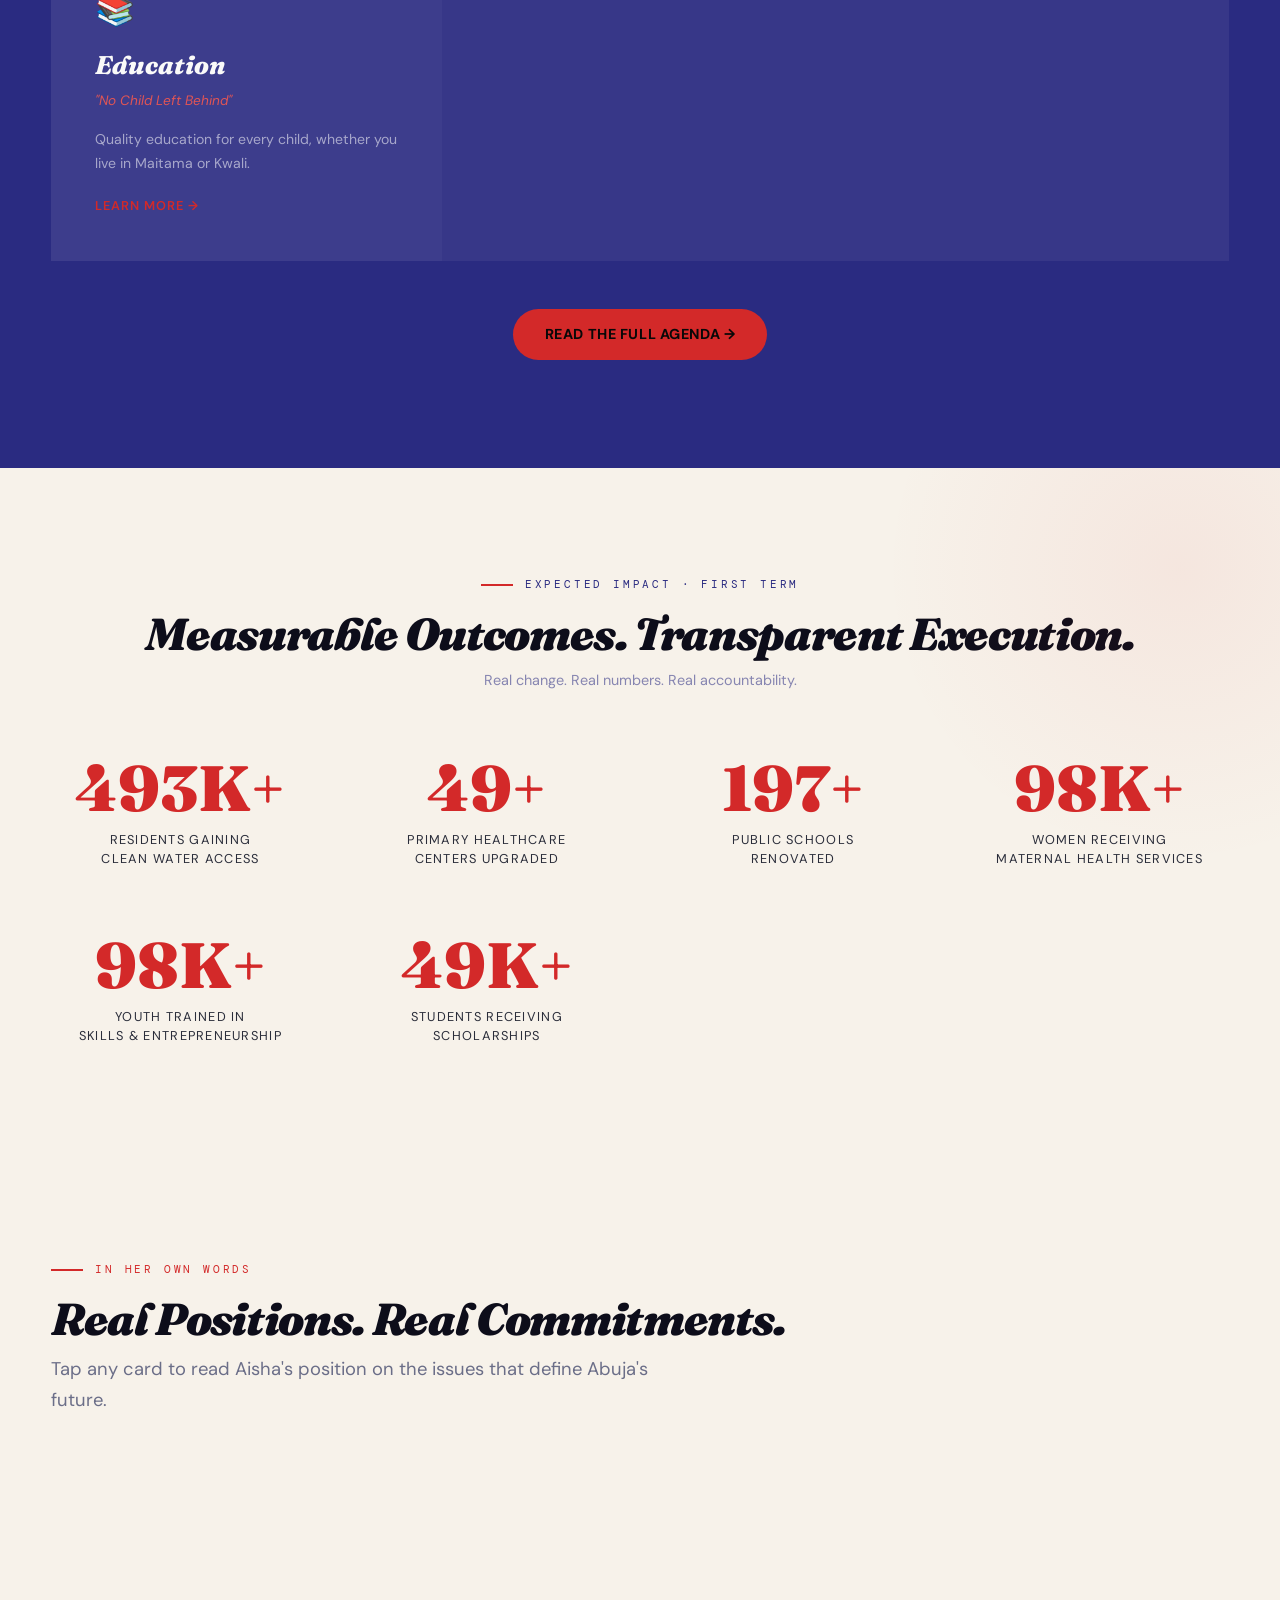
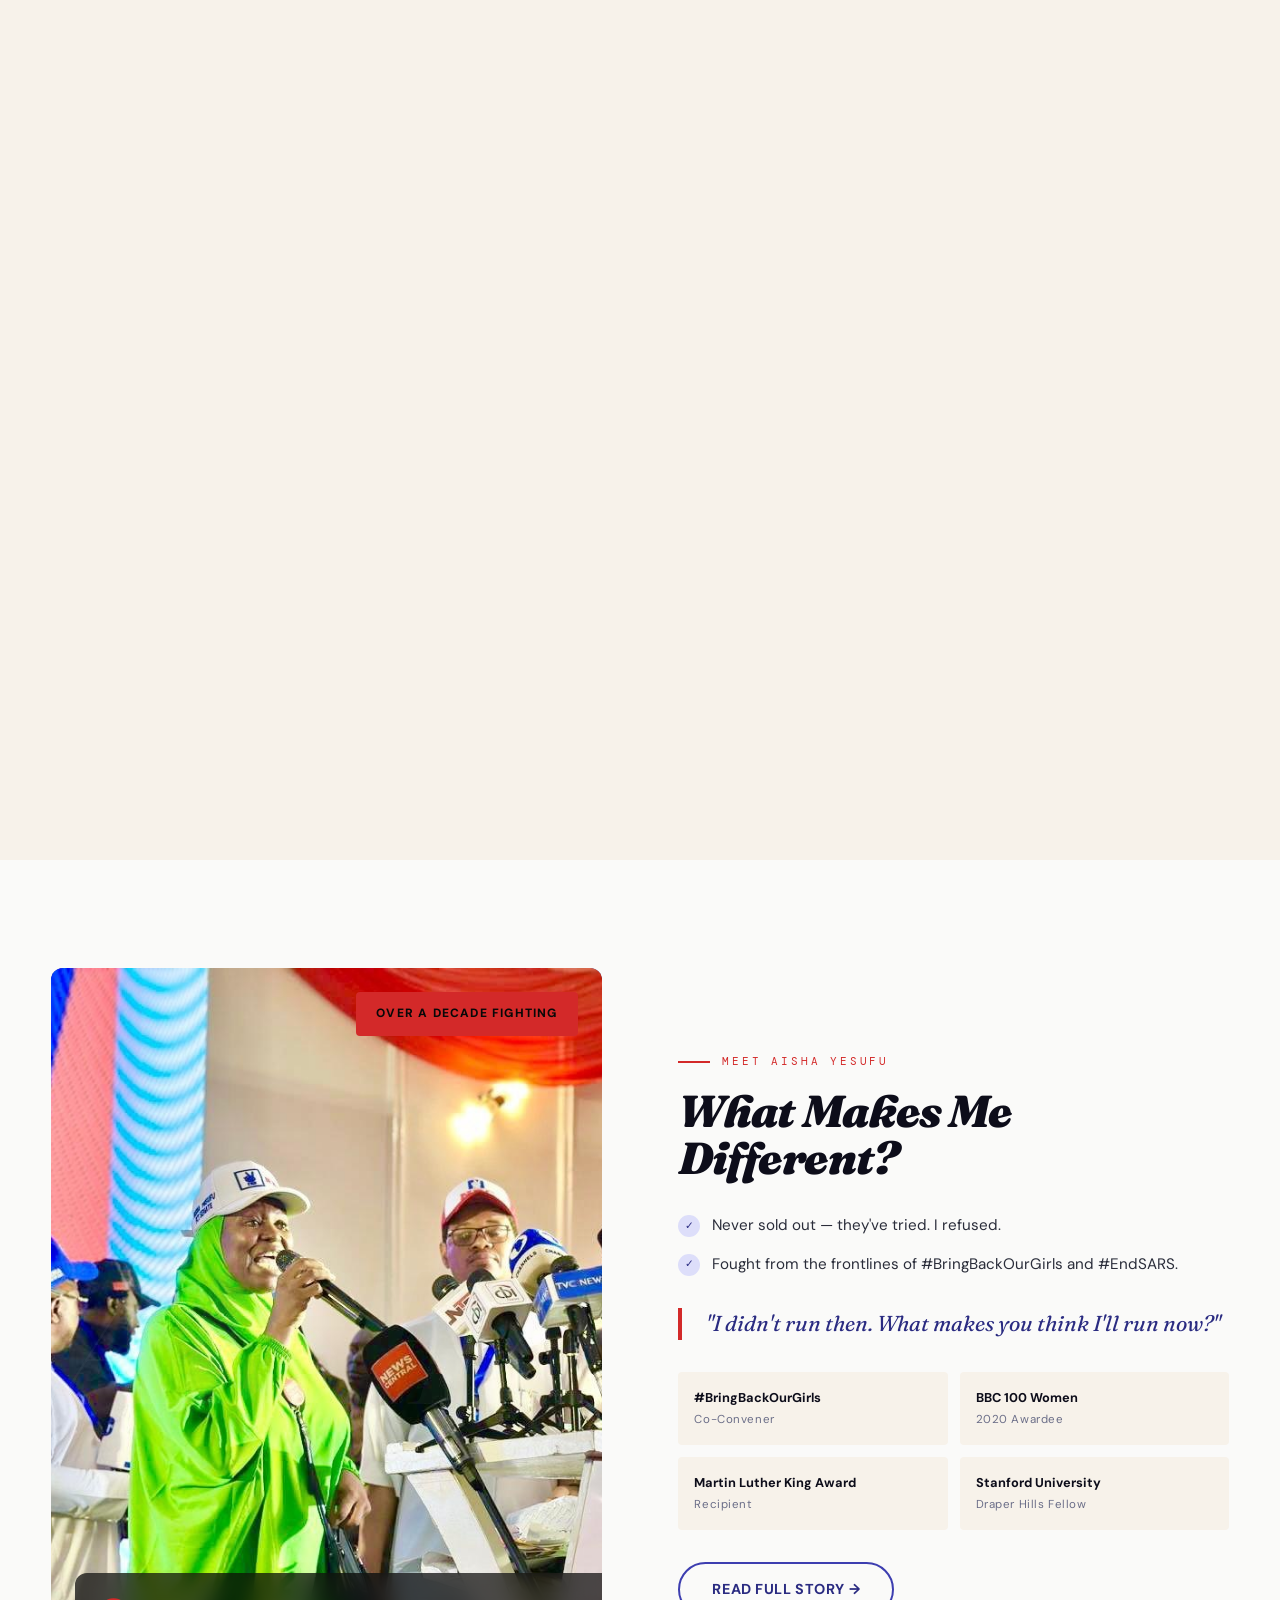
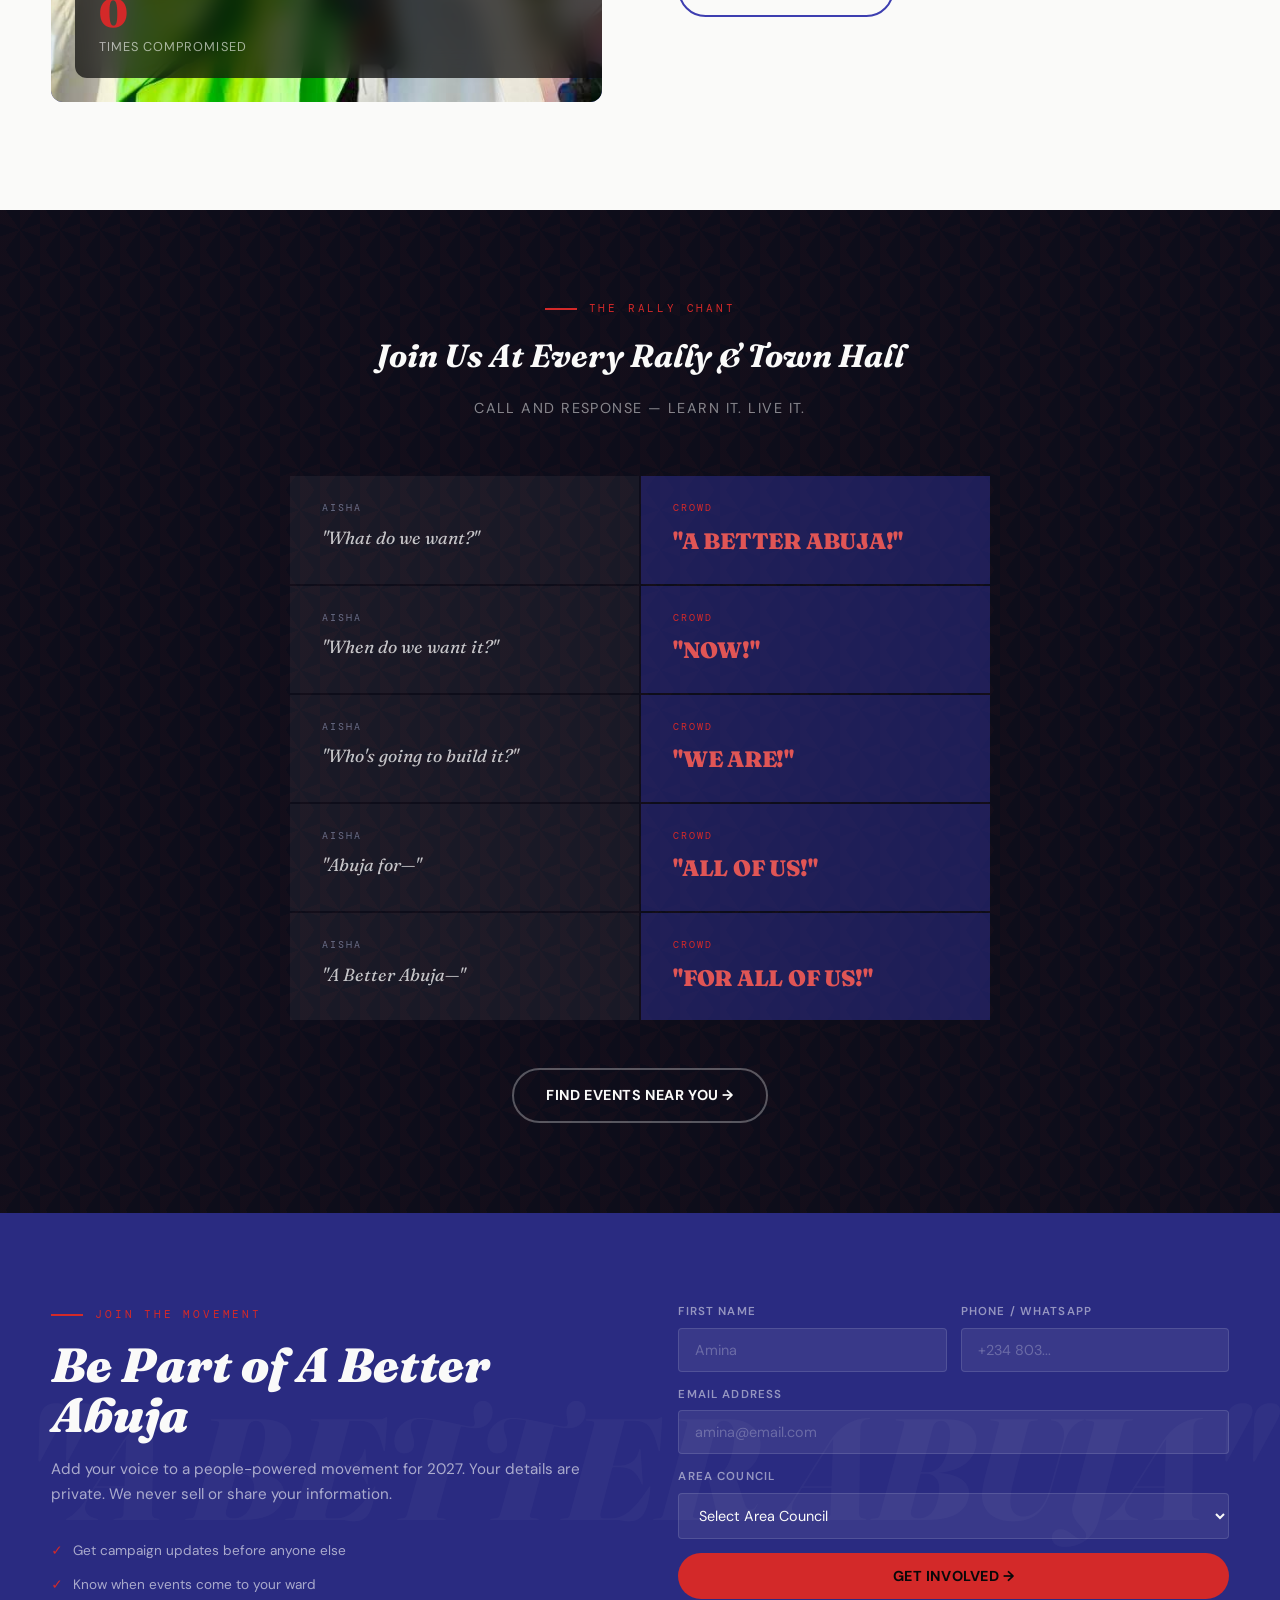
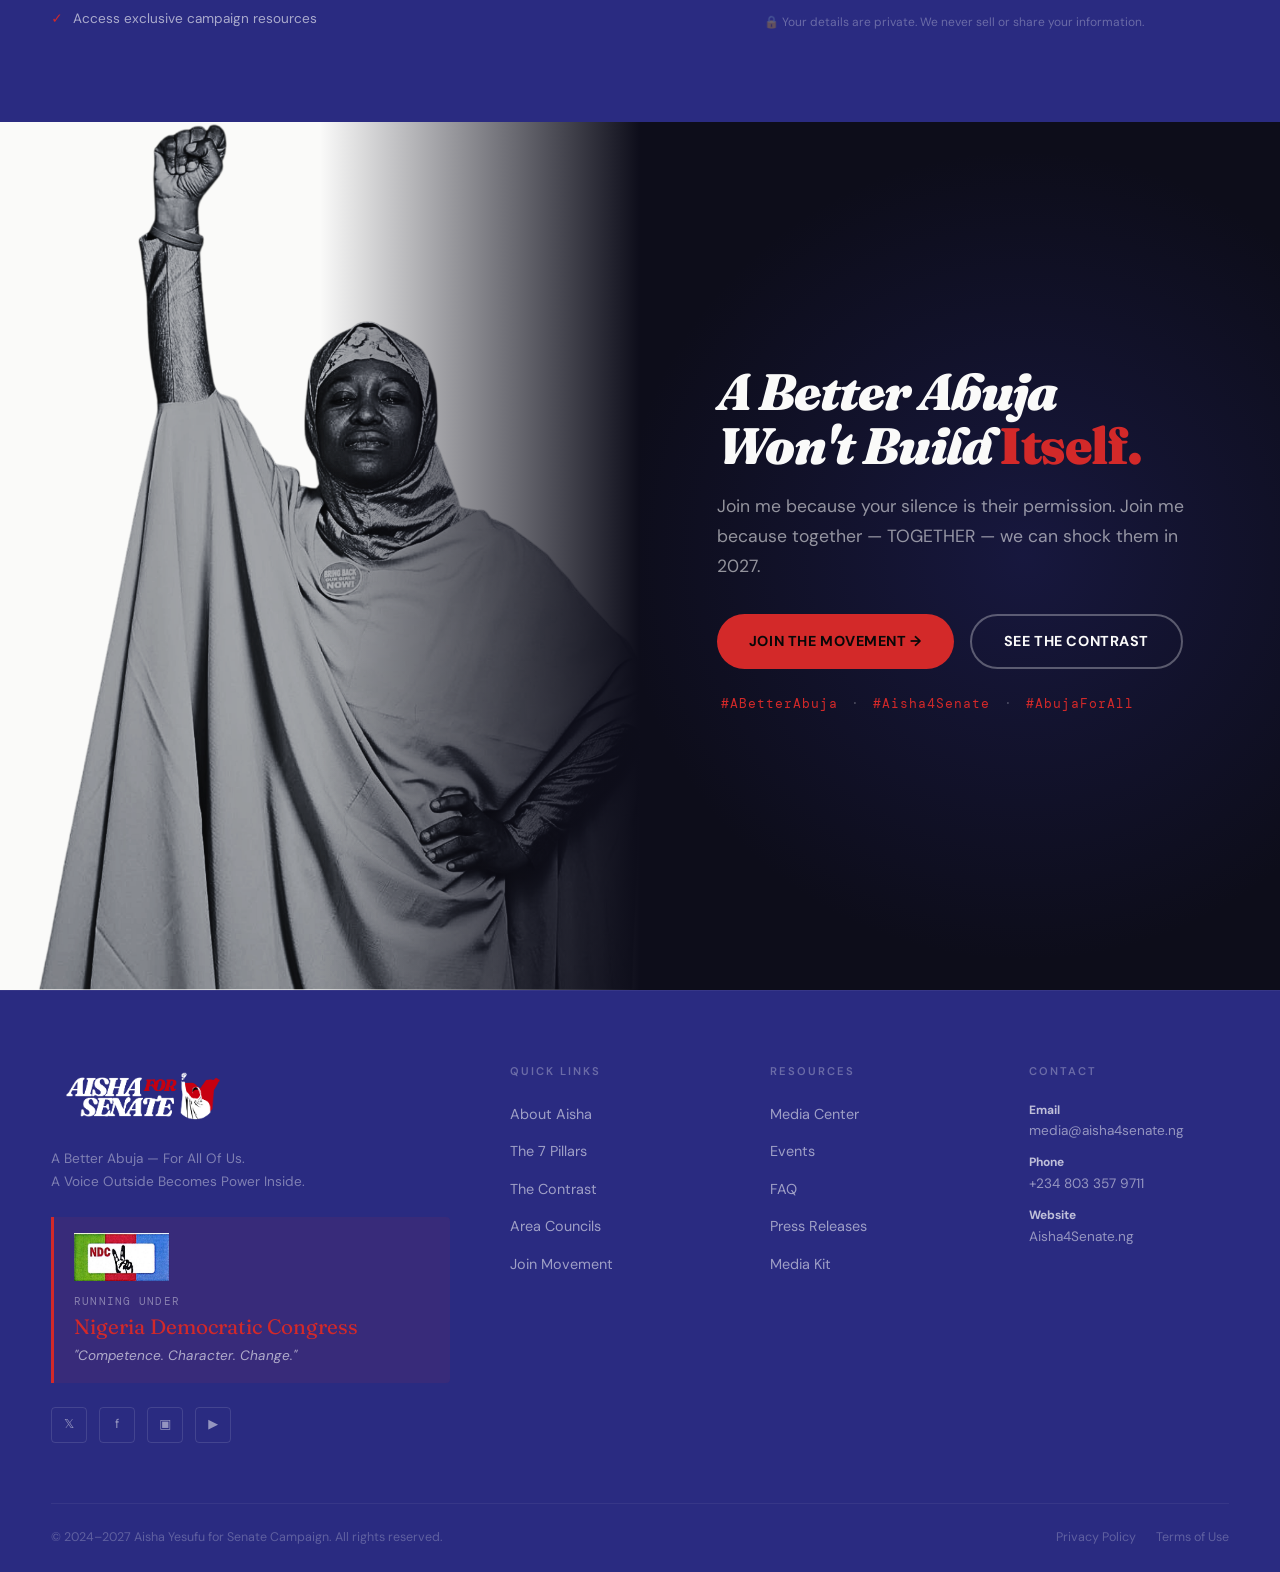
==== commit 5601fbce: "fix video" ====
--- a/index.html
+++ b/index.html
@@ -125,16 +125,16 @@
         <div class="tv-screen">
           <iframe
             id="campaignVideo"
-            src="https://drive.google.com/file/d/1AtJXoN-HGc1rRzGrVGW5-2TgEQRM3Dgr/preview"
+            src="https://www.youtube.com/embed/SHFS44OT-9c?rel=0&modestbranding=1&controls=1"
             title="Aisha Yesufu — A Voice Outside Becomes Power Inside"
-            allow="autoplay"
+            allow="accelerometer; autoplay; clipboard-write; encrypted-media; gyroscope; picture-in-picture"
             allowfullscreen>
           </iframe>
           <div class="tv-reflection"></div>
         </div>
         <div class="tv-bottom-bar">
           <div class="tv-brand-dot"><span></span> OFFICIAL CAMPAIGN VIDEO · 2027</div>
-          <a href="https://drive.google.com/file/d/1ukr91mrXr1hAY4P5WettLe0sby6HP9zk/view" target="_blank" class="tv-unmute-btn">⛶ Full Screen</a>
+          <a href="https://youtu.be/SHFS44OT-9c" target="_blank" class="tv-unmute-btn">⛶ Full Screen</a>
         </div>
       </div>
       <div class="tv-stand-neck"></div>
--- a/css/styles.css
+++ b/css/styles.css
@@ -2924,4 +2924,14 @@
   display: block;
   transition: transform .4s ease;
 }
-.gallery-item:hover img { transform: scale(1.05); }+.gallery-item:hover img { transform: scale(1.05); }
+
+/* ─── ABOUT PAGE TV SECTION ──────────────────────────────────── */
+.about-tv-section {
+  background: var(--green-deep);
+  padding: 80px 0 70px;
+  text-align: center;
+}
+.about-tv-header {
+  margin-bottom: 3rem;
+}
